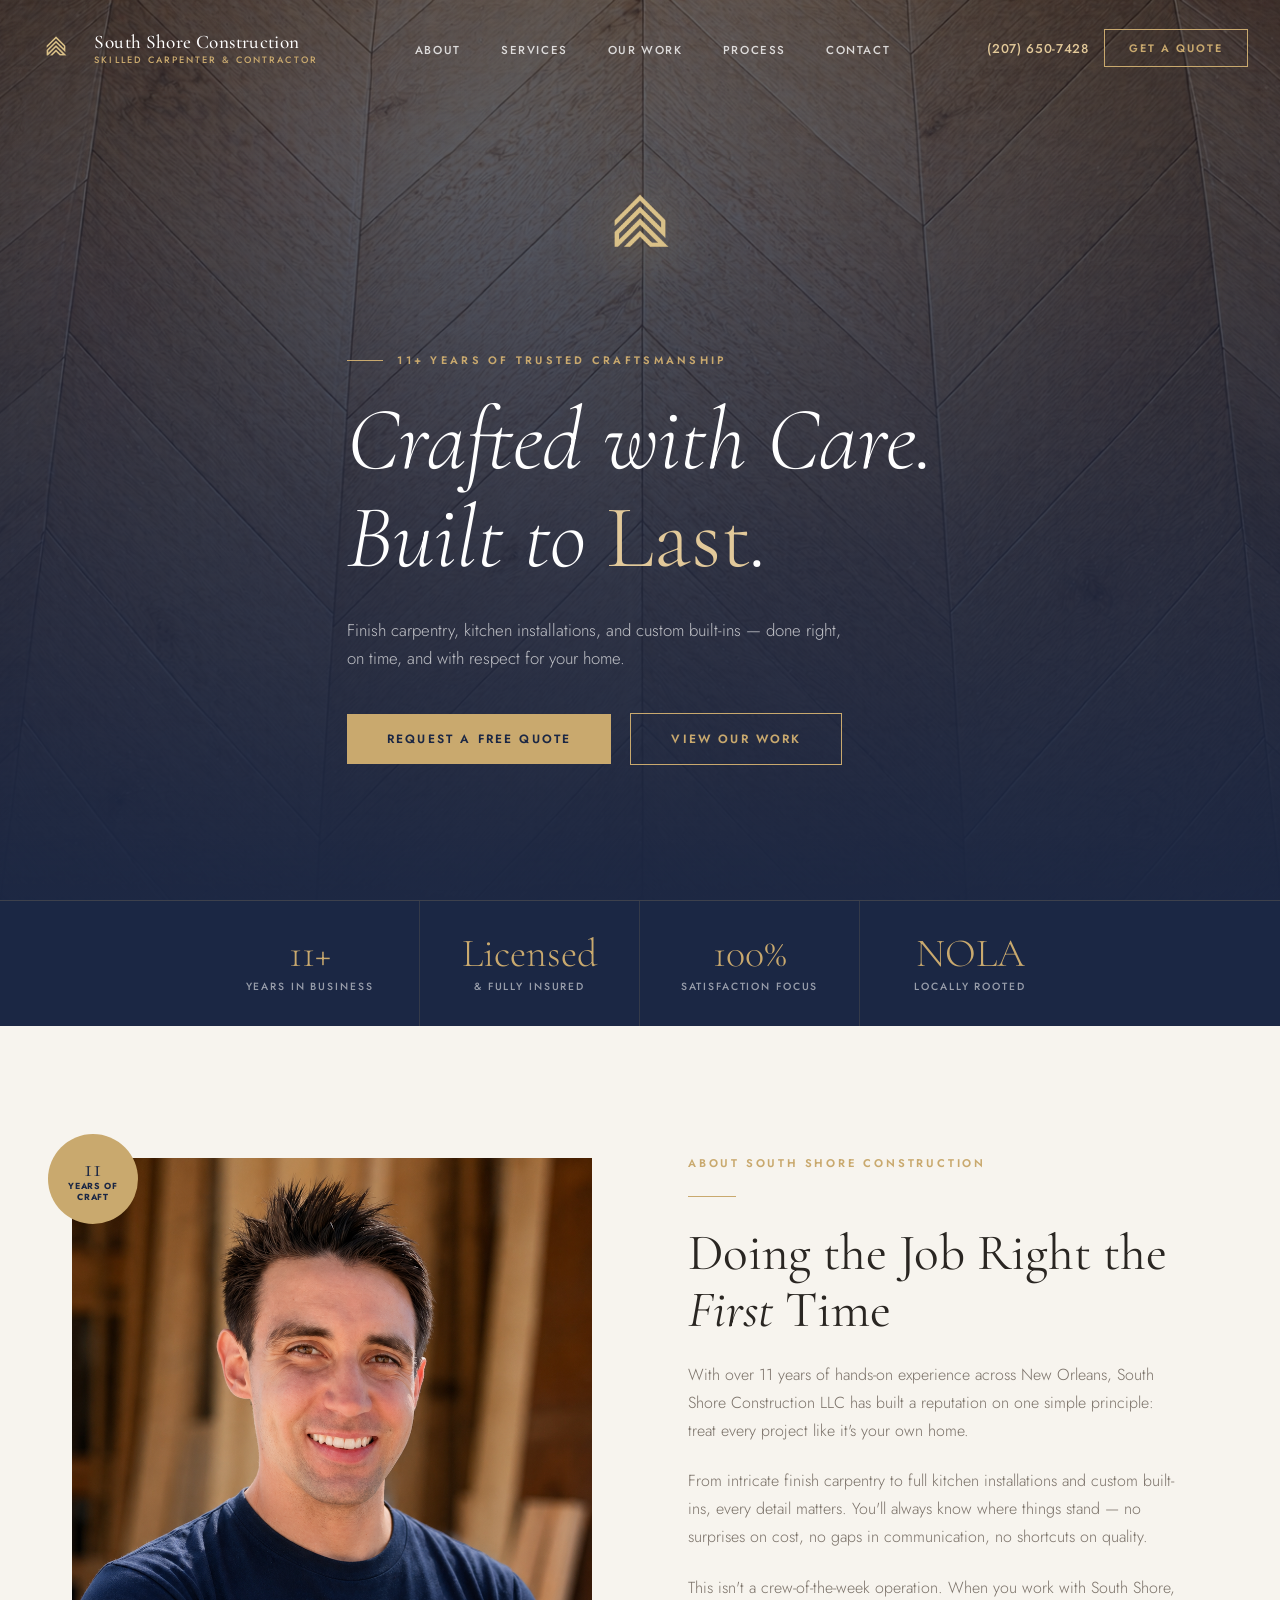
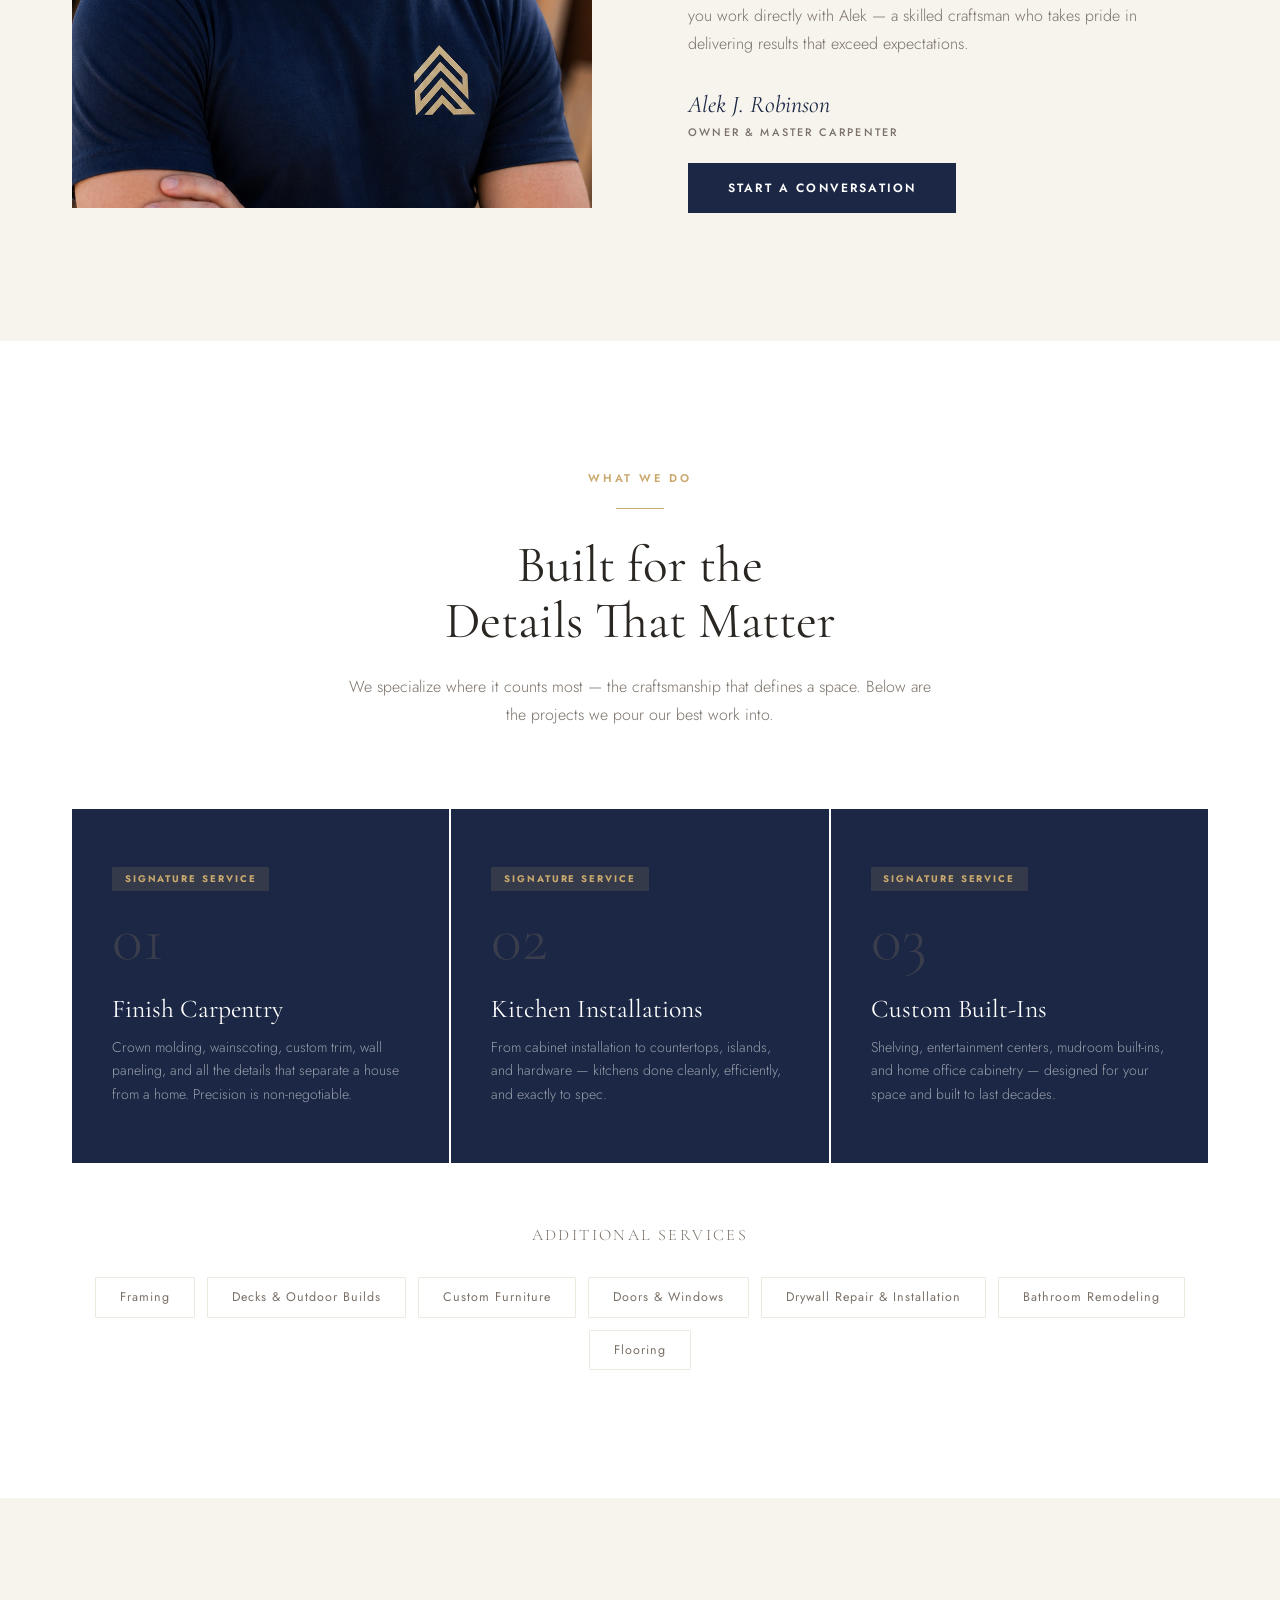
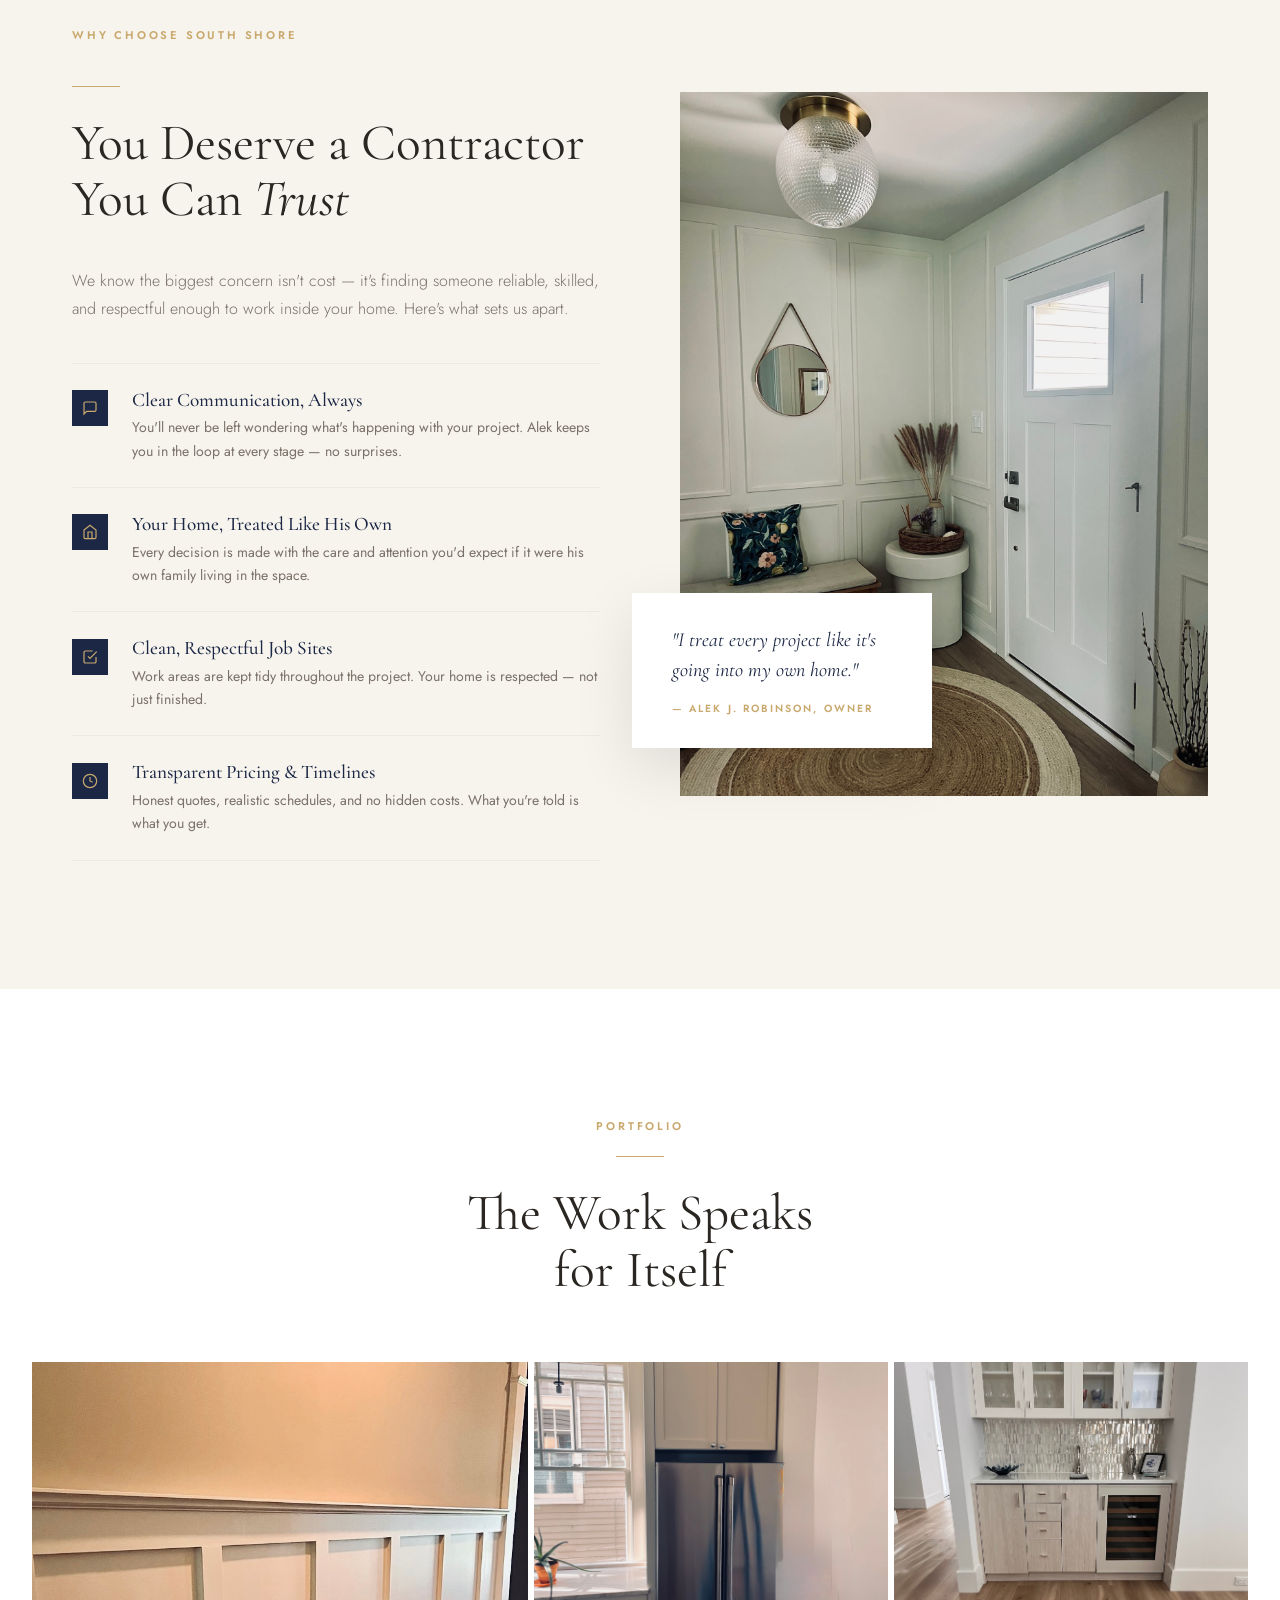
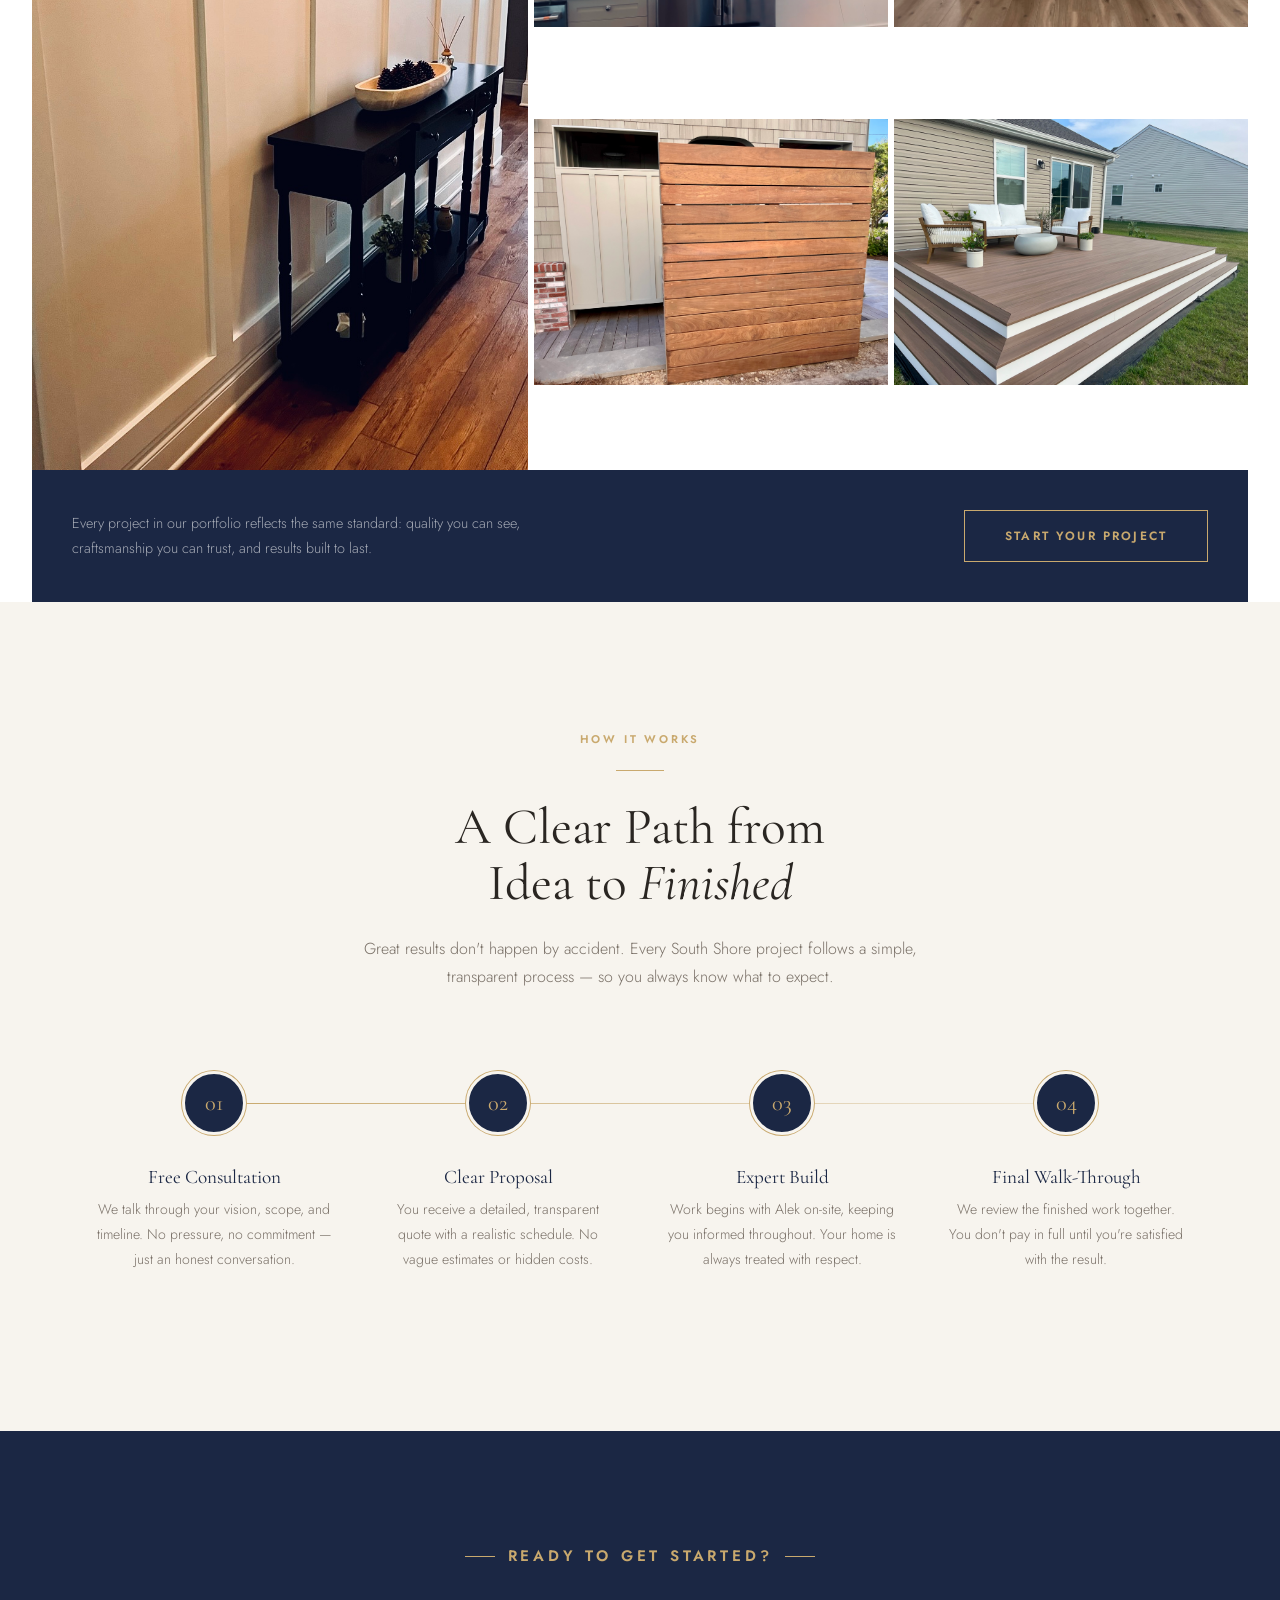
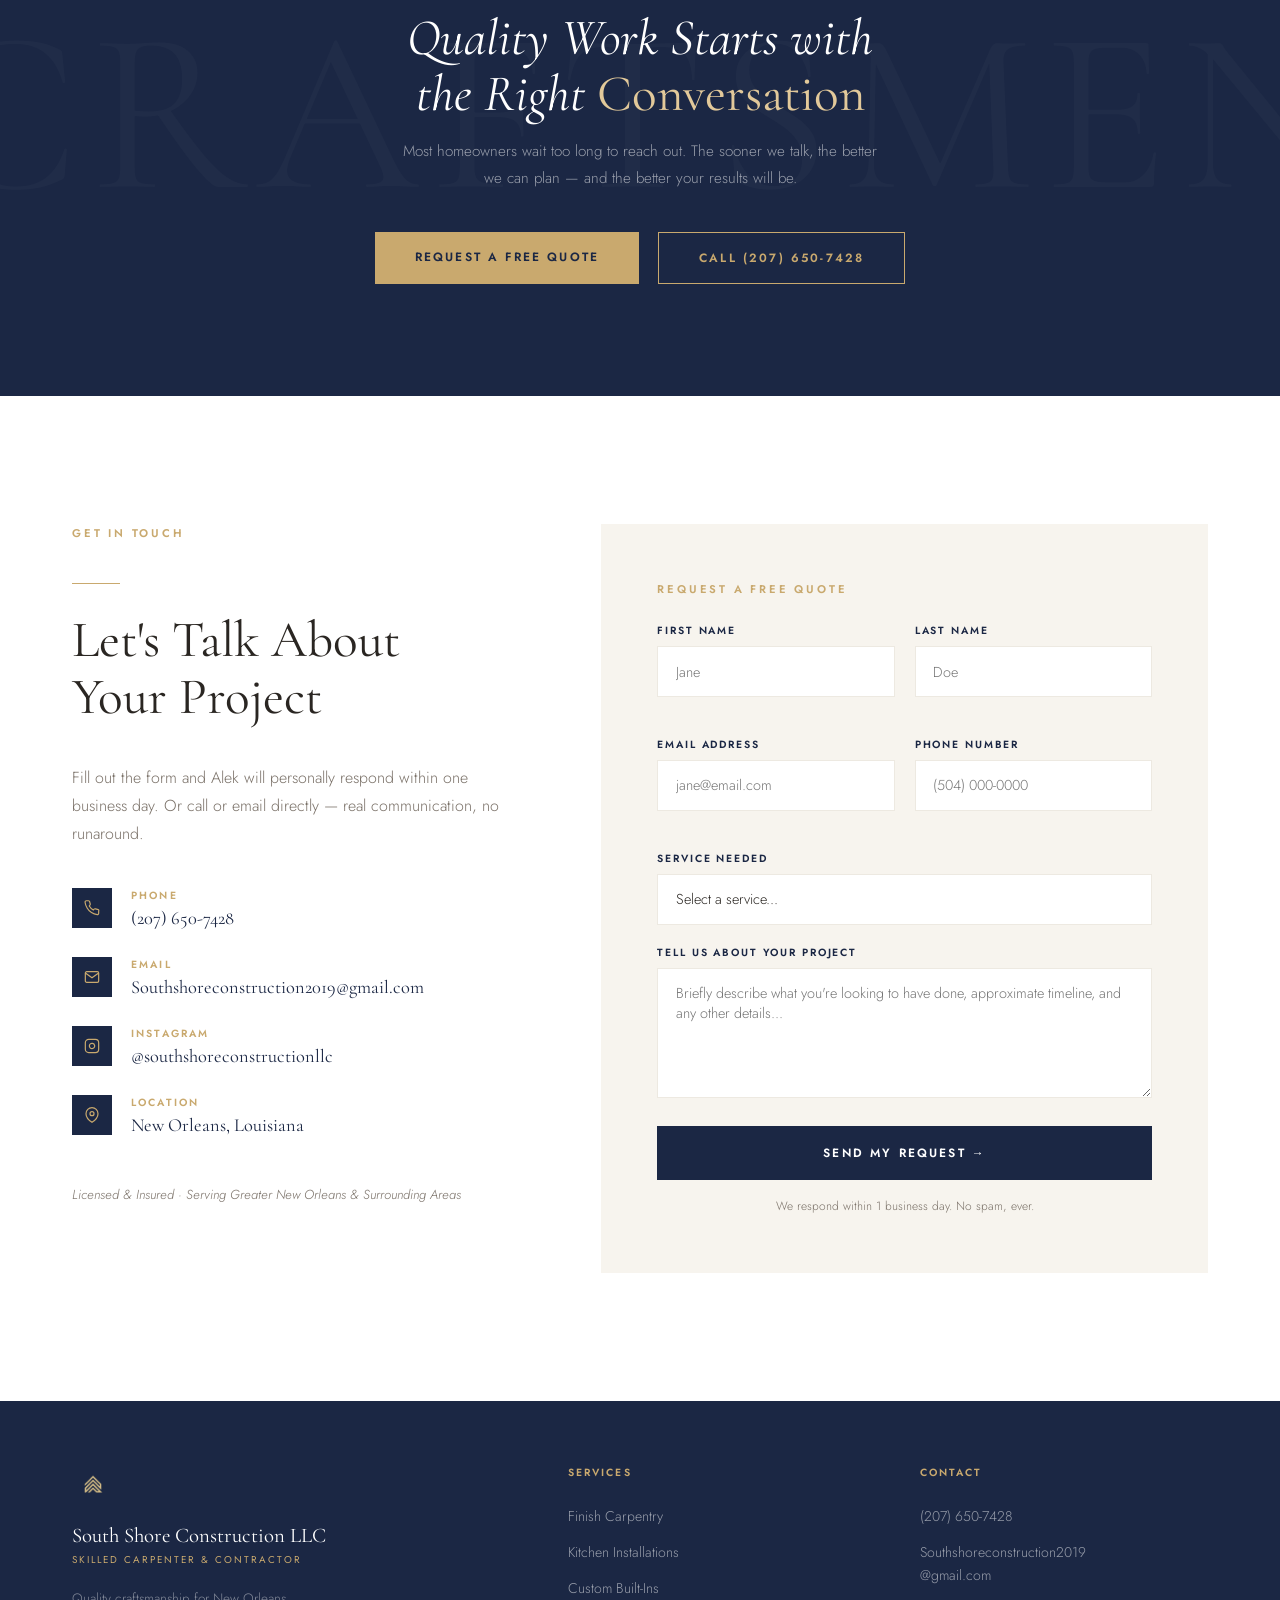
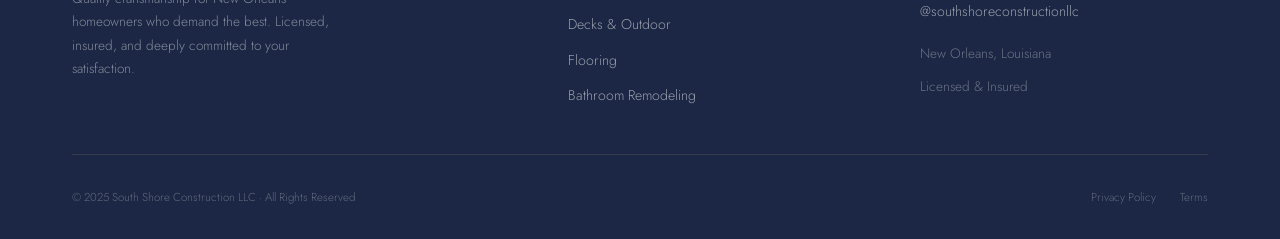
==== index.html @ 6a1c98db "fix gallery caption mobile layout" ====
<!DOCTYPE html>
<html lang="en">
<head>
  <meta charset="UTF-8" />
  <meta name="viewport" content="width=device-width, initial-scale=1.0" />
  <title>South Shore Construction LLC – Skilled Carpentry & Contracting | New Orleans</title>
  <link rel="icon" type="image/png" sizes="16x16" href="image/logofavicon16px.png" />
  <link rel="icon" type="image/png" sizes="32x32" href="image/logofavicon32px.png" />
  <link rel="icon" type="image/png" sizes="64x64" href="image/logofavicon64px.png" />
  <link rel="apple-touch-icon" href="image/logo800px.png" />
  <link rel="preconnect" href="https://fonts.googleapis.com" />
  <link href="https://fonts.googleapis.com/css2?family=Cormorant+Garamond:ital,wght@0,300;0,400;0,500;0,600;1,300;1,400&family=Jost:wght@300;400;500;600&display=swap" rel="stylesheet" />
  <style>
    /* ─── TOKENS ─── */
    :root {
      --navy:   #1B2744;
      --navy-light: #253360;
      --gold:   #C9A96E;
      --gold-light: #E2C99A;
      --cream:  #F7F4EE;
      --warm:   #EDE9E1;
      --text:   #2A2622;
      --muted:  #7A7168;
      --white:  #FFFFFF;
      --border: rgba(201,169,110,0.25);
    }

    /* ─── RESET ─── */
    *, *::before, *::after { box-sizing: border-box; margin: 0; padding: 0; }
    html { scroll-behavior: smooth; font-size: 16px; }
    body {
      font-family: 'Jost', sans-serif;
      color: var(--text);
      background: var(--cream);
      overflow-x: hidden;
    }
    img { display: block; width: 100%; object-fit: cover; }
    a { text-decoration: none; color: inherit; }

    /* ─── TYPOGRAPHY ─── */
    .serif { font-family: 'Cormorant Garamond', serif; }
    h1,h2,h3 { font-family: 'Cormorant Garamond', serif; font-weight: 400; line-height: 1.1; }
    h1 { font-size: clamp(3rem, 7vw, 6rem); }
    h2 { font-size: clamp(2.2rem, 4vw, 3.6rem); }
    h3 { font-size: clamp(1.4rem, 2.5vw, 1.9rem); }
    p  { line-height: 1.75; font-weight: 300; color: var(--muted); }

    /* ─── UTILITIES ─── */
    .container { max-width: 1200px; margin: 0 auto; padding: 0 2rem; }
    .container--wide { max-width: 1440px; margin: 0 auto; padding: 0 2rem; }
    .label {
      font-family: 'Jost', sans-serif;
      font-size: 0.7rem;
      font-weight: 600;
      letter-spacing: 0.25em;
      text-transform: uppercase;
      color: var(--gold);
    }
    .divider {
      width: 48px; height: 1px;
      background: var(--gold);
      margin: 1.25rem 0 1.75rem;
    }
    .divider--center { margin: 1.25rem auto 1.75rem; }

    /* ─── BUTTONS ─── */
    .btn {
      display: inline-block;
      padding: 1rem 2.5rem;
      font-family: 'Jost', sans-serif;
      font-size: 0.75rem;
      font-weight: 600;
      letter-spacing: 0.18em;
      text-transform: uppercase;
      cursor: pointer;
      border: none;
      transition: all 0.3s ease;
    }
    .btn--primary {
      background: var(--navy);
      color: var(--white);
    }
    .btn--primary:hover {
      background: var(--gold);
      color: var(--navy);
    }
    .btn--outline {
      background: transparent;
      color: var(--navy);
      border: 1.5px solid var(--navy);
    }
    .btn--outline:hover {
      background: var(--navy);
      color: var(--white);
    }
    .btn--outline-gold {
      background: transparent;
      color: var(--gold);
      border: 1.5px solid var(--gold);
    }
    .btn--outline-gold:hover {
      background: var(--gold);
      color: var(--navy);
    }
    .btn--gold {
      background: var(--gold);
      color: var(--navy);
    }
    .btn--gold:hover {
      background: var(--navy);
      color: var(--white);
    }

    /* ══════════════════════════════════════════
       NAV
    ══════════════════════════════════════════ */
    nav {
      position: fixed; top: 0; left: 0; right: 0; z-index: 100;
      padding: 1.5rem 2rem;
      display: flex; align-items: center; justify-content: space-between;
      transition: all 0.4s ease;
    }
    nav.scrolled {
      background: rgba(27,39,68,0.97);
      backdrop-filter: blur(10px);
      padding: 1rem 2rem;
      box-shadow: 0 2px 30px rgba(0,0,0,0.15);
    }
    .nav-logo {
      display: flex; align-items: center; gap: 0.9rem;
    }
    .nav-logo svg { width: 48px; height: 48px; }
    .nav-logo-text { line-height: 1.2; }
    .nav-logo-text .name {
      font-family: 'Cormorant Garamond', serif;
      font-size: 1.2rem;
      font-weight: 500;
      color: var(--white);
      letter-spacing: 0.02em;
    }
    .nav-logo-text .tagline {
      font-size: 0.58rem;
      letter-spacing: 0.22em;
      text-transform: uppercase;
      color: var(--gold);
      font-weight: 500;
    }
    .nav-links {
      display: flex; gap: 2.5rem; list-style: none;
    }
    .nav-links a {
      font-size: 0.72rem;
      font-weight: 500;
      letter-spacing: 0.14em;
      text-transform: uppercase;
      color: rgba(255,255,255,0.8);
      transition: color 0.2s;
    }
    .nav-links a:hover { color: var(--gold); }
    .nav-cta { display: flex; gap: 1rem; align-items: center; }
    .nav-phone {
      font-size: 0.8rem;
      font-weight: 500;
      color: var(--gold-light);
      letter-spacing: 0.05em;
    }
    .hamburger { display: none; flex-direction: column; gap: 5px; cursor: pointer; padding: 4px; }
    .hamburger span { display: block; width: 24px; height: 1.5px; background: var(--white); transition: all 0.3s; }

    /* ══════════════════════════════════════════
       HERO
    ══════════════════════════════════════════ */
    #hero {
      position: relative;
      min-height: 100vh;
      background: var(--navy);
      display: flex;
      flex-direction: column;
      overflow: hidden;
    }

    /* Top zone: fills empty space, centers the logo */
    .hero-upper {
      position: relative;
      z-index: 2;
      flex: 1;
      display: flex;
      align-items: center;
      justify-content: center;
      padding-top: 100px; /* clears the fixed nav */
    }

    .hero-icon-wrap {
      display: flex;
      align-items: center;
      justify-content: center;
      animation: fadeUp 1s ease both;
      animation-delay: 0.15s;
    }

    .hero-icon {
      width: clamp(72px, 12vw, 130px);
      height: clamp(72px, 12vw, 130px);
      filter: drop-shadow(0 6px 28px rgba(201,169,110,0.5));
    }
    .hero-bg {
      position: absolute; inset: 0;
      background:
        linear-gradient(to bottom, rgba(27,39,68,0.3) 0%, rgba(27,39,68,0.75) 60%, rgba(27,39,68,0.97) 100%);
      z-index: 1;
    }
    /* Subtle animated texture overlay */
    .hero-texture {
      position: absolute; inset: 0; z-index: 0;
      background-image:
        repeating-linear-gradient(
          0deg,
          transparent,
          transparent 2px,
          rgba(201,169,110,0.03) 2px,
          rgba(201,169,110,0.03) 4px
        );
    }
    /* Hero image area — user replaces with real photo */
    .hero-img-wrap {
      position: absolute; inset: 0; z-index: 0;
      overflow: hidden;
    }
    .hero-img-wrap img {
      width: 100%; height: 100%; object-fit: cover;
      filter: brightness(0.55);
      transform: scale(1.04);
      animation: slowZoom 18s ease-out forwards;
    }
    @keyframes slowZoom { to { transform: scale(1); } }

    .hero-content {
      position: relative; z-index: 2;
      padding: 0 2rem 7rem;
      max-width: 1200px; margin: 0 auto; width: 100%;
      animation: fadeUp 1.1s ease both;
      animation-delay: 0.5s;
    }
    @keyframes fadeUp {
      from { opacity: 0; transform: translateY(28px); }
      to   { opacity: 1; transform: translateY(0); }
    }
    .hero-eyebrow {
      font-size: 0.68rem;
      font-weight: 600;
      letter-spacing: 0.3em;
      text-transform: uppercase;
      color: var(--gold);
      margin-bottom: 1.4rem;
      display: flex; align-items: center; gap: 0.9rem;
    }
    .hero-eyebrow::before {
      content: '';
      display: block;
      width: 36px; height: 1px;
      background: var(--gold);
    }
    .hero-headline {
      color: var(--white);
      max-width: 750px;
      margin-bottom: 1.75rem;
      font-weight: 300;
      font-style: italic;
    }
    .hero-headline em { font-style: normal; color: var(--gold-light); }
    .hero-sub {
      color: rgba(255,255,255,0.7);
      font-size: 1.05rem;
      font-weight: 300;
      max-width: 500px;
      margin-bottom: 2.5rem;
      line-height: 1.7;
    }
    .hero-actions {
      display: flex; gap: 1.2rem; flex-wrap: wrap; align-items: center;
    }
    /* Hero centered logo stamp */
    .hero-logo-center {
      position: absolute;
      top: 50%;
      left: 50%;
      transform: translate(-50%, -50%);
      z-index: 2;
      display: flex;
      flex-direction: column;
      align-items: center;
      text-align: center;
      animation: fadeDown 1.2s ease both;
      animation-delay: 0.1s;
      pointer-events: none;
      width: 100%;
      padding: 0 2rem;
    }
    @keyframes fadeDown {
      from { opacity: 0; transform: translate(-50%, -55%); }
      to   { opacity: 1; transform: translate(-50%, -50%); }
    }
    .hero-logo-center svg {
      width: 110px;
      height: 110px;
      filter: drop-shadow(0 4px 24px rgba(201,169,110,0.35));
    }
    .hero-logo-center .logo-name {
      font-family: 'Cormorant Garamond', serif;
      font-size: clamp(1.5rem, 3vw, 2.4rem);
      font-weight: 400;
      color: var(--white);
      letter-spacing: 0.06em;
      line-height: 1.15;
      margin-top: 0.5rem;
      text-shadow: 0 2px 20px rgba(0,0,0,0.4);
    }
    .hero-logo-center .logo-rule {
      width: 60px; height: 1px;
      background: var(--gold);
      margin: 0.85rem auto;
      opacity: 0.8;
    }
    .hero-logo-center .logo-sub {
      font-family: 'Jost', sans-serif;
      font-size: 0.7rem;
      font-weight: 500;
      letter-spacing: 0.3em;
      text-transform: uppercase;
      color: var(--gold-light);
      text-shadow: 0 1px 8px rgba(0,0,0,0.3);
    }
    .hero-logo-center .logo-badge {
      display: flex;
      gap: 1.2rem;
      margin-top: 0.8rem;
      opacity: 0.6;
      flex-wrap: wrap;
      justify-content: center;
    }
    .hero-logo-center .logo-badge span {
      font-size: 0.58rem;
      letter-spacing: 0.2em;
      text-transform: uppercase;
      color: var(--white);
      font-weight: 400;
    }
    .hero-logo-center .logo-badge span::before {
      content: '·';
      margin-right: 0.6rem;
      color: var(--gold);
    }
      position: absolute; bottom: 2.5rem; right: 2.5rem; z-index: 2;
      display: flex; flex-direction: column; align-items: center; gap: 0.5rem;
      color: rgba(255,255,255,0.4);
      font-size: 0.62rem;
      letter-spacing: 0.2em;
      text-transform: uppercase;
    }
    .hero-scroll::after {
      content: '';
      width: 1px; height: 50px;
      background: linear-gradient(to bottom, rgba(255,255,255,0.4), transparent);
    }

    /* ══════════════════════════════════════════
       TRUST BAR
    ══════════════════════════════════════════ */
    .trust-bar {
      background: var(--navy);
      border-top: 1px solid rgba(201,169,110,0.2);
    }
    .trust-bar-inner {
      display: flex;
      justify-content: center;
      gap: 0;
    }
    .trust-item {
      flex: 1;
      max-width: 220px;
      padding: 2rem 1.5rem;
      text-align: center;
      border-right: 1px solid rgba(201,169,110,0.15);
    }
    .trust-item:last-child { border-right: none; }
    .trust-num {
      font-family: 'Cormorant Garamond', serif;
      font-size: 2.5rem;
      font-weight: 300;
      color: var(--gold);
      line-height: 1;
      margin-bottom: 0.4rem;
    }
    .trust-desc {
      font-size: 0.65rem;
      font-weight: 500;
      letter-spacing: 0.18em;
      text-transform: uppercase;
      color: rgba(255,255,255,0.55);
    }

    /* ══════════════════════════════════════════
       INTRO / ABOUT
    ══════════════════════════════════════════ */
    #about {
      padding: 8rem 0;
      background: var(--cream);
    }
    .about-grid {
      display: grid;
      grid-template-columns: 1fr 1fr;
      gap: 6rem;
      align-items: center;
    }
    .about-img-stack {
      position: relative;
    }
    .about-img-main {
      width: 100%;
      aspect-ratio: 4/5;
      background: var(--warm);
      overflow: hidden;
    }
    .about-img-main img {
      width: 100%; height: 100%; object-fit: cover;
      transition: transform 0.6s ease;
    }
    .about-img-main:hover img { transform: scale(1.03); }
    .about-img-accent {
      position: absolute;
      bottom: -2.5rem;
      right: -2.5rem;
      width: 48%;
      aspect-ratio: 1/1;
      background: var(--navy);
      border: 6px solid var(--cream);
      overflow: hidden;
      z-index: 1;
    }
    .about-img-accent img {
      width: 100%; height: 100%; object-fit: cover;
      opacity: 0.9;
    }
    .about-badge {
      position: absolute;
      top: -1.5rem;
      left: -1.5rem;
      width: 90px; height: 90px;
      background: var(--gold);
      border-radius: 50%;
      display: flex; flex-direction: column;
      align-items: center; justify-content: center;
      z-index: 2;
    }
    .about-badge .num {
      font-family: 'Cormorant Garamond', serif;
      font-size: 1.6rem;
      font-weight: 400;
      color: var(--navy);
      line-height: 1;
    }
    .about-badge .text {
      font-size: 0.55rem;
      font-weight: 700;
      letter-spacing: 0.08em;
      text-transform: uppercase;
      color: var(--navy);
      text-align: center;
      line-height: 1.3;
    }
    .about-text { padding-right: 2rem; }
    .about-text h2 { margin-bottom: 0; }
    .about-text p { margin-bottom: 1.4rem; }
    .about-signature {
      font-family: 'Cormorant Garamond', serif;
      font-size: 1.5rem;
      font-style: italic;
      color: var(--navy);
      margin-top: 2rem;
      margin-bottom: 0.3rem;
    }
    .about-title {
      font-size: 0.68rem;
      font-weight: 500;
      letter-spacing: 0.2em;
      text-transform: uppercase;
      color: var(--muted);
    }

    /* ══════════════════════════════════════════
       SERVICES
    ══════════════════════════════════════════ */
    #services {
      padding: 8rem 0;
      background: var(--white);
    }
    .services-header {
      text-align: center;
      max-width: 600px;
      margin: 0 auto 5rem;
    }
    .services-primary {
      display: grid;
      grid-template-columns: repeat(3, 1fr);
      gap: 2px;
      margin-bottom: 4rem;
    }
    .service-card {
      background: var(--navy);
      padding: 3.5rem 2.5rem;
      position: relative;
      overflow: hidden;
      cursor: default;
      transition: all 0.35s ease;
    }
    .service-card::before {
      content: '';
      position: absolute; inset: 0;
      background: linear-gradient(135deg, rgba(201,169,110,0.12) 0%, transparent 60%);
      opacity: 0;
      transition: opacity 0.35s;
    }
    .service-card:hover { transform: translateY(-4px); }
    .service-card:hover::before { opacity: 1; }
    .service-card-num {
      font-family: 'Cormorant Garamond', serif;
      font-size: 4rem;
      font-weight: 300;
      color: rgba(201,169,110,0.18);
      line-height: 1;
      margin-bottom: 1.5rem;
      transition: color 0.35s;
    }
    .service-card:hover .service-card-num { color: rgba(201,169,110,0.35); }
    .service-card h3 {
      color: var(--white);
      font-size: 1.6rem;
      margin-bottom: 0.8rem;
    }
    .service-card p {
      color: rgba(255,255,255,0.55);
      font-size: 0.88rem;
      line-height: 1.7;
    }
    .service-card-tag {
      display: inline-block;
      font-size: 0.6rem;
      font-weight: 700;
      letter-spacing: 0.2em;
      text-transform: uppercase;
      color: var(--gold);
      background: rgba(201,169,110,0.15);
      padding: 0.3rem 0.8rem;
      margin-bottom: 1rem;
      border-radius: 1px;
    }

    /* Secondary services */
    .services-secondary-title {
      text-align: center;
      margin-bottom: 2rem;
    }
    .services-secondary-title h3 {
      font-size: 1rem;
      font-weight: 300;
      letter-spacing: 0.15em;
      text-transform: uppercase;
      color: var(--muted);
    }
    .services-secondary {
      display: flex;
      flex-wrap: wrap;
      justify-content: center;
      gap: 0.75rem;
    }
    .service-pill {
      padding: 0.65rem 1.5rem;
      border: 1px solid var(--warm);
      font-size: 0.78rem;
      font-weight: 400;
      color: var(--muted);
      letter-spacing: 0.08em;
      transition: all 0.25s;
      border-radius: 1px;
    }
    .service-pill:hover {
      border-color: var(--navy);
      color: var(--navy);
      background: var(--warm);
    }

    /* ══════════════════════════════════════════
       WHY US
    ══════════════════════════════════════════ */
    #why {
      padding: 8rem 0;
      background: var(--cream);
    }
    .why-grid {
      display: grid;
      grid-template-columns: 1fr 1fr;
      gap: 5rem;
      align-items: center;
    }
    .why-text h2 { margin-bottom: 1rem; }
    .why-text p { margin-bottom: 2.5rem; }
    .why-list {
      list-style: none;
      display: flex;
      flex-direction: column;
      gap: 0;
    }
    .why-list li {
      display: flex;
      gap: 1.5rem;
      padding: 1.5rem 0;
      border-bottom: 1px solid var(--warm);
      align-items: flex-start;
    }
    .why-list li:first-child { border-top: 1px solid var(--warm); }
    .why-icon {
      width: 36px; height: 36px; flex-shrink: 0;
      background: var(--navy);
      display: flex; align-items: center; justify-content: center;
      margin-top: 0.15rem;
    }
    .why-icon svg { width: 16px; height: 16px; stroke: var(--gold); fill: none; stroke-width: 1.8; }
    .why-item-title {
      font-family: 'Cormorant Garamond', serif;
      font-size: 1.2rem;
      color: var(--navy);
      margin-bottom: 0.3rem;
      font-weight: 500;
    }
    .why-item-body {
      font-size: 0.88rem;
      color: var(--muted);
      line-height: 1.65;
    }
    .why-img-wrap {
      position: relative;
    }
    .why-img-main {
      width: 100%;
      aspect-ratio: 3/4;
      overflow: hidden;
      background: var(--warm);
    }
    .why-img-main img { width: 100%; height: 100%; object-fit: cover; }
    .why-pullquote {
      position: absolute;
      bottom: 3rem;
      left: -3rem;
      background: var(--white);
      padding: 2rem 2.5rem;
      max-width: 300px;
      box-shadow: 0 20px 60px rgba(0,0,0,0.1);
    }
    .why-pullquote-text {
      font-family: 'Cormorant Garamond', serif;
      font-size: 1.25rem;
      font-style: italic;
      color: var(--navy);
      line-height: 1.5;
      margin-bottom: 1rem;
    }
    .why-pullquote-attr {
      font-size: 0.65rem;
      font-weight: 600;
      letter-spacing: 0.2em;
      text-transform: uppercase;
      color: var(--gold);
    }

    /* ══════════════════════════════════════════
       GALLERY
    ══════════════════════════════════════════ */
    #work {
      padding: 8rem 0 0;
      background: var(--white);
    }
    .gallery-header {
      text-align: center;
      max-width: 600px;
      margin: 0 auto 4rem;
    }
    .gallery-grid {
      display: grid;
      grid-template-columns: 1.4fr 1fr 1fr;
      grid-template-rows: auto auto;
      gap: 6px;
    }
    .gallery-cell {
      overflow: hidden;
      background: var(--warm);
      position: relative;
    }
    .gallery-cell img {
      width: 100%; height: 100%;
      object-fit: cover;
      transition: transform 0.5s ease;
    }
    .gallery-cell:hover img { transform: scale(1.04); }
    .gallery-cell--tall {
      grid-row: 1 / 3;
    }
    .gallery-cell .overlay {
      position: absolute; inset: 0;
      background: rgba(27,39,68,0);
      transition: background 0.35s;
      display: flex; align-items: flex-end; padding: 1.5rem;
    }
    .gallery-cell:hover .overlay { background: rgba(27,39,68,0.45); }
    .overlay-label {
      font-size: 0.68rem;
      font-weight: 600;
      letter-spacing: 0.2em;
      text-transform: uppercase;
      color: var(--white);
      opacity: 0;
      transform: translateY(8px);
      transition: all 0.3s;
    }
    .gallery-cell:hover .overlay-label { opacity: 1; transform: translateY(0); }
    .gallery-caption {
      background: var(--navy);
      padding: 2.5rem;
      display: flex;
      align-items: center;
      justify-content: space-between;
      gap: 2rem;
    }
    .gallery-caption p {
      color: rgba(255,255,255,0.6);
      font-size: 0.9rem;
      max-width: 500px;
    }

    /* ══════════════════════════════════════════
       PROCESS
    ══════════════════════════════════════════ */
    #process {
      padding: 8rem 0;
      background: var(--cream);
    }
    .process-header {
      text-align: center;
      max-width: 600px;
      margin: 0 auto 5rem;
    }
    .process-steps {
      display: grid;
      grid-template-columns: repeat(4, 1fr);
      position: relative;
    }
    .process-steps::before {
      content: '';
      position: absolute;
      top: 2rem;
      left: calc(12.5% + 1rem);
      right: calc(12.5% + 1rem);
      height: 1px;
      background: linear-gradient(to right, var(--gold), rgba(201,169,110,0.2));
    }
    .process-step {
      padding: 0 1.5rem 2rem;
      text-align: center;
    }
    .process-num {
      width: 64px; height: 64px;
      background: var(--navy);
      border-radius: 50%;
      display: flex; align-items: center; justify-content: center;
      margin: 0 auto 2rem;
      font-family: 'Cormorant Garamond', serif;
      font-size: 1.4rem;
      font-weight: 400;
      color: var(--gold);
      position: relative; z-index: 1;
      border: 3px solid var(--cream);
      box-shadow: 0 0 0 1px var(--gold);
    }
    .process-step h3 {
      font-size: 1.2rem;
      color: var(--navy);
      margin-bottom: 0.6rem;
    }
    .process-step p { font-size: 0.88rem; }

    /* ══════════════════════════════════════════
       CTA BAND
    ══════════════════════════════════════════ */
    #cta-band {
      background: var(--navy);
      padding: 7rem 0;
      position: relative;
      overflow: hidden;
    }
    #cta-band::before {
      content: 'CRAFTSMEN';
      position: absolute;
      font-family: 'Cormorant Garamond', serif;
      font-size: 18vw;
      font-weight: 400;
      color: rgba(255,255,255,0.025);
      top: 50%;
      left: 50%;
      transform: translate(-50%, -50%);
      white-space: nowrap;
      pointer-events: none;
      letter-spacing: 0.05em;
    }
    .cta-band-inner {
      text-align: center;
      position: relative; z-index: 1;
    }
    .cta-band-inner h2 {
      color: var(--white);
      max-width: 800px;
      margin: 0 auto 1rem;
      font-style: italic;
    }
    .cta-band-inner h2 em { font-style: normal; color: var(--gold-light); }
    .cta-band-inner p {
      color: rgba(255,255,255,0.55);
      max-width: 480px;
      margin: 0 auto 2.5rem;
      font-size: 0.95rem;
    }
    .cta-band-actions {
      display: flex; gap: 1.2rem; justify-content: center; flex-wrap: wrap;
    }

    /* ══════════════════════════════════════════
       CONTACT
    ══════════════════════════════════════════ */
    #contact {
      padding: 8rem 0;
      background: var(--white);
    }
    .contact-grid {
      display: grid;
      grid-template-columns: 1fr 1.4fr;
      gap: 6rem;
      align-items: start;
    }
    .contact-info h2 { margin-bottom: 1rem; }
    .contact-info p { margin-bottom: 2.5rem; }
    .contact-detail {
      display: flex;
      flex-direction: column;
      gap: 1.75rem;
      margin-bottom: 3rem;
    }
    .contact-item {
      display: flex;
      gap: 1.2rem;
      align-items: flex-start;
    }
    .contact-item-icon {
      width: 40px; height: 40px;
      background: var(--navy);
      display: flex; align-items: center; justify-content: center;
      flex-shrink: 0;
    }
    .contact-item-icon svg { width: 16px; height: 16px; stroke: var(--gold); fill: none; stroke-width: 1.8; }
    .contact-item-label {
      font-size: 0.65rem;
      font-weight: 600;
      letter-spacing: 0.2em;
      text-transform: uppercase;
      color: var(--gold);
      margin-bottom: 0.25rem;
    }
    .contact-item-value {
      font-family: 'Cormorant Garamond', serif;
      font-size: 1.15rem;
      color: var(--navy);
    }
    .contact-item-value a:hover { color: var(--gold); }

    /* Form */
    .contact-form {
      background: var(--cream);
      padding: 3.5rem;
    }
    .form-row {
      display: grid;
      grid-template-columns: 1fr 1fr;
      gap: 1.25rem;
      margin-bottom: 1.25rem;
    }
    .form-group {
      display: flex;
      flex-direction: column;
      gap: 0.5rem;
      margin-bottom: 1.25rem;
    }
    .form-group.full { grid-column: 1 / -1; }
    .form-group label {
      font-size: 0.65rem;
      font-weight: 600;
      letter-spacing: 0.18em;
      text-transform: uppercase;
      color: var(--navy);
    }
    .form-group input,
    .form-group select,
    .form-group textarea {
      padding: 0.9rem 1.1rem;
      border: 1.5px solid var(--warm);
      background: var(--white);
      font-family: 'Jost', sans-serif;
      font-size: 0.9rem;
      font-weight: 300;
      color: var(--text);
      transition: border-color 0.25s;
      border-radius: 0;
      outline: none;
      -webkit-appearance: none;
    }
    .form-group input:focus,
    .form-group select:focus,
    .form-group textarea:focus {
      border-color: var(--navy);
    }
    .form-group textarea { min-height: 130px; resize: vertical; }
    .form-submit {
      width: 100%;
      padding: 1.15rem;
      margin-top: 0.5rem;
    }
    .form-note {
      text-align: center;
      font-size: 0.75rem;
      color: var(--muted);
      margin-top: 1rem;
    }

    /* ══════════════════════════════════════════
       FOOTER
    ══════════════════════════════════════════ */
    footer {
      background: var(--navy);
      padding: 4rem 0 2rem;
    }
    .footer-inner {
      display: grid;
      grid-template-columns: 1.5fr 1fr 1fr;
      gap: 4rem;
      padding-bottom: 3rem;
      border-bottom: 1px solid rgba(201,169,110,0.15);
      margin-bottom: 2rem;
    }
    .footer-brand .name {
      font-family: 'Cormorant Garamond', serif;
      font-size: 1.3rem;
      font-weight: 400;
      color: var(--white);
      margin-top: 1rem;
      margin-bottom: 0.25rem;
    }
    .footer-brand .tagline {
      font-size: 0.62rem;
      letter-spacing: 0.2em;
      text-transform: uppercase;
      color: var(--gold);
      margin-bottom: 1.25rem;
    }
    .footer-brand p {
      font-size: 0.85rem;
      color: rgba(255,255,255,0.45);
      line-height: 1.7;
      max-width: 280px;
    }
    .footer-col h4 {
      font-size: 0.65rem;
      font-weight: 600;
      letter-spacing: 0.2em;
      text-transform: uppercase;
      color: var(--gold);
      margin-bottom: 1.5rem;
    }
    .footer-links {
      list-style: none;
      display: flex;
      flex-direction: column;
      gap: 0.8rem;
    }
    .footer-links a {
      font-size: 0.88rem;
      font-weight: 300;
      color: rgba(255,255,255,0.55);
      transition: color 0.2s;
    }
    .footer-links a:hover { color: var(--gold); }
    .footer-bottom {
      display: flex;
      justify-content: space-between;
      align-items: center;
      flex-wrap: wrap;
      gap: 1rem;
    }
    .footer-copy {
      font-size: 0.72rem;
      font-weight: 300;
      color: rgba(255,255,255,0.3);
    }
    .footer-legal {
      display: flex; gap: 1.5rem;
    }
    .footer-legal a {
      font-size: 0.72rem;
      font-weight: 300;
      color: rgba(255,255,255,0.3);
    }

    /* ══════════════════════════════════════════
       MOBILE NAV
    ══════════════════════════════════════════ */
    .mobile-nav {
      display: none;
      position: fixed; inset: 0; z-index: 200;
      background: var(--navy);
      flex-direction: column;
      justify-content: center;
      align-items: center;
      gap: 2.5rem;
      padding: 2rem;
    }
    .mobile-nav.open { display: flex; }
    .mobile-nav a {
      font-family: 'Cormorant Garamond', serif;
      font-size: 2.5rem;
      font-weight: 300;
      color: var(--white);
      letter-spacing: 0.03em;
    }
    .mobile-nav a:hover { color: var(--gold); }
    .mobile-close {
      position: absolute; top: 1.5rem; right: 2rem;
      font-size: 2rem; color: var(--gold); cursor: pointer;
      background: none; border: none;
    }
    .mobile-contact {
      margin-top: 1rem;
      text-align: center;
    }
    .mobile-contact p {
      color: rgba(255,255,255,0.5);
      font-size: 0.8rem;
      margin-bottom: 0.5rem;
      letter-spacing: 0.1em;
    }
    .mobile-contact a {
      font-size: 1.4rem !important;
      color: var(--gold) !important;
    }

    /* ══════════════════════════════════════════
       SCROLL ANIMATIONS
    ══════════════════════════════════════════ */
    .reveal {
      opacity: 0;
      transform: translateY(30px);
      transition: opacity 0.7s ease, transform 0.7s ease;
    }
    .reveal.visible { opacity: 1; transform: translateY(0); }
    .reveal-delay-1 { transition-delay: 0.1s; }
    .reveal-delay-2 { transition-delay: 0.2s; }
    .reveal-delay-3 { transition-delay: 0.3s; }
    .reveal-delay-4 { transition-delay: 0.4s; }

    /* ══════════════════════════════════════════
       RESPONSIVE
    ══════════════════════════════════════════ */
    @media (max-width: 1024px) {
      .about-grid { grid-template-columns: 1fr; gap: 4rem; }
      .about-text { padding-right: 0; }
      .about-img-accent { right: -1rem; bottom: -1rem; }
      .why-grid { grid-template-columns: 1fr; }
      .why-img-wrap { display: none; }
      .contact-grid { grid-template-columns: 1fr; gap: 3rem; }
      .footer-inner { grid-template-columns: 1fr 1fr; }
    }
    @media (max-width: 768px) {
      .nav-links, .nav-cta { display: none; }
      .hamburger { display: flex; }
      h1 { font-size: 2.8rem; }
      h2 { font-size: 2rem; }
      .trust-bar-inner { flex-wrap: wrap; }
      .trust-item { flex: 1 1 45%; min-width: 130px; }
      .services-primary { grid-template-columns: 1fr; }
      .process-steps { grid-template-columns: 1fr 1fr; }
      .process-steps::before { display: none; }
      .gallery-grid { grid-template-columns: 1fr 1fr; }
      .gallery-cell--tall { grid-row: auto; }
      .gallery-caption { flex-direction: column; align-items: flex-start; }
      .form-row { grid-template-columns: 1fr; }
      .contact-form { padding: 2rem; }
      .footer-inner { grid-template-columns: 1fr; gap: 2.5rem; }
      .footer-bottom { flex-direction: column; text-align: center; }
      .hero-content { padding-bottom: 5rem; }
      .hero-actions { flex-direction: column; align-items: flex-start; }
    }
    @media (max-width: 480px) {
      .trust-item { flex: 1 1 100%; border-right: none; border-bottom: 1px solid rgba(201,169,110,0.15); }
      .gallery-grid { grid-template-columns: 1fr; }
      .process-steps { grid-template-columns: 1fr; }
    }
  </style>
</head>
<body>

<!-- ════════════ NAVIGATION ════════════ -->
<nav id="navbar">
  <a href="#hero" class="nav-logo">
    <img src="image/logo.png" alt="South Shore Construction Logo" style="width:48px;height:48px;object-fit:contain;" />
    <div class="nav-logo-text">
      <div class="name">South Shore Construction</div>
      <div class="tagline">Skilled Carpenter &amp; Contractor</div>
    </div>
  </a>
  <ul class="nav-links">
    <li><a href="#about">About</a></li>
    <li><a href="#services">Services</a></li>
    <li><a href="#work">Our Work</a></li>
    <li><a href="#process">Process</a></li>
    <li><a href="#contact">Contact</a></li>
  </ul>
  <div class="nav-cta">
    <a href="tel:2076507428" class="nav-phone">(207) 650-7428</a>
    <a href="#contact" class="btn btn--outline-gold" style="padding:0.65rem 1.5rem; font-size:0.68rem;">Get a Quote</a>
  </div>
  <div class="hamburger" id="menuBtn" role="button" aria-label="Open menu">
    <span></span><span></span><span></span>
  </div>
</nav>

<!-- Mobile Nav -->
<div class="mobile-nav" id="mobileNav">
  <button class="mobile-close" id="menuClose" aria-label="Close menu">✕</button>
  <a href="#about" class="mobile-link">About</a>
  <a href="#services" class="mobile-link">Services</a>
  <a href="#work" class="mobile-link">Our Work</a>
  <a href="#process" class="mobile-link">Process</a>
  <a href="#contact" class="mobile-link">Contact</a>
  <div class="mobile-contact">
    <p>Call Us Directly</p>
    <a href="tel:2076507428" class="mobile-link">(207) 650-7428</a>
  </div>
</div>

<!-- ════════════ HERO ════════════ -->
<section id="hero">
  <div class="hero-texture"></div>
  <div class="hero-img-wrap">
    <img
      src="image/herophoto.png"
      alt="South Shore Construction craftsmanship"
      id="hero-img"
    />
  </div>
  <div class="hero-bg"></div>

  <!-- TOP ZONE: logo centered in empty space -->
  <div class="hero-upper">
    <div class="hero-icon-wrap">
      <img src="image/logo.png" alt="South Shore Construction Logo" class="hero-icon" style="object-fit:contain;" />
    </div>
  </div>

  <!-- BOTTOM ZONE: eyebrow + headline + CTA -->
  <div class="container">
    <div class="hero-content">
      <div class="hero-eyebrow">11+ Years of Trusted Craftsmanship</div>
      <h1 class="hero-headline">
        Crafted with Care.<br/>
        Built to <em>Last</em>.
      </h1>
      <p class="hero-sub">
        Finish carpentry, kitchen installations, and custom built-ins — done right, on time, and with respect for your home.
      </p>
      <div class="hero-actions">
        <a href="#contact" class="btn btn--gold">Request a Free Quote</a>
        <a href="#work" class="btn btn--outline-gold">View Our Work</a>
      </div>
    </div>
  </div>
  <div class="hero-scroll">Scroll</div>
</section>

<!-- ════════════ TRUST BAR ════════════ -->
<div class="trust-bar">
  <div class="container">
    <div class="trust-bar-inner">
      <div class="trust-item">
        <div class="trust-num">11+</div>
        <div class="trust-desc">Years in Business</div>
      </div>
      <div class="trust-item">
        <div class="trust-num">Licensed</div>
        <div class="trust-desc">&amp; Fully Insured</div>
      </div>
      <div class="trust-item">
        <div class="trust-num">100%</div>
        <div class="trust-desc">Satisfaction Focus</div>
      </div>
      <div class="trust-item">
        <div class="trust-num">NOLA</div>
        <div class="trust-desc">Locally Rooted</div>
      </div>
    </div>
  </div>
</div>

<!-- ════════════ ABOUT ════════════ -->
<section id="about">
  <div class="container">
    <div class="about-grid">
      <div class="about-img-stack">
        <div class="about-badge">
          <span class="num">11</span>
          <span class="text">Years of<br/>Craft</span>
        </div>
        <div class="about-img-main reveal">
          <img src="image/alekprofile.png" alt="Alek J. Robinson – Owner, South Shore Construction" style="object-fit:cover; object-position:center top;" />
        </div>
      </div>

      <div class="about-text">
        <p class="label reveal">About South Shore Construction</p>
        <div class="divider reveal reveal-delay-1"></div>
        <h2 class="reveal reveal-delay-1">Doing the Job Right the<br/><em>First</em> Time</h2>
        <br/>
        <p class="reveal reveal-delay-2">
          With over 11 years of hands-on experience across New Orleans, South Shore Construction LLC has built a reputation on one simple principle: treat every project like it's your own home.
        </p>
        <p class="reveal reveal-delay-2">
          From intricate finish carpentry to full kitchen installations and custom built-ins, every detail matters. You'll always know where things stand — no surprises on cost, no gaps in communication, no shortcuts on quality.
        </p>
        <p class="reveal reveal-delay-3">
          This isn't a crew-of-the-week operation. When you work with South Shore, you work directly with Alek — a skilled craftsman who takes pride in delivering results that exceed expectations.
        </p>
        <div class="about-signature reveal reveal-delay-3">Alek J. Robinson</div>
        <div class="about-title reveal reveal-delay-3">Owner &amp; Master Carpenter</div>
        <br/>
        <a href="#contact" class="btn btn--primary reveal reveal-delay-4">Start a Conversation</a>
      </div>
    </div>
  </div>
</section>

<!-- ════════════ SERVICES ════════════ -->
<section id="services">
  <div class="container">
    <div class="services-header">
      <p class="label reveal">What We Do</p>
      <div class="divider divider--center reveal"></div>
      <h2 class="reveal">Built for the<br/>Details That Matter</h2>
      <br/>
      <p class="reveal">We specialize where it counts most — the craftsmanship that defines a space. Below are the projects we pour our best work into.</p>
    </div>

    <div class="services-primary">
      <div class="service-card reveal">
        <div class="service-card-tag">Signature Service</div>
        <div class="service-card-num">01</div>
        <h3>Finish Carpentry</h3>
        <p>Crown molding, wainscoting, custom trim, wall paneling, and all the details that separate a house from a home. Precision is non-negotiable.</p>
      </div>
      <div class="service-card reveal reveal-delay-1">
        <div class="service-card-tag">Signature Service</div>
        <div class="service-card-num">02</div>
        <h3>Kitchen Installations</h3>
        <p>From cabinet installation to countertops, islands, and hardware — kitchens done cleanly, efficiently, and exactly to spec.</p>
      </div>
      <div class="service-card reveal reveal-delay-2">
        <div class="service-card-tag">Signature Service</div>
        <div class="service-card-num">03</div>
        <h3>Custom Built-Ins</h3>
        <p>Shelving, entertainment centers, mudroom built-ins, and home office cabinetry — designed for your space and built to last decades.</p>
      </div>
    </div>

    <div class="services-secondary-title reveal">
      <h3>Additional Services</h3>
    </div>
    <div class="services-secondary">
      <span class="service-pill reveal">Framing</span>
      <span class="service-pill reveal reveal-delay-1">Decks &amp; Outdoor Builds</span>
      <span class="service-pill reveal reveal-delay-2">Custom Furniture</span>
      <span class="service-pill reveal reveal-delay-3">Doors &amp; Windows</span>
      <span class="service-pill reveal">Drywall Repair &amp; Installation</span>
      <span class="service-pill reveal reveal-delay-1">Bathroom Remodeling</span>
      <span class="service-pill reveal reveal-delay-2">Flooring</span>
    </div>
  </div>
</section>

<!-- ════════════ WHY US ════════════ -->
<section id="why">
  <div class="container">
    <div class="why-grid">
      <div class="why-text">
        <p class="label reveal">Why Choose South Shore</p>
        <div class="divider reveal"></div>
        <h2 class="reveal">You Deserve a Contractor<br/>You Can <em>Trust</em></h2>
        <br/>
        <p class="reveal">We know the biggest concern isn't cost — it's finding someone reliable, skilled, and respectful enough to work inside your home. Here's what sets us apart.</p>

        <ul class="why-list">
          <li class="reveal">
            <div class="why-icon">
              <svg viewBox="0 0 24 24"><path d="M21 15a2 2 0 0 1-2 2H7l-4 4V5a2 2 0 0 1 2-2h14a2 2 0 0 1 2 2z"/></svg>
            </div>
            <div>
              <div class="why-item-title">Clear Communication, Always</div>
              <div class="why-item-body">You'll never be left wondering what's happening with your project. Alek keeps you in the loop at every stage — no surprises.</div>
            </div>
          </li>
          <li class="reveal reveal-delay-1">
            <div class="why-icon">
              <svg viewBox="0 0 24 24"><path d="M3 9l9-7 9 7v11a2 2 0 0 1-2 2H5a2 2 0 0 1-2-2z"/><polyline points="9 22 9 12 15 12 15 22"/></svg>
            </div>
            <div>
              <div class="why-item-title">Your Home, Treated Like His Own</div>
              <div class="why-item-body">Every decision is made with the care and attention you'd expect if it were his own family living in the space.</div>
            </div>
          </li>
          <li class="reveal reveal-delay-2">
            <div class="why-icon">
              <svg viewBox="0 0 24 24"><polyline points="9 11 12 14 22 4"/><path d="M21 12v7a2 2 0 0 1-2 2H5a2 2 0 0 1-2-2V5a2 2 0 0 1 2-2h11"/></svg>
            </div>
            <div>
              <div class="why-item-title">Clean, Respectful Job Sites</div>
              <div class="why-item-body">Work areas are kept tidy throughout the project. Your home is respected — not just finished.</div>
            </div>
          </li>
          <li class="reveal reveal-delay-3">
            <div class="why-icon">
              <svg viewBox="0 0 24 24"><circle cx="12" cy="12" r="10"/><polyline points="12 6 12 12 16 14"/></svg>
            </div>
            <div>
              <div class="why-item-title">Transparent Pricing &amp; Timelines</div>
              <div class="why-item-body">Honest quotes, realistic schedules, and no hidden costs. What you're told is what you get.</div>
            </div>
          </li>
        </ul>
      </div>

      <div class="why-img-wrap reveal reveal-delay-1">
        <div class="why-img-main">
          <img src="image/projectphoto1.jpeg" alt="South Shore Construction project" />
        </div>
        <div class="why-pullquote reveal reveal-delay-3">
          <div class="why-pullquote-text">"I treat every project like it's going into my own home."</div>
          <div class="why-pullquote-attr">— Alek J. Robinson, Owner</div>
        </div>
      </div>
    </div>
  </div>
</section>

<!-- ════════════ GALLERY ════════════ -->
<section id="work">
  <div class="container--wide">
    <div class="gallery-header">
      <p class="label reveal">Portfolio</p>
      <div class="divider divider--center reveal"></div>
      <h2 class="reveal">The Work Speaks<br/>for Itself</h2>
    </div>

    <div class="gallery-grid">
      <!-- Cell 1: Tall left -->
      <div class="gallery-cell gallery-cell--tall reveal" style="aspect-ratio: unset; min-height: 500px;">
        <img src="image/entrywaywainscoting.jpeg" alt="Custom wainscoting entryway" />
        <div class="overlay"><span class="overlay-label">Wainscoting &amp; Paneling</span></div>
      </div>

      <!-- Cell 2 top right -->
      <div class="gallery-cell reveal reveal-delay-1" style="aspect-ratio: 4/3;">
        <img src="image/kitcheninstalation.jpeg" alt="Kitchen installation" />
        <div class="overlay"><span class="overlay-label">Kitchen Installation</span></div>
      </div>

      <!-- Cell 3 top far right -->
      <div class="gallery-cell reveal reveal-delay-2" style="aspect-ratio: 4/3;">
        <img src="image/flooringandbar.jpeg" alt="Flooring and bar cabinetry" />
        <div class="overlay"><span class="overlay-label">Flooring &amp; Built-ins</span></div>
      </div>

      <!-- Cell 4 bottom center -->
      <div class="gallery-cell reveal reveal-delay-2" style="aspect-ratio: 4/3;">
        <img src="image/outdoorcarpentry.jpeg" alt="Outdoor wood privacy screen" />
        <div class="overlay"><span class="overlay-label">Outdoor Carpentry</span></div>
      </div>

      <!-- Cell 5 bottom far right -->
      <div class="gallery-cell reveal reveal-delay-3" style="aspect-ratio: 4/3;">
        <img src="image/customdeck.jpeg" alt="Custom outdoor gate" />
        <div class="overlay"><span class="overlay-label">Custom Deck Work</span></div>
      </div>
    </div>

    <div class="gallery-caption">
      <p>Every project in our portfolio reflects the same standard: quality you can see, craftsmanship you can trust, and results built to last.</p>
      <a href="#contact" class="btn btn--outline-gold" style="flex-shrink:0;">Start Your Project</a>
    </div>
  </div>
</section>

<!-- ════════════ PROCESS ════════════ -->
<section id="process">
  <div class="container">
    <div class="process-header">
      <p class="label reveal">How It Works</p>
      <div class="divider divider--center reveal"></div>
      <h2 class="reveal">A Clear Path from<br/>Idea to <em>Finished</em></h2>
      <br/>
      <p class="reveal">Great results don't happen by accident. Every South Shore project follows a simple, transparent process — so you always know what to expect.</p>
    </div>

    <div class="process-steps">
      <div class="process-step reveal">
        <div class="process-num">01</div>
        <h3>Free Consultation</h3>
        <p>We talk through your vision, scope, and timeline. No pressure, no commitment — just an honest conversation.</p>
      </div>
      <div class="process-step reveal reveal-delay-1">
        <div class="process-num">02</div>
        <h3>Clear Proposal</h3>
        <p>You receive a detailed, transparent quote with a realistic schedule. No vague estimates or hidden costs.</p>
      </div>
      <div class="process-step reveal reveal-delay-2">
        <div class="process-num">03</div>
        <h3>Expert Build</h3>
        <p>Work begins with Alek on-site, keeping you informed throughout. Your home is always treated with respect.</p>
      </div>
      <div class="process-step reveal reveal-delay-3">
        <div class="process-num">04</div>
        <h3>Final Walk-Through</h3>
        <p>We review the finished work together. You don't pay in full until you're satisfied with the result.</p>
      </div>
    </div>
  </div>
</section>

<!-- ════════════ CTA BAND ════════════ -->
<section id="cta-band">
  <div class="container">
    <div class="cta-band-inner">
      <p class="label reveal" style="color: var(--gold); justify-content: center; display: flex; gap: 0.8rem; align-items: center;">
        <span style="display:block;width:30px;height:1px;background:var(--gold);"></span>
        Ready to Get Started?
        <span style="display:block;width:30px;height:1px;background:var(--gold);"></span>
      </p>
      <h2 class="reveal reveal-delay-1">
        Quality Work Starts with<br/>the Right <em>Conversation</em>
      </h2>
      <p class="reveal reveal-delay-2">
        Most homeowners wait too long to reach out. The sooner we talk, the better we can plan — and the better your results will be.
      </p>
      <div class="cta-band-actions">
        <a href="#contact" class="btn btn--gold reveal reveal-delay-2">Request a Free Quote</a>
        <a href="tel:2076507428" class="btn btn--outline-gold reveal reveal-delay-3">Call (207) 650-7428</a>
      </div>
    </div>
  </div>
</section>

<!-- ════════════ CONTACT ════════════ -->
<section id="contact">
  <div class="container">
    <div class="contact-grid">
      <div class="contact-info">
        <p class="label reveal">Get In Touch</p>
        <div class="divider reveal"></div>
        <h2 class="reveal">Let's Talk About<br/>Your Project</h2>
        <br/>
        <p class="reveal">
          Fill out the form and Alek will personally respond within one business day. Or call or email directly — real communication, no runaround.
        </p>

        <div class="contact-detail">
          <div class="contact-item reveal reveal-delay-1">
            <div class="contact-item-icon">
              <svg viewBox="0 0 24 24"><path d="M22 16.92v3a2 2 0 0 1-2.18 2 19.79 19.79 0 0 1-8.63-3.07A19.5 19.5 0 0 1 4.69 12 19.79 19.79 0 0 1 1.61 3.34a2 2 0 0 1 2-2.18h3a2 2 0 0 1 2 1.72c.127.96.361 1.903.7 2.81a2 2 0 0 1-.45 2.11L7.91 9a16 16 0 0 0 6 6l1.27-1.27a2 2 0 0 1 2.11-.45c.907.339 1.85.573 2.81.7A2 2 0 0 1 22 16.92z"/></svg>
            </div>
            <div>
              <div class="contact-item-label">Phone</div>
              <div class="contact-item-value"><a href="tel:2076507428">(207) 650-7428</a></div>
            </div>
          </div>

          <div class="contact-item reveal reveal-delay-2">
            <div class="contact-item-icon">
              <svg viewBox="0 0 24 24"><path d="M4 4h16c1.1 0 2 .9 2 2v12c0 1.1-.9 2-2 2H4c-1.1 0-2-.9-2-2V6c0-1.1.9-2 2-2z"/><polyline points="22,6 12,13 2,6"/></svg>
            </div>
            <div>
              <div class="contact-item-label">Email</div>
              <div class="contact-item-value"><a href="mailto:Southshoreconstruction2019@gmail.com">Southshoreconstruction2019@gmail.com</a></div>
            </div>
          </div>

          <div class="contact-item reveal reveal-delay-3">
            <div class="contact-item-icon">
              <svg viewBox="0 0 24 24"><rect x="2" y="2" width="20" height="20" rx="5" ry="5"/><path d="M16 11.37A4 4 0 1 1 12.63 8 4 4 0 0 1 16 11.37z"/><line x1="17.5" y1="6.5" x2="17.51" y2="6.5"/></svg>
            </div>
            <div>
              <div class="contact-item-label">Instagram</div>
              <div class="contact-item-value"><a href="https://www.instagram.com/southshoreconstructionllc?igsh=NTc4MTIwNjQ2YQ==" target="_blank" rel="noopener">@southshoreconstructionllc</a></div>
            </div>
          </div>

          <div class="contact-item reveal reveal-delay-3">
            <div class="contact-item-icon">
              <svg viewBox="0 0 24 24"><path d="M21 10c0 7-9 13-9 13s-9-6-9-13a9 9 0 0 1 18 0z"/><circle cx="12" cy="10" r="3"/></svg>
            </div>
            <div>
              <div class="contact-item-label">Location</div>
              <div class="contact-item-value">New Orleans, Louisiana</div>
            </div>
          </div>
        </div>

        <p class="reveal" style="font-size: 0.82rem; color: var(--muted); font-style: italic;">
          Licensed &amp; Insured · Serving Greater New Orleans &amp; Surrounding Areas
        </p>
      </div>

      <div class="contact-form reveal reveal-delay-1">
        <p class="label" style="margin-bottom: 1.5rem;">Request a Free Quote</p>
        <div class="form-row">
          <div class="form-group">
            <label for="fname">First Name</label>
            <input type="text" id="fname" name="first_name" placeholder="Jane" />
          </div>
          <div class="form-group">
            <label for="lname">Last Name</label>
            <input type="text" id="lname" name="last_name" placeholder="Doe" />
          </div>
        </div>
        <div class="form-row">
          <div class="form-group">
            <label for="email">Email Address</label>
            <input type="email" id="email" name="email" placeholder="jane@email.com" />
          </div>
          <div class="form-group">
            <label for="phone">Phone Number</label>
            <input type="tel" id="phone" name="phone" placeholder="(504) 000-0000" />
          </div>
        </div>
        <div class="form-group">
          <label for="service">Service Needed</label>
          <select id="service" name="service">
            <option value="" disabled selected>Select a service...</option>
            <option>Finish Carpentry</option>
            <option>Kitchen Installation</option>
            <option>Custom Built-Ins</option>
            <option>Framing</option>
            <option>Decks &amp; Outdoor Builds</option>
            <option>Bathroom Remodeling</option>
            <option>Flooring</option>
            <option>Drywall</option>
            <option>Other / Not Sure Yet</option>
          </select>
        </div>
        <div class="form-group">
          <label for="message">Tell Us About Your Project</label>
          <textarea id="message" name="message" placeholder="Briefly describe what you're looking to have done, approximate timeline, and any other details..."></textarea>
        </div>
        <button type="button" class="btn btn--primary form-submit" onclick="handleSubmit()">Send My Request →</button>
        <p class="form-note">We respond within 1 business day. No spam, ever.</p>
      </div>
    </div>
  </div>
</section>

<!-- ════════════ FOOTER ════════════ -->
<footer>
  <div class="container">
    <div class="footer-inner">
      <div class="footer-brand">
        <img src="image/logo.png" alt="South Shore Construction Logo" style="width:42px;height:42px;object-fit:contain;" />
        <div class="name">South Shore Construction LLC</div>
        <div class="tagline">Skilled Carpenter &amp; Contractor</div>
        <p>Quality craftsmanship for New Orleans homeowners who demand the best. Licensed, insured, and deeply committed to your satisfaction.</p>
      </div>

      <div class="footer-col">
        <h4>Services</h4>
        <ul class="footer-links">
          <li><a href="#services">Finish Carpentry</a></li>
          <li><a href="#services">Kitchen Installations</a></li>
          <li><a href="#services">Custom Built-Ins</a></li>
          <li><a href="#services">Decks &amp; Outdoor</a></li>
          <li><a href="#services">Flooring</a></li>
          <li><a href="#services">Bathroom Remodeling</a></li>
        </ul>
      </div>

      <div class="footer-col">
        <h4>Contact</h4>
        <ul class="footer-links">
          <li><a href="tel:2076507428">(207) 650-7428</a></li>
          <li><a href="mailto:Southshoreconstruction2019@gmail.com">Southshoreconstruction2019<br/>@gmail.com</a></li>
          <li><a href="https://www.instagram.com/southshoreconstructionllc?igsh=NTc4MTIwNjQ2YQ==" target="_blank" rel="noopener">@southshoreconstructionllc</a></li>
          <li style="color:rgba(255,255,255,0.35);font-size:0.85rem;font-weight:300;margin-top:0.5rem;">New Orleans, Louisiana</li>
          <li style="color:rgba(255,255,255,0.35);font-size:0.85rem;font-weight:300;">Licensed &amp; Insured</li>
        </ul>
      </div>
    </div>
    <div class="footer-bottom">
      <p class="footer-copy">© 2025 South Shore Construction LLC · All Rights Reserved</p>
      <div class="footer-legal">
        <a href="#">Privacy Policy</a>
        <a href="#">Terms</a>
      </div>
    </div>
  </div>
</footer>

<!-- ════════════ JS ════════════ -->
<script>
  // ── Nav scroll
  const navbar = document.getElementById('navbar');
  window.addEventListener('scroll', () => {
    navbar.classList.toggle('scrolled', window.scrollY > 60);
  });
  // Start scrolled if already down
  if (window.scrollY > 60) navbar.classList.add('scrolled');

  // ── Mobile nav
  const menuBtn   = document.getElementById('menuBtn');
  const menuClose = document.getElementById('menuClose');
  const mobileNav = document.getElementById('mobileNav');
  const mobileLinks = document.querySelectorAll('.mobile-link');

  menuBtn.addEventListener('click', () => mobileNav.classList.add('open'));
  menuClose.addEventListener('click', () => mobileNav.classList.remove('open'));
  mobileLinks.forEach(link => {
    link.addEventListener('click', () => mobileNav.classList.remove('open'));
  });

  // ── Scroll reveal
  const reveals = document.querySelectorAll('.reveal');
  const observer = new IntersectionObserver((entries) => {
    entries.forEach(entry => {
      if (entry.isIntersecting) {
        entry.target.classList.add('visible');
        observer.unobserve(entry.target);
      }
    });
  }, { threshold: 0.12, rootMargin: '0px 0px -40px 0px' });
  reveals.forEach(el => observer.observe(el));

  // ── Smooth nav scroll
  document.querySelectorAll('a[href^="#"]').forEach(anchor => {
    anchor.addEventListener('click', function (e) {
      const target = document.querySelector(this.getAttribute('href'));
      if (target) {
        e.preventDefault();
        const offset = 80;
        const top = target.getBoundingClientRect().top + window.scrollY - offset;
        window.scrollTo({ top, behavior: 'smooth' });
      }
    });
  });

  // ── Form handler
  function handleSubmit() {
    const fname = document.getElementById('fname').value.trim();
    const email = document.getElementById('email').value.trim();
    const message = document.getElementById('message').value.trim();
    if (!fname || !email || !message) {
      alert('Please fill in your name, email, and project details before submitting.');
      return;
    }
    // Replace with your form backend (Formspree, EmailJS, etc.)
    alert('Thank you, ' + fname + '! Alek will be in touch within 1 business day.');
  }

  // ── Hero image: load actual photo once DOM ready
  // To use real photos, update the src attributes in the gallery-cell img tags
  // or uncomment and set paths after uploading to your server:
  //
  // document.getElementById('hero-img').src = './images/hero.jpg';
</script>

</body>
</html>
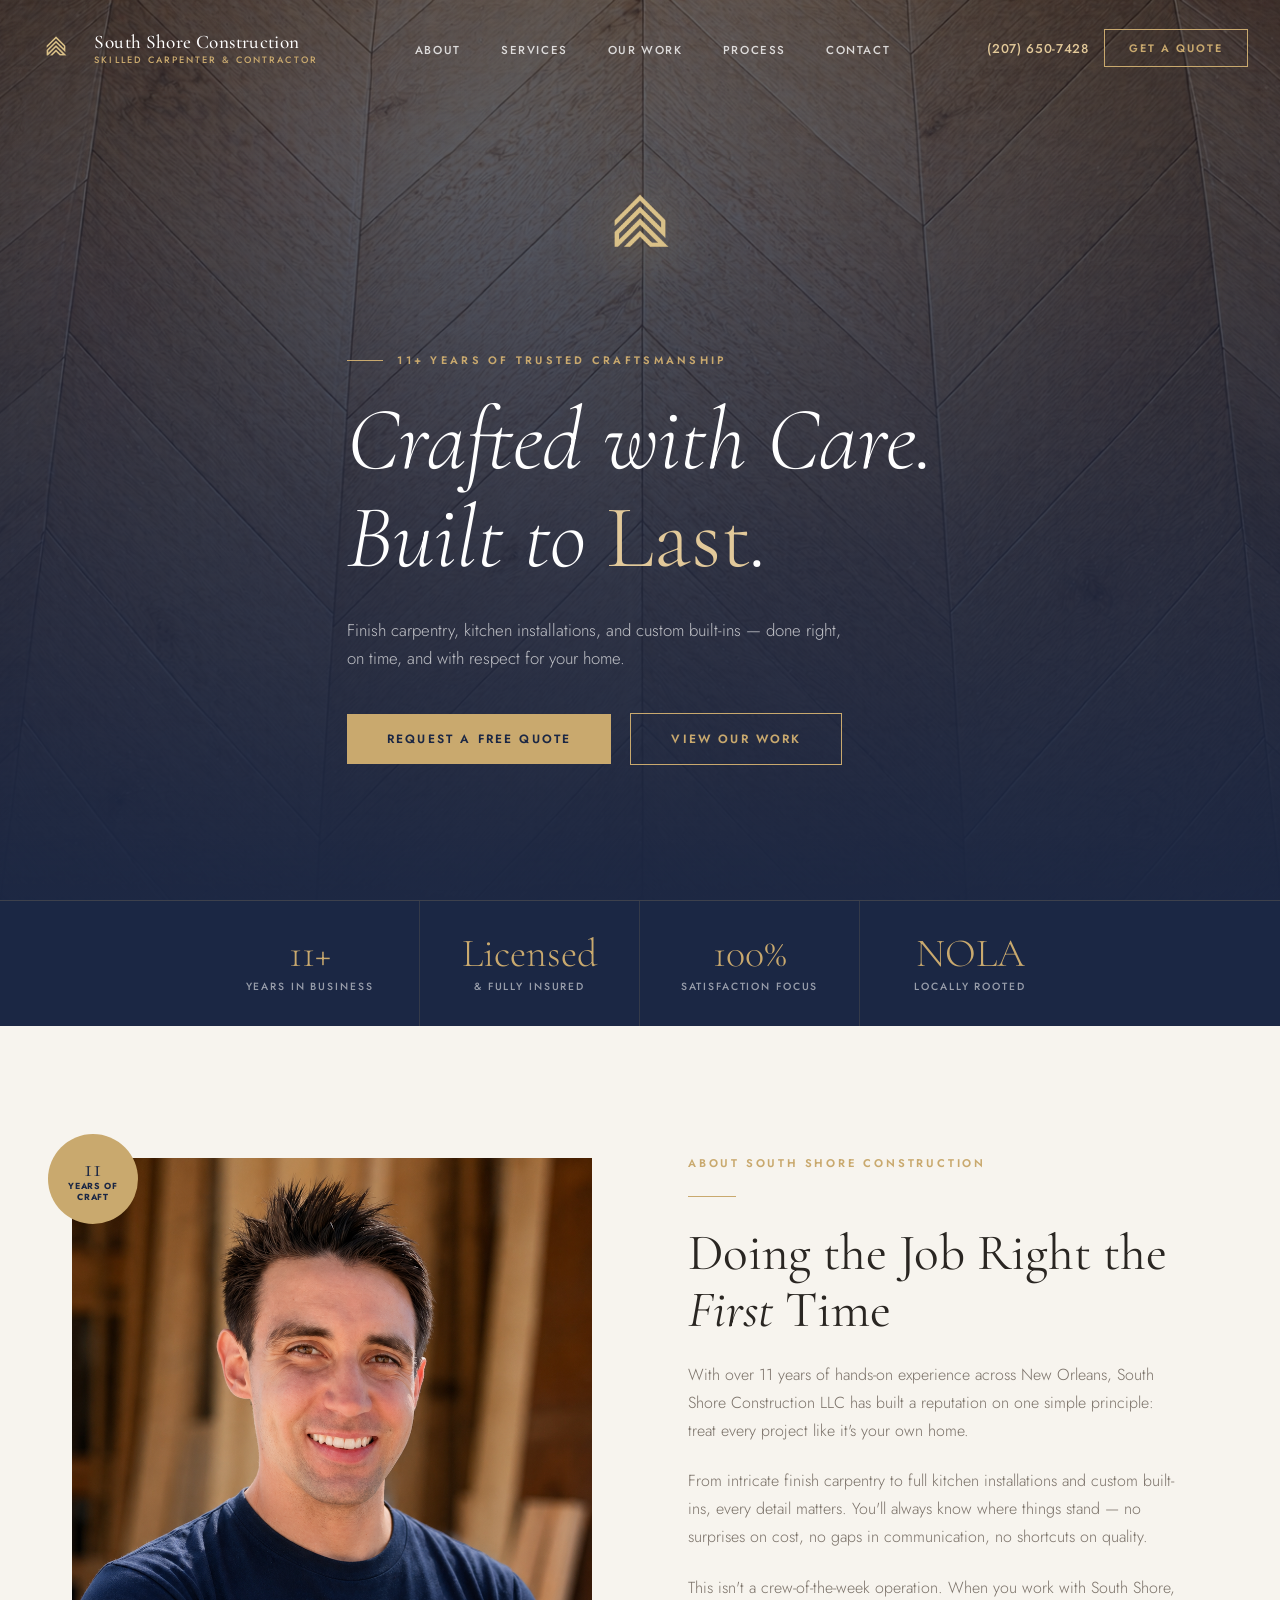
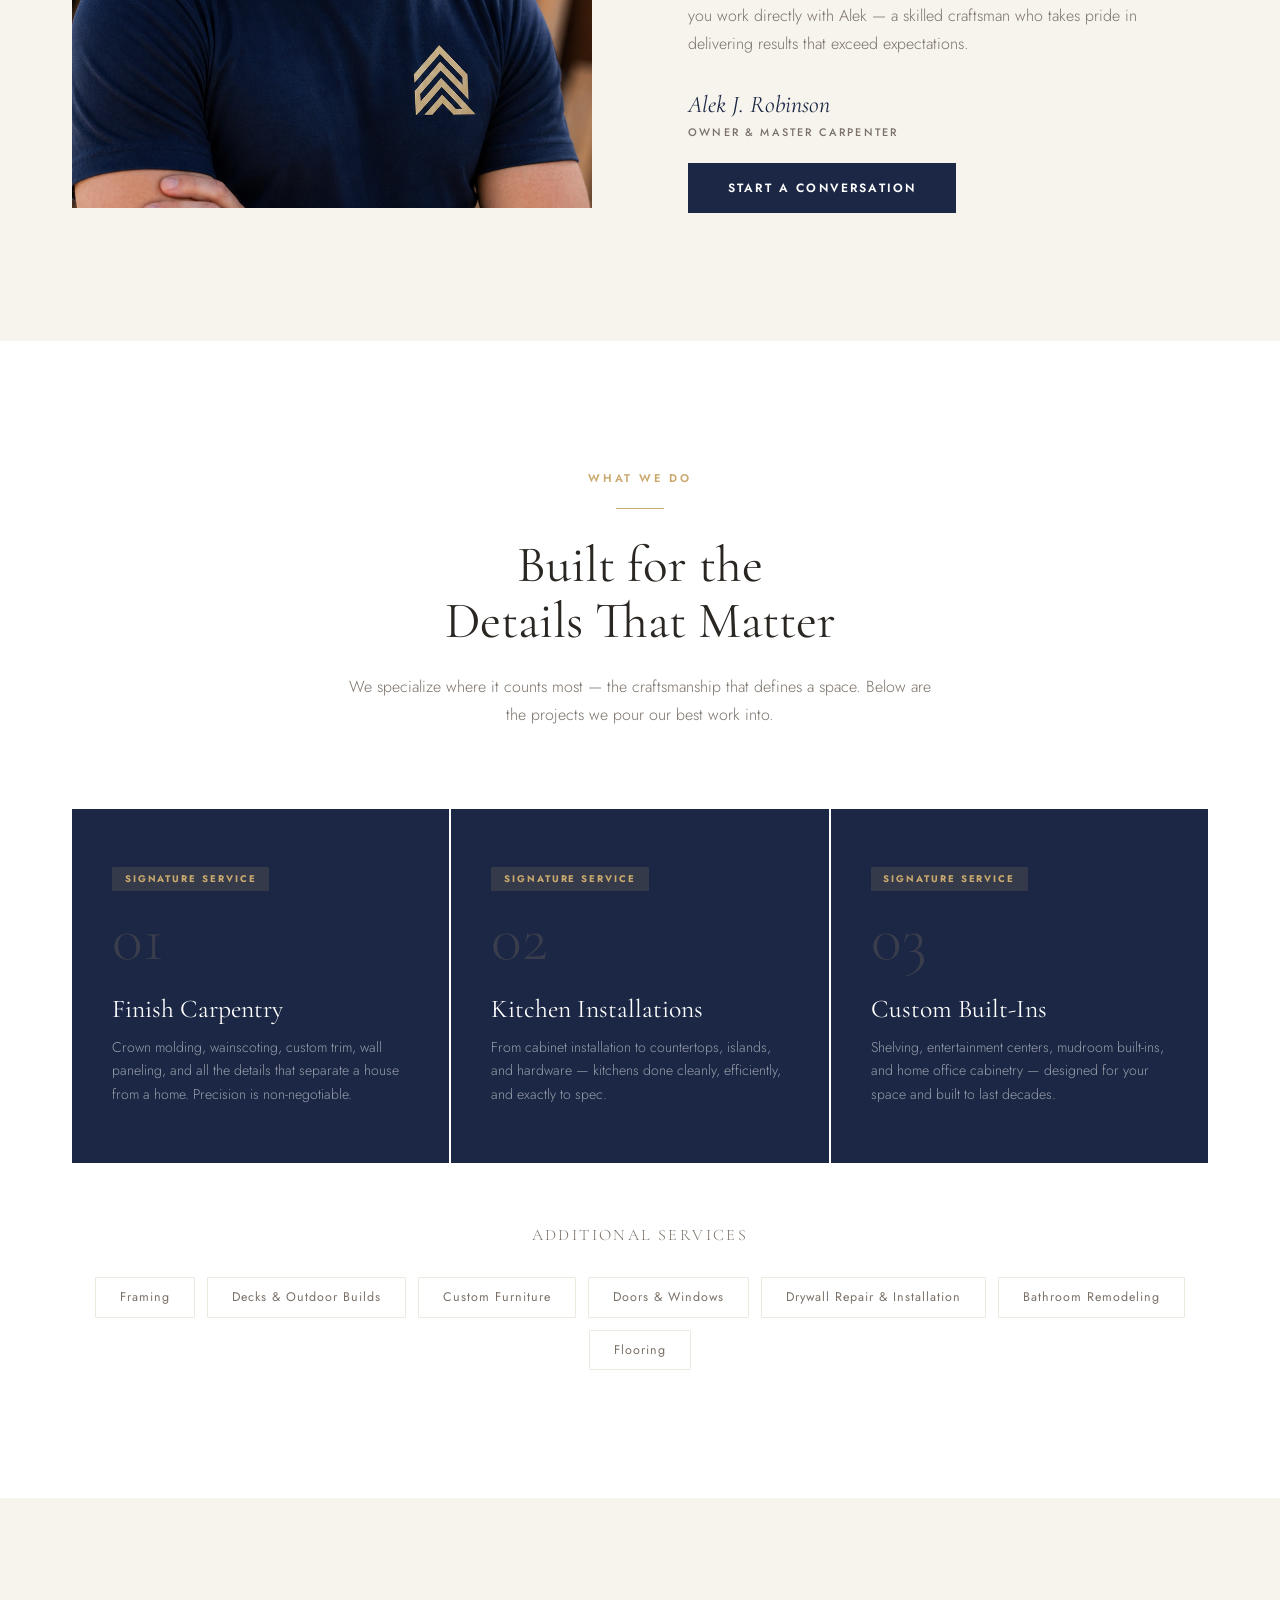
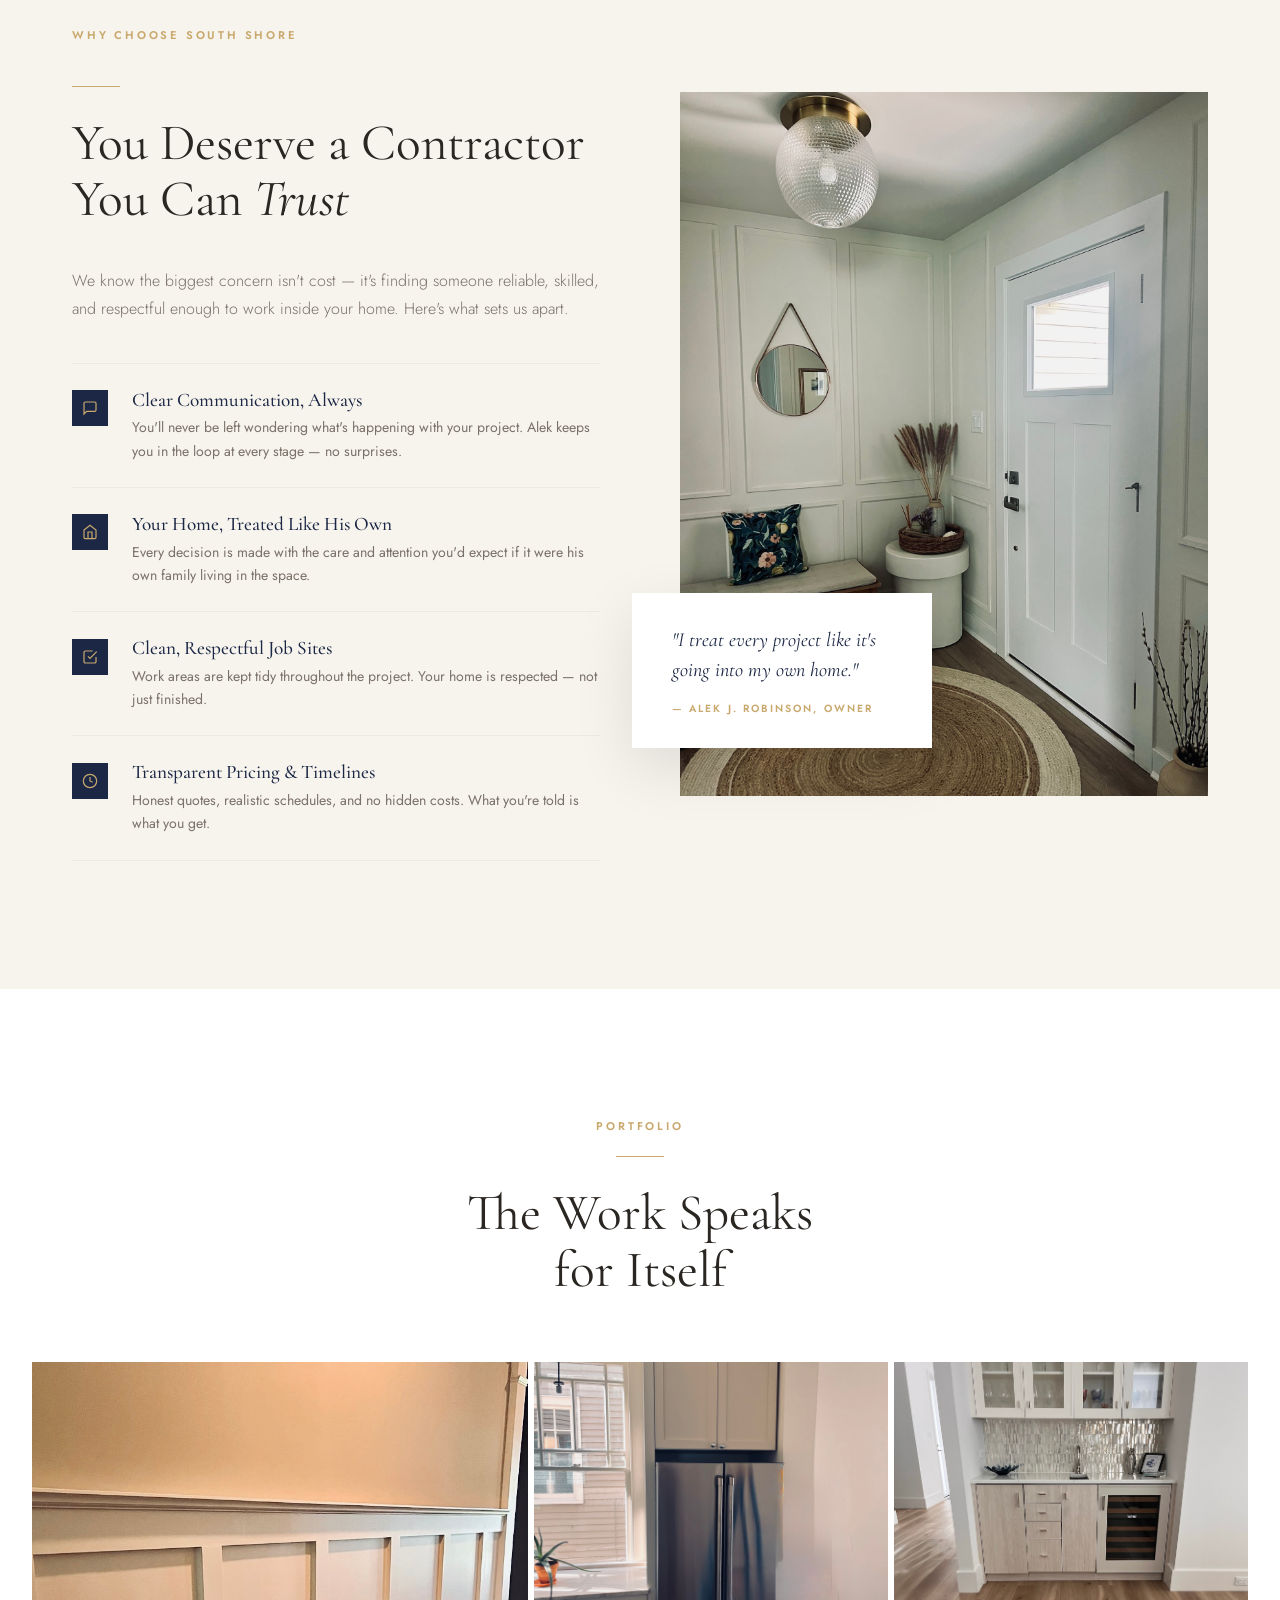
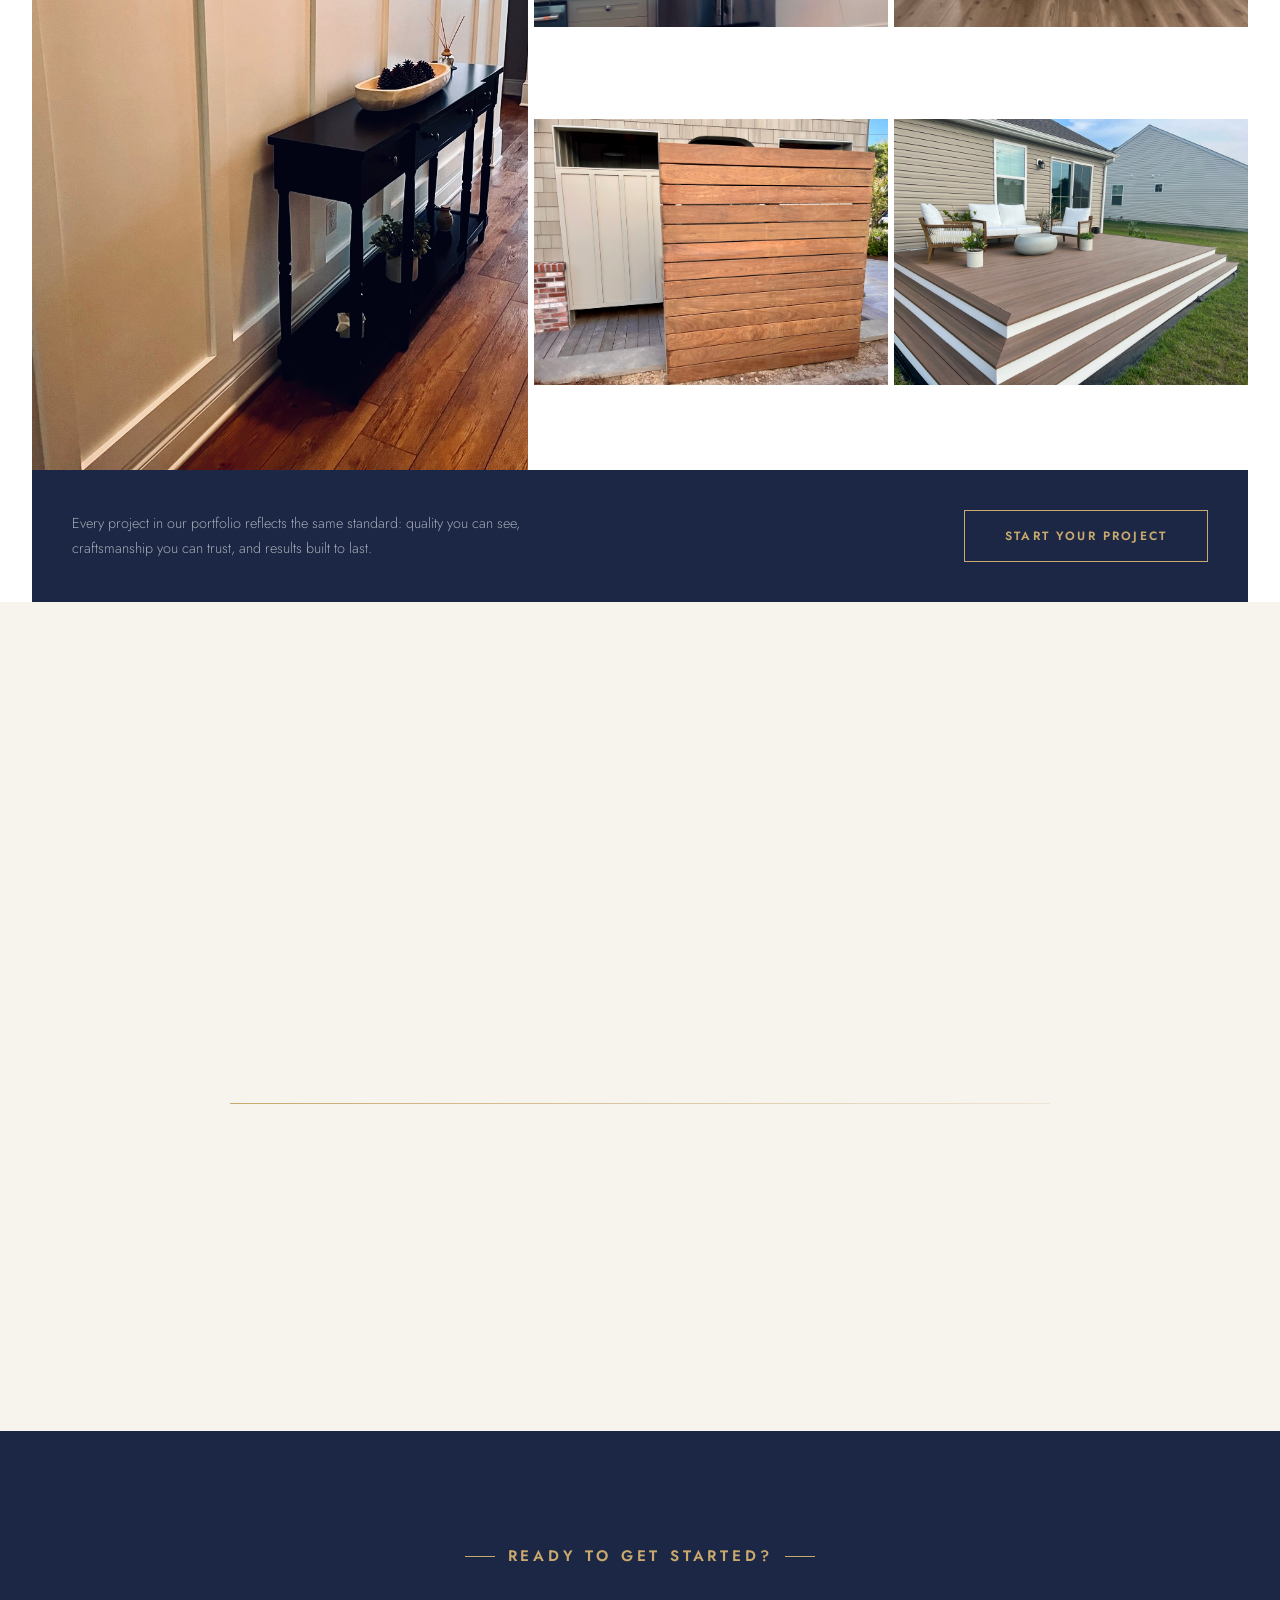
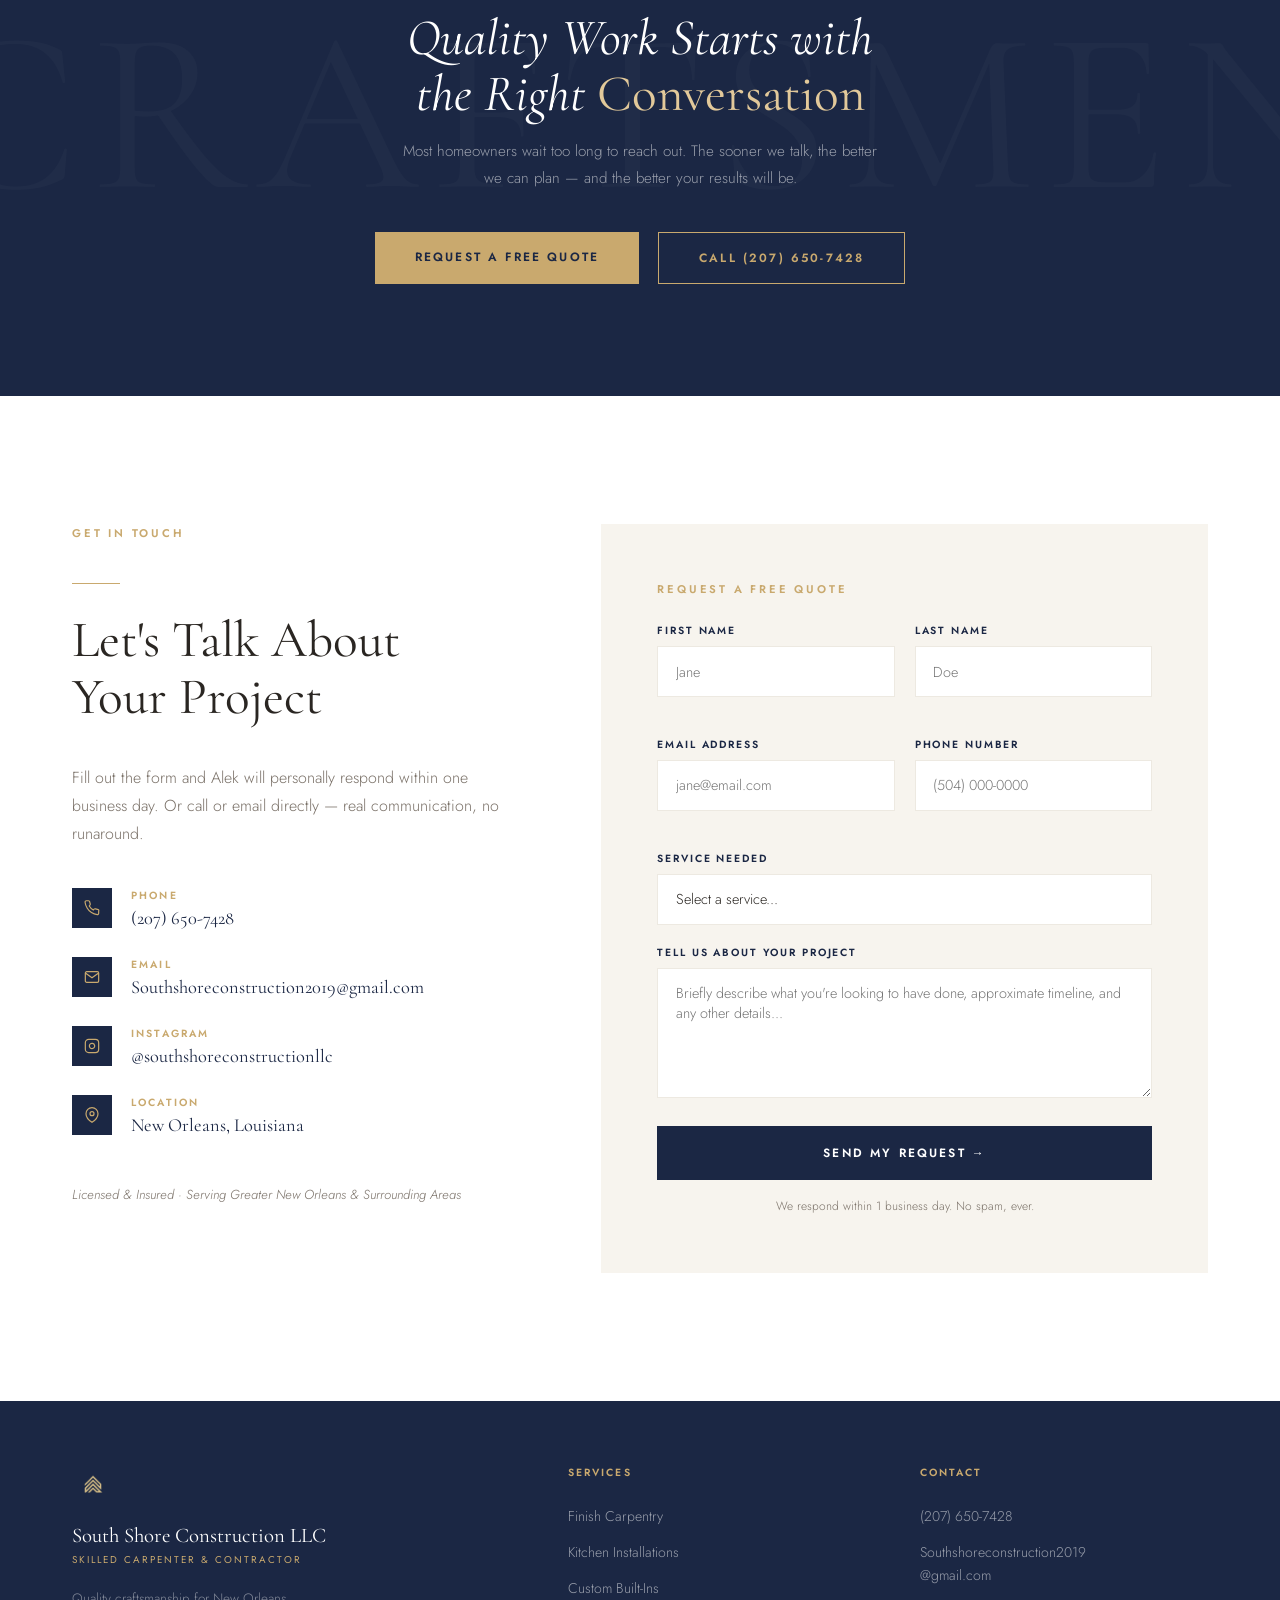
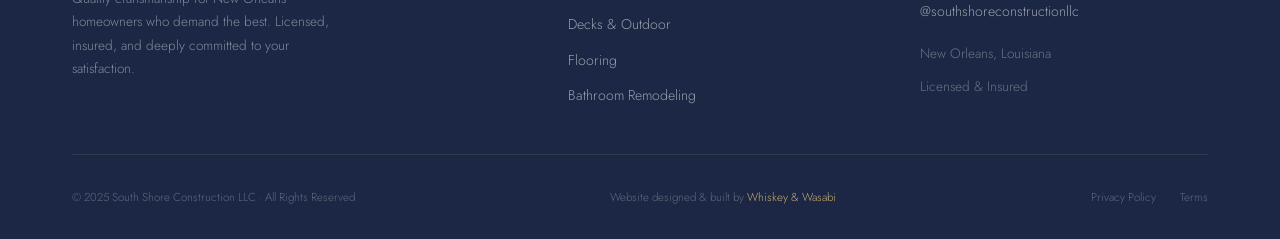
==== commit 97ce808f: "add whiskey and wasabi credit to footer" ====
--- a/index.html
+++ b/index.html
@@ -1613,6 +1613,7 @@
     </div>
     <div class="footer-bottom">
       <p class="footer-copy">© 2025 South Shore Construction LLC · All Rights Reserved</p>
+      <p class="footer-copy">Website designed & built by <a href="https://whiskeyandwasabi.com" target="_blank" rel="noopener" style="color:var(--gold);transition:opacity 0.2s;" onmouseover="this.style.opacity='0.7'" onmouseout="this.style.opacity='1'">Whiskey & Wasabi</a></p>
       <div class="footer-legal">
         <a href="#">Privacy Policy</a>
         <a href="#">Terms</a>
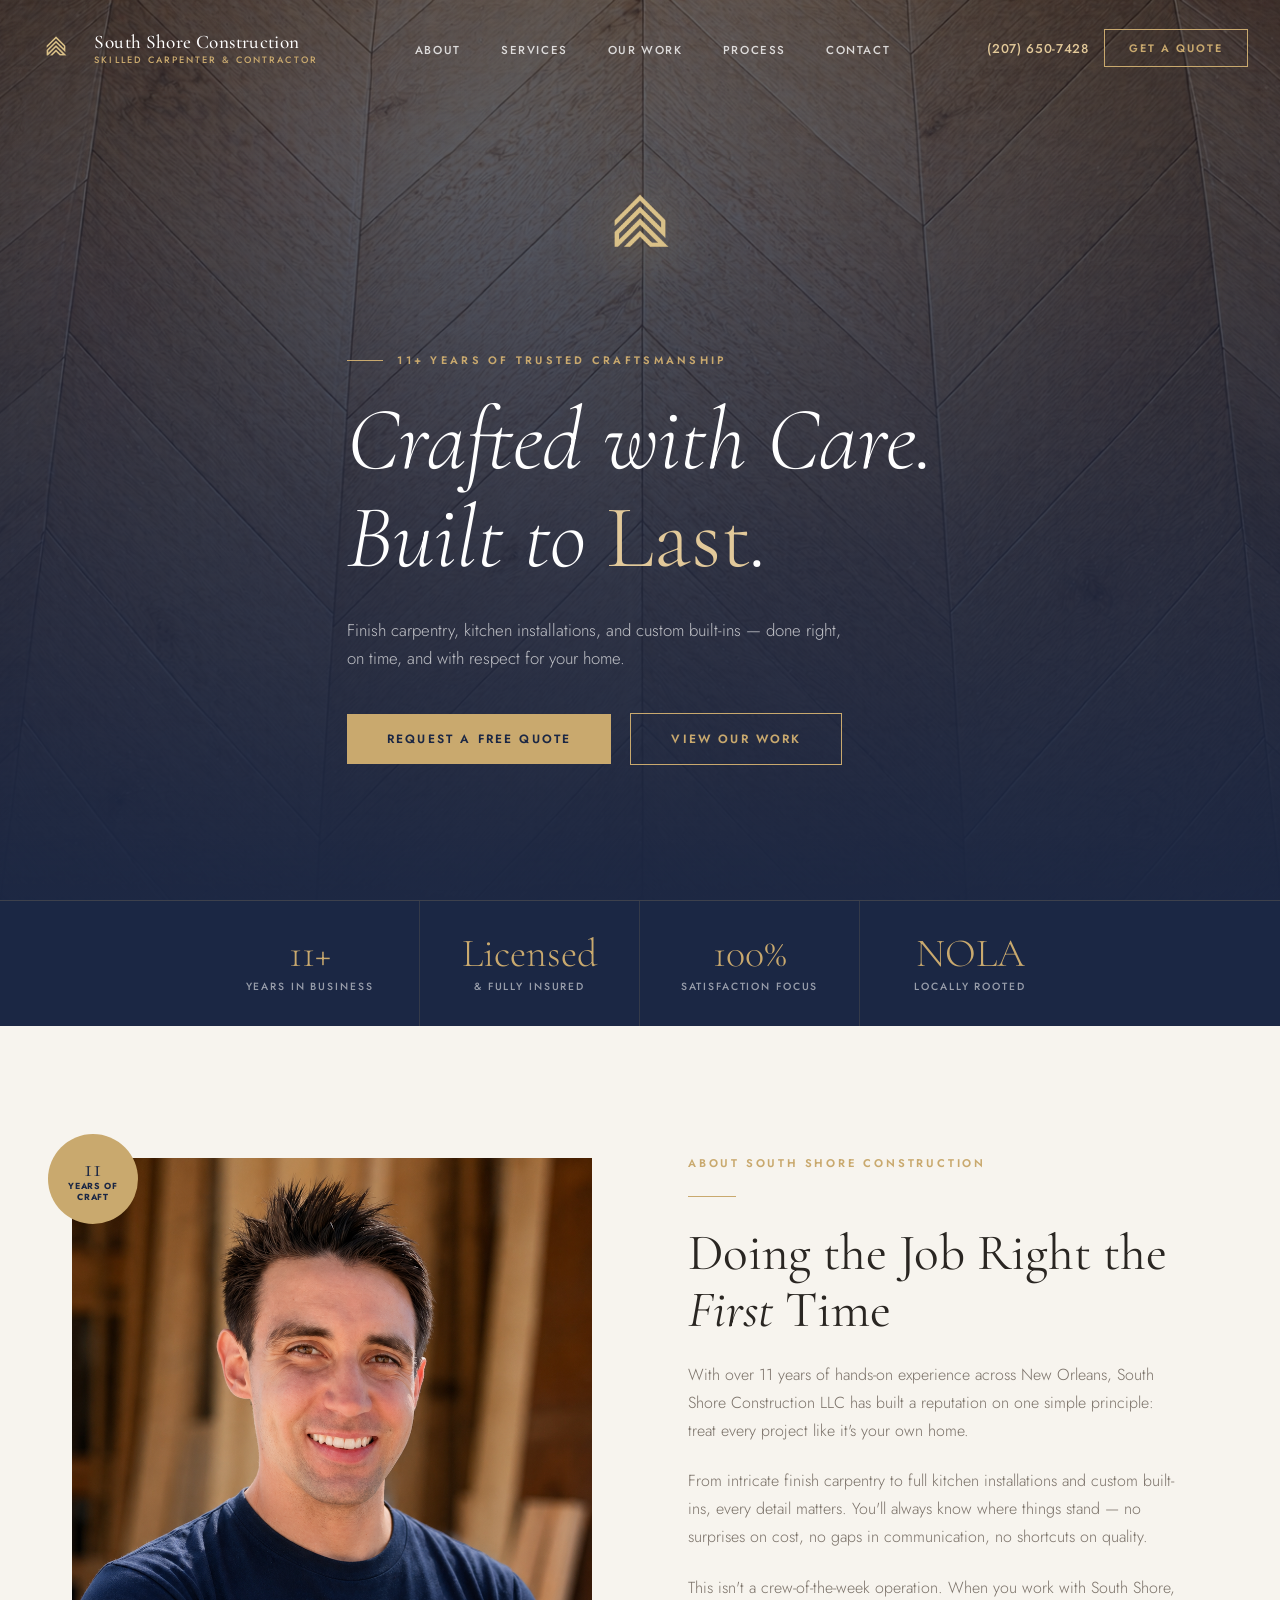
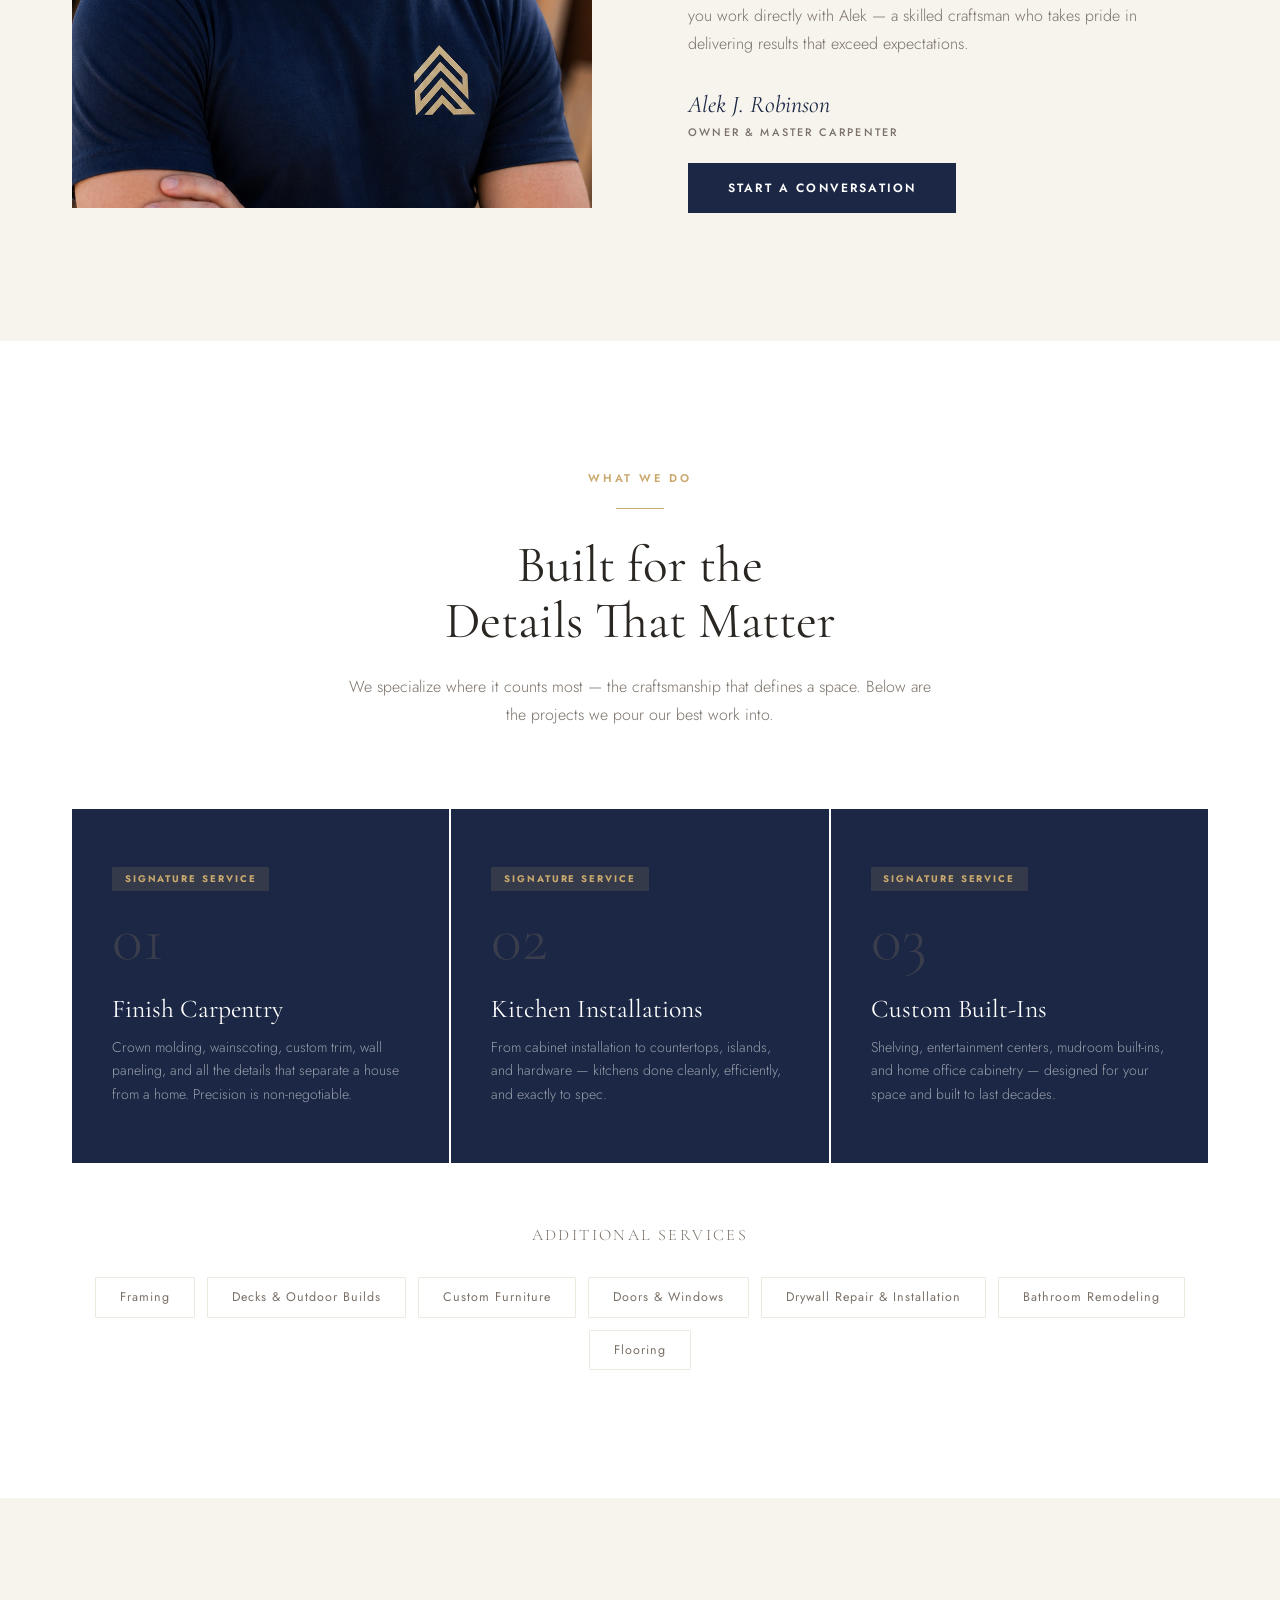
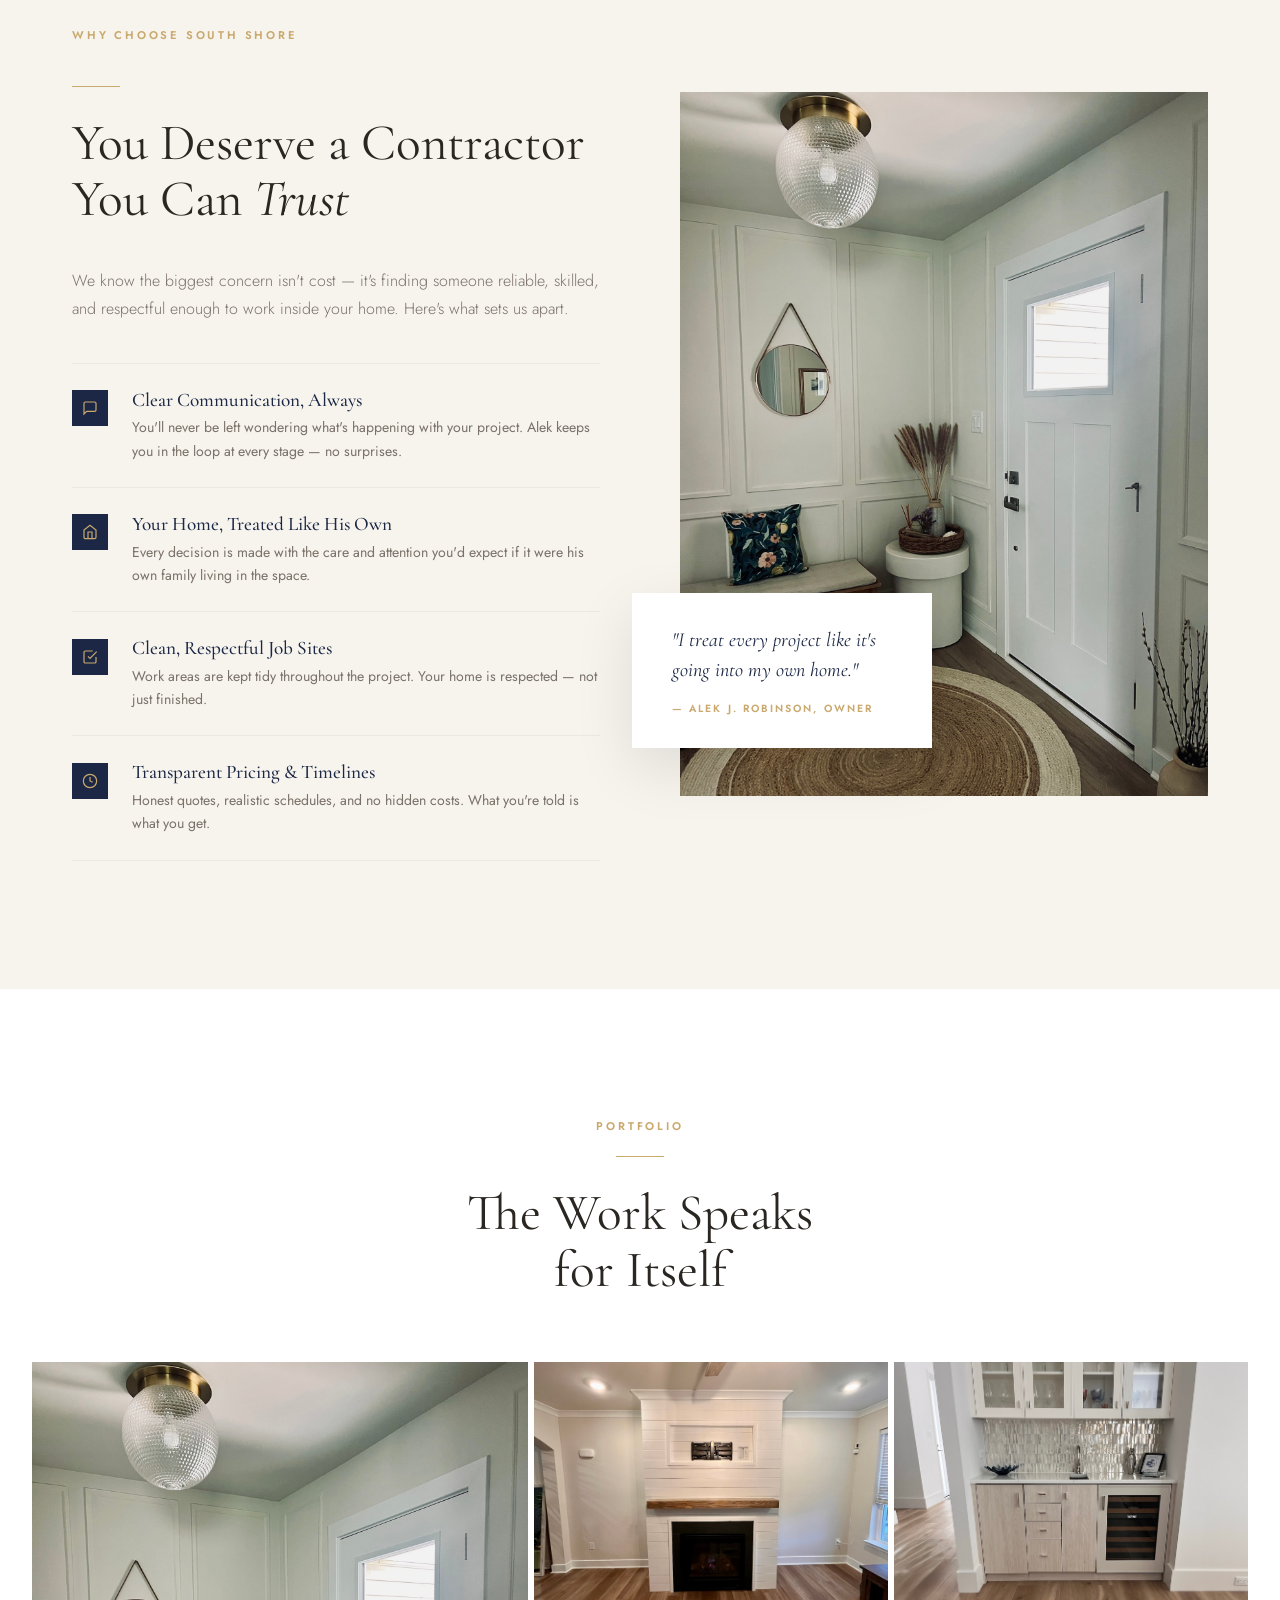
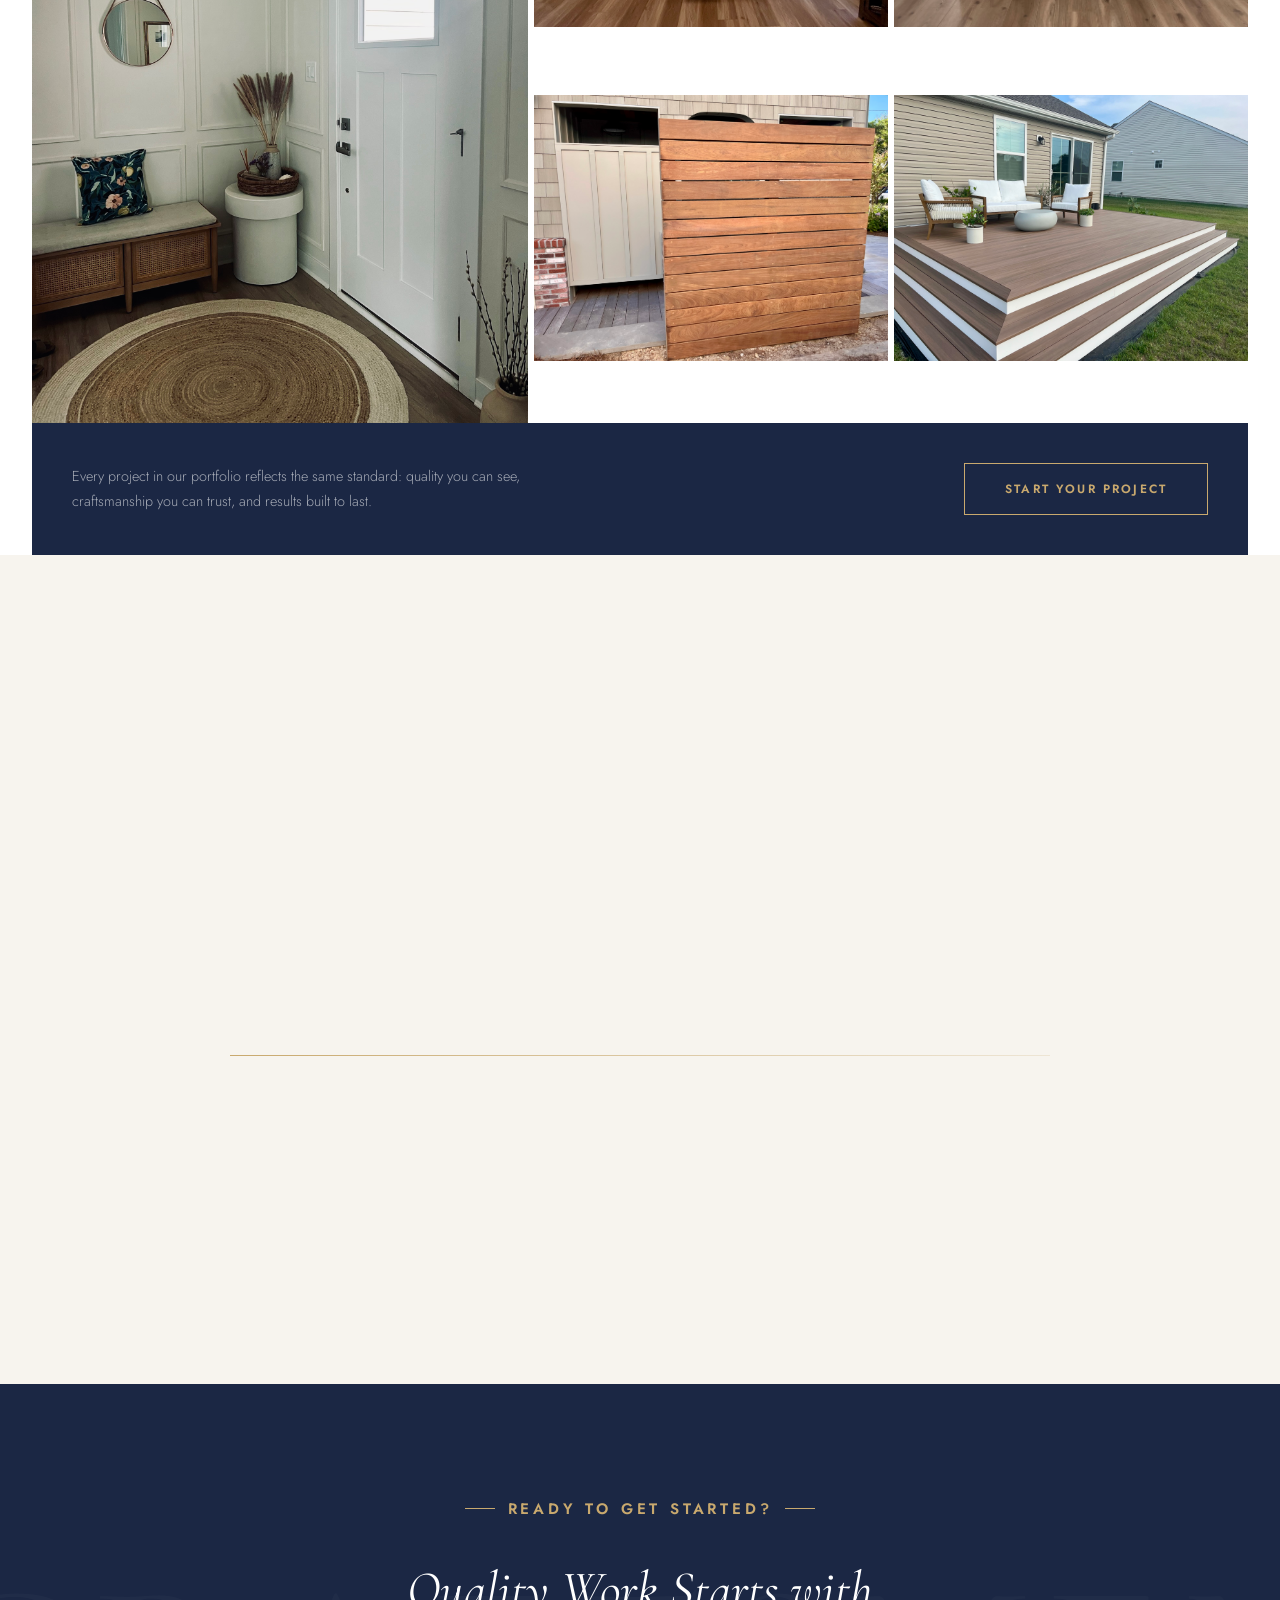
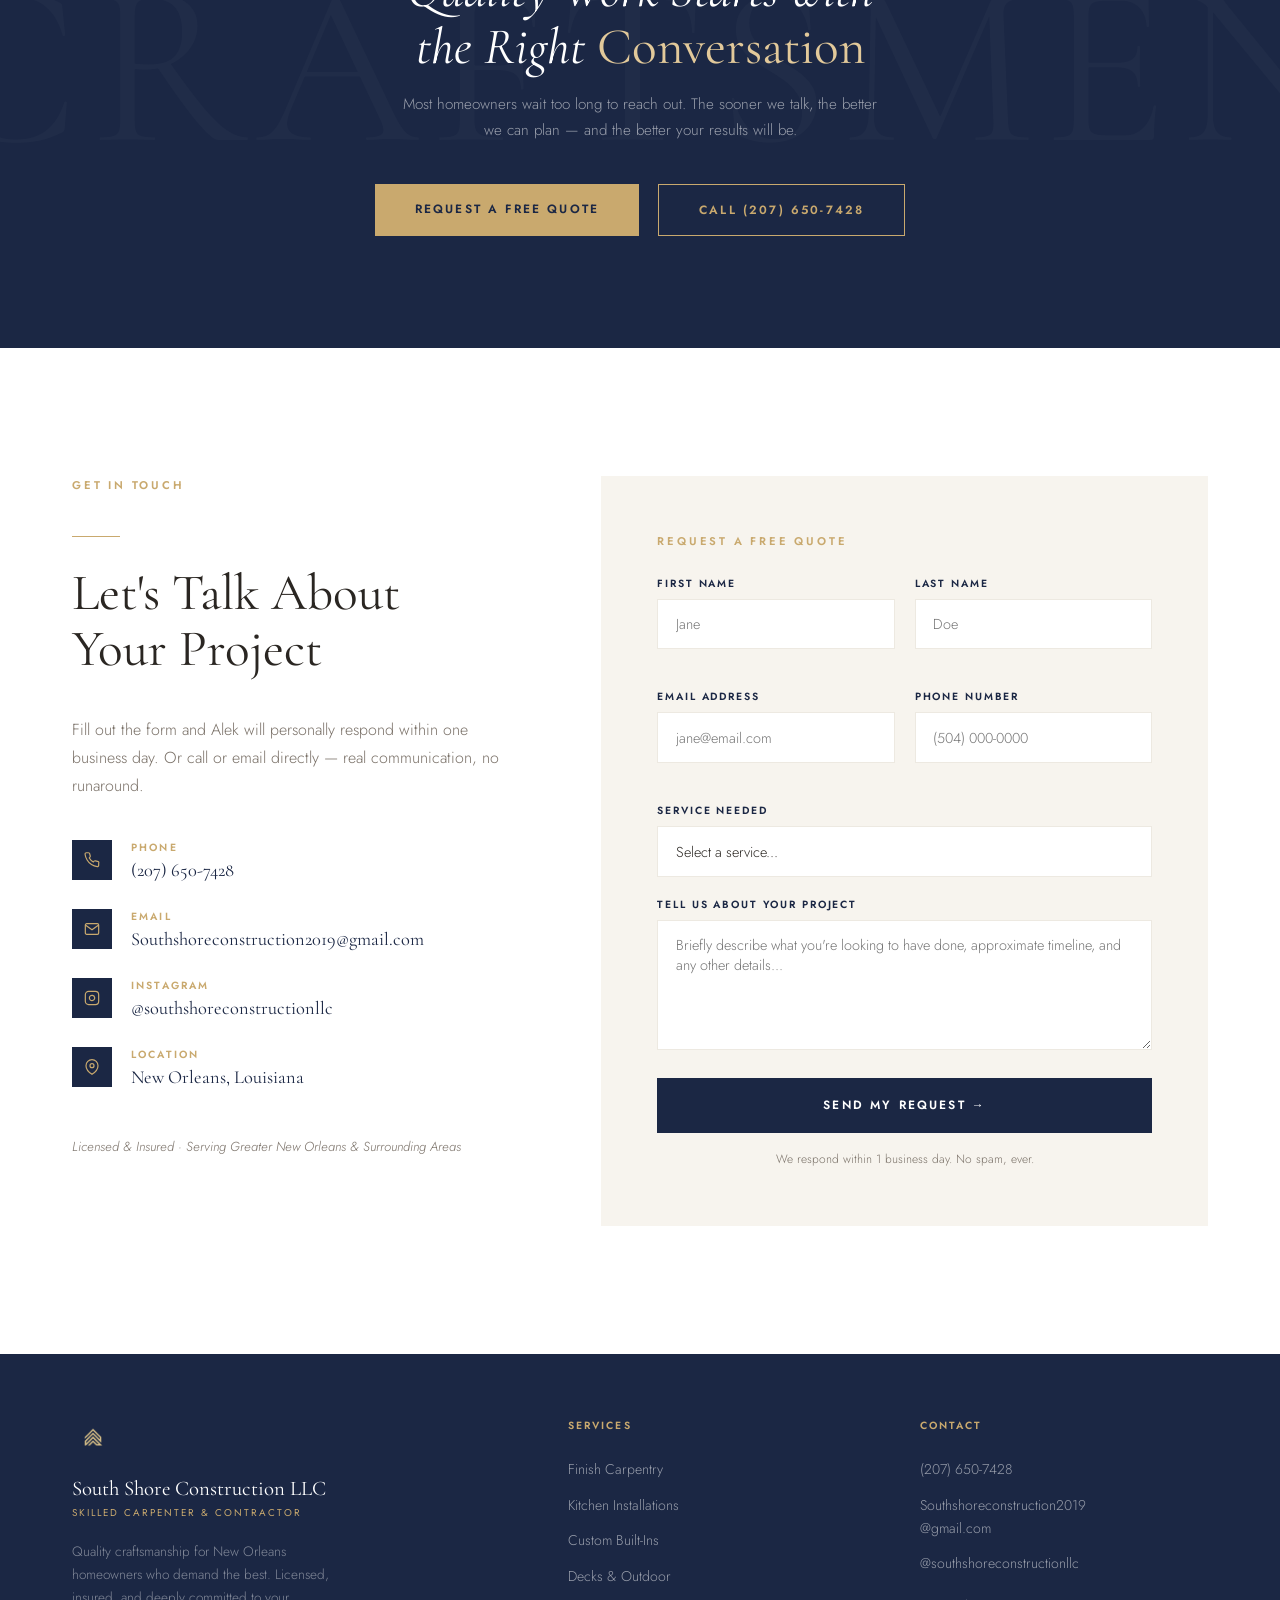
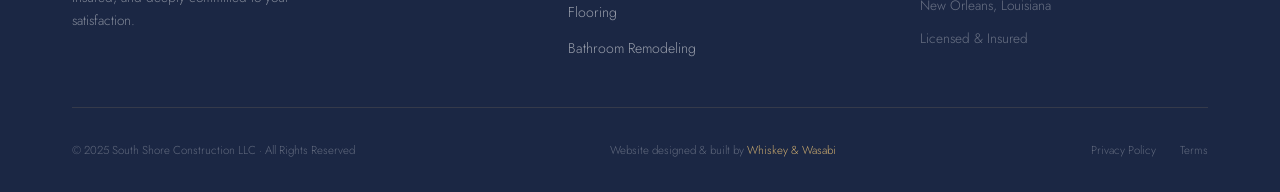
==== commit 8dd9c290: "replace entryway photo with project 1 and kitchen photo with custom fireplace" ====
--- a/index.html
+++ b/index.html
@@ -1374,14 +1374,14 @@
     <div class="gallery-grid">
       <!-- Cell 1: Tall left -->
       <div class="gallery-cell gallery-cell--tall reveal" style="aspect-ratio: unset; min-height: 500px;">
-        <img src="image/entrywaywainscoting.jpeg" alt="Custom wainscoting entryway" />
+        <img src="image/projectphoto1.jpeg" alt="Custom carpentry project" />
         <div class="overlay"><span class="overlay-label">Wainscoting &amp; Paneling</span></div>
       </div>
 
       <!-- Cell 2 top right -->
       <div class="gallery-cell reveal reveal-delay-1" style="aspect-ratio: 4/3;">
-        <img src="image/kitcheninstalation.jpeg" alt="Kitchen installation" />
-        <div class="overlay"><span class="overlay-label">Kitchen Installation</span></div>
+        <img src="image/customfireplace.jpeg" alt="Custom fireplace installation" />
+        <div class="overlay"><span class="overlay-label">Custom Fireplace</span></div>
       </div>
 
       <!-- Cell 3 top far right -->
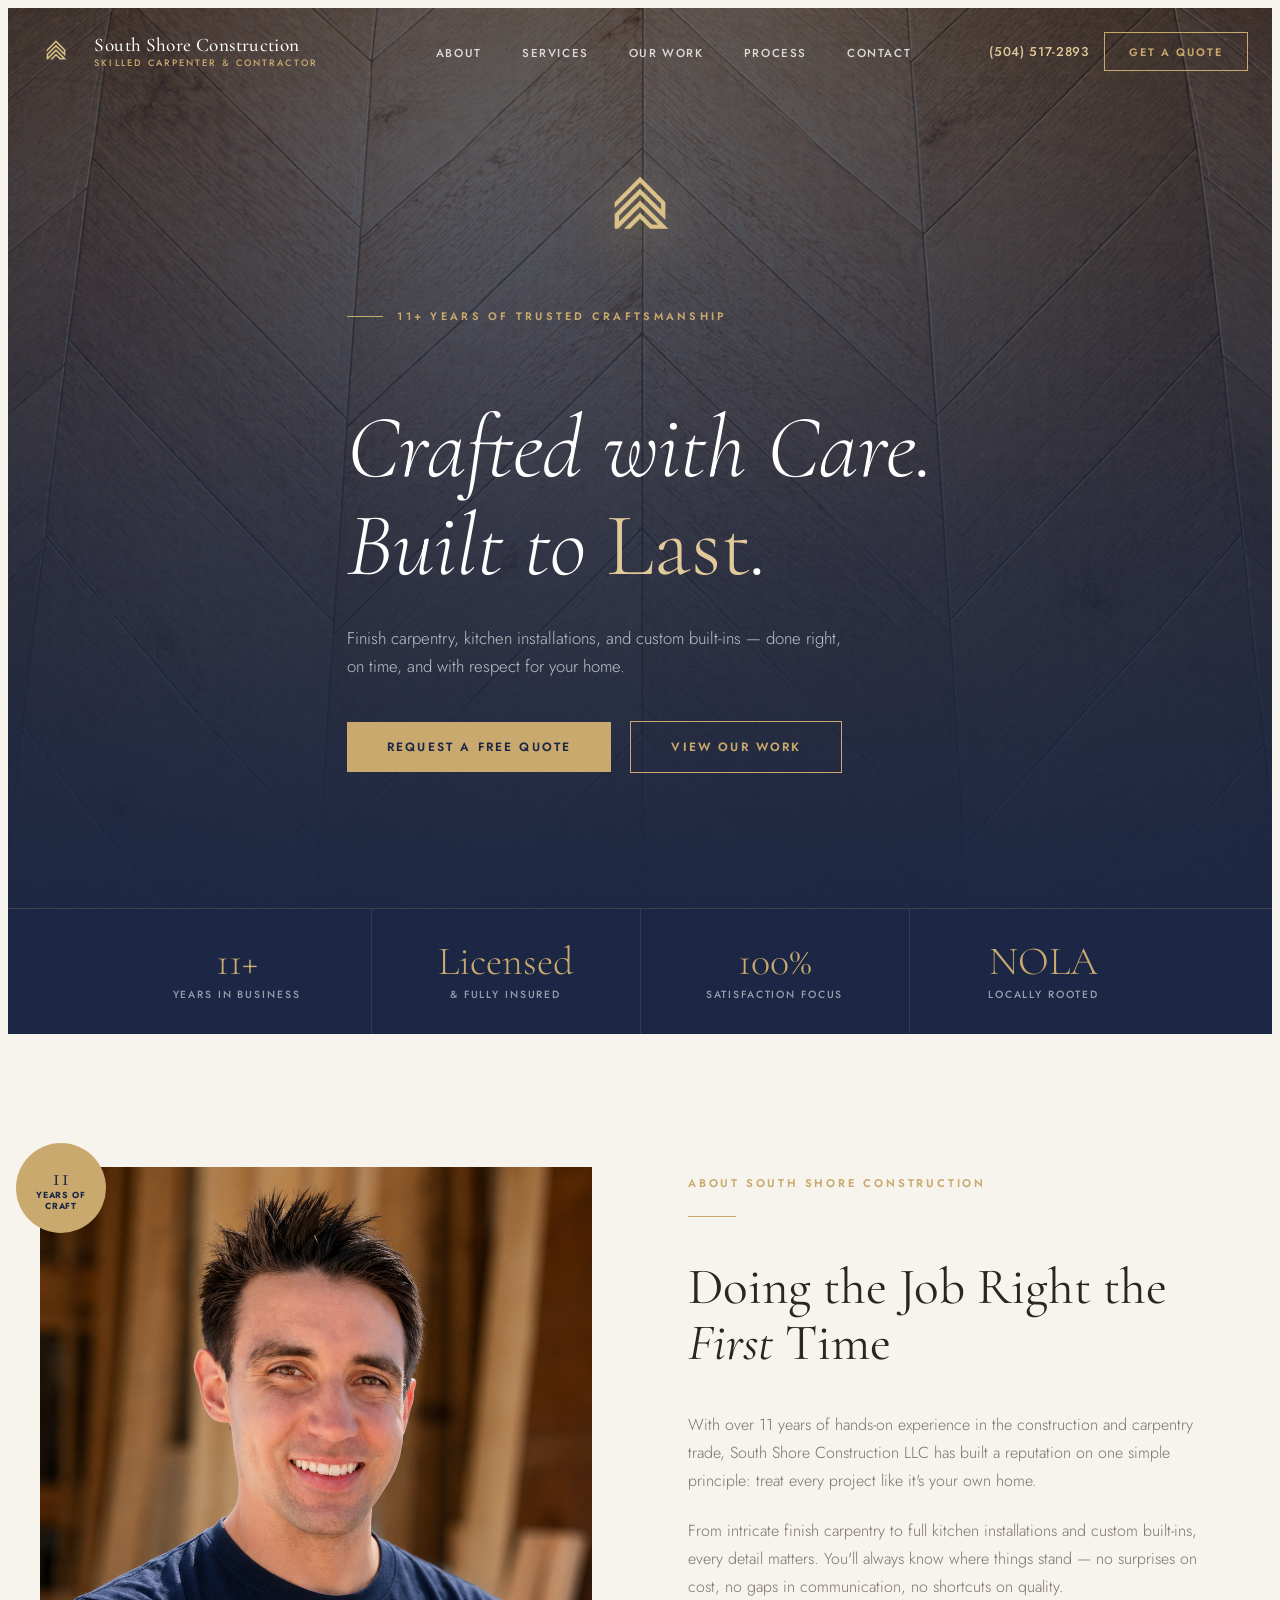
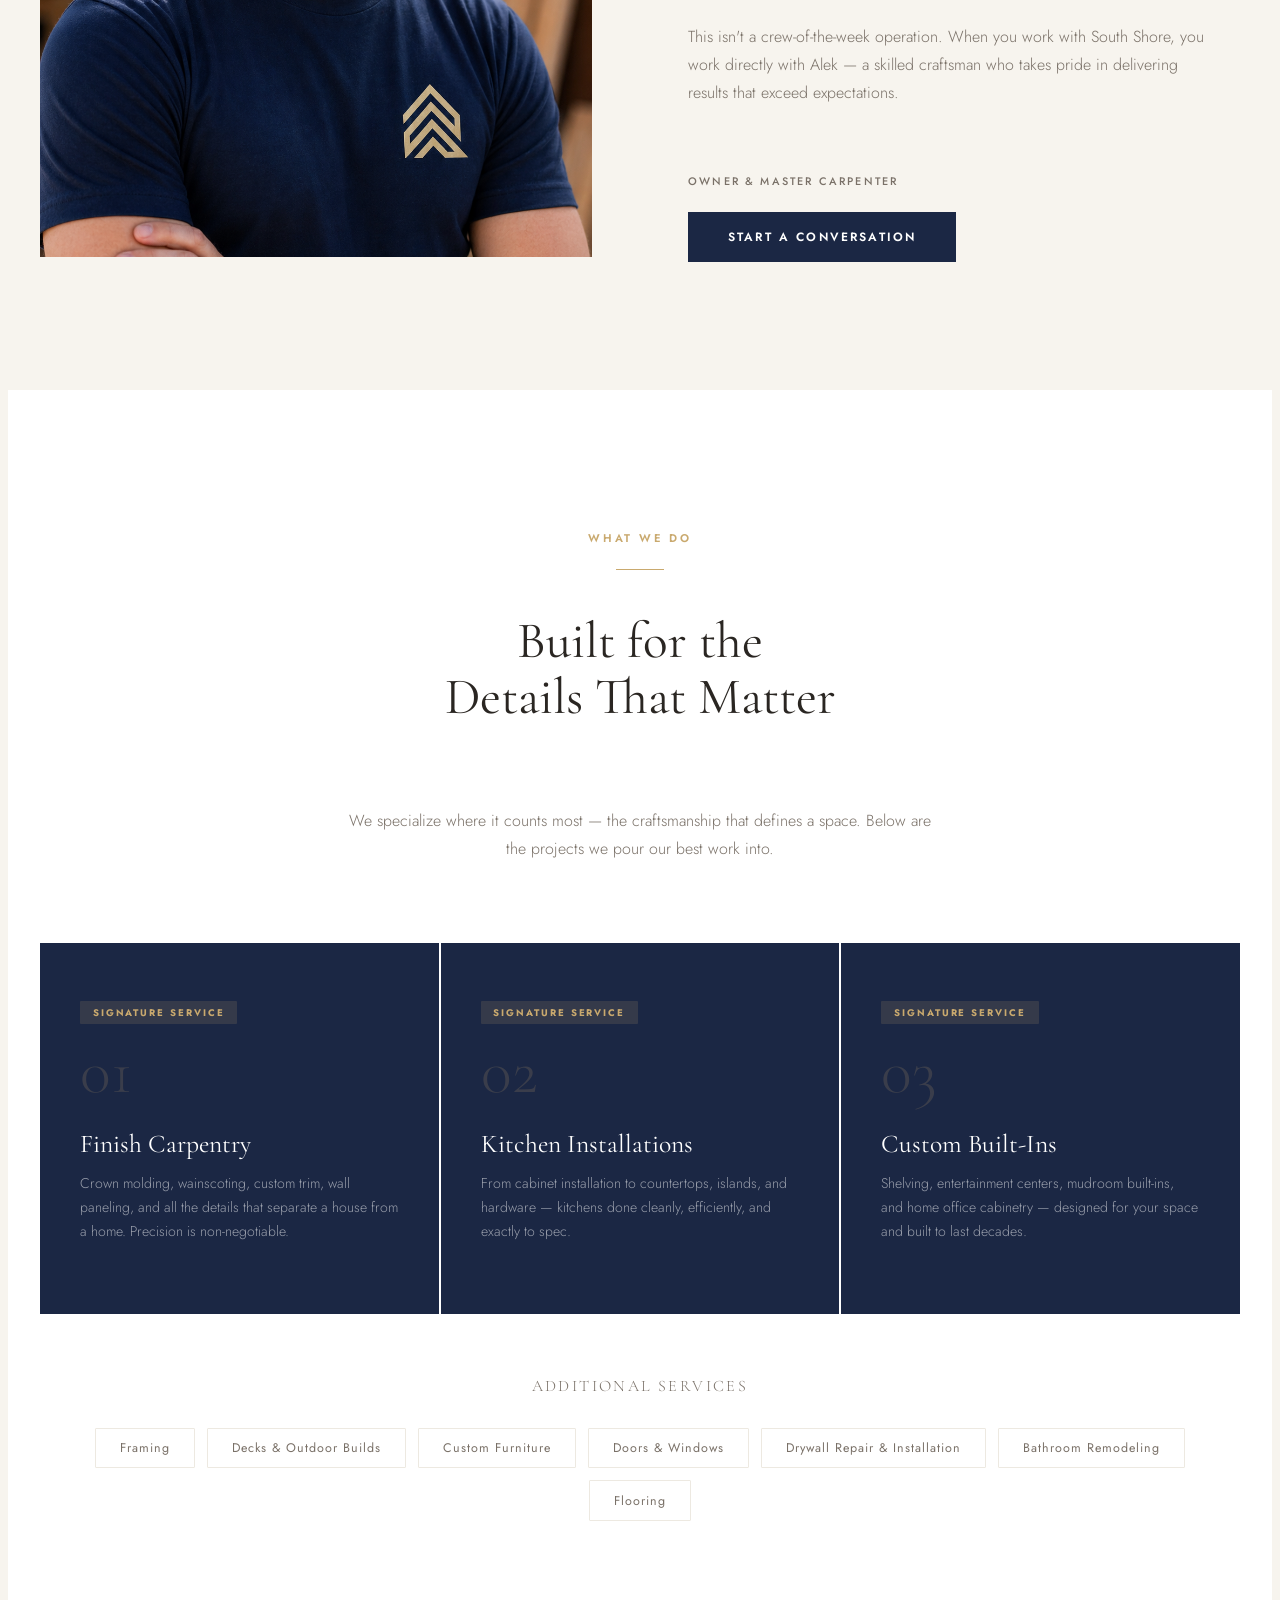
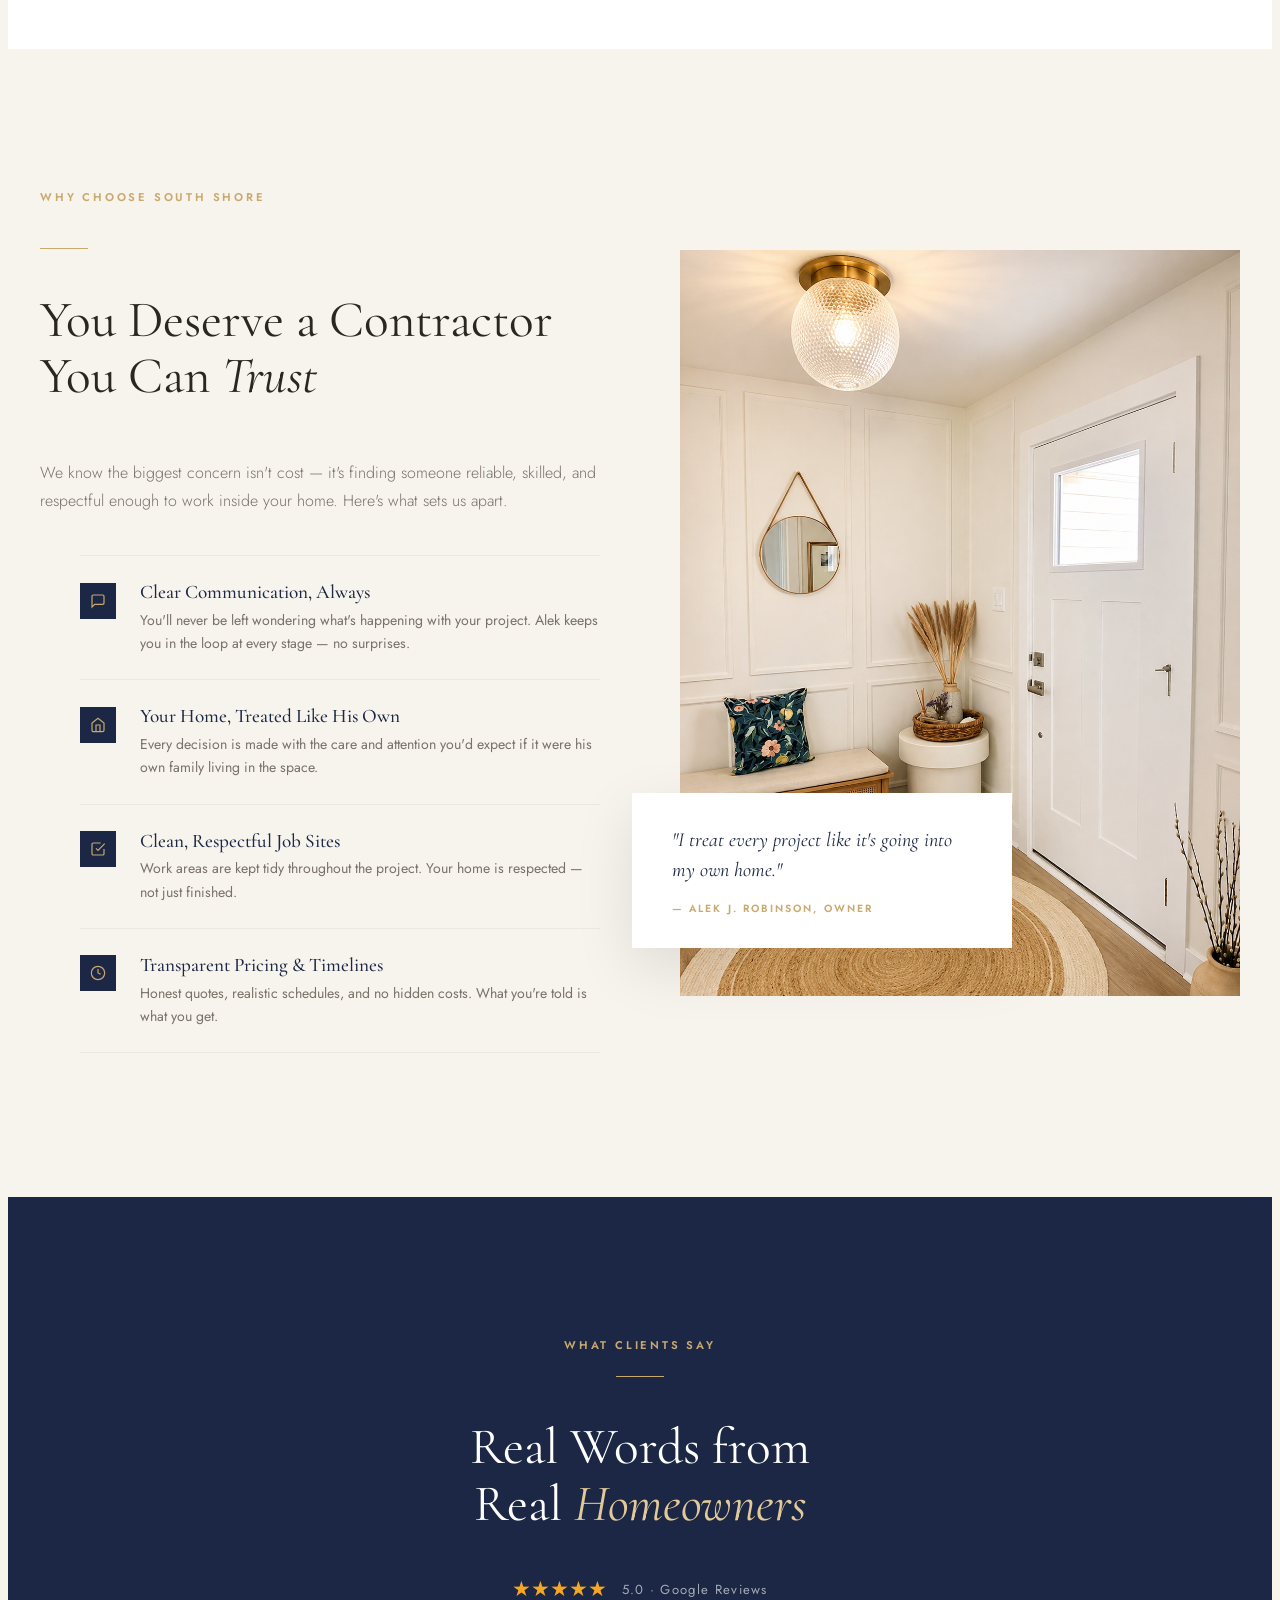
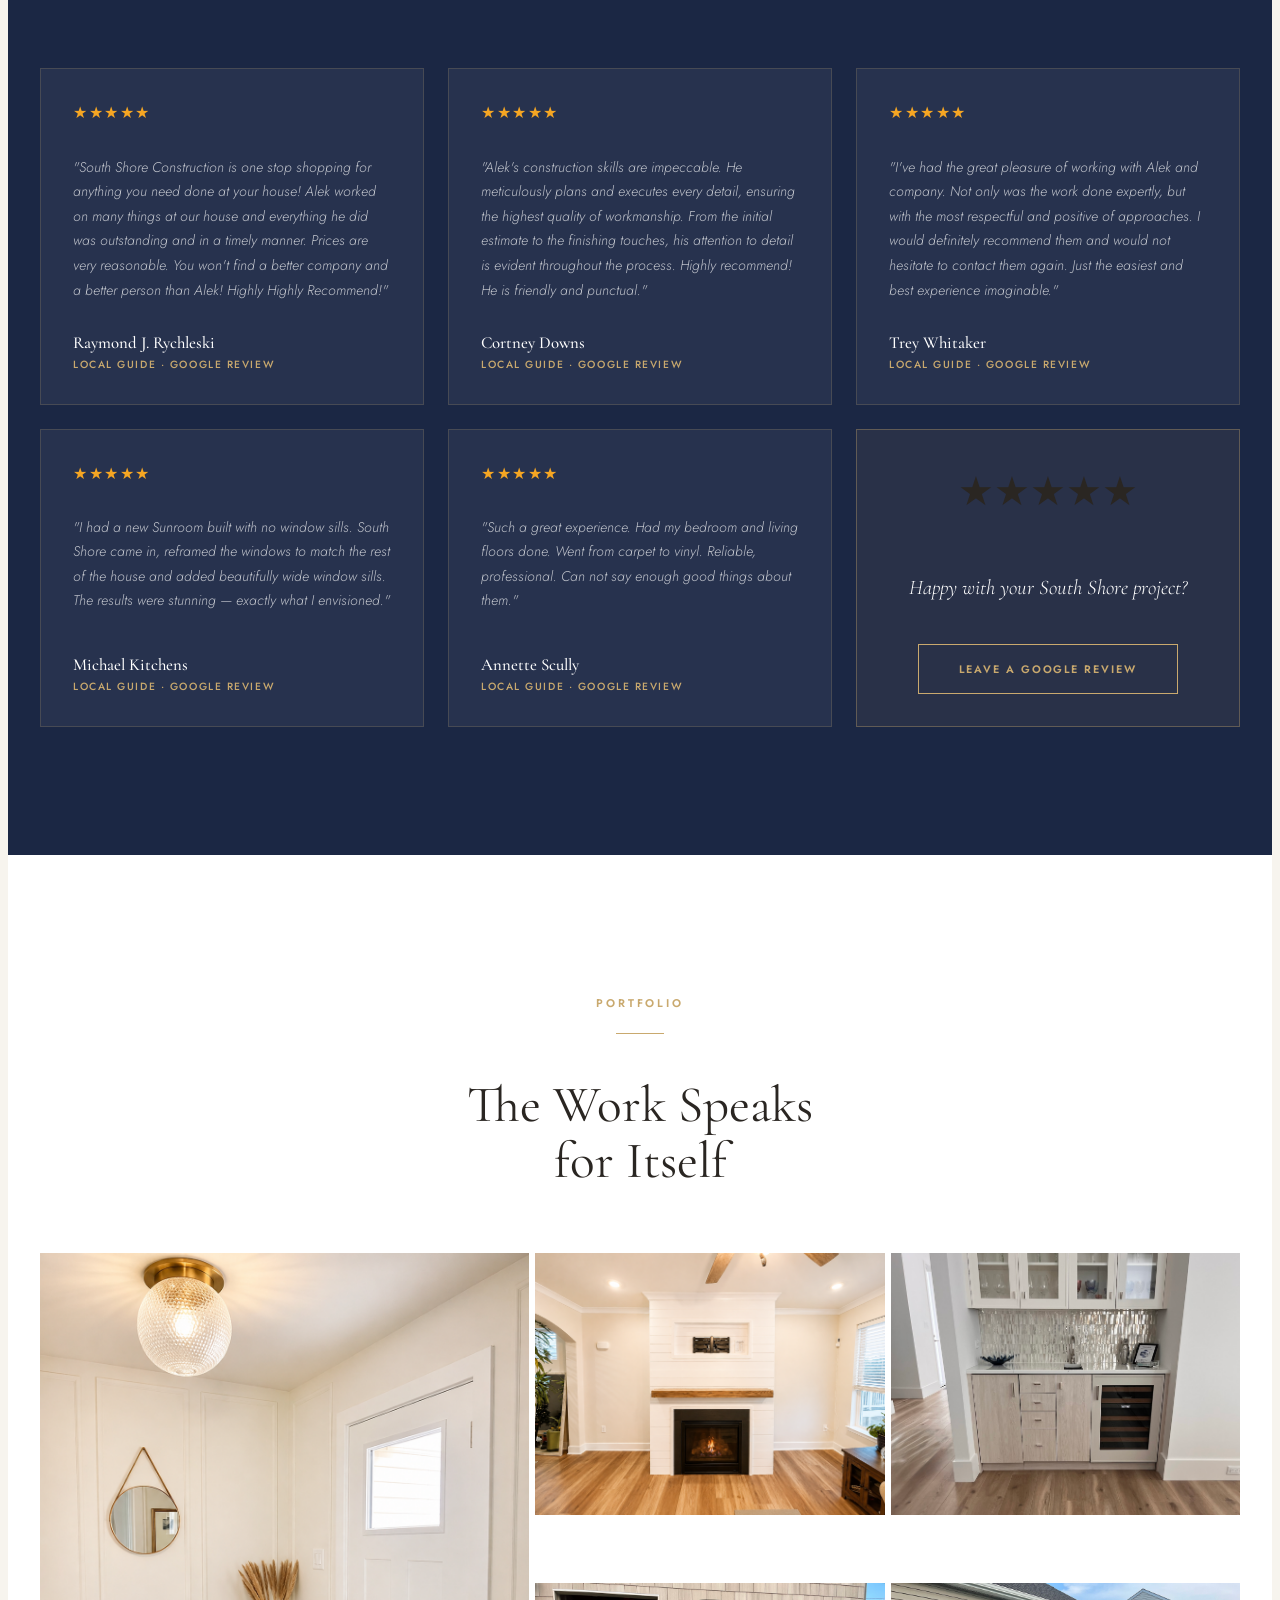
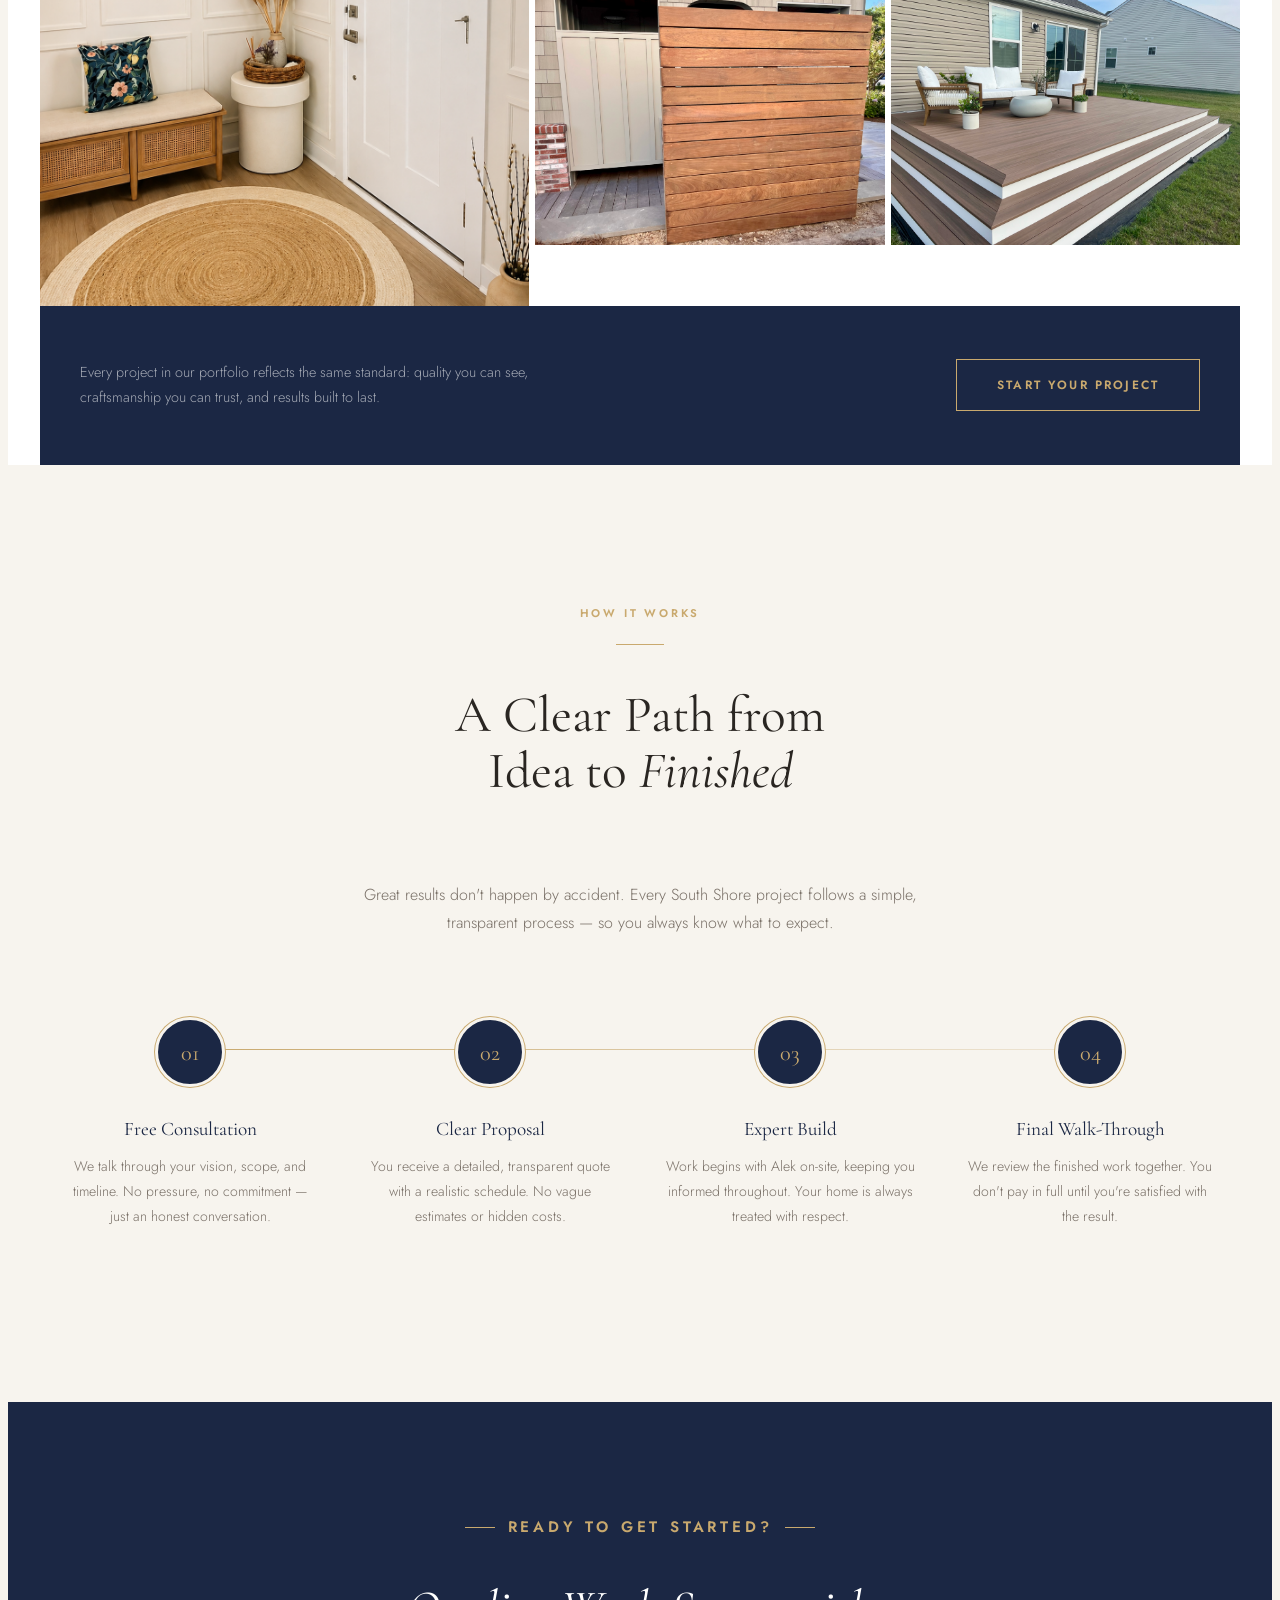
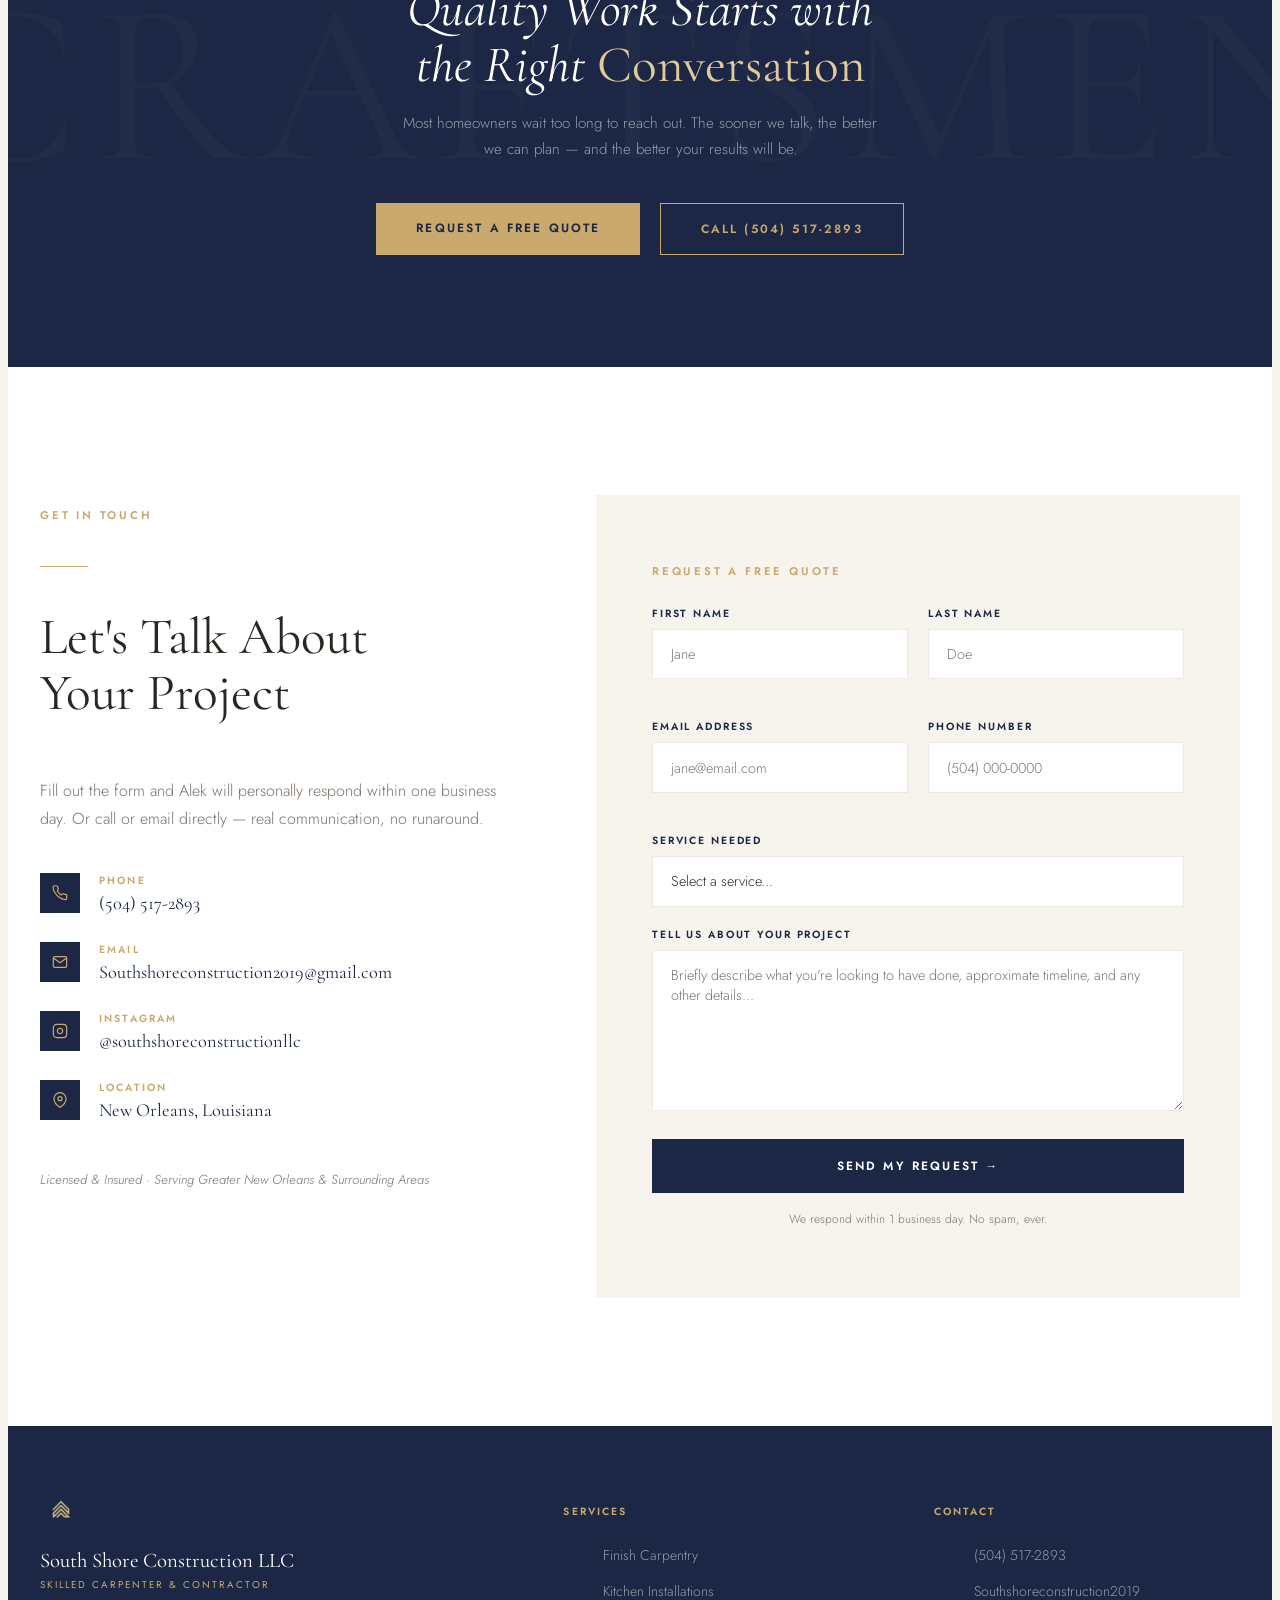
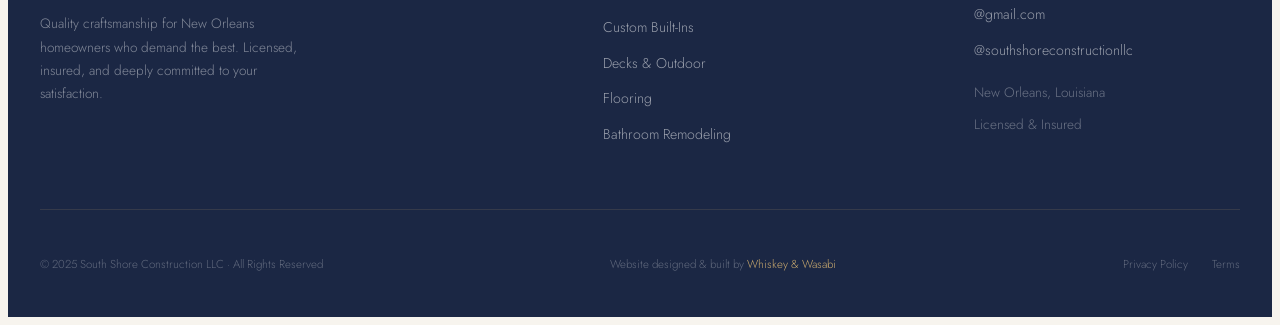
==== commit 6bc86735: "fix bio, updated phone numbers, add google reviews, updated better quality portfolio pictures" ====
--- a/index.html
+++ b/index.html
@@ -1,4 +1,5 @@
 <!DOCTYPE html>
+
 <html lang="en">
 <head>
   <meta charset="UTF-8" />
@@ -25,1094 +26,1154 @@
       --border: rgba(201,169,110,0.25);
     }
 
-    /* ─── RESET ─── */
-    *, *::before, *::after { box-sizing: border-box; margin: 0; padding: 0; }
-    html { scroll-behavior: smooth; font-size: 16px; }
-    body {
-      font-family: 'Jost', sans-serif;
-      color: var(--text);
-      background: var(--cream);
-      overflow-x: hidden;
-    }
-    img { display: block; width: 100%; object-fit: cover; }
-    a { text-decoration: none; color: inherit; }
-
-    /* ─── TYPOGRAPHY ─── */
-    .serif { font-family: 'Cormorant Garamond', serif; }
-    h1,h2,h3 { font-family: 'Cormorant Garamond', serif; font-weight: 400; line-height: 1.1; }
-    h1 { font-size: clamp(3rem, 7vw, 6rem); }
-    h2 { font-size: clamp(2.2rem, 4vw, 3.6rem); }
-    h3 { font-size: clamp(1.4rem, 2.5vw, 1.9rem); }
-    p  { line-height: 1.75; font-weight: 300; color: var(--muted); }
-
-    /* ─── UTILITIES ─── */
-    .container { max-width: 1200px; margin: 0 auto; padding: 0 2rem; }
-    .container--wide { max-width: 1440px; margin: 0 auto; padding: 0 2rem; }
-    .label {
-      font-family: 'Jost', sans-serif;
-      font-size: 0.7rem;
-      font-weight: 600;
-      letter-spacing: 0.25em;
-      text-transform: uppercase;
-      color: var(--gold);
-    }
-    .divider {
-      width: 48px; height: 1px;
-      background: var(--gold);
-      margin: 1.25rem 0 1.75rem;
-    }
-    .divider--center { margin: 1.25rem auto 1.75rem; }
-
-    /* ─── BUTTONS ─── */
-    .btn {
-      display: inline-block;
-      padding: 1rem 2.5rem;
-      font-family: 'Jost', sans-serif;
-      font-size: 0.75rem;
-      font-weight: 600;
-      letter-spacing: 0.18em;
-      text-transform: uppercase;
-      cursor: pointer;
-      border: none;
-      transition: all 0.3s ease;
-    }
-    .btn--primary {
-      background: var(--navy);
-      color: var(--white);
-    }
-    .btn--primary:hover {
-      background: var(--gold);
-      color: var(--navy);
-    }
-    .btn--outline {
-      background: transparent;
-      color: var(--navy);
-      border: 1.5px solid var(--navy);
-    }
-    .btn--outline:hover {
-      background: var(--navy);
-      color: var(--white);
-    }
-    .btn--outline-gold {
-      background: transparent;
-      color: var(--gold);
-      border: 1.5px solid var(--gold);
-    }
-    .btn--outline-gold:hover {
-      background: var(--gold);
-      color: var(--navy);
-    }
-    .btn--gold {
-      background: var(--gold);
-      color: var(--navy);
-    }
-    .btn--gold:hover {
-      background: var(--navy);
-      color: var(--white);
-    }
-
-    /* ══════════════════════════════════════════
-       NAV
-    ══════════════════════════════════════════ */
-    nav {
-      position: fixed; top: 0; left: 0; right: 0; z-index: 100;
-      padding: 1.5rem 2rem;
-      display: flex; align-items: center; justify-content: space-between;
-      transition: all 0.4s ease;
-    }
-    nav.scrolled {
-      background: rgba(27,39,68,0.97);
-      backdrop-filter: blur(10px);
-      padding: 1rem 2rem;
-      box-shadow: 0 2px 30px rgba(0,0,0,0.15);
-    }
-    .nav-logo {
-      display: flex; align-items: center; gap: 0.9rem;
-    }
-    .nav-logo svg { width: 48px; height: 48px; }
-    .nav-logo-text { line-height: 1.2; }
-    .nav-logo-text .name {
-      font-family: 'Cormorant Garamond', serif;
-      font-size: 1.2rem;
-      font-weight: 500;
-      color: var(--white);
-      letter-spacing: 0.02em;
-    }
-    .nav-logo-text .tagline {
-      font-size: 0.58rem;
-      letter-spacing: 0.22em;
-      text-transform: uppercase;
-      color: var(--gold);
-      font-weight: 500;
-    }
-    .nav-links {
-      display: flex; gap: 2.5rem; list-style: none;
-    }
-    .nav-links a {
-      font-size: 0.72rem;
-      font-weight: 500;
-      letter-spacing: 0.14em;
-      text-transform: uppercase;
-      color: rgba(255,255,255,0.8);
-      transition: color 0.2s;
-    }
-    .nav-links a:hover { color: var(--gold); }
-    .nav-cta { display: flex; gap: 1rem; align-items: center; }
-    .nav-phone {
-      font-size: 0.8rem;
-      font-weight: 500;
-      color: var(--gold-light);
-      letter-spacing: 0.05em;
-    }
-    .hamburger { display: none; flex-direction: column; gap: 5px; cursor: pointer; padding: 4px; }
-    .hamburger span { display: block; width: 24px; height: 1.5px; background: var(--white); transition: all 0.3s; }
-
-    /* ══════════════════════════════════════════
-       HERO
-    ══════════════════════════════════════════ */
-    #hero {
-      position: relative;
-      min-height: 100vh;
-      background: var(--navy);
-      display: flex;
-      flex-direction: column;
-      overflow: hidden;
-    }
-
-    /* Top zone: fills empty space, centers the logo */
-    .hero-upper {
-      position: relative;
-      z-index: 2;
-      flex: 1;
-      display: flex;
-      align-items: center;
-      justify-content: center;
-      padding-top: 100px; /* clears the fixed nav */
-    }
-
-    .hero-icon-wrap {
-      display: flex;
-      align-items: center;
-      justify-content: center;
-      animation: fadeUp 1s ease both;
-      animation-delay: 0.15s;
-    }
-
-    .hero-icon {
-      width: clamp(72px, 12vw, 130px);
-      height: clamp(72px, 12vw, 130px);
-      filter: drop-shadow(0 6px 28px rgba(201,169,110,0.5));
-    }
-    .hero-bg {
-      position: absolute; inset: 0;
-      background:
-        linear-gradient(to bottom, rgba(27,39,68,0.3) 0%, rgba(27,39,68,0.75) 60%, rgba(27,39,68,0.97) 100%);
-      z-index: 1;
-    }
-    /* Subtle animated texture overlay */
-    .hero-texture {
-      position: absolute; inset: 0; z-index: 0;
-      background-image:
-        repeating-linear-gradient(
-          0deg,
-          transparent,
-          transparent 2px,
-          rgba(201,169,110,0.03) 2px,
-          rgba(201,169,110,0.03) 4px
-        );
-    }
-    /* Hero image area — user replaces with real photo */
-    .hero-img-wrap {
-      position: absolute; inset: 0; z-index: 0;
-      overflow: hidden;
-    }
-    .hero-img-wrap img {
-      width: 100%; height: 100%; object-fit: cover;
-      filter: brightness(0.55);
-      transform: scale(1.04);
-      animation: slowZoom 18s ease-out forwards;
-    }
-    @keyframes slowZoom { to { transform: scale(1); } }
-
-    .hero-content {
-      position: relative; z-index: 2;
-      padding: 0 2rem 7rem;
-      max-width: 1200px; margin: 0 auto; width: 100%;
-      animation: fadeUp 1.1s ease both;
-      animation-delay: 0.5s;
-    }
-    @keyframes fadeUp {
-      from { opacity: 0; transform: translateY(28px); }
-      to   { opacity: 1; transform: translateY(0); }
-    }
-    .hero-eyebrow {
-      font-size: 0.68rem;
-      font-weight: 600;
-      letter-spacing: 0.3em;
-      text-transform: uppercase;
-      color: var(--gold);
-      margin-bottom: 1.4rem;
-      display: flex; align-items: center; gap: 0.9rem;
-    }
-    .hero-eyebrow::before {
-      content: '';
-      display: block;
-      width: 36px; height: 1px;
-      background: var(--gold);
-    }
-    .hero-headline {
-      color: var(--white);
-      max-width: 750px;
-      margin-bottom: 1.75rem;
-      font-weight: 300;
-      font-style: italic;
-    }
-    .hero-headline em { font-style: normal; color: var(--gold-light); }
-    .hero-sub {
-      color: rgba(255,255,255,0.7);
-      font-size: 1.05rem;
-      font-weight: 300;
-      max-width: 500px;
-      margin-bottom: 2.5rem;
-      line-height: 1.7;
-    }
-    .hero-actions {
-      display: flex; gap: 1.2rem; flex-wrap: wrap; align-items: center;
-    }
-    /* Hero centered logo stamp */
-    .hero-logo-center {
-      position: absolute;
-      top: 50%;
-      left: 50%;
-      transform: translate(-50%, -50%);
-      z-index: 2;
-      display: flex;
-      flex-direction: column;
-      align-items: center;
-      text-align: center;
-      animation: fadeDown 1.2s ease both;
-      animation-delay: 0.1s;
-      pointer-events: none;
-      width: 100%;
-      padding: 0 2rem;
-    }
-    @keyframes fadeDown {
-      from { opacity: 0; transform: translate(-50%, -55%); }
-      to   { opacity: 1; transform: translate(-50%, -50%); }
-    }
-    .hero-logo-center svg {
-      width: 110px;
-      height: 110px;
-      filter: drop-shadow(0 4px 24px rgba(201,169,110,0.35));
-    }
-    .hero-logo-center .logo-name {
-      font-family: 'Cormorant Garamond', serif;
-      font-size: clamp(1.5rem, 3vw, 2.4rem);
-      font-weight: 400;
-      color: var(--white);
-      letter-spacing: 0.06em;
-      line-height: 1.15;
-      margin-top: 0.5rem;
-      text-shadow: 0 2px 20px rgba(0,0,0,0.4);
-    }
-    .hero-logo-center .logo-rule {
-      width: 60px; height: 1px;
-      background: var(--gold);
-      margin: 0.85rem auto;
-      opacity: 0.8;
-    }
-    .hero-logo-center .logo-sub {
-      font-family: 'Jost', sans-serif;
-      font-size: 0.7rem;
-      font-weight: 500;
-      letter-spacing: 0.3em;
-      text-transform: uppercase;
-      color: var(--gold-light);
-      text-shadow: 0 1px 8px rgba(0,0,0,0.3);
-    }
-    .hero-logo-center .logo-badge {
-      display: flex;
-      gap: 1.2rem;
-      margin-top: 0.8rem;
-      opacity: 0.6;
-      flex-wrap: wrap;
-      justify-content: center;
-    }
-    .hero-logo-center .logo-badge span {
-      font-size: 0.58rem;
-      letter-spacing: 0.2em;
-      text-transform: uppercase;
-      color: var(--white);
-      font-weight: 400;
-    }
-    .hero-logo-center .logo-badge span::before {
-      content: '·';
-      margin-right: 0.6rem;
-      color: var(--gold);
-    }
-      position: absolute; bottom: 2.5rem; right: 2.5rem; z-index: 2;
-      display: flex; flex-direction: column; align-items: center; gap: 0.5rem;
-      color: rgba(255,255,255,0.4);
-      font-size: 0.62rem;
-      letter-spacing: 0.2em;
-      text-transform: uppercase;
-    }
-    .hero-scroll::after {
-      content: '';
-      width: 1px; height: 50px;
-      background: linear-gradient(to bottom, rgba(255,255,255,0.4), transparent);
-    }
-
-    /* ══════════════════════════════════════════
-       TRUST BAR
-    ══════════════════════════════════════════ */
-    .trust-bar {
-      background: var(--navy);
-      border-top: 1px solid rgba(201,169,110,0.2);
-    }
-    .trust-bar-inner {
-      display: flex;
-      justify-content: center;
-      gap: 0;
-    }
-    .trust-item {
-      flex: 1;
-      max-width: 220px;
-      padding: 2rem 1.5rem;
-      text-align: center;
-      border-right: 1px solid rgba(201,169,110,0.15);
-    }
-    .trust-item:last-child { border-right: none; }
-    .trust-num {
-      font-family: 'Cormorant Garamond', serif;
-      font-size: 2.5rem;
-      font-weight: 300;
-      color: var(--gold);
-      line-height: 1;
-      margin-bottom: 0.4rem;
-    }
-    .trust-desc {
-      font-size: 0.65rem;
-      font-weight: 500;
-      letter-spacing: 0.18em;
-      text-transform: uppercase;
-      color: rgba(255,255,255,0.55);
-    }
-
-    /* ══════════════════════════════════════════
-       INTRO / ABOUT
-    ══════════════════════════════════════════ */
-    #about {
-      padding: 8rem 0;
-      background: var(--cream);
-    }
-    .about-grid {
-      display: grid;
-      grid-template-columns: 1fr 1fr;
-      gap: 6rem;
-      align-items: center;
-    }
-    .about-img-stack {
-      position: relative;
-    }
-    .about-img-main {
-      width: 100%;
-      aspect-ratio: 4/5;
-      background: var(--warm);
-      overflow: hidden;
-    }
-    .about-img-main img {
-      width: 100%; height: 100%; object-fit: cover;
-      transition: transform 0.6s ease;
-    }
-    .about-img-main:hover img { transform: scale(1.03); }
-    .about-img-accent {
-      position: absolute;
-      bottom: -2.5rem;
-      right: -2.5rem;
-      width: 48%;
-      aspect-ratio: 1/1;
-      background: var(--navy);
-      border: 6px solid var(--cream);
-      overflow: hidden;
-      z-index: 1;
-    }
-    .about-img-accent img {
-      width: 100%; height: 100%; object-fit: cover;
-      opacity: 0.9;
-    }
-    .about-badge {
-      position: absolute;
-      top: -1.5rem;
-      left: -1.5rem;
-      width: 90px; height: 90px;
-      background: var(--gold);
-      border-radius: 50%;
-      display: flex; flex-direction: column;
-      align-items: center; justify-content: center;
-      z-index: 2;
-    }
-    .about-badge .num {
-      font-family: 'Cormorant Garamond', serif;
-      font-size: 1.6rem;
-      font-weight: 400;
-      color: var(--navy);
-      line-height: 1;
-    }
-    .about-badge .text {
-      font-size: 0.55rem;
-      font-weight: 700;
-      letter-spacing: 0.08em;
-      text-transform: uppercase;
-      color: var(--navy);
-      text-align: center;
-      line-height: 1.3;
-    }
-    .about-text { padding-right: 2rem; }
-    .about-text h2 { margin-bottom: 0; }
-    .about-text p { margin-bottom: 1.4rem; }
-    .about-signature {
-      font-family: 'Cormorant Garamond', serif;
-      font-size: 1.5rem;
-      font-style: italic;
-      color: var(--navy);
-      margin-top: 2rem;
-      margin-bottom: 0.3rem;
-    }
-    .about-title {
-      font-size: 0.68rem;
-      font-weight: 500;
-      letter-spacing: 0.2em;
-      text-transform: uppercase;
-      color: var(--muted);
-    }
-
-    /* ══════════════════════════════════════════
-       SERVICES
-    ══════════════════════════════════════════ */
-    #services {
-      padding: 8rem 0;
-      background: var(--white);
-    }
-    .services-header {
-      text-align: center;
-      max-width: 600px;
-      margin: 0 auto 5rem;
-    }
-    .services-primary {
-      display: grid;
-      grid-template-columns: repeat(3, 1fr);
-      gap: 2px;
-      margin-bottom: 4rem;
-    }
-    .service-card {
-      background: var(--navy);
-      padding: 3.5rem 2.5rem;
-      position: relative;
-      overflow: hidden;
-      cursor: default;
-      transition: all 0.35s ease;
-    }
-    .service-card::before {
-      content: '';
-      position: absolute; inset: 0;
-      background: linear-gradient(135deg, rgba(201,169,110,0.12) 0%, transparent 60%);
-      opacity: 0;
-      transition: opacity 0.35s;
-    }
-    .service-card:hover { transform: translateY(-4px); }
-    .service-card:hover::before { opacity: 1; }
-    .service-card-num {
-      font-family: 'Cormorant Garamond', serif;
-      font-size: 4rem;
-      font-weight: 300;
-      color: rgba(201,169,110,0.18);
-      line-height: 1;
-      margin-bottom: 1.5rem;
-      transition: color 0.35s;
-    }
-    .service-card:hover .service-card-num { color: rgba(201,169,110,0.35); }
-    .service-card h3 {
-      color: var(--white);
-      font-size: 1.6rem;
-      margin-bottom: 0.8rem;
-    }
-    .service-card p {
-      color: rgba(255,255,255,0.55);
-      font-size: 0.88rem;
-      line-height: 1.7;
-    }
-    .service-card-tag {
-      display: inline-block;
-      font-size: 0.6rem;
-      font-weight: 700;
-      letter-spacing: 0.2em;
-      text-transform: uppercase;
-      color: var(--gold);
-      background: rgba(201,169,110,0.15);
-      padding: 0.3rem 0.8rem;
-      margin-bottom: 1rem;
-      border-radius: 1px;
-    }
-
-    /* Secondary services */
-    .services-secondary-title {
-      text-align: center;
-      margin-bottom: 2rem;
-    }
-    .services-secondary-title h3 {
-      font-size: 1rem;
-      font-weight: 300;
-      letter-spacing: 0.15em;
-      text-transform: uppercase;
-      color: var(--muted);
-    }
-    .services-secondary {
-      display: flex;
-      flex-wrap: wrap;
-      justify-content: center;
-      gap: 0.75rem;
-    }
-    .service-pill {
-      padding: 0.65rem 1.5rem;
-      border: 1px solid var(--warm);
-      font-size: 0.78rem;
-      font-weight: 400;
-      color: var(--muted);
-      letter-spacing: 0.08em;
-      transition: all 0.25s;
-      border-radius: 1px;
-    }
-    .service-pill:hover {
-      border-color: var(--navy);
-      color: var(--navy);
-      background: var(--warm);
-    }
-
-    /* ══════════════════════════════════════════
-       WHY US
-    ══════════════════════════════════════════ */
-    #why {
-      padding: 8rem 0;
-      background: var(--cream);
-    }
-    .why-grid {
-      display: grid;
-      grid-template-columns: 1fr 1fr;
-      gap: 5rem;
-      align-items: center;
-    }
-    .why-text h2 { margin-bottom: 1rem; }
-    .why-text p { margin-bottom: 2.5rem; }
-    .why-list {
-      list-style: none;
-      display: flex;
-      flex-direction: column;
-      gap: 0;
-    }
-    .why-list li {
-      display: flex;
-      gap: 1.5rem;
-      padding: 1.5rem 0;
-      border-bottom: 1px solid var(--warm);
-      align-items: flex-start;
-    }
-    .why-list li:first-child { border-top: 1px solid var(--warm); }
-    .why-icon {
-      width: 36px; height: 36px; flex-shrink: 0;
-      background: var(--navy);
-      display: flex; align-items: center; justify-content: center;
-      margin-top: 0.15rem;
-    }
-    .why-icon svg { width: 16px; height: 16px; stroke: var(--gold); fill: none; stroke-width: 1.8; }
-    .why-item-title {
-      font-family: 'Cormorant Garamond', serif;
-      font-size: 1.2rem;
-      color: var(--navy);
-      margin-bottom: 0.3rem;
-      font-weight: 500;
-    }
-    .why-item-body {
-      font-size: 0.88rem;
-      color: var(--muted);
-      line-height: 1.65;
-    }
-    .why-img-wrap {
-      position: relative;
-    }
-    .why-img-main {
-      width: 100%;
-      aspect-ratio: 3/4;
-      overflow: hidden;
-      background: var(--warm);
-    }
-    .why-img-main img { width: 100%; height: 100%; object-fit: cover; }
-    .why-pullquote {
-      position: absolute;
-      bottom: 3rem;
-      left: -3rem;
-      background: var(--white);
-      padding: 2rem 2.5rem;
-      max-width: 300px;
-      box-shadow: 0 20px 60px rgba(0,0,0,0.1);
-    }
-    .why-pullquote-text {
-      font-family: 'Cormorant Garamond', serif;
-      font-size: 1.25rem;
-      font-style: italic;
-      color: var(--navy);
-      line-height: 1.5;
-      margin-bottom: 1rem;
-    }
-    .why-pullquote-attr {
-      font-size: 0.65rem;
-      font-weight: 600;
-      letter-spacing: 0.2em;
-      text-transform: uppercase;
-      color: var(--gold);
-    }
-
-    /* ══════════════════════════════════════════
-       GALLERY
-    ══════════════════════════════════════════ */
-    #work {
-      padding: 8rem 0 0;
-      background: var(--white);
-    }
-    .gallery-header {
-      text-align: center;
-      max-width: 600px;
-      margin: 0 auto 4rem;
-    }
-    .gallery-grid {
-      display: grid;
-      grid-template-columns: 1.4fr 1fr 1fr;
-      grid-template-rows: auto auto;
-      gap: 6px;
-    }
-    .gallery-cell {
-      overflow: hidden;
-      background: var(--warm);
-      position: relative;
-    }
-    .gallery-cell img {
-      width: 100%; height: 100%;
-      object-fit: cover;
-      transition: transform 0.5s ease;
-    }
-    .gallery-cell:hover img { transform: scale(1.04); }
-    .gallery-cell--tall {
-      grid-row: 1 / 3;
-    }
-    .gallery-cell .overlay {
-      position: absolute; inset: 0;
-      background: rgba(27,39,68,0);
-      transition: background 0.35s;
-      display: flex; align-items: flex-end; padding: 1.5rem;
-    }
-    .gallery-cell:hover .overlay { background: rgba(27,39,68,0.45); }
-    .overlay-label {
-      font-size: 0.68rem;
-      font-weight: 600;
-      letter-spacing: 0.2em;
-      text-transform: uppercase;
-      color: var(--white);
-      opacity: 0;
-      transform: translateY(8px);
-      transition: all 0.3s;
-    }
-    .gallery-cell:hover .overlay-label { opacity: 1; transform: translateY(0); }
-    .gallery-caption {
-      background: var(--navy);
-      padding: 2.5rem;
-      display: flex;
-      align-items: center;
-      justify-content: space-between;
-      gap: 2rem;
-    }
-    .gallery-caption p {
-      color: rgba(255,255,255,0.6);
-      font-size: 0.9rem;
-      max-width: 500px;
-    }
-
-    /* ══════════════════════════════════════════
-       PROCESS
-    ══════════════════════════════════════════ */
-    #process {
-      padding: 8rem 0;
-      background: var(--cream);
-    }
-    .process-header {
-      text-align: center;
-      max-width: 600px;
-      margin: 0 auto 5rem;
-    }
-    .process-steps {
-      display: grid;
-      grid-template-columns: repeat(4, 1fr);
-      position: relative;
-    }
-    .process-steps::before {
-      content: '';
-      position: absolute;
-      top: 2rem;
-      left: calc(12.5% + 1rem);
-      right: calc(12.5% + 1rem);
-      height: 1px;
-      background: linear-gradient(to right, var(--gold), rgba(201,169,110,0.2));
-    }
-    .process-step {
-      padding: 0 1.5rem 2rem;
-      text-align: center;
-    }
-    .process-num {
-      width: 64px; height: 64px;
-      background: var(--navy);
-      border-radius: 50%;
-      display: flex; align-items: center; justify-content: center;
-      margin: 0 auto 2rem;
-      font-family: 'Cormorant Garamond', serif;
-      font-size: 1.4rem;
-      font-weight: 400;
-      color: var(--gold);
-      position: relative; z-index: 1;
-      border: 3px solid var(--cream);
-      box-shadow: 0 0 0 1px var(--gold);
-    }
-    .process-step h3 {
-      font-size: 1.2rem;
-      color: var(--navy);
-      margin-bottom: 0.6rem;
-    }
-    .process-step p { font-size: 0.88rem; }
-
-    /* ══════════════════════════════════════════
-       CTA BAND
-    ══════════════════════════════════════════ */
-    #cta-band {
-      background: var(--navy);
-      padding: 7rem 0;
-      position: relative;
-      overflow: hidden;
-    }
-    #cta-band::before {
-      content: 'CRAFTSMEN';
-      position: absolute;
-      font-family: 'Cormorant Garamond', serif;
-      font-size: 18vw;
-      font-weight: 400;
-      color: rgba(255,255,255,0.025);
-      top: 50%;
-      left: 50%;
-      transform: translate(-50%, -50%);
-      white-space: nowrap;
-      pointer-events: none;
-      letter-spacing: 0.05em;
-    }
-    .cta-band-inner {
-      text-align: center;
-      position: relative; z-index: 1;
-    }
-    .cta-band-inner h2 {
-      color: var(--white);
-      max-width: 800px;
-      margin: 0 auto 1rem;
-      font-style: italic;
-    }
-    .cta-band-inner h2 em { font-style: normal; color: var(--gold-light); }
-    .cta-band-inner p {
-      color: rgba(255,255,255,0.55);
-      max-width: 480px;
-      margin: 0 auto 2.5rem;
-      font-size: 0.95rem;
-    }
-    .cta-band-actions {
-      display: flex; gap: 1.2rem; justify-content: center; flex-wrap: wrap;
-    }
-
-    /* ══════════════════════════════════════════
-       CONTACT
-    ══════════════════════════════════════════ */
-    #contact {
-      padding: 8rem 0;
-      background: var(--white);
-    }
-    .contact-grid {
-      display: grid;
-      grid-template-columns: 1fr 1.4fr;
-      gap: 6rem;
-      align-items: start;
-    }
-    .contact-info h2 { margin-bottom: 1rem; }
-    .contact-info p { margin-bottom: 2.5rem; }
-    .contact-detail {
-      display: flex;
-      flex-direction: column;
-      gap: 1.75rem;
-      margin-bottom: 3rem;
-    }
-    .contact-item {
-      display: flex;
-      gap: 1.2rem;
-      align-items: flex-start;
-    }
-    .contact-item-icon {
-      width: 40px; height: 40px;
-      background: var(--navy);
-      display: flex; align-items: center; justify-content: center;
-      flex-shrink: 0;
-    }
-    .contact-item-icon svg { width: 16px; height: 16px; stroke: var(--gold); fill: none; stroke-width: 1.8; }
-    .contact-item-label {
-      font-size: 0.65rem;
-      font-weight: 600;
-      letter-spacing: 0.2em;
-      text-transform: uppercase;
-      color: var(--gold);
-      margin-bottom: 0.25rem;
-    }
-    .contact-item-value {
-      font-family: 'Cormorant Garamond', serif;
-      font-size: 1.15rem;
-      color: var(--navy);
-    }
-    .contact-item-value a:hover { color: var(--gold); }
-
-    /* Form */
-    .contact-form {
-      background: var(--cream);
-      padding: 3.5rem;
-    }
-    .form-row {
-      display: grid;
-      grid-template-columns: 1fr 1fr;
-      gap: 1.25rem;
-      margin-bottom: 1.25rem;
-    }
-    .form-group {
-      display: flex;
-      flex-direction: column;
-      gap: 0.5rem;
-      margin-bottom: 1.25rem;
-    }
-    .form-group.full { grid-column: 1 / -1; }
-    .form-group label {
-      font-size: 0.65rem;
-      font-weight: 600;
-      letter-spacing: 0.18em;
-      text-transform: uppercase;
-      color: var(--navy);
-    }
-    .form-group input,
-    .form-group select,
-    .form-group textarea {
-      padding: 0.9rem 1.1rem;
-      border: 1.5px solid var(--warm);
-      background: var(--white);
-      font-family: 'Jost', sans-serif;
-      font-size: 0.9rem;
-      font-weight: 300;
-      color: var(--text);
-      transition: border-color 0.25s;
-      border-radius: 0;
-      outline: none;
-      -webkit-appearance: none;
-    }
-    .form-group input:focus,
-    .form-group select:focus,
-    .form-group textarea:focus {
-      border-color: var(--navy);
-    }
-    .form-group textarea { min-height: 130px; resize: vertical; }
-    .form-submit {
-      width: 100%;
-      padding: 1.15rem;
-      margin-top: 0.5rem;
-    }
-    .form-note {
-      text-align: center;
-      font-size: 0.75rem;
-      color: var(--muted);
-      margin-top: 1rem;
-    }
-
-    /* ══════════════════════════════════════════
-       FOOTER
-    ══════════════════════════════════════════ */
-    footer {
-      background: var(--navy);
-      padding: 4rem 0 2rem;
-    }
-    .footer-inner {
-      display: grid;
-      grid-template-columns: 1.5fr 1fr 1fr;
-      gap: 4rem;
-      padding-bottom: 3rem;
-      border-bottom: 1px solid rgba(201,169,110,0.15);
-      margin-bottom: 2rem;
-    }
-    .footer-brand .name {
-      font-family: 'Cormorant Garamond', serif;
-      font-size: 1.3rem;
-      font-weight: 400;
-      color: var(--white);
-      margin-top: 1rem;
-      margin-bottom: 0.25rem;
-    }
-    .footer-brand .tagline {
-      font-size: 0.62rem;
-      letter-spacing: 0.2em;
-      text-transform: uppercase;
-      color: var(--gold);
-      margin-bottom: 1.25rem;
-    }
-    .footer-brand p {
-      font-size: 0.85rem;
-      color: rgba(255,255,255,0.45);
-      line-height: 1.7;
-      max-width: 280px;
-    }
-    .footer-col h4 {
-      font-size: 0.65rem;
-      font-weight: 600;
-      letter-spacing: 0.2em;
-      text-transform: uppercase;
-      color: var(--gold);
-      margin-bottom: 1.5rem;
-    }
-    .footer-links {
-      list-style: none;
-      display: flex;
-      flex-direction: column;
-      gap: 0.8rem;
-    }
-    .footer-links a {
-      font-size: 0.88rem;
-      font-weight: 300;
-      color: rgba(255,255,255,0.55);
-      transition: color 0.2s;
-    }
-    .footer-links a:hover { color: var(--gold); }
-    .footer-bottom {
-      display: flex;
-      justify-content: space-between;
-      align-items: center;
-      flex-wrap: wrap;
-      gap: 1rem;
-    }
-    .footer-copy {
-      font-size: 0.72rem;
-      font-weight: 300;
-      color: rgba(255,255,255,0.3);
-    }
-    .footer-legal {
-      display: flex; gap: 1.5rem;
-    }
-    .footer-legal a {
-      font-size: 0.72rem;
-      font-weight: 300;
-      color: rgba(255,255,255,0.3);
-    }
-
-    /* ══════════════════════════════════════════
-       MOBILE NAV
-    ══════════════════════════════════════════ */
-    .mobile-nav {
-      display: none;
-      position: fixed; inset: 0; z-index: 200;
-      background: var(--navy);
-      flex-direction: column;
-      justify-content: center;
-      align-items: center;
-      gap: 2.5rem;
-      padding: 2rem;
-    }
-    .mobile-nav.open { display: flex; }
-    .mobile-nav a {
-      font-family: 'Cormorant Garamond', serif;
-      font-size: 2.5rem;
-      font-weight: 300;
-      color: var(--white);
-      letter-spacing: 0.03em;
-    }
-    .mobile-nav a:hover { color: var(--gold); }
-    .mobile-close {
-      position: absolute; top: 1.5rem; right: 2rem;
-      font-size: 2rem; color: var(--gold); cursor: pointer;
-      background: none; border: none;
-    }
-    .mobile-contact {
-      margin-top: 1rem;
-      text-align: center;
-    }
-    .mobile-contact p {
-      color: rgba(255,255,255,0.5);
-      font-size: 0.8rem;
-      margin-bottom: 0.5rem;
-      letter-spacing: 0.1em;
-    }
-    .mobile-contact a {
-      font-size: 1.4rem !important;
-      color: var(--gold) !important;
-    }
-
-    /* ══════════════════════════════════════════
-       SCROLL ANIMATIONS
-    ══════════════════════════════════════════ */
-    .reveal {
-      opacity: 0;
-      transform: translateY(30px);
-      transition: opacity 0.7s ease, transform 0.7s ease;
-    }
-    .reveal.visible { opacity: 1; transform: translateY(0); }
-    .reveal-delay-1 { transition-delay: 0.1s; }
-    .reveal-delay-2 { transition-delay: 0.2s; }
-    .reveal-delay-3 { transition-delay: 0.3s; }
-    .reveal-delay-4 { transition-delay: 0.4s; }
-
-    /* ══════════════════════════════════════════
-       RESPONSIVE
-    ══════════════════════════════════════════ */
-    @media (max-width: 1024px) {
-      .about-grid { grid-template-columns: 1fr; gap: 4rem; }
-      .about-text { padding-right: 0; }
-      .about-img-accent { right: -1rem; bottom: -1rem; }
-      .why-grid { grid-template-columns: 1fr; }
-      .why-img-wrap { display: none; }
-      .contact-grid { grid-template-columns: 1fr; gap: 3rem; }
-      .footer-inner { grid-template-columns: 1fr 1fr; }
-    }
-    @media (max-width: 768px) {
-      .nav-links, .nav-cta { display: none; }
-      .hamburger { display: flex; }
-      h1 { font-size: 2.8rem; }
-      h2 { font-size: 2rem; }
-      .trust-bar-inner { flex-wrap: wrap; }
-      .trust-item { flex: 1 1 45%; min-width: 130px; }
-      .services-primary { grid-template-columns: 1fr; }
-      .process-steps { grid-template-columns: 1fr 1fr; }
-      .process-steps::before { display: none; }
-      .gallery-grid { grid-template-columns: 1fr 1fr; }
-      .gallery-cell--tall { grid-row: auto; }
-      .gallery-caption { flex-direction: column; align-items: flex-start; }
-      .form-row { grid-template-columns: 1fr; }
-      .contact-form { padding: 2rem; }
-      .footer-inner { grid-template-columns: 1fr; gap: 2.5rem; }
-      .footer-bottom { flex-direction: column; text-align: center; }
-      .hero-content { padding-bottom: 5rem; }
-      .hero-actions { flex-direction: column; align-items: flex-start; }
-    }
-    @media (max-width: 480px) {
-      .trust-item { flex: 1 1 100%; border-right: none; border-bottom: 1px solid rgba(201,169,110,0.15); }
-      .gallery-grid { grid-template-columns: 1fr; }
-      .process-steps { grid-template-columns: 1fr; }
-    }
+```
+/* ─── RESET ─── */
+*, *::before, *::after { box-sizing: border-box; margin: 0; padding: 0; }
+html { scroll-behavior: smooth; font-size: 16px; }
+body {
+  font-family: 'Jost', sans-serif;
+  color: var(--text);
+  background: var(--cream);
+  overflow-x: hidden;
+}
+img { display: block; width: 100%; object-fit: cover; }
+a { text-decoration: none; color: inherit; }
+
+/* ─── TYPOGRAPHY ─── */
+.serif { font-family: 'Cormorant Garamond', serif; }
+h1,h2,h3 { font-family: 'Cormorant Garamond', serif; font-weight: 400; line-height: 1.1; }
+h1 { font-size: clamp(3rem, 7vw, 6rem); }
+h2 { font-size: clamp(2.2rem, 4vw, 3.6rem); }
+h3 { font-size: clamp(1.4rem, 2.5vw, 1.9rem); }
+p  { line-height: 1.75; font-weight: 300; color: var(--muted); }
+
+/* ─── UTILITIES ─── */
+.container { max-width: 1200px; margin: 0 auto; padding: 0 2rem; }
+.container--wide { max-width: 1440px; margin: 0 auto; padding: 0 2rem; }
+.label {
+  font-family: 'Jost', sans-serif;
+  font-size: 0.7rem;
+  font-weight: 600;
+  letter-spacing: 0.25em;
+  text-transform: uppercase;
+  color: var(--gold);
+}
+.divider {
+  width: 48px; height: 1px;
+  background: var(--gold);
+  margin: 1.25rem 0 1.75rem;
+}
+.divider--center { margin: 1.25rem auto 1.75rem; }
+
+/* ─── BUTTONS ─── */
+.btn {
+  display: inline-block;
+  padding: 1rem 2.5rem;
+  font-family: 'Jost', sans-serif;
+  font-size: 0.75rem;
+  font-weight: 600;
+  letter-spacing: 0.18em;
+  text-transform: uppercase;
+  cursor: pointer;
+  border: none;
+  transition: all 0.3s ease;
+}
+.btn--primary {
+  background: var(--navy);
+  color: var(--white);
+}
+.btn--primary:hover {
+  background: var(--gold);
+  color: var(--navy);
+}
+.btn--outline {
+  background: transparent;
+  color: var(--navy);
+  border: 1.5px solid var(--navy);
+}
+.btn--outline:hover {
+  background: var(--navy);
+  color: var(--white);
+}
+.btn--outline-gold {
+  background: transparent;
+  color: var(--gold);
+  border: 1.5px solid var(--gold);
+}
+.btn--outline-gold:hover {
+  background: var(--gold);
+  color: var(--navy);
+}
+.btn--gold {
+  background: var(--gold);
+  color: var(--navy);
+}
+.btn--gold:hover {
+  background: var(--navy);
+  color: var(--white);
+}
+
+/* ══════════════════════════════════════════
+   NAV
+══════════════════════════════════════════ */
+nav {
+  position: fixed; top: 0; left: 0; right: 0; z-index: 100;
+  padding: 1.5rem 2rem;
+  display: flex; align-items: center; justify-content: space-between;
+  transition: all 0.4s ease;
+}
+nav.scrolled {
+  background: rgba(27,39,68,0.97);
+  backdrop-filter: blur(10px);
+  padding: 1rem 2rem;
+  box-shadow: 0 2px 30px rgba(0,0,0,0.15);
+}
+.nav-logo {
+  display: flex; align-items: center; gap: 0.9rem;
+}
+.nav-logo svg { width: 48px; height: 48px; }
+.nav-logo-text { line-height: 1.2; }
+.nav-logo-text .name {
+  font-family: 'Cormorant Garamond', serif;
+  font-size: 1.2rem;
+  font-weight: 500;
+  color: var(--white);
+  letter-spacing: 0.02em;
+}
+.nav-logo-text .tagline {
+  font-size: 0.58rem;
+  letter-spacing: 0.22em;
+  text-transform: uppercase;
+  color: var(--gold);
+  font-weight: 500;
+}
+.nav-links {
+  display: flex; gap: 2.5rem; list-style: none;
+}
+.nav-links a {
+  font-size: 0.72rem;
+  font-weight: 500;
+  letter-spacing: 0.14em;
+  text-transform: uppercase;
+  color: rgba(255,255,255,0.8);
+  transition: color 0.2s;
+}
+.nav-links a:hover { color: var(--gold); }
+.nav-cta { display: flex; gap: 1rem; align-items: center; }
+.nav-phone {
+  font-size: 0.8rem;
+  font-weight: 500;
+  color: var(--gold-light);
+  letter-spacing: 0.05em;
+}
+.hamburger { display: none; flex-direction: column; gap: 5px; cursor: pointer; padding: 4px; }
+.hamburger span { display: block; width: 24px; height: 1.5px; background: var(--white); transition: all 0.3s; }
+
+/* ══════════════════════════════════════════
+   HERO
+══════════════════════════════════════════ */
+#hero {
+  position: relative;
+  min-height: 100vh;
+  background: var(--navy);
+  display: flex;
+  flex-direction: column;
+  overflow: hidden;
+}
+
+/* Top zone: fills empty space, centers the logo */
+.hero-upper {
+  position: relative;
+  z-index: 2;
+  flex: 1;
+  display: flex;
+  align-items: center;
+  justify-content: center;
+  padding-top: 100px; /* clears the fixed nav */
+}
+
+.hero-icon-wrap {
+  display: flex;
+  align-items: center;
+  justify-content: center;
+  animation: fadeUp 1s ease both;
+  animation-delay: 0.15s;
+}
+
+.hero-icon {
+  width: clamp(72px, 12vw, 130px);
+  height: clamp(72px, 12vw, 130px);
+  filter: drop-shadow(0 6px 28px rgba(201,169,110,0.5));
+}
+.hero-bg {
+  position: absolute; inset: 0;
+  background:
+    linear-gradient(to bottom, rgba(27,39,68,0.3) 0%, rgba(27,39,68,0.75) 60%, rgba(27,39,68,0.97) 100%);
+  z-index: 1;
+}
+/* Subtle animated texture overlay */
+.hero-texture {
+  position: absolute; inset: 0; z-index: 0;
+  background-image:
+    repeating-linear-gradient(
+      0deg,
+      transparent,
+      transparent 2px,
+      rgba(201,169,110,0.03) 2px,
+      rgba(201,169,110,0.03) 4px
+    );
+}
+/* Hero image area — user replaces with real photo */
+.hero-img-wrap {
+  position: absolute; inset: 0; z-index: 0;
+  overflow: hidden;
+}
+.hero-img-wrap img {
+  width: 100%; height: 100%; object-fit: cover;
+  filter: brightness(0.55);
+  transform: scale(1.04);
+  animation: slowZoom 18s ease-out forwards;
+}
+@keyframes slowZoom { to { transform: scale(1); } }
+
+.hero-content {
+  position: relative; z-index: 2;
+  padding: 0 2rem 7rem;
+  max-width: 1200px; margin: 0 auto; width: 100%;
+  animation: fadeUp 1.1s ease both;
+  animation-delay: 0.5s;
+}
+@keyframes fadeUp {
+  from { opacity: 0; transform: translateY(28px); }
+  to   { opacity: 1; transform: translateY(0); }
+}
+.hero-eyebrow {
+  font-size: 0.68rem;
+  font-weight: 600;
+  letter-spacing: 0.3em;
+  text-transform: uppercase;
+  color: var(--gold);
+  margin-bottom: 1.4rem;
+  display: flex; align-items: center; gap: 0.9rem;
+}
+.hero-eyebrow::before {
+  content: '';
+  display: block;
+  width: 36px; height: 1px;
+  background: var(--gold);
+}
+.hero-headline {
+  color: var(--white);
+  max-width: 750px;
+  margin-bottom: 1.75rem;
+  font-weight: 300;
+  font-style: italic;
+}
+.hero-headline em { font-style: normal; color: var(--gold-light); }
+.hero-sub {
+  color: rgba(255,255,255,0.7);
+  font-size: 1.05rem;
+  font-weight: 300;
+  max-width: 500px;
+  margin-bottom: 2.5rem;
+  line-height: 1.7;
+}
+.hero-actions {
+  display: flex; gap: 1.2rem; flex-wrap: wrap; align-items: center;
+}
+/* Hero centered logo stamp */
+.hero-logo-center {
+  position: absolute;
+  top: 50%;
+  left: 50%;
+  transform: translate(-50%, -50%);
+  z-index: 2;
+  display: flex;
+  flex-direction: column;
+  align-items: center;
+  text-align: center;
+  animation: fadeDown 1.2s ease both;
+  animation-delay: 0.1s;
+  pointer-events: none;
+  width: 100%;
+  padding: 0 2rem;
+}
+@keyframes fadeDown {
+  from { opacity: 0; transform: translate(-50%, -55%); }
+  to   { opacity: 1; transform: translate(-50%, -50%); }
+}
+.hero-logo-center svg {
+  width: 110px;
+  height: 110px;
+  filter: drop-shadow(0 4px 24px rgba(201,169,110,0.35));
+}
+.hero-logo-center .logo-name {
+  font-family: 'Cormorant Garamond', serif;
+  font-size: clamp(1.5rem, 3vw, 2.4rem);
+  font-weight: 400;
+  color: var(--white);
+  letter-spacing: 0.06em;
+  line-height: 1.15;
+  margin-top: 0.5rem;
+  text-shadow: 0 2px 20px rgba(0,0,0,0.4);
+}
+.hero-logo-center .logo-rule {
+  width: 60px; height: 1px;
+  background: var(--gold);
+  margin: 0.85rem auto;
+  opacity: 0.8;
+}
+.hero-logo-center .logo-sub {
+  font-family: 'Jost', sans-serif;
+  font-size: 0.7rem;
+  font-weight: 500;
+  letter-spacing: 0.3em;
+  text-transform: uppercase;
+  color: var(--gold-light);
+  text-shadow: 0 1px 8px rgba(0,0,0,0.3);
+}
+.hero-logo-center .logo-badge {
+  display: flex;
+  gap: 1.2rem;
+  margin-top: 0.8rem;
+  opacity: 0.6;
+  flex-wrap: wrap;
+  justify-content: center;
+}
+.hero-logo-center .logo-badge span {
+  font-size: 0.58rem;
+  letter-spacing: 0.2em;
+  text-transform: uppercase;
+  color: var(--white);
+  font-weight: 400;
+}
+.hero-logo-center .logo-badge span::before {
+  content: '·';
+  margin-right: 0.6rem;
+  color: var(--gold);
+}
+  position: absolute; bottom: 2.5rem; right: 2.5rem; z-index: 2;
+  display: flex; flex-direction: column; align-items: center; gap: 0.5rem;
+  color: rgba(255,255,255,0.4);
+  font-size: 0.62rem;
+  letter-spacing: 0.2em;
+  text-transform: uppercase;
+}
+.hero-scroll::after {
+  content: '';
+  width: 1px; height: 50px;
+  background: linear-gradient(to bottom, rgba(255,255,255,0.4), transparent);
+}
+
+/* ══════════════════════════════════════════
+   TRUST BAR
+══════════════════════════════════════════ */
+.trust-bar {
+  background: var(--navy);
+  border-top: 1px solid rgba(201,169,110,0.2);
+}
+.trust-bar-inner {
+  display: flex;
+  justify-content: center;
+  gap: 0;
+}
+.trust-item {
+  flex: 1;
+  max-width: 220px;
+  padding: 2rem 1.5rem;
+  text-align: center;
+  border-right: 1px solid rgba(201,169,110,0.15);
+}
+.trust-item:last-child { border-right: none; }
+.trust-num {
+  font-family: 'Cormorant Garamond', serif;
+  font-size: 2.5rem;
+  font-weight: 300;
+  color: var(--gold);
+  line-height: 1;
+  margin-bottom: 0.4rem;
+}
+.trust-desc {
+  font-size: 0.65rem;
+  font-weight: 500;
+  letter-spacing: 0.18em;
+  text-transform: uppercase;
+  color: rgba(255,255,255,0.55);
+}
+
+/* ══════════════════════════════════════════
+   INTRO / ABOUT
+══════════════════════════════════════════ */
+#about {
+  padding: 8rem 0;
+  background: var(--cream);
+}
+.about-grid {
+  display: grid;
+  grid-template-columns: 1fr 1fr;
+  gap: 6rem;
+  align-items: center;
+}
+.about-img-stack {
+  position: relative;
+}
+.about-img-main {
+  width: 100%;
+  aspect-ratio: 4/5;
+  background: var(--warm);
+  overflow: hidden;
+}
+.about-img-main img {
+  width: 100%; height: 100%; object-fit: cover;
+  transition: transform 0.6s ease;
+}
+.about-img-main:hover img { transform: scale(1.03); }
+.about-img-accent {
+  position: absolute;
+  bottom: -2.5rem;
+  right: -2.5rem;
+  width: 48%;
+  aspect-ratio: 1/1;
+  background: var(--navy);
+  border: 6px solid var(--cream);
+  overflow: hidden;
+  z-index: 1;
+}
+.about-img-accent img {
+  width: 100%; height: 100%; object-fit: cover;
+  opacity: 0.9;
+}
+.about-badge {
+  position: absolute;
+  top: -1.5rem;
+  left: -1.5rem;
+  width: 90px; height: 90px;
+  background: var(--gold);
+  border-radius: 50%;
+  display: flex; flex-direction: column;
+  align-items: center; justify-content: center;
+  z-index: 2;
+}
+.about-badge .num {
+  font-family: 'Cormorant Garamond', serif;
+  font-size: 1.6rem;
+  font-weight: 400;
+  color: var(--navy);
+  line-height: 1;
+}
+.about-badge .text {
+  font-size: 0.55rem;
+  font-weight: 700;
+  letter-spacing: 0.08em;
+  text-transform: uppercase;
+  color: var(--navy);
+  text-align: center;
+  line-height: 1.3;
+}
+.about-text { padding-right: 2rem; }
+.about-text h2 { margin-bottom: 0; }
+.about-text p { margin-bottom: 1.4rem; }
+.about-signature {
+  font-family: 'Cormorant Garamond', serif;
+  font-size: 1.5rem;
+  font-style: italic;
+  color: var(--navy);
+  margin-top: 2rem;
+  margin-bottom: 0.3rem;
+}
+.about-title {
+  font-size: 0.68rem;
+  font-weight: 500;
+  letter-spacing: 0.2em;
+  text-transform: uppercase;
+  color: var(--muted);
+}
+
+/* ══════════════════════════════════════════
+   SERVICES
+══════════════════════════════════════════ */
+#services {
+  padding: 8rem 0;
+  background: var(--white);
+}
+.services-header {
+  text-align: center;
+  max-width: 600px;
+  margin: 0 auto 5rem;
+}
+.services-primary {
+  display: grid;
+  grid-template-columns: repeat(3, 1fr);
+  gap: 2px;
+  margin-bottom: 4rem;
+}
+.service-card {
+  background: var(--navy);
+  padding: 3.5rem 2.5rem;
+  position: relative;
+  overflow: hidden;
+  cursor: default;
+  transition: all 0.35s ease;
+}
+.service-card::before {
+  content: '';
+  position: absolute; inset: 0;
+  background: linear-gradient(135deg, rgba(201,169,110,0.12) 0%, transparent 60%);
+  opacity: 0;
+  transition: opacity 0.35s;
+}
+.service-card:hover { transform: translateY(-4px); }
+.service-card:hover::before { opacity: 1; }
+.service-card-num {
+  font-family: 'Cormorant Garamond', serif;
+  font-size: 4rem;
+  font-weight: 300;
+  color: rgba(201,169,110,0.18);
+  line-height: 1;
+  margin-bottom: 1.5rem;
+  transition: color 0.35s;
+}
+.service-card:hover .service-card-num { color: rgba(201,169,110,0.35); }
+.service-card h3 {
+  color: var(--white);
+  font-size: 1.6rem;
+  margin-bottom: 0.8rem;
+}
+.service-card p {
+  color: rgba(255,255,255,0.55);
+  font-size: 0.88rem;
+  line-height: 1.7;
+}
+.service-card-tag {
+  display: inline-block;
+  font-size: 0.6rem;
+  font-weight: 700;
+  letter-spacing: 0.2em;
+  text-transform: uppercase;
+  color: var(--gold);
+  background: rgba(201,169,110,0.15);
+  padding: 0.3rem 0.8rem;
+  margin-bottom: 1rem;
+  border-radius: 1px;
+}
+
+/* Secondary services */
+.services-secondary-title {
+  text-align: center;
+  margin-bottom: 2rem;
+}
+.services-secondary-title h3 {
+  font-size: 1rem;
+  font-weight: 300;
+  letter-spacing: 0.15em;
+  text-transform: uppercase;
+  color: var(--muted);
+}
+.services-secondary {
+  display: flex;
+  flex-wrap: wrap;
+  justify-content: center;
+  gap: 0.75rem;
+}
+.service-pill {
+  padding: 0.65rem 1.5rem;
+  border: 1px solid var(--warm);
+  font-size: 0.78rem;
+  font-weight: 400;
+  color: var(--muted);
+  letter-spacing: 0.08em;
+  transition: all 0.25s;
+  border-radius: 1px;
+}
+.service-pill:hover {
+  border-color: var(--navy);
+  color: var(--navy);
+  background: var(--warm);
+}
+
+/* ══════════════════════════════════════════
+   WHY US
+══════════════════════════════════════════ */
+#why {
+  padding: 8rem 0;
+  background: var(--cream);
+}
+.why-grid {
+  display: grid;
+  grid-template-columns: 1fr 1fr;
+  gap: 5rem;
+  align-items: center;
+}
+.why-text h2 { margin-bottom: 1rem; }
+.why-text p { margin-bottom: 2.5rem; }
+.why-list {
+  list-style: none;
+  display: flex;
+  flex-direction: column;
+  gap: 0;
+}
+.why-list li {
+  display: flex;
+  gap: 1.5rem;
+  padding: 1.5rem 0;
+  border-bottom: 1px solid var(--warm);
+  align-items: flex-start;
+}
+.why-list li:first-child { border-top: 1px solid var(--warm); }
+.why-icon {
+  width: 36px; height: 36px; flex-shrink: 0;
+  background: var(--navy);
+  display: flex; align-items: center; justify-content: center;
+  margin-top: 0.15rem;
+}
+.why-icon svg { width: 16px; height: 16px; stroke: var(--gold); fill: none; stroke-width: 1.8; }
+.why-item-title {
+  font-family: 'Cormorant Garamond', serif;
+  font-size: 1.2rem;
+  color: var(--navy);
+  margin-bottom: 0.3rem;
+  font-weight: 500;
+}
+.why-item-body {
+  font-size: 0.88rem;
+  color: var(--muted);
+  line-height: 1.65;
+}
+.why-img-wrap {
+  position: relative;
+}
+.why-img-main {
+  width: 100%;
+  aspect-ratio: 3/4;
+  overflow: hidden;
+  background: var(--warm);
+}
+.why-img-main img { width: 100%; height: 100%; object-fit: cover; }
+.why-pullquote {
+  position: absolute;
+  bottom: 3rem;
+  left: -3rem;
+  background: var(--white);
+  padding: 2rem 2.5rem;
+  max-width: 300px;
+  box-shadow: 0 20px 60px rgba(0,0,0,0.1);
+}
+.why-pullquote-text {
+  font-family: 'Cormorant Garamond', serif;
+  font-size: 1.25rem;
+  font-style: italic;
+  color: var(--navy);
+  line-height: 1.5;
+  margin-bottom: 1rem;
+}
+.why-pullquote-attr {
+  font-size: 0.65rem;
+  font-weight: 600;
+  letter-spacing: 0.2em;
+  text-transform: uppercase;
+  color: var(--gold);
+}
+
+/* ══════════════════════════════════════════
+   REVIEWS
+══════════════════════════════════════════ */
+.reviews-grid {
+  display: grid;
+  grid-template-columns: repeat(3, 1fr);
+  gap: 1.5rem;
+}
+.review-card {
+  background: rgba(255,255,255,0.05);
+  border: 1px solid rgba(201,169,110,0.2);
+  padding: 2rem;
+  display: flex;
+  flex-direction: column;
+  gap: 1rem;
+  transition: background 0.3s, border-color 0.3s;
+}
+.review-card:hover {
+  background: rgba(255,255,255,0.08);
+  border-color: rgba(201,169,110,0.4);
+}
+.review-card--cta {
+  background: rgba(201,169,110,0.08);
+  border-color: rgba(201,169,110,0.35);
+  align-items: center;
+  justify-content: center;
+  text-align: center;
+}
+.review-stars {
+  color: #F5A623;
+  font-size: 1rem;
+  letter-spacing: 0.1em;
+}
+.review-text {
+  font-size: 0.88rem;
+  color: rgba(255,255,255,0.7);
+  line-height: 1.75;
+  font-style: italic;
+  flex: 1;
+}
+.review-author { margin-top: auto; }
+.review-name {
+  font-family: 'Cormorant Garamond', serif;
+  font-size: 1.05rem;
+  font-weight: 500;
+  color: var(--white);
+}
+.review-meta {
+  font-size: 0.65rem;
+  font-weight: 500;
+  letter-spacing: 0.15em;
+  text-transform: uppercase;
+  color: var(--gold);
+  margin-top: 0.2rem;
+}
+
+/* ══════════════════════════════════════════
+   GALLERY
+══════════════════════════════════════════ */
+#work {
+  padding: 8rem 0 0;
+  background: var(--white);
+}
+.gallery-header {
+  text-align: center;
+  max-width: 600px;
+  margin: 0 auto 4rem;
+}
+.gallery-grid {
+  display: grid;
+  grid-template-columns: 1.4fr 1fr 1fr;
+  grid-template-rows: auto auto;
+  gap: 6px;
+}
+.gallery-cell {
+  overflow: hidden;
+  background: var(--warm);
+  position: relative;
+}
+.gallery-cell img {
+  width: 100%; height: 100%;
+  object-fit: cover;
+  transition: transform 0.5s ease;
+}
+.gallery-cell:hover img { transform: scale(1.04); }
+.gallery-cell--tall {
+  grid-row: 1 / 3;
+}
+.gallery-cell .overlay {
+  position: absolute; inset: 0;
+  background: rgba(27,39,68,0);
+  transition: background 0.35s;
+  display: flex; align-items: flex-end; padding: 1.5rem;
+}
+.gallery-cell:hover .overlay { background: rgba(27,39,68,0.45); }
+.overlay-label {
+  font-size: 0.68rem;
+  font-weight: 600;
+  letter-spacing: 0.2em;
+  text-transform: uppercase;
+  color: var(--white);
+  opacity: 0;
+  transform: translateY(8px);
+  transition: all 0.3s;
+}
+.gallery-cell:hover .overlay-label { opacity: 1; transform: translateY(0); }
+.gallery-caption {
+  background: var(--navy);
+  padding: 2.5rem;
+  display: flex;
+  align-items: center;
+  justify-content: space-between;
+  gap: 2rem;
+}
+.gallery-caption p {
+  color: rgba(255,255,255,0.6);
+  font-size: 0.9rem;
+  max-width: 500px;
+}
+
+/* ══════════════════════════════════════════
+   PROCESS
+══════════════════════════════════════════ */
+#process {
+  padding: 8rem 0;
+  background: var(--cream);
+}
+.process-header {
+  text-align: center;
+  max-width: 600px;
+  margin: 0 auto 5rem;
+}
+.process-steps {
+  display: grid;
+  grid-template-columns: repeat(4, 1fr);
+  position: relative;
+}
+.process-steps::before {
+  content: '';
+  position: absolute;
+  top: 2rem;
+  left: calc(12.5% + 1rem);
+  right: calc(12.5% + 1rem);
+  height: 1px;
+  background: linear-gradient(to right, var(--gold), rgba(201,169,110,0.2));
+}
+.process-step {
+  padding: 0 1.5rem 2rem;
+  text-align: center;
+}
+.process-num {
+  width: 64px; height: 64px;
+  background: var(--navy);
+  border-radius: 50%;
+  display: flex; align-items: center; justify-content: center;
+  margin: 0 auto 2rem;
+  font-family: 'Cormorant Garamond', serif;
+  font-size: 1.4rem;
+  font-weight: 400;
+  color: var(--gold);
+  position: relative; z-index: 1;
+  border: 3px solid var(--cream);
+  box-shadow: 0 0 0 1px var(--gold);
+}
+.process-step h3 {
+  font-size: 1.2rem;
+  color: var(--navy);
+  margin-bottom: 0.6rem;
+}
+.process-step p { font-size: 0.88rem; }
+
+/* ══════════════════════════════════════════
+   CTA BAND
+══════════════════════════════════════════ */
+#cta-band {
+  background: var(--navy);
+  padding: 7rem 0;
+  position: relative;
+  overflow: hidden;
+}
+#cta-band::before {
+  content: 'CRAFTSMEN';
+  position: absolute;
+  font-family: 'Cormorant Garamond', serif;
+  font-size: 18vw;
+  font-weight: 400;
+  color: rgba(255,255,255,0.025);
+  top: 50%;
+  left: 50%;
+  transform: translate(-50%, -50%);
+  white-space: nowrap;
+  pointer-events: none;
+  letter-spacing: 0.05em;
+}
+.cta-band-inner {
+  text-align: center;
+  position: relative; z-index: 1;
+}
+.cta-band-inner h2 {
+  color: var(--white);
+  max-width: 800px;
+  margin: 0 auto 1rem;
+  font-style: italic;
+}
+.cta-band-inner h2 em { font-style: normal; color: var(--gold-light); }
+.cta-band-inner p {
+  color: rgba(255,255,255,0.55);
+  max-width: 480px;
+  margin: 0 auto 2.5rem;
+  font-size: 0.95rem;
+}
+.cta-band-actions {
+  display: flex; gap: 1.2rem; justify-content: center; flex-wrap: wrap;
+}
+
+/* ══════════════════════════════════════════
+   CONTACT
+══════════════════════════════════════════ */
+#contact {
+  padding: 8rem 0;
+  background: var(--white);
+}
+.contact-grid {
+  display: grid;
+  grid-template-columns: 1fr 1.4fr;
+  gap: 6rem;
+  align-items: start;
+}
+.contact-info h2 { margin-bottom: 1rem; }
+.contact-info p { margin-bottom: 2.5rem; }
+.contact-detail {
+  display: flex;
+  flex-direction: column;
+  gap: 1.75rem;
+  margin-bottom: 3rem;
+}
+.contact-item {
+  display: flex;
+  gap: 1.2rem;
+  align-items: flex-start;
+}
+.contact-item-icon {
+  width: 40px; height: 40px;
+  background: var(--navy);
+  display: flex; align-items: center; justify-content: center;
+  flex-shrink: 0;
+}
+.contact-item-icon svg { width: 16px; height: 16px; stroke: var(--gold); fill: none; stroke-width: 1.8; }
+.contact-item-label {
+  font-size: 0.65rem;
+  font-weight: 600;
+  letter-spacing: 0.2em;
+  text-transform: uppercase;
+  color: var(--gold);
+  margin-bottom: 0.25rem;
+}
+.contact-item-value {
+  font-family: 'Cormorant Garamond', serif;
+  font-size: 1.15rem;
+  color: var(--navy);
+}
+.contact-item-value a:hover { color: var(--gold); }
+
+/* Form */
+.contact-form {
+  background: var(--cream);
+  padding: 3.5rem;
+}
+.form-row {
+  display: grid;
+  grid-template-columns: 1fr 1fr;
+  gap: 1.25rem;
+  margin-bottom: 1.25rem;
+}
+.form-group {
+  display: flex;
+  flex-direction: column;
+  gap: 0.5rem;
+  margin-bottom: 1.25rem;
+}
+.form-group.full { grid-column: 1 / -1; }
+.form-group label {
+  font-size: 0.65rem;
+  font-weight: 600;
+  letter-spacing: 0.18em;
+  text-transform: uppercase;
+  color: var(--navy);
+}
+.form-group input,
+.form-group select,
+.form-group textarea {
+  padding: 0.9rem 1.1rem;
+  border: 1.5px solid var(--warm);
+  background: var(--white);
+  font-family: 'Jost', sans-serif;
+  font-size: 0.9rem;
+  font-weight: 300;
+  color: var(--text);
+  transition: border-color 0.25s;
+  border-radius: 0;
+  outline: none;
+  -webkit-appearance: none;
+}
+.form-group input:focus,
+.form-group select:focus,
+.form-group textarea:focus {
+  border-color: var(--navy);
+}
+.form-group textarea { min-height: 130px; resize: vertical; }
+.form-submit {
+  width: 100%;
+  padding: 1.15rem;
+  margin-top: 0.5rem;
+}
+.form-note {
+  text-align: center;
+  font-size: 0.75rem;
+  color: var(--muted);
+  margin-top: 1rem;
+}
+
+/* ══════════════════════════════════════════
+   FOOTER
+══════════════════════════════════════════ */
+footer {
+  background: var(--navy);
+  padding: 4rem 0 2rem;
+}
+.footer-inner {
+  display: grid;
+  grid-template-columns: 1.5fr 1fr 1fr;
+  gap: 4rem;
+  padding-bottom: 3rem;
+  border-bottom: 1px solid rgba(201,169,110,0.15);
+  margin-bottom: 2rem;
+}
+.footer-brand .name {
+  font-family: 'Cormorant Garamond', serif;
+  font-size: 1.3rem;
+  font-weight: 400;
+  color: var(--white);
+  margin-top: 1rem;
+  margin-bottom: 0.25rem;
+}
+.footer-brand .tagline {
+  font-size: 0.62rem;
+  letter-spacing: 0.2em;
+  text-transform: uppercase;
+  color: var(--gold);
+  margin-bottom: 1.25rem;
+}
+.footer-brand p {
+  font-size: 0.85rem;
+  color: rgba(255,255,255,0.45);
+  line-height: 1.7;
+  max-width: 280px;
+}
+.footer-col h4 {
+  font-size: 0.65rem;
+  font-weight: 600;
+  letter-spacing: 0.2em;
+  text-transform: uppercase;
+  color: var(--gold);
+  margin-bottom: 1.5rem;
+}
+.footer-links {
+  list-style: none;
+  display: flex;
+  flex-direction: column;
+  gap: 0.8rem;
+}
+.footer-links a {
+  font-size: 0.88rem;
+  font-weight: 300;
+  color: rgba(255,255,255,0.55);
+  transition: color 0.2s;
+}
+.footer-links a:hover { color: var(--gold); }
+.footer-bottom {
+  display: flex;
+  justify-content: space-between;
+  align-items: center;
+  flex-wrap: wrap;
+  gap: 1rem;
+}
+.footer-copy {
+  font-size: 0.72rem;
+  font-weight: 300;
+  color: rgba(255,255,255,0.3);
+}
+.footer-legal {
+  display: flex; gap: 1.5rem;
+}
+.footer-legal a {
+  font-size: 0.72rem;
+  font-weight: 300;
+  color: rgba(255,255,255,0.3);
+}
+
+/* ══════════════════════════════════════════
+   MOBILE NAV
+══════════════════════════════════════════ */
+.mobile-nav {
+  display: none;
+  position: fixed; inset: 0; z-index: 200;
+  background: var(--navy);
+  flex-direction: column;
+  justify-content: center;
+  align-items: center;
+  gap: 2.5rem;
+  padding: 2rem;
+}
+.mobile-nav.open { display: flex; }
+.mobile-nav a {
+  font-family: 'Cormorant Garamond', serif;
+  font-size: 2.5rem;
+  font-weight: 300;
+  color: var(--white);
+  letter-spacing: 0.03em;
+}
+.mobile-nav a:hover { color: var(--gold); }
+.mobile-close {
+  position: absolute; top: 1.5rem; right: 2rem;
+  font-size: 2rem; color: var(--gold); cursor: pointer;
+  background: none; border: none;
+}
+.mobile-contact {
+  margin-top: 1rem;
+  text-align: center;
+}
+.mobile-contact p {
+  color: rgba(255,255,255,0.5);
+  font-size: 0.8rem;
+  margin-bottom: 0.5rem;
+  letter-spacing: 0.1em;
+}
+.mobile-contact a {
+  font-size: 1.4rem !important;
+  color: var(--gold) !important;
+}
+
+/* ══════════════════════════════════════════
+   SCROLL ANIMATIONS
+══════════════════════════════════════════ */
+.reveal {
+  opacity: 0;
+  transform: translateY(30px);
+  transition: opacity 0.7s ease, transform 0.7s ease;
+}
+.reveal.visible { opacity: 1; transform: translateY(0); }
+.reveal-delay-1 { transition-delay: 0.1s; }
+.reveal-delay-2 { transition-delay: 0.2s; }
+.reveal-delay-3 { transition-delay: 0.3s; }
+.reveal-delay-4 { transition-delay: 0.4s; }
+
+/* ══════════════════════════════════════════
+   RESPONSIVE
+══════════════════════════════════════════ */
+@media (max-width: 1024px) {
+  .about-grid { grid-template-columns: 1fr; gap: 4rem; }
+  .about-text { padding-right: 0; }
+  .about-img-accent { right: -1rem; bottom: -1rem; }
+  .why-grid { grid-template-columns: 1fr; }
+  .why-img-wrap { display: none; }
+  .reviews-grid { grid-template-columns: 1fr 1fr; }
+  .contact-grid { grid-template-columns: 1fr; gap: 3rem; }
+  .footer-inner { grid-template-columns: 1fr 1fr; }
+}
+@media (max-width: 768px) {
+  .nav-links, .nav-cta { display: none; }
+  .hamburger { display: flex; }
+  h1 { font-size: 2.8rem; }
+  h2 { font-size: 2rem; }
+  .trust-bar-inner { flex-wrap: wrap; }
+  .trust-item { flex: 1 1 45%; min-width: 130px; }
+  .services-primary { grid-template-columns: 1fr; }
+  .reviews-grid { grid-template-columns: 1fr; }
+  .process-steps { grid-template-columns: 1fr 1fr; }
+  .process-steps::before { display: none; }
+  .gallery-grid { grid-template-columns: 1fr 1fr; }
+  .gallery-cell--tall { grid-row: auto; }
+  .gallery-caption { flex-direction: column; align-items: flex-start; }
+  .form-row { grid-template-columns: 1fr; }
+  .contact-form { padding: 2rem; }
+  .footer-inner { grid-template-columns: 1fr; gap: 2.5rem; }
+  .footer-bottom { flex-direction: column; text-align: center; }
+  .hero-content { padding-bottom: 5rem; }
+  .hero-actions { flex-direction: column; align-items: flex-start; }
+}
+@media (max-width: 480px) {
+  .trust-item { flex: 1 1 100%; border-right: none; border-bottom: 1px solid rgba(201,169,110,0.15); }
+  .gallery-grid { grid-template-columns: 1fr; }
+  .process-steps { grid-template-columns: 1fr; }
+}
   </style>
 </head>
 <body>
 
 <!-- ════════════ NAVIGATION ════════════ -->
+
 <nav id="navbar">
   <a href="#hero" class="nav-logo">
     <img src="image/logo.png" alt="South Shore Construction Logo" style="width:48px;height:48px;object-fit:contain;" />
@@ -1129,7 +1190,7 @@
     <li><a href="#contact">Contact</a></li>
   </ul>
   <div class="nav-cta">
-    <a href="tel:2076507428" class="nav-phone">(207) 650-7428</a>
+    <a href="tel:5045172893" class="nav-phone">(504) 517-2893</a>
     <a href="#contact" class="btn btn--outline-gold" style="padding:0.65rem 1.5rem; font-size:0.68rem;">Get a Quote</a>
   </div>
   <div class="hamburger" id="menuBtn" role="button" aria-label="Open menu">
@@ -1138,6 +1199,7 @@
 </nav>
 
 <!-- Mobile Nav -->
+
 <div class="mobile-nav" id="mobileNav">
   <button class="mobile-close" id="menuClose" aria-label="Close menu">✕</button>
   <a href="#about" class="mobile-link">About</a>
@@ -1147,11 +1209,12 @@
   <a href="#contact" class="mobile-link">Contact</a>
   <div class="mobile-contact">
     <p>Call Us Directly</p>
-    <a href="tel:2076507428" class="mobile-link">(207) 650-7428</a>
+    <a href="tel:5045172893" class="mobile-link">(504) 517-2893</a>
   </div>
 </div>
 
 <!-- ════════════ HERO ════════════ -->
+
 <section id="hero">
   <div class="hero-texture"></div>
   <div class="hero-img-wrap">
@@ -1164,6 +1227,7 @@
   <div class="hero-bg"></div>
 
   <!-- TOP ZONE: logo centered in empty space -->
+
   <div class="hero-upper">
     <div class="hero-icon-wrap">
       <img src="image/logo.png" alt="South Shore Construction Logo" class="hero-icon" style="object-fit:contain;" />
@@ -1171,6 +1235,7 @@
   </div>
 
   <!-- BOTTOM ZONE: eyebrow + headline + CTA -->
+
   <div class="container">
     <div class="hero-content">
       <div class="hero-eyebrow">11+ Years of Trusted Craftsmanship</div>
@@ -1191,6 +1256,7 @@
 </section>
 
 <!-- ════════════ TRUST BAR ════════════ -->
+
 <div class="trust-bar">
   <div class="container">
     <div class="trust-bar-inner">
@@ -1215,6 +1281,7 @@
 </div>
 
 <!-- ════════════ ABOUT ════════════ -->
+
 <section id="about">
   <div class="container">
     <div class="about-grid">
@@ -1228,30 +1295,32 @@
         </div>
       </div>
 
-      <div class="about-text">
-        <p class="label reveal">About South Shore Construction</p>
-        <div class="divider reveal reveal-delay-1"></div>
-        <h2 class="reveal reveal-delay-1">Doing the Job Right the<br/><em>First</em> Time</h2>
-        <br/>
-        <p class="reveal reveal-delay-2">
-          With over 11 years of hands-on experience across New Orleans, South Shore Construction LLC has built a reputation on one simple principle: treat every project like it's your own home.
-        </p>
-        <p class="reveal reveal-delay-2">
-          From intricate finish carpentry to full kitchen installations and custom built-ins, every detail matters. You'll always know where things stand — no surprises on cost, no gaps in communication, no shortcuts on quality.
-        </p>
-        <p class="reveal reveal-delay-3">
-          This isn't a crew-of-the-week operation. When you work with South Shore, you work directly with Alek — a skilled craftsman who takes pride in delivering results that exceed expectations.
-        </p>
-        <div class="about-signature reveal reveal-delay-3">Alek J. Robinson</div>
-        <div class="about-title reveal reveal-delay-3">Owner &amp; Master Carpenter</div>
-        <br/>
-        <a href="#contact" class="btn btn--primary reveal reveal-delay-4">Start a Conversation</a>
-      </div>
-    </div>
+  <div class="about-text">
+    <p class="label reveal">About South Shore Construction</p>
+    <div class="divider reveal reveal-delay-1"></div>
+    <h2 class="reveal reveal-delay-1">Doing the Job Right the<br/><em>First</em> Time</h2>
+    <br/>
+    <p class="reveal reveal-delay-2">
+      With over 11 years of hands-on experience in the construction and carpentry trade, South Shore Construction LLC has built a reputation on one simple principle: treat every project like it's your own home.
+    </p>
+    <p class="reveal reveal-delay-2">
+      From intricate finish carpentry to full kitchen installations and custom built-ins, every detail matters. You'll always know where things stand — no surprises on cost, no gaps in communication, no shortcuts on quality.
+    </p>
+    <p class="reveal reveal-delay-3">
+      This isn't a crew-of-the-week operation. When you work with South Shore, you work directly with Alek — a skilled craftsman who takes pride in delivering results that exceed expectations.
+    </p>
+    <div class="about-signature reveal reveal-delay-3">Alek J. Robinson</div>
+    <div class="about-title reveal reveal-delay-3">Owner &amp; Master Carpenter</div>
+    <br/>
+    <a href="#contact" class="btn btn--primary reveal reveal-delay-4">Start a Conversation</a>
+  </div>
+</div>
+
   </div>
 </section>
 
 <!-- ════════════ SERVICES ════════════ -->
+
 <section id="services">
   <div class="container">
     <div class="services-header">
@@ -1262,43 +1331,45 @@
       <p class="reveal">We specialize where it counts most — the craftsmanship that defines a space. Below are the projects we pour our best work into.</p>
     </div>
 
-    <div class="services-primary">
-      <div class="service-card reveal">
-        <div class="service-card-tag">Signature Service</div>
-        <div class="service-card-num">01</div>
-        <h3>Finish Carpentry</h3>
-        <p>Crown molding, wainscoting, custom trim, wall paneling, and all the details that separate a house from a home. Precision is non-negotiable.</p>
-      </div>
-      <div class="service-card reveal reveal-delay-1">
-        <div class="service-card-tag">Signature Service</div>
-        <div class="service-card-num">02</div>
-        <h3>Kitchen Installations</h3>
-        <p>From cabinet installation to countertops, islands, and hardware — kitchens done cleanly, efficiently, and exactly to spec.</p>
-      </div>
-      <div class="service-card reveal reveal-delay-2">
-        <div class="service-card-tag">Signature Service</div>
-        <div class="service-card-num">03</div>
-        <h3>Custom Built-Ins</h3>
-        <p>Shelving, entertainment centers, mudroom built-ins, and home office cabinetry — designed for your space and built to last decades.</p>
-      </div>
-    </div>
-
-    <div class="services-secondary-title reveal">
-      <h3>Additional Services</h3>
-    </div>
-    <div class="services-secondary">
-      <span class="service-pill reveal">Framing</span>
-      <span class="service-pill reveal reveal-delay-1">Decks &amp; Outdoor Builds</span>
-      <span class="service-pill reveal reveal-delay-2">Custom Furniture</span>
-      <span class="service-pill reveal reveal-delay-3">Doors &amp; Windows</span>
-      <span class="service-pill reveal">Drywall Repair &amp; Installation</span>
-      <span class="service-pill reveal reveal-delay-1">Bathroom Remodeling</span>
-      <span class="service-pill reveal reveal-delay-2">Flooring</span>
-    </div>
+<div class="services-primary">
+  <div class="service-card reveal">
+    <div class="service-card-tag">Signature Service</div>
+    <div class="service-card-num">01</div>
+    <h3>Finish Carpentry</h3>
+    <p>Crown molding, wainscoting, custom trim, wall paneling, and all the details that separate a house from a home. Precision is non-negotiable.</p>
+  </div>
+  <div class="service-card reveal reveal-delay-1">
+    <div class="service-card-tag">Signature Service</div>
+    <div class="service-card-num">02</div>
+    <h3>Kitchen Installations</h3>
+    <p>From cabinet installation to countertops, islands, and hardware — kitchens done cleanly, efficiently, and exactly to spec.</p>
+  </div>
+  <div class="service-card reveal reveal-delay-2">
+    <div class="service-card-tag">Signature Service</div>
+    <div class="service-card-num">03</div>
+    <h3>Custom Built-Ins</h3>
+    <p>Shelving, entertainment centers, mudroom built-ins, and home office cabinetry — designed for your space and built to last decades.</p>
+  </div>
+</div>
+
+<div class="services-secondary-title reveal">
+  <h3>Additional Services</h3>
+</div>
+<div class="services-secondary">
+  <span class="service-pill reveal">Framing</span>
+  <span class="service-pill reveal reveal-delay-1">Decks &amp; Outdoor Builds</span>
+  <span class="service-pill reveal reveal-delay-2">Custom Furniture</span>
+  <span class="service-pill reveal reveal-delay-3">Doors &amp; Windows</span>
+  <span class="service-pill reveal">Drywall Repair &amp; Installation</span>
+  <span class="service-pill reveal reveal-delay-1">Bathroom Remodeling</span>
+  <span class="service-pill reveal reveal-delay-2">Flooring</span>
+</div>
+
   </div>
 </section>
 
 <!-- ════════════ WHY US ════════════ -->
+
 <section id="why">
   <div class="container">
     <div class="why-grid">
@@ -1309,60 +1380,136 @@
         <br/>
         <p class="reveal">We know the biggest concern isn't cost — it's finding someone reliable, skilled, and respectful enough to work inside your home. Here's what sets us apart.</p>
 
-        <ul class="why-list">
-          <li class="reveal">
-            <div class="why-icon">
-              <svg viewBox="0 0 24 24"><path d="M21 15a2 2 0 0 1-2 2H7l-4 4V5a2 2 0 0 1 2-2h14a2 2 0 0 1 2 2z"/></svg>
-            </div>
-            <div>
-              <div class="why-item-title">Clear Communication, Always</div>
-              <div class="why-item-body">You'll never be left wondering what's happening with your project. Alek keeps you in the loop at every stage — no surprises.</div>
-            </div>
-          </li>
-          <li class="reveal reveal-delay-1">
-            <div class="why-icon">
-              <svg viewBox="0 0 24 24"><path d="M3 9l9-7 9 7v11a2 2 0 0 1-2 2H5a2 2 0 0 1-2-2z"/><polyline points="9 22 9 12 15 12 15 22"/></svg>
-            </div>
-            <div>
-              <div class="why-item-title">Your Home, Treated Like His Own</div>
-              <div class="why-item-body">Every decision is made with the care and attention you'd expect if it were his own family living in the space.</div>
-            </div>
-          </li>
-          <li class="reveal reveal-delay-2">
-            <div class="why-icon">
-              <svg viewBox="0 0 24 24"><polyline points="9 11 12 14 22 4"/><path d="M21 12v7a2 2 0 0 1-2 2H5a2 2 0 0 1-2-2V5a2 2 0 0 1 2-2h11"/></svg>
-            </div>
-            <div>
-              <div class="why-item-title">Clean, Respectful Job Sites</div>
-              <div class="why-item-body">Work areas are kept tidy throughout the project. Your home is respected — not just finished.</div>
-            </div>
-          </li>
-          <li class="reveal reveal-delay-3">
-            <div class="why-icon">
-              <svg viewBox="0 0 24 24"><circle cx="12" cy="12" r="10"/><polyline points="12 6 12 12 16 14"/></svg>
-            </div>
-            <div>
-              <div class="why-item-title">Transparent Pricing &amp; Timelines</div>
-              <div class="why-item-body">Honest quotes, realistic schedules, and no hidden costs. What you're told is what you get.</div>
-            </div>
-          </li>
-        </ul>
-      </div>
-
-      <div class="why-img-wrap reveal reveal-delay-1">
-        <div class="why-img-main">
-          <img src="image/projectphoto1.jpeg" alt="South Shore Construction project" />
+    <ul class="why-list">
+      <li class="reveal">
+        <div class="why-icon">
+          <svg viewBox="0 0 24 24"><path d="M21 15a2 2 0 0 1-2 2H7l-4 4V5a2 2 0 0 1 2-2h14a2 2 0 0 1 2 2z"/></svg>
         </div>
-        <div class="why-pullquote reveal reveal-delay-3">
-          <div class="why-pullquote-text">"I treat every project like it's going into my own home."</div>
-          <div class="why-pullquote-attr">— Alek J. Robinson, Owner</div>
+        <div>
+          <div class="why-item-title">Clear Communication, Always</div>
+          <div class="why-item-body">You'll never be left wondering what's happening with your project. Alek keeps you in the loop at every stage — no surprises.</div>
         </div>
-      </div>
-    </div>
+      </li>
+      <li class="reveal reveal-delay-1">
+        <div class="why-icon">
+          <svg viewBox="0 0 24 24"><path d="M3 9l9-7 9 7v11a2 2 0 0 1-2 2H5a2 2 0 0 1-2-2z"/><polyline points="9 22 9 12 15 12 15 22"/></svg>
+        </div>
+        <div>
+          <div class="why-item-title">Your Home, Treated Like His Own</div>
+          <div class="why-item-body">Every decision is made with the care and attention you'd expect if it were his own family living in the space.</div>
+        </div>
+      </li>
+      <li class="reveal reveal-delay-2">
+        <div class="why-icon">
+          <svg viewBox="0 0 24 24"><polyline points="9 11 12 14 22 4"/><path d="M21 12v7a2 2 0 0 1-2 2H5a2 2 0 0 1-2-2V5a2 2 0 0 1 2-2h11"/></svg>
+        </div>
+        <div>
+          <div class="why-item-title">Clean, Respectful Job Sites</div>
+          <div class="why-item-body">Work areas are kept tidy throughout the project. Your home is respected — not just finished.</div>
+        </div>
+      </li>
+      <li class="reveal reveal-delay-3">
+        <div class="why-icon">
+          <svg viewBox="0 0 24 24"><circle cx="12" cy="12" r="10"/><polyline points="12 6 12 12 16 14"/></svg>
+        </div>
+        <div>
+          <div class="why-item-title">Transparent Pricing &amp; Timelines</div>
+          <div class="why-item-body">Honest quotes, realistic schedules, and no hidden costs. What you're told is what you get.</div>
+        </div>
+      </li>
+    </ul>
+  </div>
+
+  <div class="why-img-wrap reveal reveal-delay-1">
+    <div class="why-img-main">
+      <img src="image/projectphoto1.jpeg" alt="South Shore Construction project" />
+    </div>
+    <div class="why-pullquote reveal reveal-delay-3">
+      <div class="why-pullquote-text">"I treat every project like it's going into my own home."</div>
+      <div class="why-pullquote-attr">— Alek J. Robinson, Owner</div>
+    </div>
+  </div>
+</div>
+
   </div>
 </section>
 
+<!-- ════════════ REVIEWS ════════════ -->
+
+<section id="reviews" style="padding: 8rem 0; background: var(--navy);">
+  <div class="container">
+
+<div style="text-align:center; max-width:600px; margin: 0 auto 4rem;">
+  <p class="label reveal" style="justify-content:center; display:flex;">What Clients Say</p>
+  <div class="divider divider--center reveal"></div>
+  <h2 class="reveal" style="color:var(--white);">Real Words from<br/>Real <em style="color:var(--gold-light);">Homeowners</em></h2>
+  <div style="display:flex; align-items:center; justify-content:center; gap:0.4rem; margin-top:1.5rem;" class="reveal">
+    <span style="color:#F5A623; font-size:1.3rem;">★★★★★</span>
+    <span style="color:rgba(255,255,255,0.6); font-size:0.82rem; letter-spacing:0.1em; margin-left:0.5rem;">5.0 · Google Reviews</span>
+  </div>
+</div>
+
+<div class="reviews-grid">
+
+  <div class="review-card reveal">
+    <div class="review-stars">★★★★★</div>
+    <p class="review-text">"South Shore Construction is one stop shopping for anything you need done at your house! Alek worked on many things at our house and everything he did was outstanding and in a timely manner. Prices are very reasonable. You won't find a better company and a better person than Alek! Highly Highly Recommend!"</p>
+    <div class="review-author">
+      <div class="review-name">Raymond J. Rychleski</div>
+      <div class="review-meta">Local Guide · Google Review</div>
+    </div>
+  </div>
+
+  <div class="review-card reveal reveal-delay-1">
+    <div class="review-stars">★★★★★</div>
+    <p class="review-text">"Alek's construction skills are impeccable. He meticulously plans and executes every detail, ensuring the highest quality of workmanship. From the initial estimate to the finishing touches, his attention to detail is evident throughout the process. Highly recommend! He is friendly and punctual."</p>
+    <div class="review-author">
+      <div class="review-name">Cortney Downs</div>
+      <div class="review-meta">Local Guide · Google Review</div>
+    </div>
+  </div>
+
+  <div class="review-card reveal reveal-delay-2">
+    <div class="review-stars">★★★★★</div>
+    <p class="review-text">"I've had the great pleasure of working with Alek and company. Not only was the work done expertly, but with the most respectful and positive of approaches. I would definitely recommend them and would not hesitate to contact them again. Just the easiest and best experience imaginable."</p>
+    <div class="review-author">
+      <div class="review-name">Trey Whitaker</div>
+      <div class="review-meta">Local Guide · Google Review</div>
+    </div>
+  </div>
+
+  <div class="review-card reveal">
+    <div class="review-stars">★★★★★</div>
+    <p class="review-text">"I had a new Sunroom built with no window sills. South Shore came in, reframed the windows to match the rest of the house and added beautifully wide window sills. The results were stunning — exactly what I envisioned."</p>
+    <div class="review-author">
+      <div class="review-name">Michael Kitchens</div>
+      <div class="review-meta">Local Guide · Google Review</div>
+    </div>
+  </div>
+
+  <div class="review-card reveal reveal-delay-1">
+    <div class="review-stars">★★★★★</div>
+    <p class="review-text">"Such a great experience. Had my bedroom and living floors done. Went from carpet to vinyl. Reliable, professional. Can not say enough good things about them."</p>
+    <div class="review-author">
+      <div class="review-name">Annette Scully</div>
+      <div class="review-meta">Local Guide · Google Review</div>
+    </div>
+  </div>
+
+  <!-- Leave a review CTA card -->
+  <div class="review-card review-card--cta reveal reveal-delay-2">
+    <div style="font-size:2.5rem; margin-bottom:1rem;">★★★★★</div>
+    <p style="font-family:'Cormorant Garamond',serif; font-size:1.3rem; color:var(--white); font-style:italic; margin-bottom:1.5rem; line-height:1.5;">Happy with your South Shore project?</p>
+    <a href="https://g.page/r/review" target="_blank" rel="noopener" class="btn btn--outline-gold" style="font-size:0.68rem;">Leave a Google Review</a>
+  </div>
+
+</div>
+
+  </div>
+</section>
+
 <!-- ════════════ GALLERY ════════════ -->
+
 <section id="work">
   <div class="container--wide">
     <div class="gallery-header">
@@ -1371,46 +1518,48 @@
       <h2 class="reveal">The Work Speaks<br/>for Itself</h2>
     </div>
 
-    <div class="gallery-grid">
-      <!-- Cell 1: Tall left -->
-      <div class="gallery-cell gallery-cell--tall reveal" style="aspect-ratio: unset; min-height: 500px;">
-        <img src="image/projectphoto1.jpeg" alt="Custom carpentry project" />
-        <div class="overlay"><span class="overlay-label">Wainscoting &amp; Paneling</span></div>
-      </div>
-
-      <!-- Cell 2 top right -->
-      <div class="gallery-cell reveal reveal-delay-1" style="aspect-ratio: 4/3;">
-        <img src="image/customfireplace.jpeg" alt="Custom fireplace installation" />
-        <div class="overlay"><span class="overlay-label">Custom Fireplace</span></div>
-      </div>
-
-      <!-- Cell 3 top far right -->
-      <div class="gallery-cell reveal reveal-delay-2" style="aspect-ratio: 4/3;">
-        <img src="image/flooringandbar.jpeg" alt="Flooring and bar cabinetry" />
-        <div class="overlay"><span class="overlay-label">Flooring &amp; Built-ins</span></div>
-      </div>
-
-      <!-- Cell 4 bottom center -->
-      <div class="gallery-cell reveal reveal-delay-2" style="aspect-ratio: 4/3;">
-        <img src="image/outdoorcarpentry.jpeg" alt="Outdoor wood privacy screen" />
-        <div class="overlay"><span class="overlay-label">Outdoor Carpentry</span></div>
-      </div>
-
-      <!-- Cell 5 bottom far right -->
-      <div class="gallery-cell reveal reveal-delay-3" style="aspect-ratio: 4/3;">
-        <img src="image/customdeck.jpeg" alt="Custom outdoor gate" />
-        <div class="overlay"><span class="overlay-label">Custom Deck Work</span></div>
-      </div>
-    </div>
-
-    <div class="gallery-caption">
-      <p>Every project in our portfolio reflects the same standard: quality you can see, craftsmanship you can trust, and results built to last.</p>
-      <a href="#contact" class="btn btn--outline-gold" style="flex-shrink:0;">Start Your Project</a>
-    </div>
+<div class="gallery-grid">
+  <!-- Cell 1: Tall left -->
+  <div class="gallery-cell gallery-cell--tall reveal" style="aspect-ratio: unset; min-height: 500px;">
+    <img src="image/projectphoto1.jpeg" alt="Custom carpentry project" />
+    <div class="overlay"><span class="overlay-label">Wainscoting &amp; Paneling</span></div>
+  </div>
+
+  <!-- Cell 2 top right -->
+  <div class="gallery-cell reveal reveal-delay-1" style="aspect-ratio: 4/3;">
+    <img src="image/customfireplace.jpeg" alt="Custom fireplace installation" />
+    <div class="overlay"><span class="overlay-label">Custom Fireplace</span></div>
+  </div>
+
+  <!-- Cell 3 top far right -->
+  <div class="gallery-cell reveal reveal-delay-2" style="aspect-ratio: 4/3;">
+    <img src="image/flooringandbar.jpeg" alt="Flooring and bar cabinetry" />
+    <div class="overlay"><span class="overlay-label">Flooring &amp; Built-ins</span></div>
+  </div>
+
+  <!-- Cell 4 bottom center -->
+  <div class="gallery-cell reveal reveal-delay-2" style="aspect-ratio: 4/3;">
+    <img src="image/outdoorcarpentry.jpeg" alt="Outdoor wood privacy screen" />
+    <div class="overlay"><span class="overlay-label">Outdoor Carpentry</span></div>
+  </div>
+
+  <!-- Cell 5 bottom far right -->
+  <div class="gallery-cell reveal reveal-delay-3" style="aspect-ratio: 4/3;">
+    <img src="image/customdeck.jpeg" alt="Custom outdoor gate" />
+    <div class="overlay"><span class="overlay-label">Custom Deck Work</span></div>
+  </div>
+</div>
+
+<div class="gallery-caption">
+  <p>Every project in our portfolio reflects the same standard: quality you can see, craftsmanship you can trust, and results built to last.</p>
+  <a href="#contact" class="btn btn--outline-gold" style="flex-shrink:0;">Start Your Project</a>
+</div>
+
   </div>
 </section>
 
 <!-- ════════════ PROCESS ════════════ -->
+
 <section id="process">
   <div class="container">
     <div class="process-header">
@@ -1421,32 +1570,34 @@
       <p class="reveal">Great results don't happen by accident. Every South Shore project follows a simple, transparent process — so you always know what to expect.</p>
     </div>
 
-    <div class="process-steps">
-      <div class="process-step reveal">
-        <div class="process-num">01</div>
-        <h3>Free Consultation</h3>
-        <p>We talk through your vision, scope, and timeline. No pressure, no commitment — just an honest conversation.</p>
-      </div>
-      <div class="process-step reveal reveal-delay-1">
-        <div class="process-num">02</div>
-        <h3>Clear Proposal</h3>
-        <p>You receive a detailed, transparent quote with a realistic schedule. No vague estimates or hidden costs.</p>
-      </div>
-      <div class="process-step reveal reveal-delay-2">
-        <div class="process-num">03</div>
-        <h3>Expert Build</h3>
-        <p>Work begins with Alek on-site, keeping you informed throughout. Your home is always treated with respect.</p>
-      </div>
-      <div class="process-step reveal reveal-delay-3">
-        <div class="process-num">04</div>
-        <h3>Final Walk-Through</h3>
-        <p>We review the finished work together. You don't pay in full until you're satisfied with the result.</p>
-      </div>
-    </div>
+<div class="process-steps">
+  <div class="process-step reveal">
+    <div class="process-num">01</div>
+    <h3>Free Consultation</h3>
+    <p>We talk through your vision, scope, and timeline. No pressure, no commitment — just an honest conversation.</p>
+  </div>
+  <div class="process-step reveal reveal-delay-1">
+    <div class="process-num">02</div>
+    <h3>Clear Proposal</h3>
+    <p>You receive a detailed, transparent quote with a realistic schedule. No vague estimates or hidden costs.</p>
+  </div>
+  <div class="process-step reveal reveal-delay-2">
+    <div class="process-num">03</div>
+    <h3>Expert Build</h3>
+    <p>Work begins with Alek on-site, keeping you informed throughout. Your home is always treated with respect.</p>
+  </div>
+  <div class="process-step reveal reveal-delay-3">
+    <div class="process-num">04</div>
+    <h3>Final Walk-Through</h3>
+    <p>We review the finished work together. You don't pay in full until you're satisfied with the result.</p>
+  </div>
+</div>
+
   </div>
 </section>
 
 <!-- ════════════ CTA BAND ════════════ -->
+
 <section id="cta-band">
   <div class="container">
     <div class="cta-band-inner">
@@ -1463,13 +1614,14 @@
       </p>
       <div class="cta-band-actions">
         <a href="#contact" class="btn btn--gold reveal reveal-delay-2">Request a Free Quote</a>
-        <a href="tel:2076507428" class="btn btn--outline-gold reveal reveal-delay-3">Call (207) 650-7428</a>
+        <a href="tel:5045172893" class="btn btn--outline-gold reveal reveal-delay-3">Call (504) 517-2893</a>
       </div>
     </div>
   </div>
 </section>
 
 <!-- ════════════ CONTACT ════════════ -->
+
 <section id="contact">
   <div class="container">
     <div class="contact-grid">
@@ -1482,102 +1634,106 @@
           Fill out the form and Alek will personally respond within one business day. Or call or email directly — real communication, no runaround.
         </p>
 
-        <div class="contact-detail">
-          <div class="contact-item reveal reveal-delay-1">
-            <div class="contact-item-icon">
-              <svg viewBox="0 0 24 24"><path d="M22 16.92v3a2 2 0 0 1-2.18 2 19.79 19.79 0 0 1-8.63-3.07A19.5 19.5 0 0 1 4.69 12 19.79 19.79 0 0 1 1.61 3.34a2 2 0 0 1 2-2.18h3a2 2 0 0 1 2 1.72c.127.96.361 1.903.7 2.81a2 2 0 0 1-.45 2.11L7.91 9a16 16 0 0 0 6 6l1.27-1.27a2 2 0 0 1 2.11-.45c.907.339 1.85.573 2.81.7A2 2 0 0 1 22 16.92z"/></svg>
-            </div>
-            <div>
-              <div class="contact-item-label">Phone</div>
-              <div class="contact-item-value"><a href="tel:2076507428">(207) 650-7428</a></div>
-            </div>
-          </div>
-
-          <div class="contact-item reveal reveal-delay-2">
-            <div class="contact-item-icon">
-              <svg viewBox="0 0 24 24"><path d="M4 4h16c1.1 0 2 .9 2 2v12c0 1.1-.9 2-2 2H4c-1.1 0-2-.9-2-2V6c0-1.1.9-2 2-2z"/><polyline points="22,6 12,13 2,6"/></svg>
-            </div>
-            <div>
-              <div class="contact-item-label">Email</div>
-              <div class="contact-item-value"><a href="mailto:Southshoreconstruction2019@gmail.com">Southshoreconstruction2019@gmail.com</a></div>
-            </div>
-          </div>
-
-          <div class="contact-item reveal reveal-delay-3">
-            <div class="contact-item-icon">
-              <svg viewBox="0 0 24 24"><rect x="2" y="2" width="20" height="20" rx="5" ry="5"/><path d="M16 11.37A4 4 0 1 1 12.63 8 4 4 0 0 1 16 11.37z"/><line x1="17.5" y1="6.5" x2="17.51" y2="6.5"/></svg>
-            </div>
-            <div>
-              <div class="contact-item-label">Instagram</div>
-              <div class="contact-item-value"><a href="https://www.instagram.com/southshoreconstructionllc?igsh=NTc4MTIwNjQ2YQ==" target="_blank" rel="noopener">@southshoreconstructionllc</a></div>
-            </div>
-          </div>
-
-          <div class="contact-item reveal reveal-delay-3">
-            <div class="contact-item-icon">
-              <svg viewBox="0 0 24 24"><path d="M21 10c0 7-9 13-9 13s-9-6-9-13a9 9 0 0 1 18 0z"/><circle cx="12" cy="10" r="3"/></svg>
-            </div>
-            <div>
-              <div class="contact-item-label">Location</div>
-              <div class="contact-item-value">New Orleans, Louisiana</div>
-            </div>
-          </div>
+    <div class="contact-detail">
+      <div class="contact-item reveal reveal-delay-1">
+        <div class="contact-item-icon">
+          <svg viewBox="0 0 24 24"><path d="M22 16.92v3a2 2 0 0 1-2.18 2 19.79 19.79 0 0 1-8.63-3.07A19.5 19.5 0 0 1 4.69 12 19.79 19.79 0 0 1 1.61 3.34a2 2 0 0 1 2-2.18h3a2 2 0 0 1 2 1.72c.127.96.361 1.903.7 2.81a2 2 0 0 1-.45 2.11L7.91 9a16 16 0 0 0 6 6l1.27-1.27a2 2 0 0 1 2.11-.45c.907.339 1.85.573 2.81.7A2 2 0 0 1 22 16.92z"/></svg>
         </div>
-
-        <p class="reveal" style="font-size: 0.82rem; color: var(--muted); font-style: italic;">
-          Licensed &amp; Insured · Serving Greater New Orleans &amp; Surrounding Areas
-        </p>
+        <div>
+          <div class="contact-item-label">Phone</div>
+          <div class="contact-item-value"><a href="tel:5045172893">(504) 517-2893</a></div>
+        </div>
       </div>
 
-      <div class="contact-form reveal reveal-delay-1">
-        <p class="label" style="margin-bottom: 1.5rem;">Request a Free Quote</p>
-        <div class="form-row">
-          <div class="form-group">
-            <label for="fname">First Name</label>
-            <input type="text" id="fname" name="first_name" placeholder="Jane" />
-          </div>
-          <div class="form-group">
-            <label for="lname">Last Name</label>
-            <input type="text" id="lname" name="last_name" placeholder="Doe" />
-          </div>
+      <div class="contact-item reveal reveal-delay-2">
+        <div class="contact-item-icon">
+          <svg viewBox="0 0 24 24"><path d="M4 4h16c1.1 0 2 .9 2 2v12c0 1.1-.9 2-2 2H4c-1.1 0-2-.9-2-2V6c0-1.1.9-2 2-2z"/><polyline points="22,6 12,13 2,6"/></svg>
         </div>
-        <div class="form-row">
-          <div class="form-group">
-            <label for="email">Email Address</label>
-            <input type="email" id="email" name="email" placeholder="jane@email.com" />
-          </div>
-          <div class="form-group">
-            <label for="phone">Phone Number</label>
-            <input type="tel" id="phone" name="phone" placeholder="(504) 000-0000" />
-          </div>
+        <div>
+          <div class="contact-item-label">Email</div>
+          <div class="contact-item-value"><a href="mailto:Southshoreconstruction2019@gmail.com">Southshoreconstruction2019@gmail.com</a></div>
         </div>
-        <div class="form-group">
-          <label for="service">Service Needed</label>
-          <select id="service" name="service">
-            <option value="" disabled selected>Select a service...</option>
-            <option>Finish Carpentry</option>
-            <option>Kitchen Installation</option>
-            <option>Custom Built-Ins</option>
-            <option>Framing</option>
-            <option>Decks &amp; Outdoor Builds</option>
-            <option>Bathroom Remodeling</option>
-            <option>Flooring</option>
-            <option>Drywall</option>
-            <option>Other / Not Sure Yet</option>
-          </select>
+      </div>
+
+      <div class="contact-item reveal reveal-delay-3">
+        <div class="contact-item-icon">
+          <svg viewBox="0 0 24 24"><rect x="2" y="2" width="20" height="20" rx="5" ry="5"/><path d="M16 11.37A4 4 0 1 1 12.63 8 4 4 0 0 1 16 11.37z"/><line x1="17.5" y1="6.5" x2="17.51" y2="6.5"/></svg>
         </div>
-        <div class="form-group">
-          <label for="message">Tell Us About Your Project</label>
-          <textarea id="message" name="message" placeholder="Briefly describe what you're looking to have done, approximate timeline, and any other details..."></textarea>
+        <div>
+          <div class="contact-item-label">Instagram</div>
+          <div class="contact-item-value"><a href="https://www.instagram.com/southshoreconstructionllc?igsh=NTc4MTIwNjQ2YQ==" target="_blank" rel="noopener">@southshoreconstructionllc</a></div>
         </div>
-        <button type="button" class="btn btn--primary form-submit" onclick="handleSubmit()">Send My Request →</button>
-        <p class="form-note">We respond within 1 business day. No spam, ever.</p>
       </div>
-    </div>
+
+      <div class="contact-item reveal reveal-delay-3">
+        <div class="contact-item-icon">
+          <svg viewBox="0 0 24 24"><path d="M21 10c0 7-9 13-9 13s-9-6-9-13a9 9 0 0 1 18 0z"/><circle cx="12" cy="10" r="3"/></svg>
+        </div>
+        <div>
+          <div class="contact-item-label">Location</div>
+          <div class="contact-item-value">New Orleans, Louisiana</div>
+        </div>
+      </div>
+    </div>
+
+    <p class="reveal" style="font-size: 0.82rem; color: var(--muted); font-style: italic;">
+      Licensed &amp; Insured · Serving Greater New Orleans &amp; Surrounding Areas
+    </p>
+  </div>
+
+  <div class="contact-form reveal reveal-delay-1">
+    <p class="label" style="margin-bottom: 1.5rem;">Request a Free Quote</p>
+    <form action="https://formspree.io/f/mbdqbzww" method="POST">
+    <div class="form-row">
+      <div class="form-group">
+        <label for="fname">First Name</label>
+        <input type="text" id="fname" name="first_name" placeholder="Jane" required />
+      </div>
+      <div class="form-group">
+        <label for="lname">Last Name</label>
+        <input type="text" id="lname" name="last_name" placeholder="Doe" required />
+      </div>
+    </div>
+    <div class="form-row">
+      <div class="form-group">
+        <label for="email">Email Address</label>
+        <input type="email" id="email" name="email" placeholder="jane@email.com" required />
+      </div>
+      <div class="form-group">
+        <label for="phone">Phone Number</label>
+        <input type="tel" id="phone" name="phone" placeholder="(504) 000-0000" />
+      </div>
+    </div>
+    <div class="form-group">
+      <label for="service">Service Needed</label>
+      <select id="service" name="service">
+        <option value="" disabled selected>Select a service...</option>
+        <option>Finish Carpentry</option>
+        <option>Kitchen Installation</option>
+        <option>Custom Built-Ins</option>
+        <option>Framing</option>
+        <option>Decks &amp; Outdoor Builds</option>
+        <option>Bathroom Remodeling</option>
+        <option>Flooring</option>
+        <option>Drywall</option>
+        <option>Other / Not Sure Yet</option>
+      </select>
+    </div>
+    <div class="form-group">
+      <label for="message">Tell Us About Your Project</label>
+      <textarea id="message" name="message" placeholder="Briefly describe what you're looking to have done, approximate timeline, and any other details..." required></textarea>
+    </div>
+    <button type="submit" class="btn btn--primary form-submit">Send My Request →</button>
+    <p class="form-note">We respond within 1 business day. No spam, ever.</p>
+    </form>
+  </div>
+</div>
+
   </div>
 </section>
 
 <!-- ════════════ FOOTER ════════════ -->
+
 <footer>
   <div class="container">
     <div class="footer-inner">
@@ -1588,41 +1744,43 @@
         <p>Quality craftsmanship for New Orleans homeowners who demand the best. Licensed, insured, and deeply committed to your satisfaction.</p>
       </div>
 
-      <div class="footer-col">
-        <h4>Services</h4>
-        <ul class="footer-links">
-          <li><a href="#services">Finish Carpentry</a></li>
-          <li><a href="#services">Kitchen Installations</a></li>
-          <li><a href="#services">Custom Built-Ins</a></li>
-          <li><a href="#services">Decks &amp; Outdoor</a></li>
-          <li><a href="#services">Flooring</a></li>
-          <li><a href="#services">Bathroom Remodeling</a></li>
-        </ul>
-      </div>
-
-      <div class="footer-col">
-        <h4>Contact</h4>
-        <ul class="footer-links">
-          <li><a href="tel:2076507428">(207) 650-7428</a></li>
-          <li><a href="mailto:Southshoreconstruction2019@gmail.com">Southshoreconstruction2019<br/>@gmail.com</a></li>
-          <li><a href="https://www.instagram.com/southshoreconstructionllc?igsh=NTc4MTIwNjQ2YQ==" target="_blank" rel="noopener">@southshoreconstructionllc</a></li>
-          <li style="color:rgba(255,255,255,0.35);font-size:0.85rem;font-weight:300;margin-top:0.5rem;">New Orleans, Louisiana</li>
-          <li style="color:rgba(255,255,255,0.35);font-size:0.85rem;font-weight:300;">Licensed &amp; Insured</li>
-        </ul>
-      </div>
-    </div>
-    <div class="footer-bottom">
-      <p class="footer-copy">© 2025 South Shore Construction LLC · All Rights Reserved</p>
-      <p class="footer-copy">Website designed & built by <a href="https://whiskeyandwasabi.com" target="_blank" rel="noopener" style="color:var(--gold);transition:opacity 0.2s;" onmouseover="this.style.opacity='0.7'" onmouseout="this.style.opacity='1'">Whiskey & Wasabi</a></p>
-      <div class="footer-legal">
-        <a href="#">Privacy Policy</a>
-        <a href="#">Terms</a>
-      </div>
-    </div>
+  <div class="footer-col">
+    <h4>Services</h4>
+    <ul class="footer-links">
+      <li><a href="#services">Finish Carpentry</a></li>
+      <li><a href="#services">Kitchen Installations</a></li>
+      <li><a href="#services">Custom Built-Ins</a></li>
+      <li><a href="#services">Decks &amp; Outdoor</a></li>
+      <li><a href="#services">Flooring</a></li>
+      <li><a href="#services">Bathroom Remodeling</a></li>
+    </ul>
+  </div>
+
+  <div class="footer-col">
+    <h4>Contact</h4>
+    <ul class="footer-links">
+      <li><a href="tel:5045172893">(504) 517-2893</a></li>
+      <li><a href="mailto:Southshoreconstruction2019@gmail.com">Southshoreconstruction2019<br/>@gmail.com</a></li>
+      <li><a href="https://www.instagram.com/southshoreconstructionllc?igsh=NTc4MTIwNjQ2YQ==" target="_blank" rel="noopener">@southshoreconstructionllc</a></li>
+      <li style="color:rgba(255,255,255,0.35);font-size:0.85rem;font-weight:300;margin-top:0.5rem;">New Orleans, Louisiana</li>
+      <li style="color:rgba(255,255,255,0.35);font-size:0.85rem;font-weight:300;">Licensed &amp; Insured</li>
+    </ul>
+  </div>
+</div>
+<div class="footer-bottom">
+  <p class="footer-copy">© 2025 South Shore Construction LLC · All Rights Reserved</p>
+  <p class="footer-copy">Website designed & built by <a href="https://whiskeyandwasabi.com" target="_blank" rel="noopener" style="color:var(--gold);transition:opacity 0.2s;" onmouseover="this.style.opacity='0.7'" onmouseout="this.style.opacity='1'">Whiskey & Wasabi</a></p>
+  <div class="footer-legal">
+    <a href="#">Privacy Policy</a>
+    <a href="#">Terms</a>
+  </div>
+</div>
+
   </div>
 </footer>
 
 <!-- ════════════ JS ════════════ -->
+
 <script>
   // ── Nav scroll
   const navbar = document.getElementById('navbar');
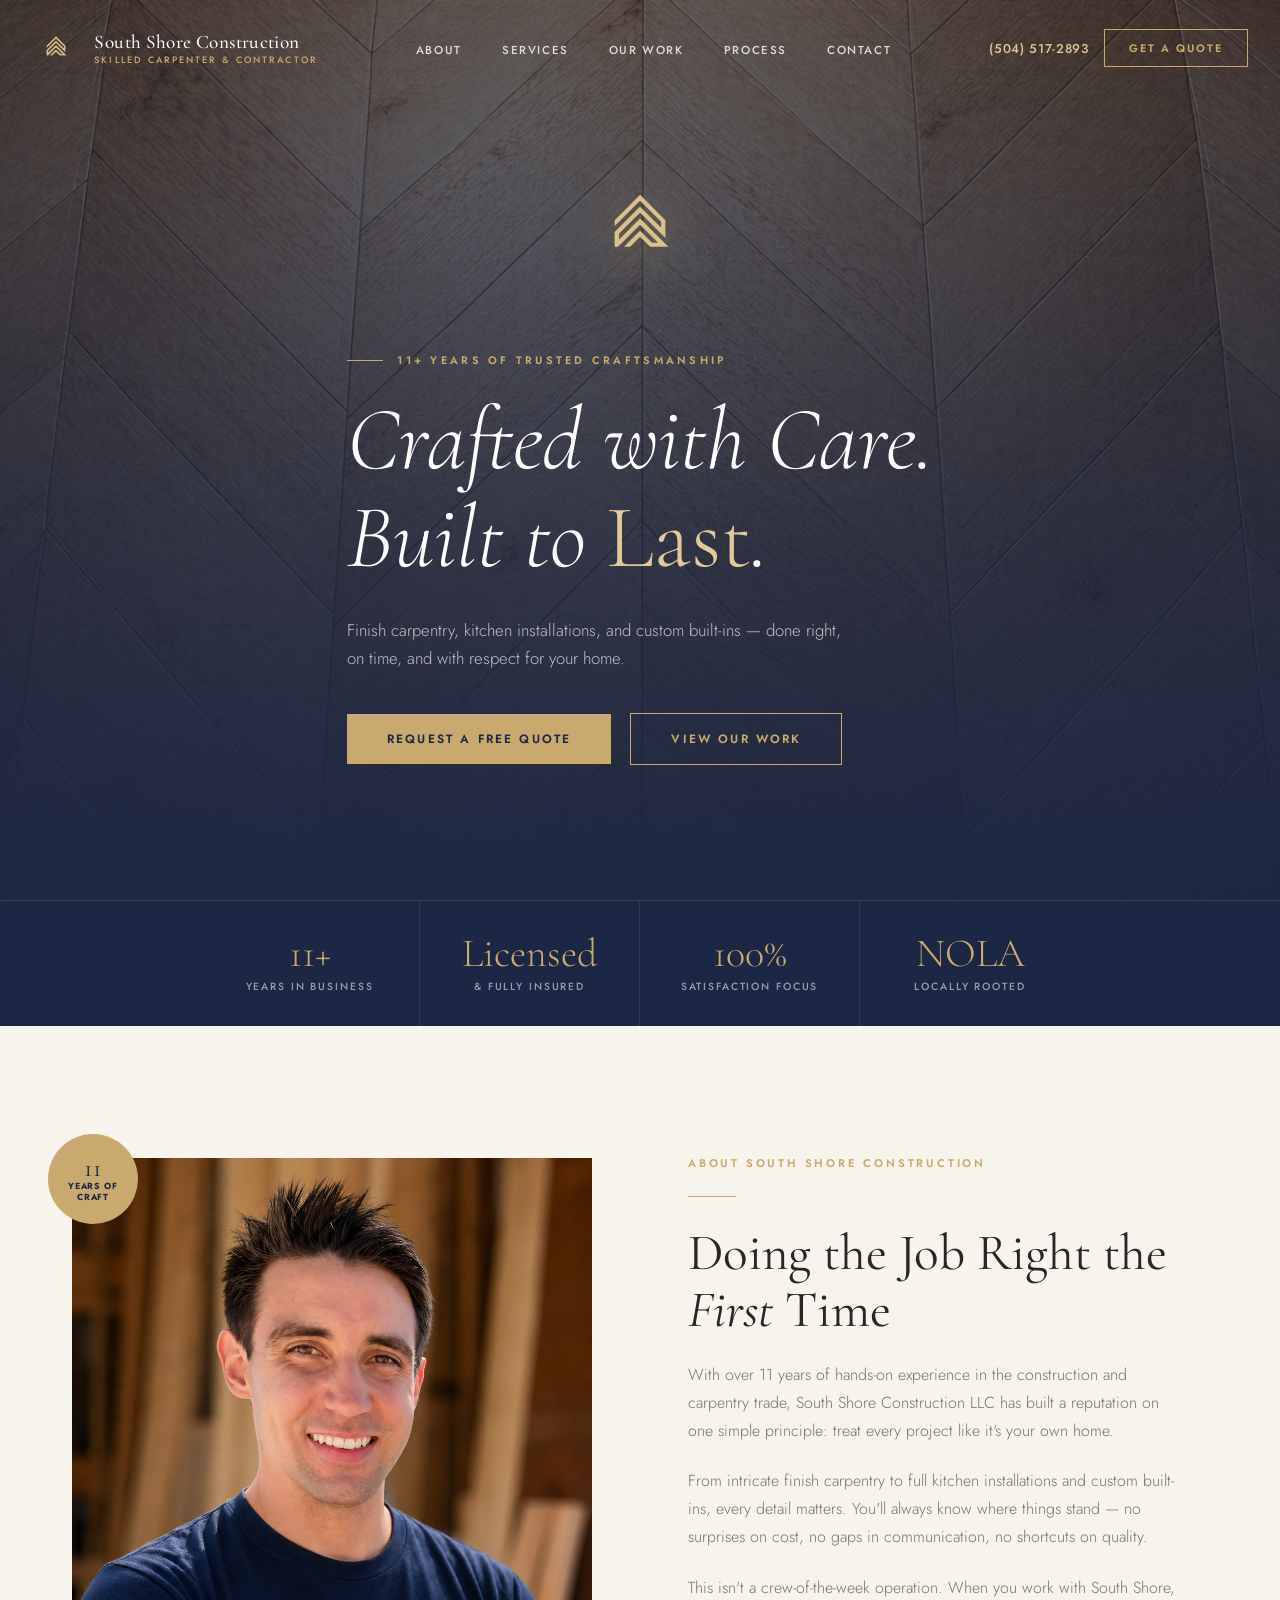
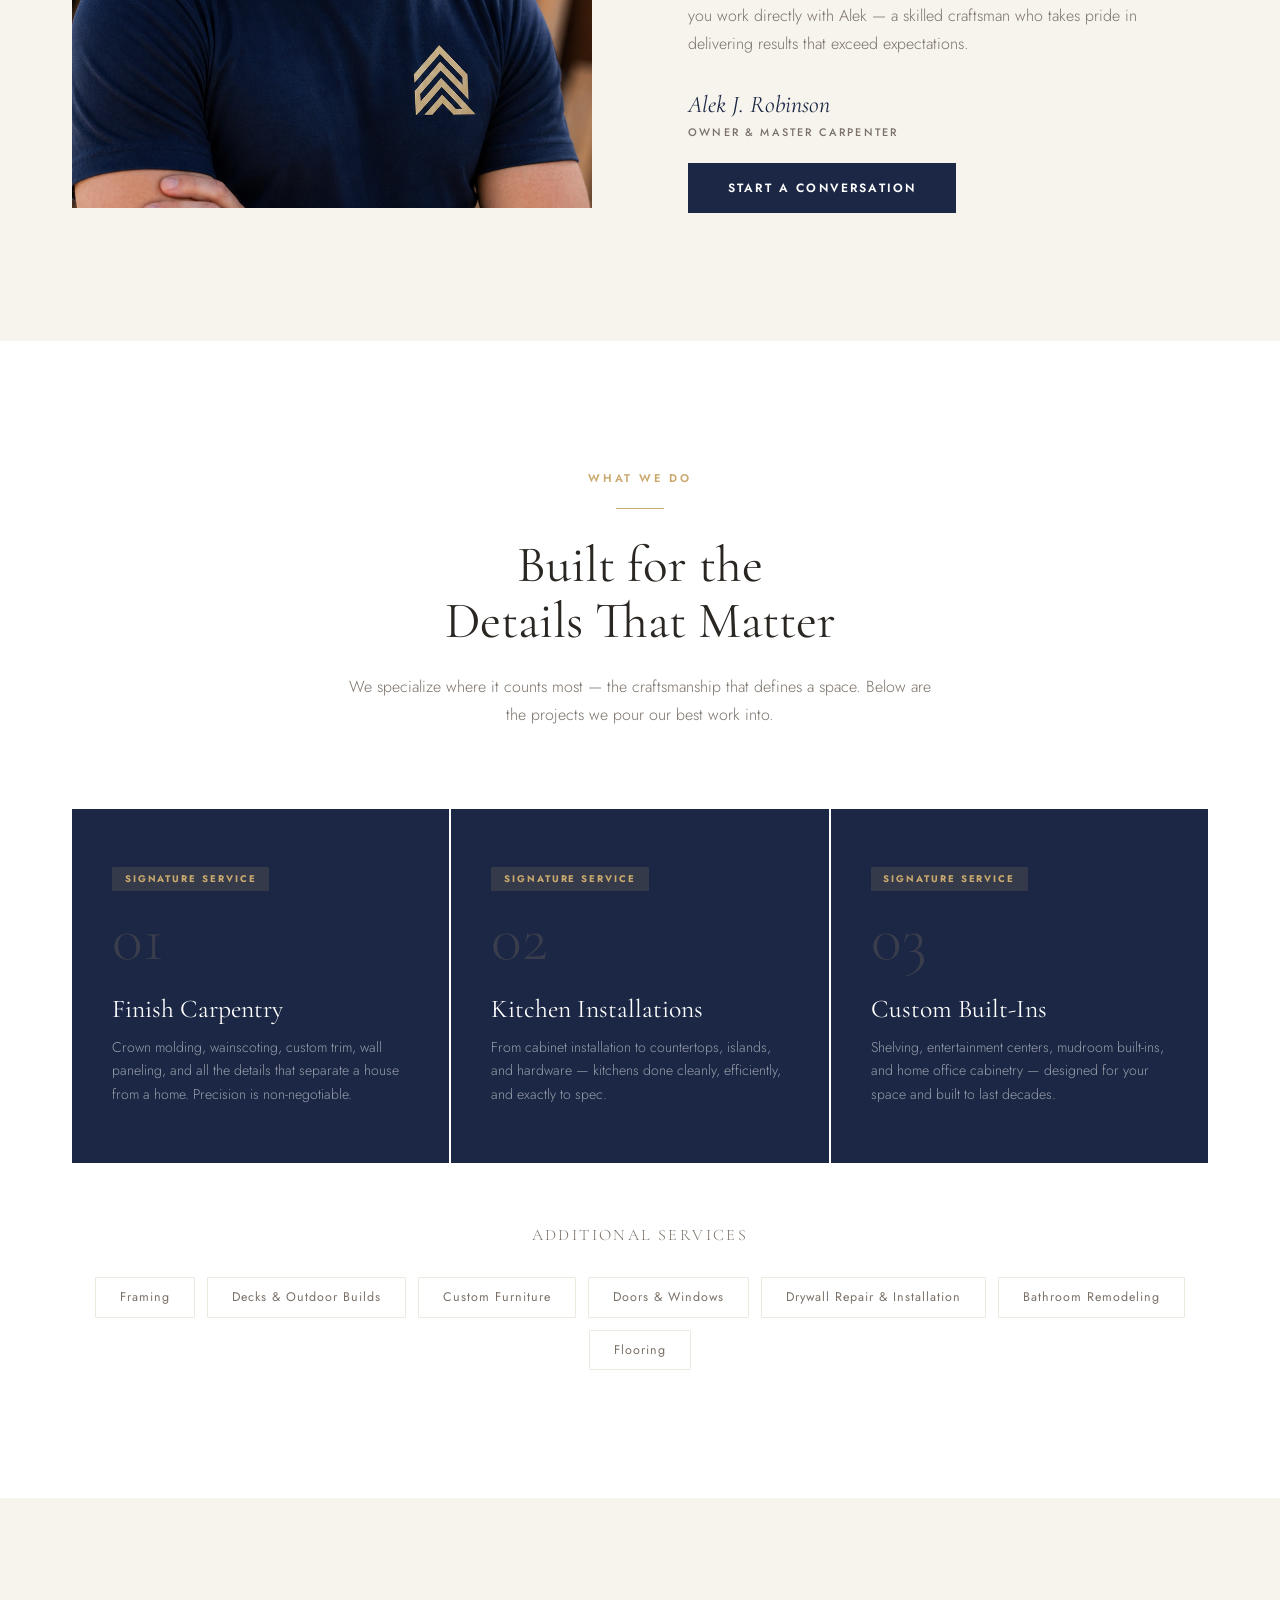
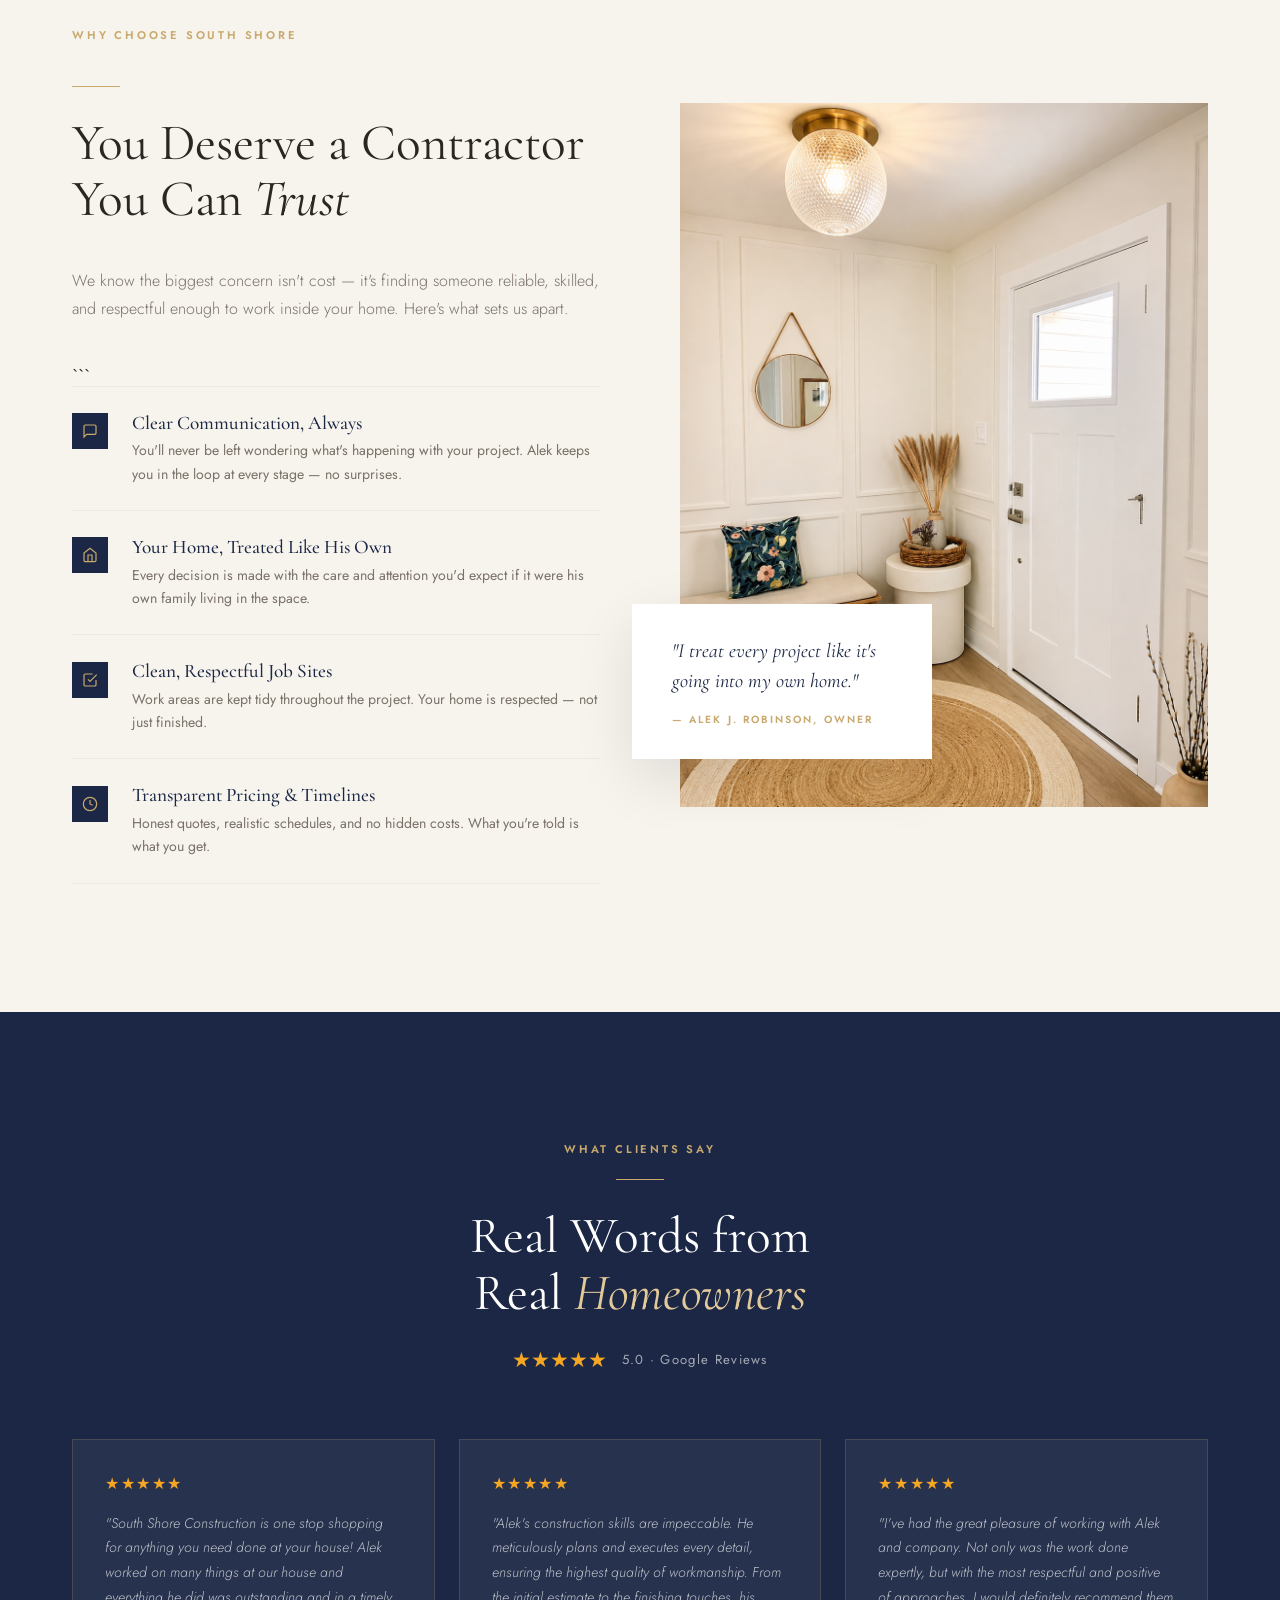
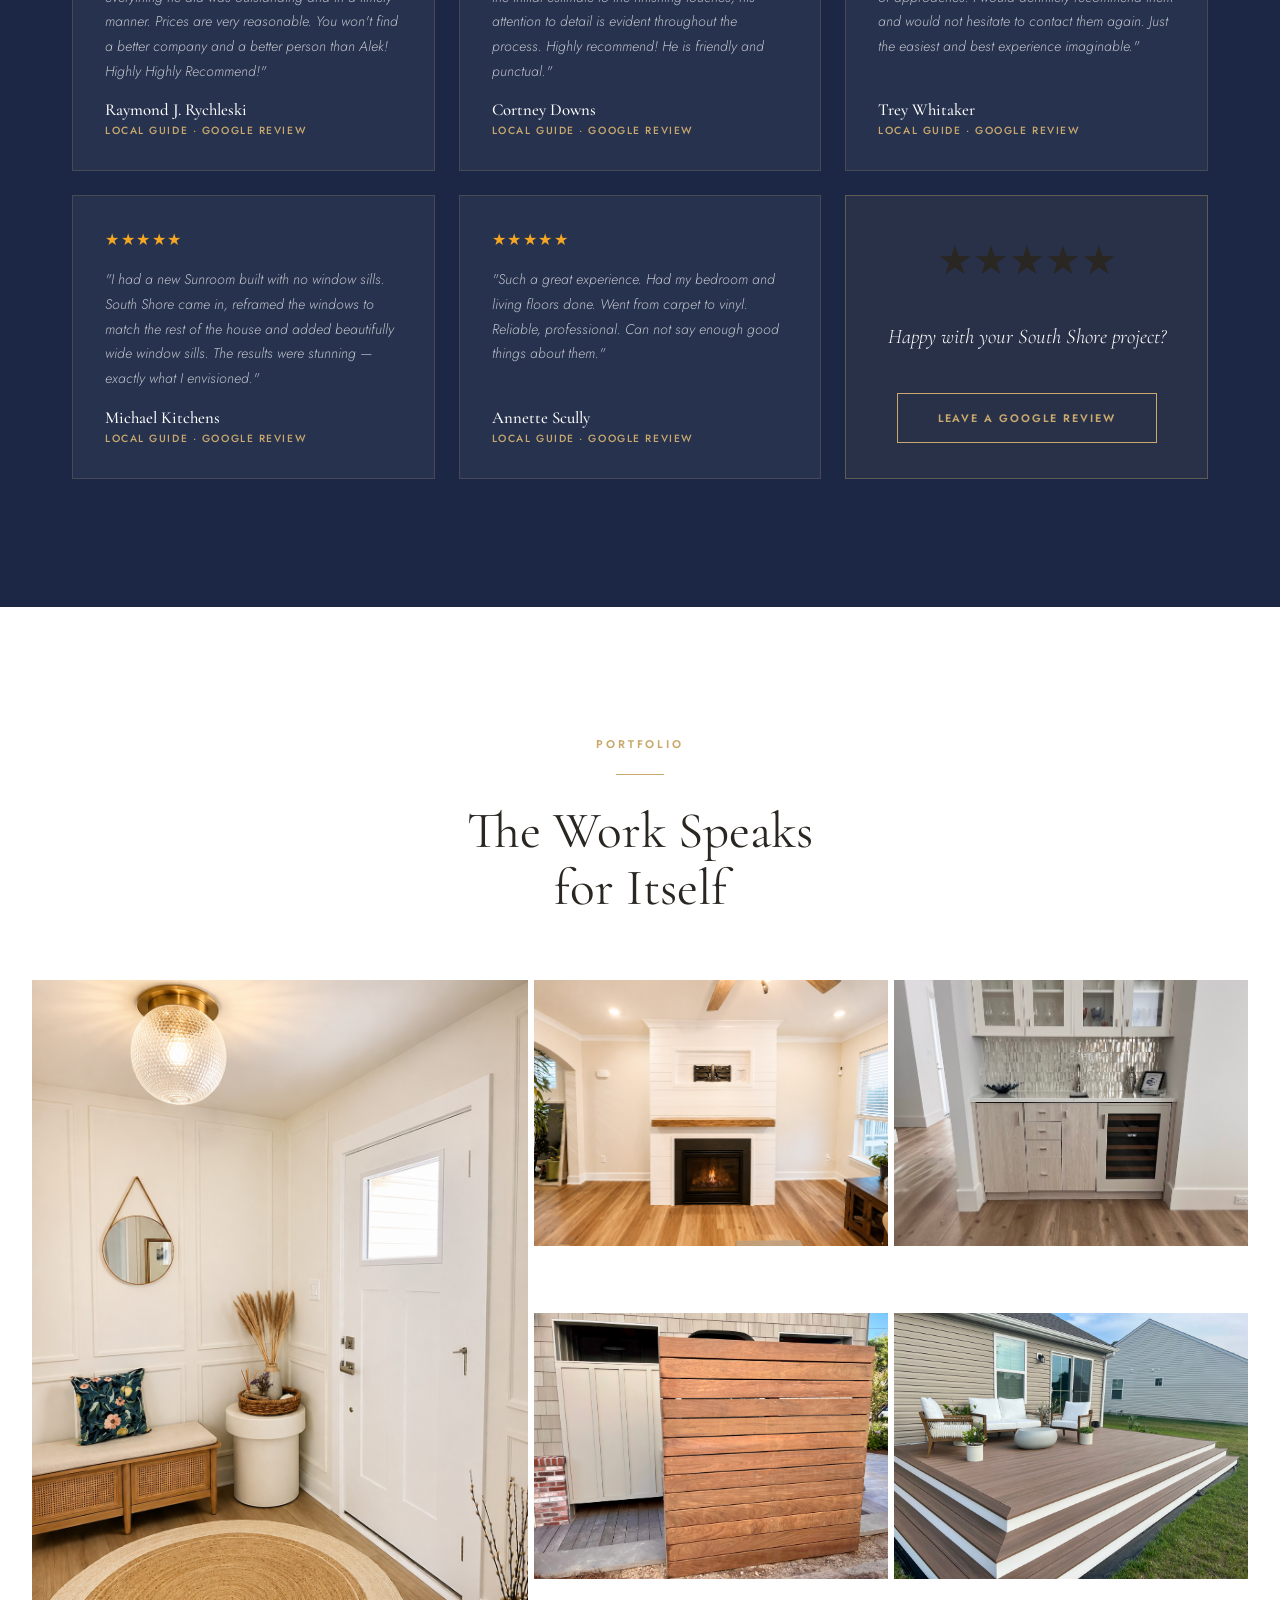
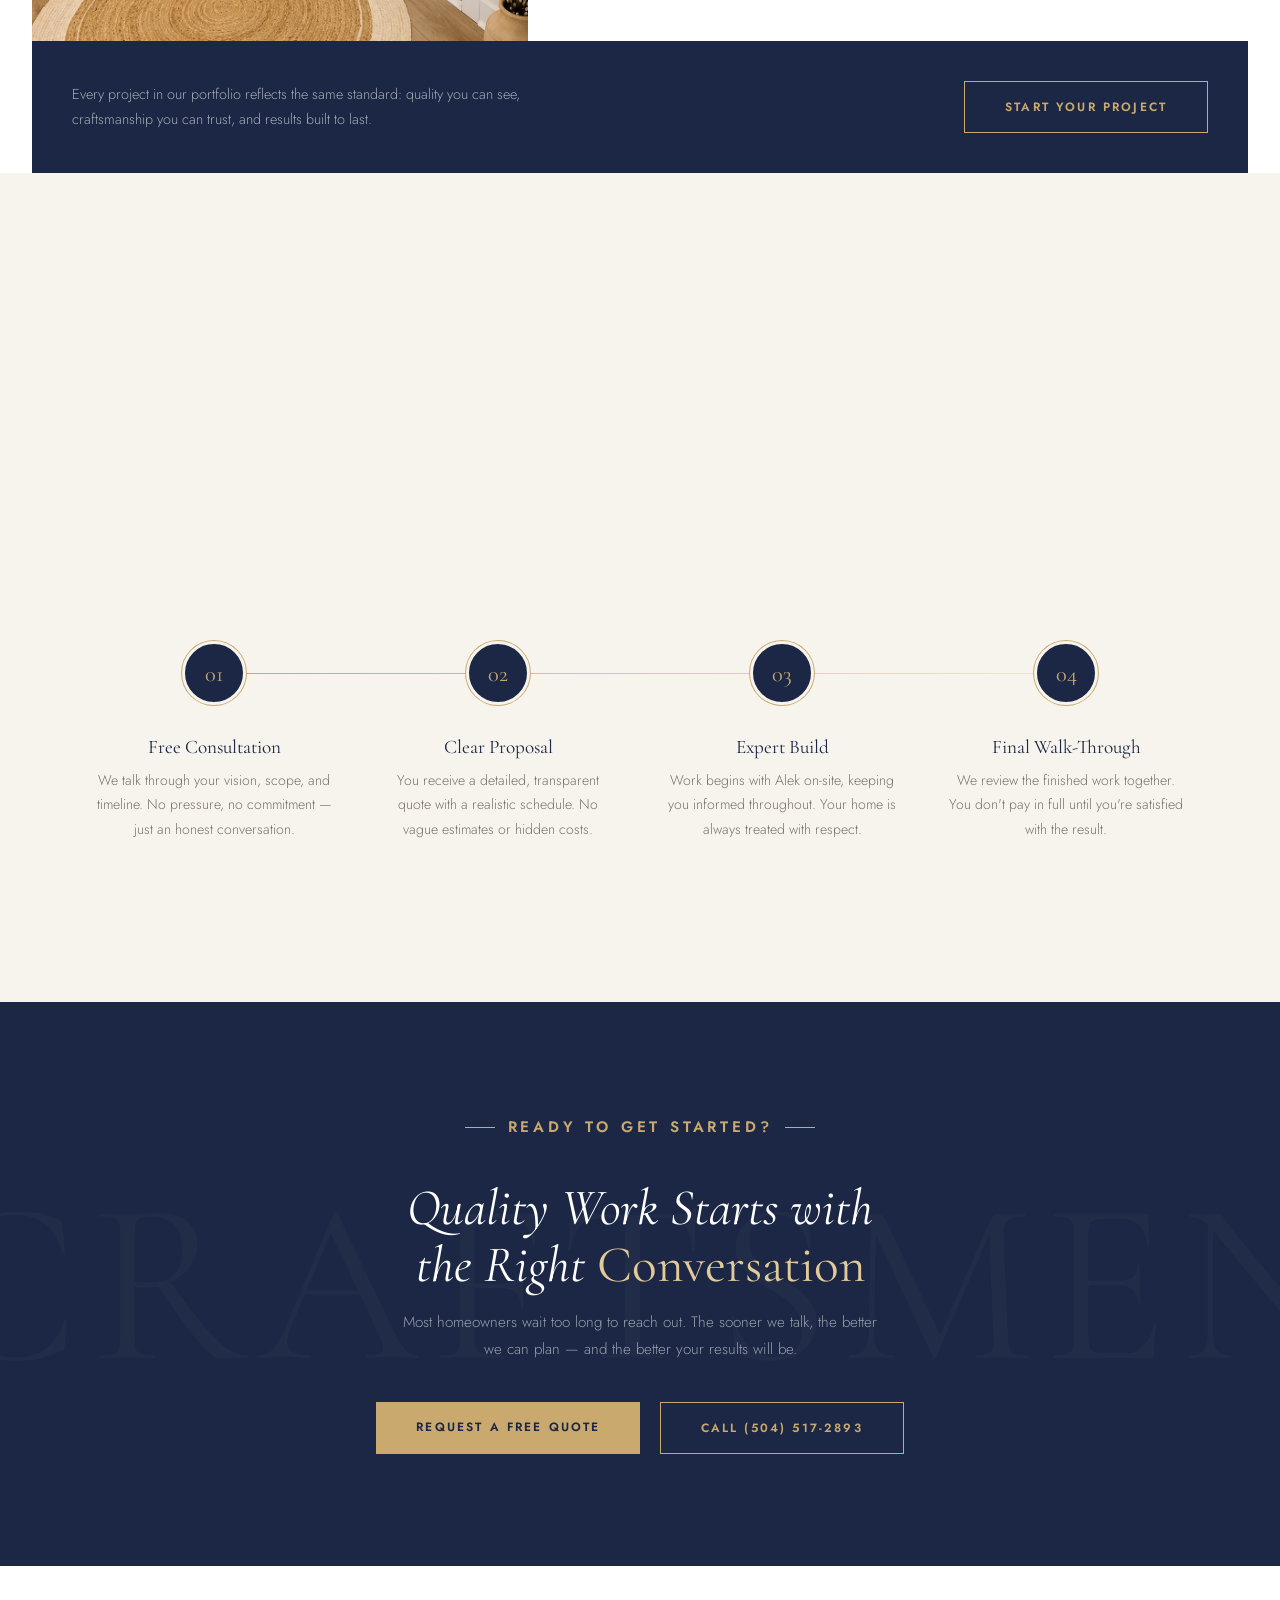
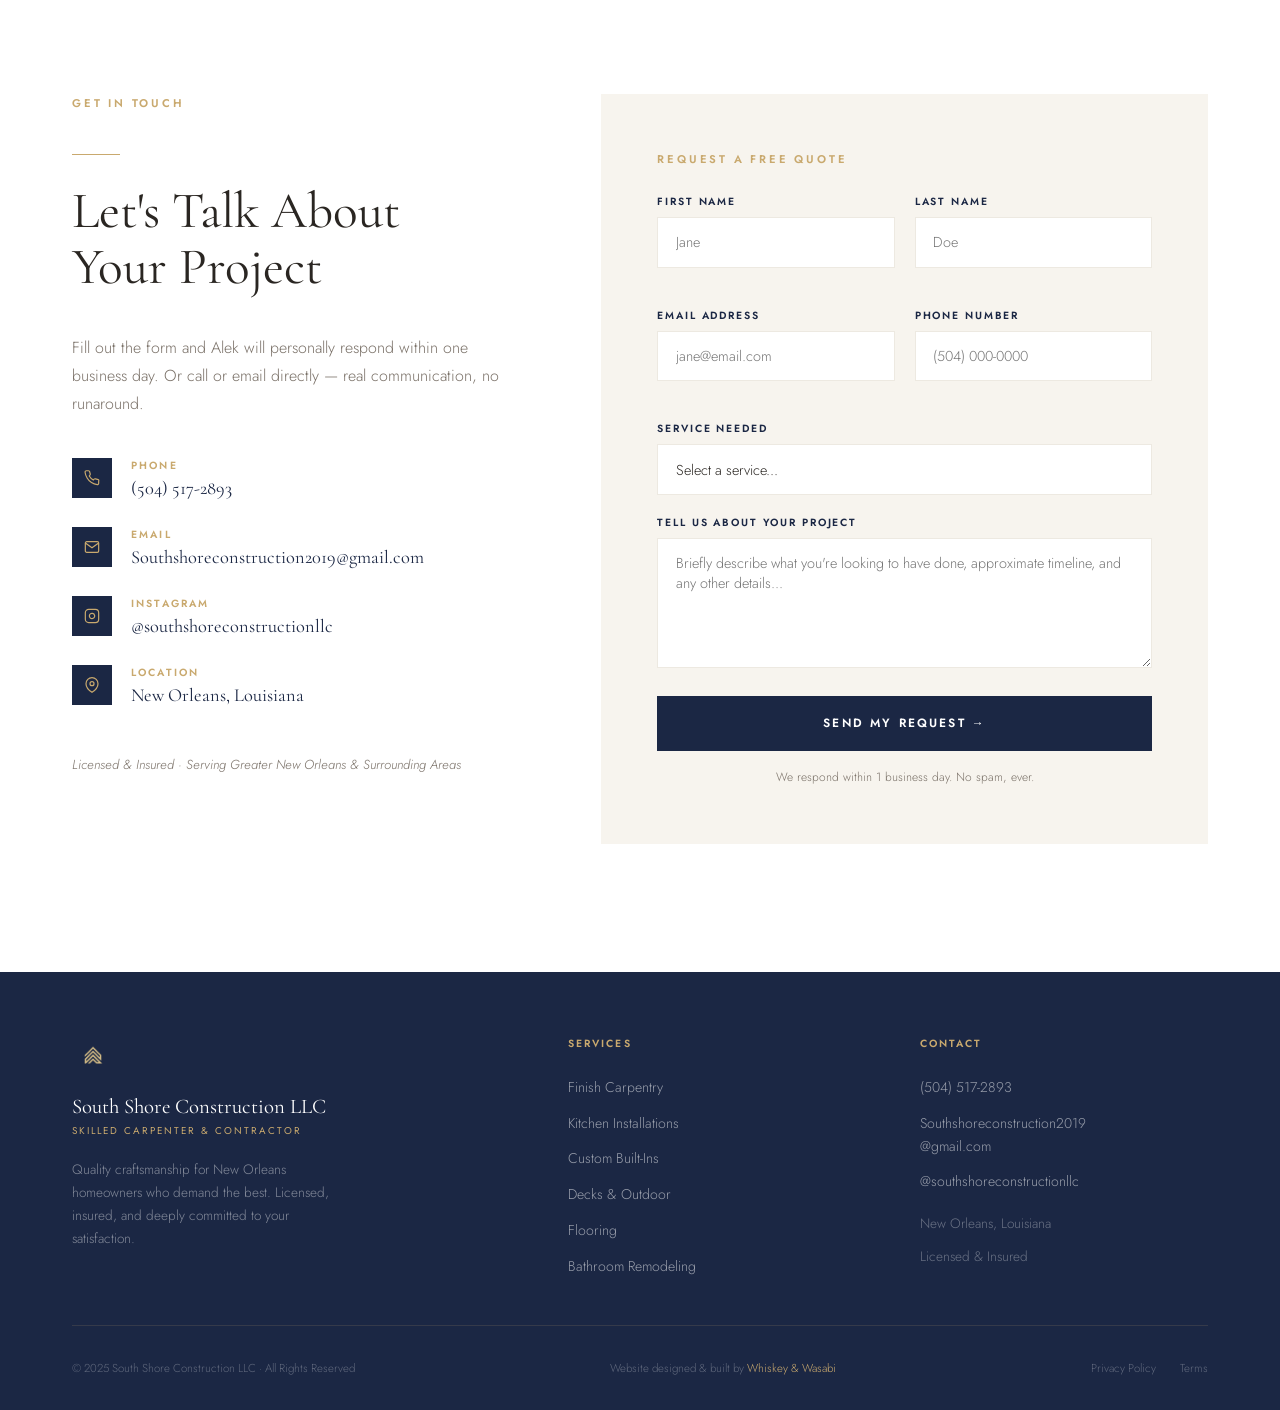
==== commit b8db00db: "add real google review link" ====
--- a/index.html
+++ b/index.html
@@ -26,7 +26,6 @@
       --border: rgba(201,169,110,0.25);
     }
 
-```
 /* ─── RESET ─── */
 *, *::before, *::after { box-sizing: border-box; margin: 0; padding: 0; }
 html { scroll-behavior: smooth; font-size: 16px; }
@@ -1294,7 +1293,6 @@
           <img src="image/alekprofile.png" alt="Alek J. Robinson – Owner, South Shore Construction" style="object-fit:cover; object-position:center top;" />
         </div>
       </div>
-
   <div class="about-text">
     <p class="label reveal">About South Shore Construction</p>
     <div class="divider reveal reveal-delay-1"></div>
@@ -1380,6 +1378,7 @@
         <br/>
         <p class="reveal">We know the biggest concern isn't cost — it's finding someone reliable, skilled, and respectful enough to work inside your home. Here's what sets us apart.</p>
 
+```
     <ul class="why-list">
       <li class="reveal">
         <div class="why-icon">
@@ -1500,7 +1499,7 @@
   <div class="review-card review-card--cta reveal reveal-delay-2">
     <div style="font-size:2.5rem; margin-bottom:1rem;">★★★★★</div>
     <p style="font-family:'Cormorant Garamond',serif; font-size:1.3rem; color:var(--white); font-style:italic; margin-bottom:1.5rem; line-height:1.5;">Happy with your South Shore project?</p>
-    <a href="https://g.page/r/review" target="_blank" rel="noopener" class="btn btn--outline-gold" style="font-size:0.68rem;">Leave a Google Review</a>
+    <a href="https://g.page/r/CZU3YjjspdlJEBM/review" target="_blank" rel="noopener" class="btn btn--outline-gold" style="font-size:0.68rem;">Leave a Google Review</a>
   </div>
 
 </div>
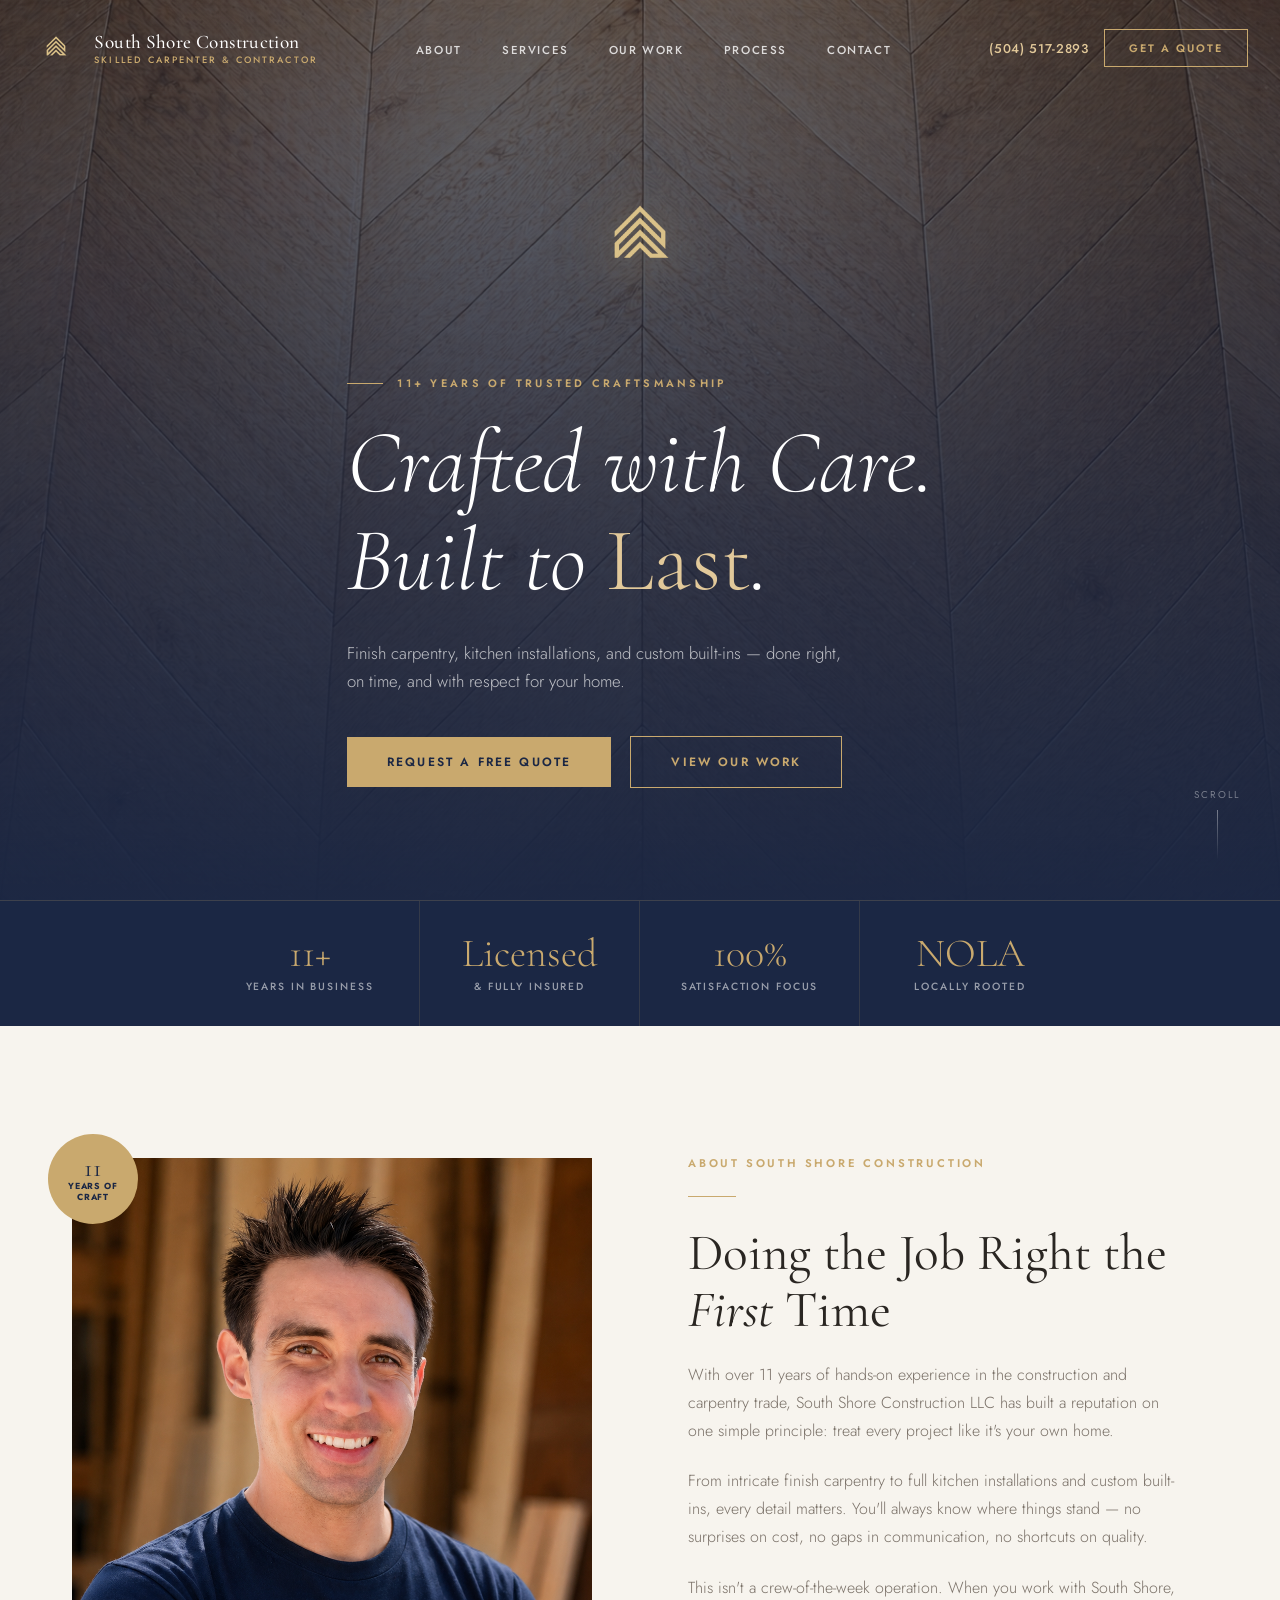
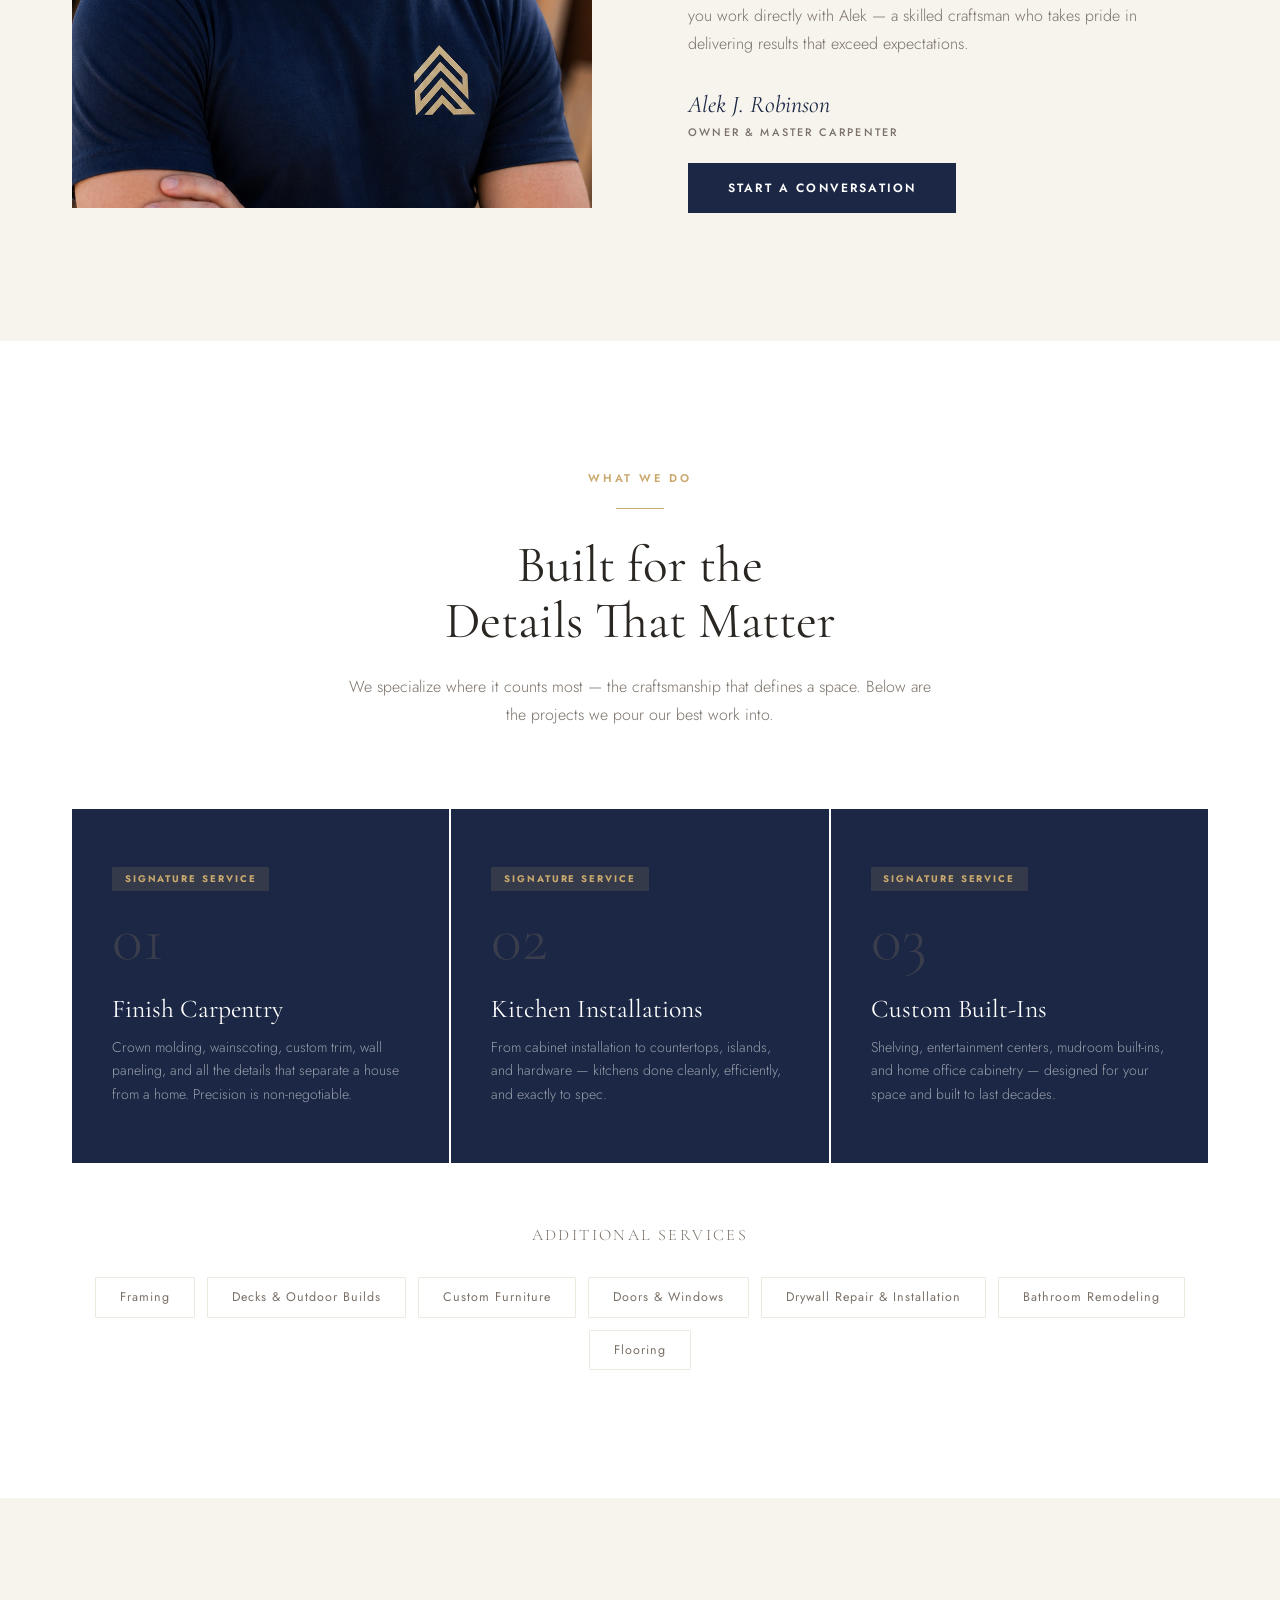
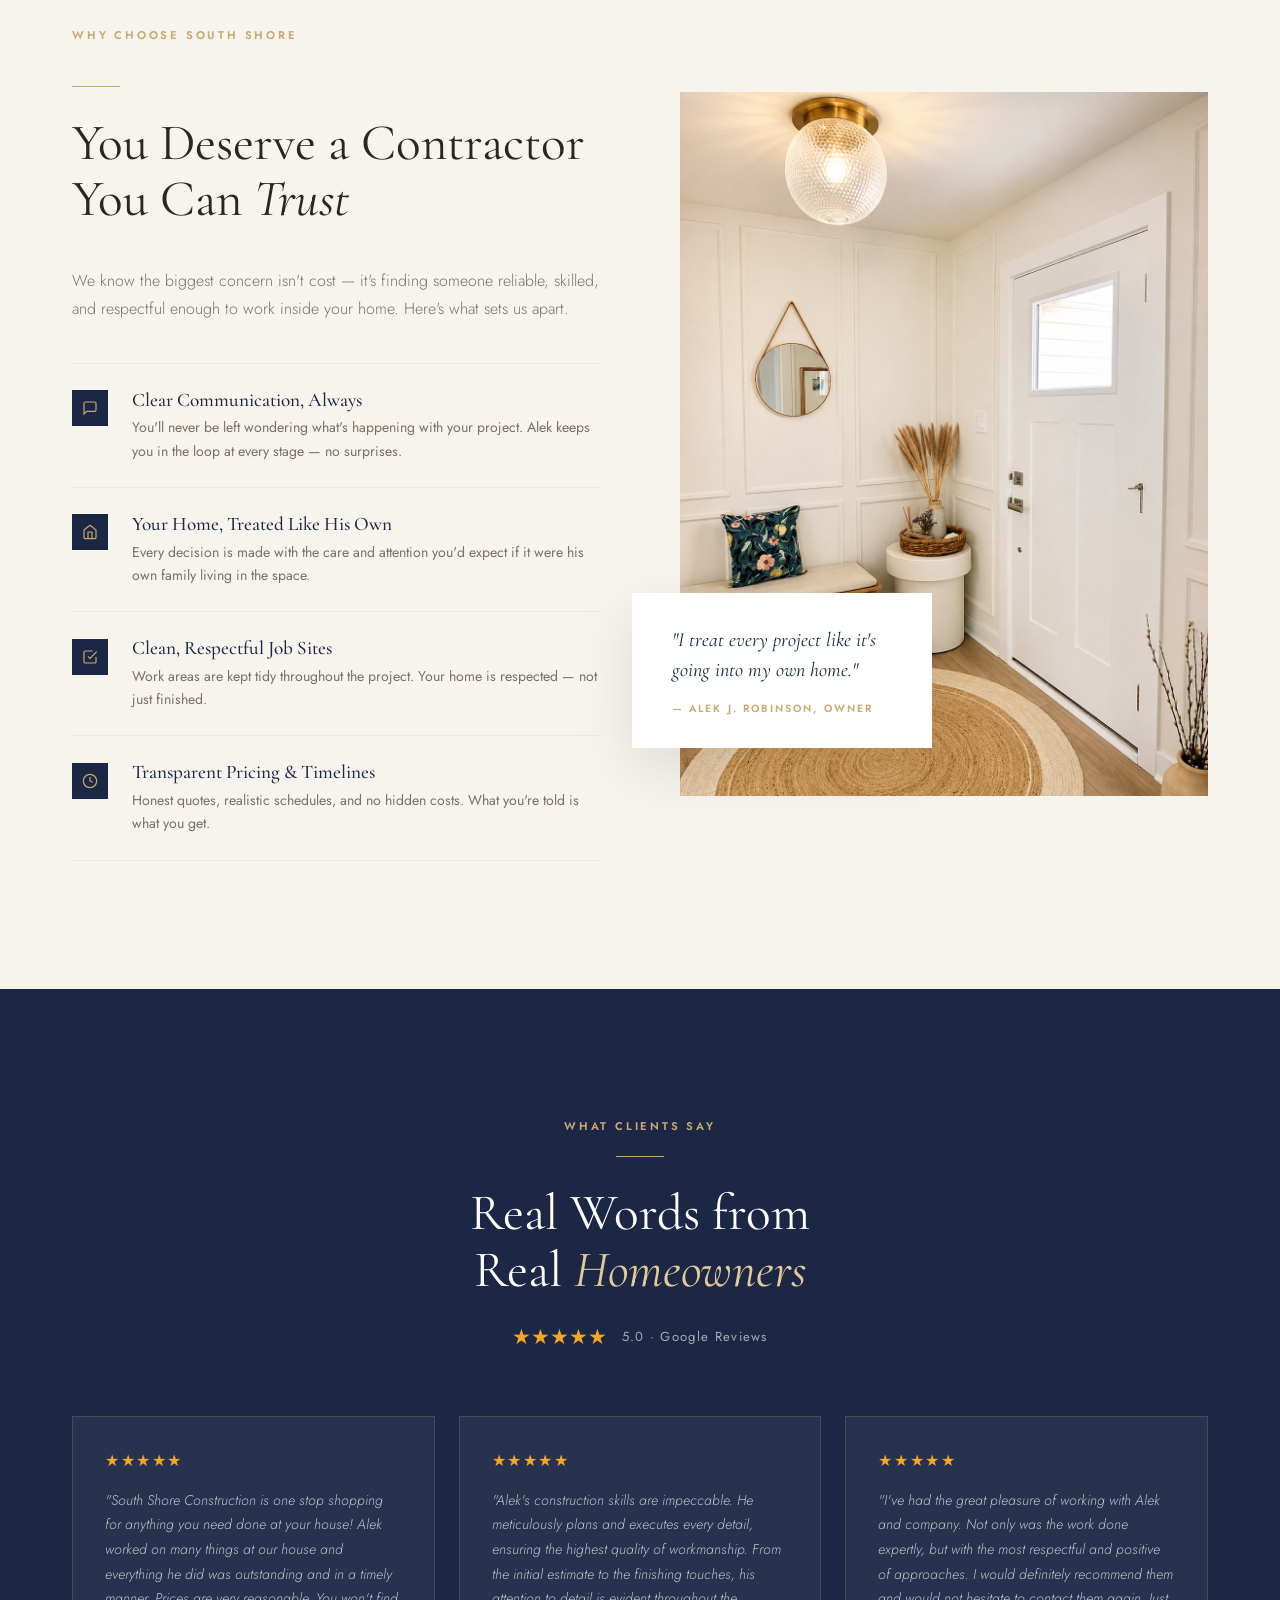
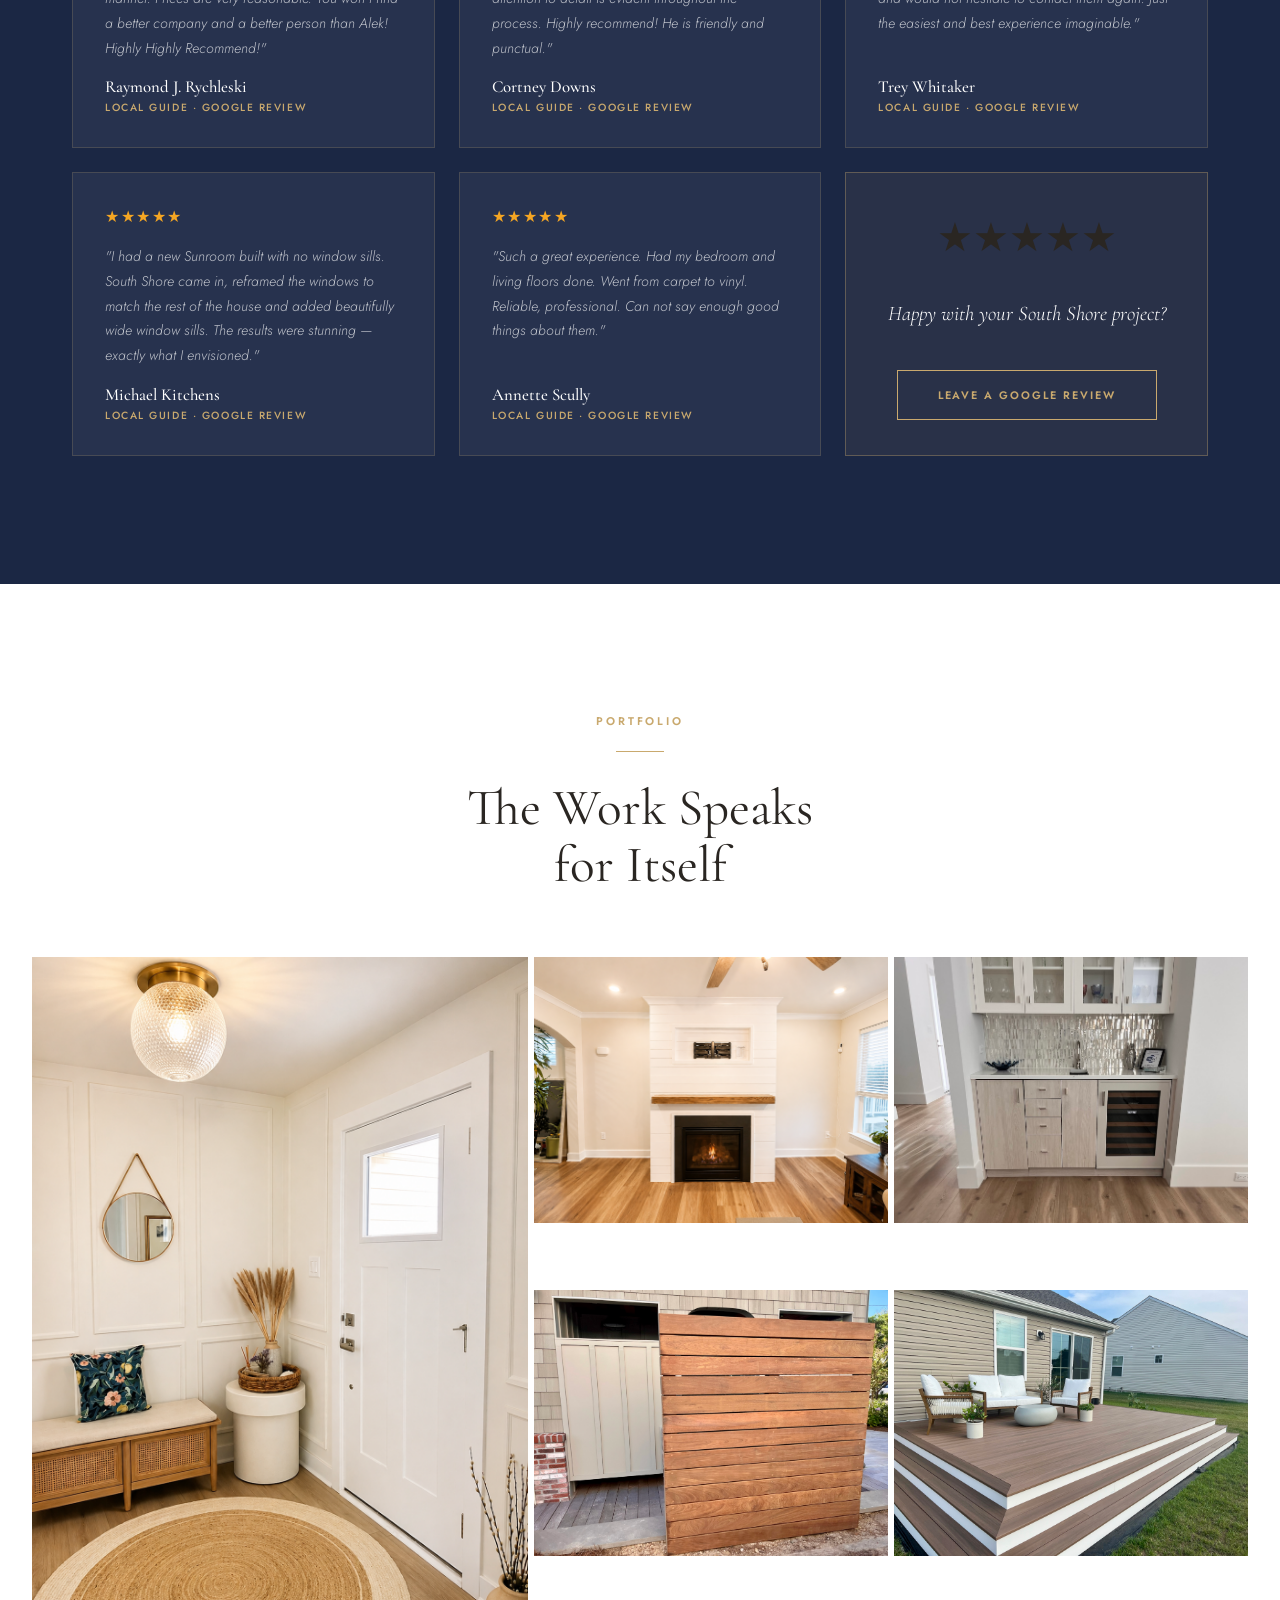
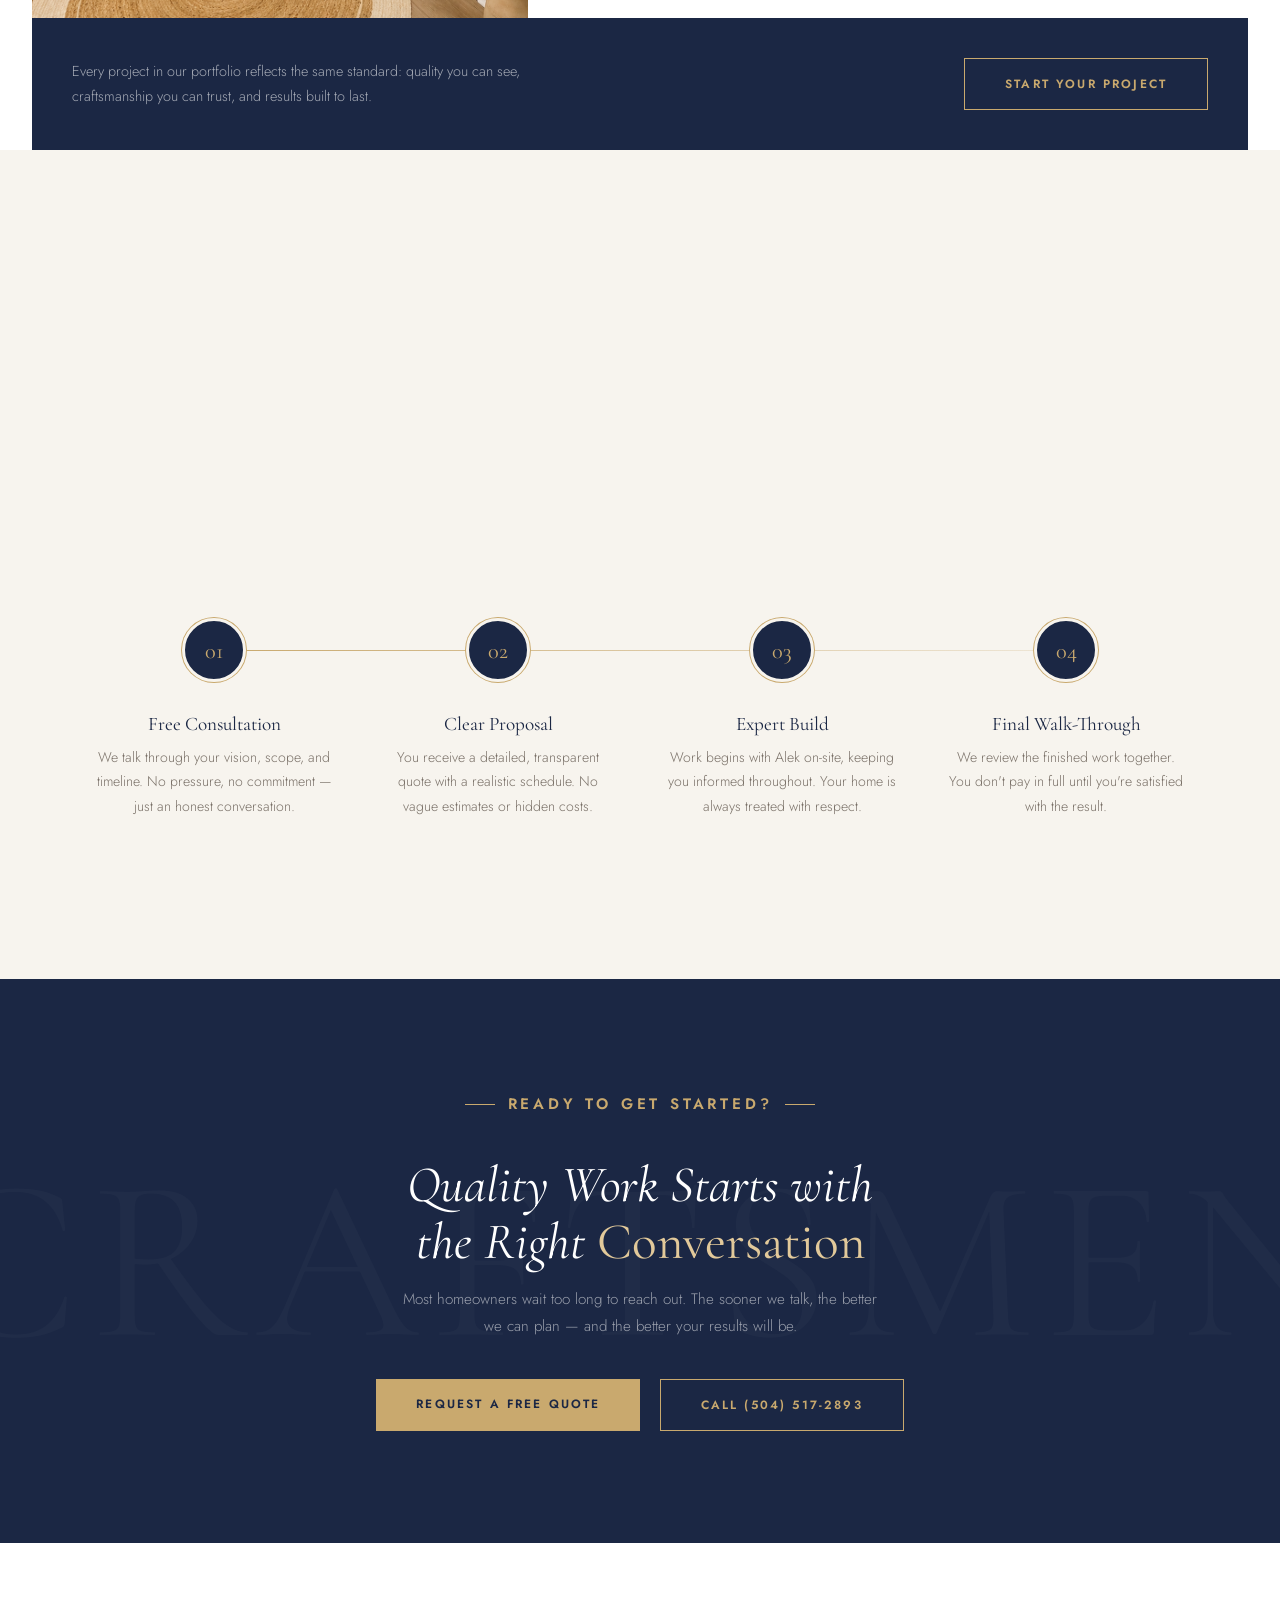
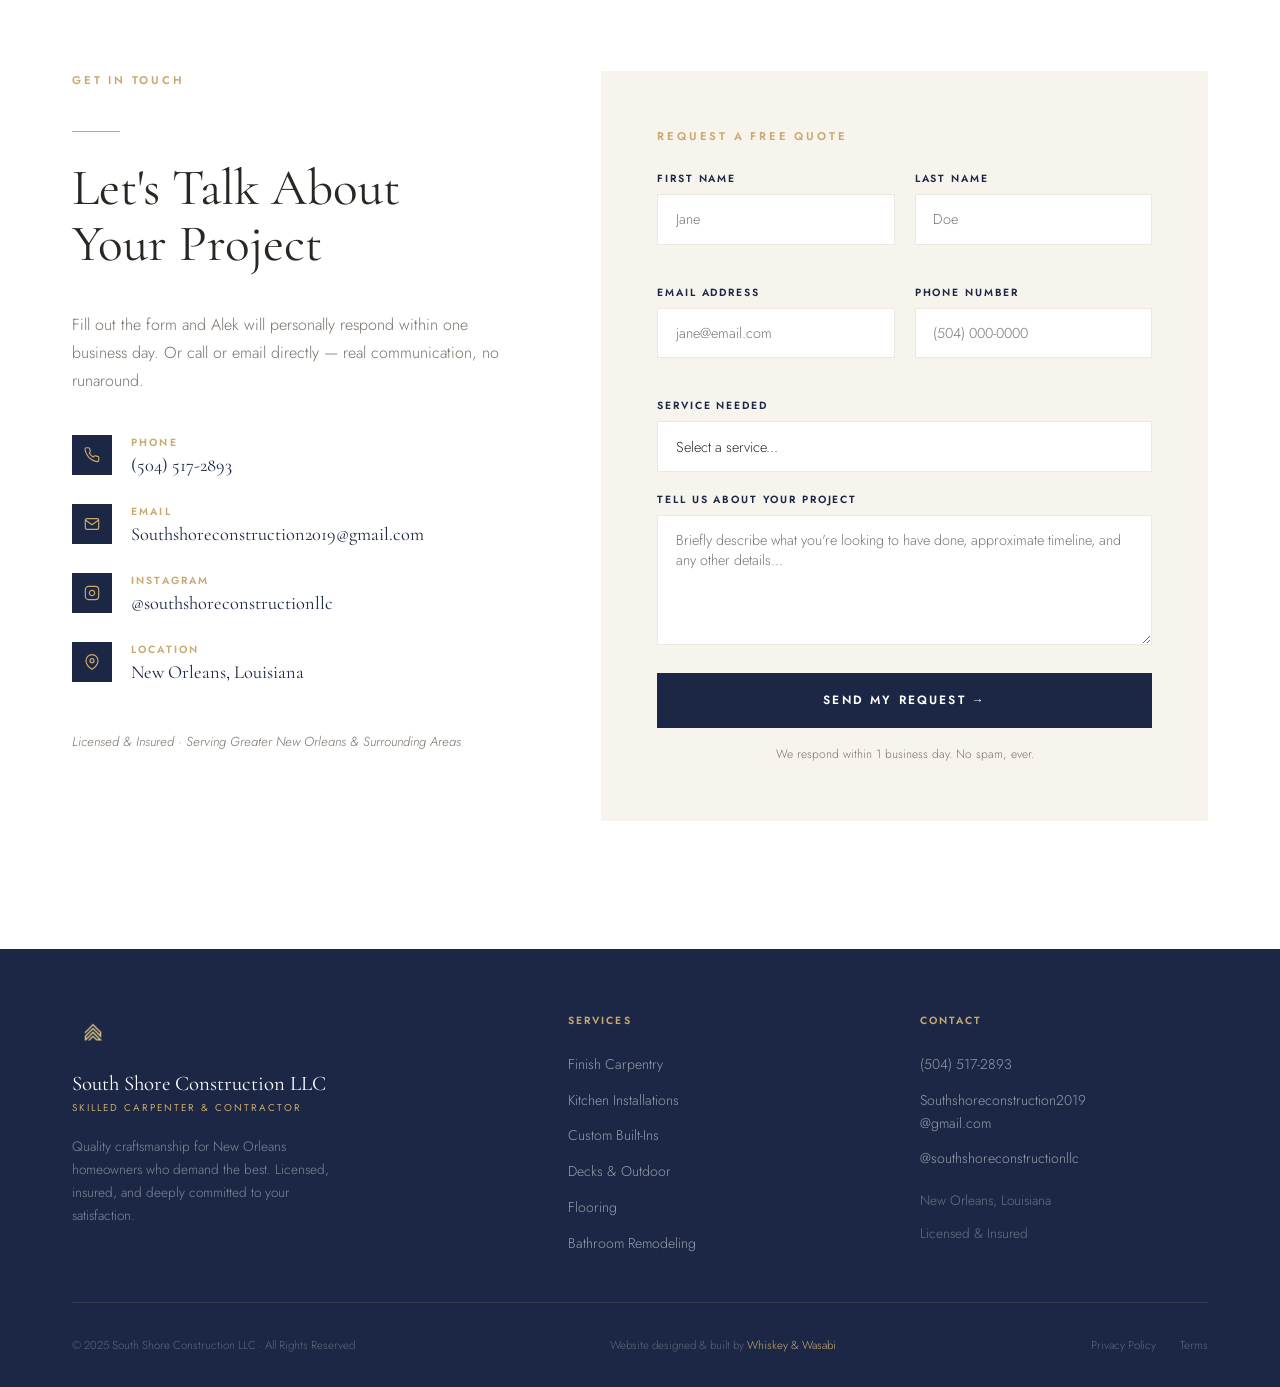
==== commit 52dffbac: "fix script.js site fully working and using three files now html, js and css" ====
--- a/index.html
+++ b/index.html
@@ -11,1163 +11,7 @@
   <link rel="apple-touch-icon" href="image/logo800px.png" />
   <link rel="preconnect" href="https://fonts.googleapis.com" />
   <link href="https://fonts.googleapis.com/css2?family=Cormorant+Garamond:ital,wght@0,300;0,400;0,500;0,600;1,300;1,400&family=Jost:wght@300;400;500;600&display=swap" rel="stylesheet" />
-  <style>
-    /* ─── TOKENS ─── */
-    :root {
-      --navy:   #1B2744;
-      --navy-light: #253360;
-      --gold:   #C9A96E;
-      --gold-light: #E2C99A;
-      --cream:  #F7F4EE;
-      --warm:   #EDE9E1;
-      --text:   #2A2622;
-      --muted:  #7A7168;
-      --white:  #FFFFFF;
-      --border: rgba(201,169,110,0.25);
-    }
-
-/* ─── RESET ─── */
-*, *::before, *::after { box-sizing: border-box; margin: 0; padding: 0; }
-html { scroll-behavior: smooth; font-size: 16px; }
-body {
-  font-family: 'Jost', sans-serif;
-  color: var(--text);
-  background: var(--cream);
-  overflow-x: hidden;
-}
-img { display: block; width: 100%; object-fit: cover; }
-a { text-decoration: none; color: inherit; }
-
-/* ─── TYPOGRAPHY ─── */
-.serif { font-family: 'Cormorant Garamond', serif; }
-h1,h2,h3 { font-family: 'Cormorant Garamond', serif; font-weight: 400; line-height: 1.1; }
-h1 { font-size: clamp(3rem, 7vw, 6rem); }
-h2 { font-size: clamp(2.2rem, 4vw, 3.6rem); }
-h3 { font-size: clamp(1.4rem, 2.5vw, 1.9rem); }
-p  { line-height: 1.75; font-weight: 300; color: var(--muted); }
-
-/* ─── UTILITIES ─── */
-.container { max-width: 1200px; margin: 0 auto; padding: 0 2rem; }
-.container--wide { max-width: 1440px; margin: 0 auto; padding: 0 2rem; }
-.label {
-  font-family: 'Jost', sans-serif;
-  font-size: 0.7rem;
-  font-weight: 600;
-  letter-spacing: 0.25em;
-  text-transform: uppercase;
-  color: var(--gold);
-}
-.divider {
-  width: 48px; height: 1px;
-  background: var(--gold);
-  margin: 1.25rem 0 1.75rem;
-}
-.divider--center { margin: 1.25rem auto 1.75rem; }
-
-/* ─── BUTTONS ─── */
-.btn {
-  display: inline-block;
-  padding: 1rem 2.5rem;
-  font-family: 'Jost', sans-serif;
-  font-size: 0.75rem;
-  font-weight: 600;
-  letter-spacing: 0.18em;
-  text-transform: uppercase;
-  cursor: pointer;
-  border: none;
-  transition: all 0.3s ease;
-}
-.btn--primary {
-  background: var(--navy);
-  color: var(--white);
-}
-.btn--primary:hover {
-  background: var(--gold);
-  color: var(--navy);
-}
-.btn--outline {
-  background: transparent;
-  color: var(--navy);
-  border: 1.5px solid var(--navy);
-}
-.btn--outline:hover {
-  background: var(--navy);
-  color: var(--white);
-}
-.btn--outline-gold {
-  background: transparent;
-  color: var(--gold);
-  border: 1.5px solid var(--gold);
-}
-.btn--outline-gold:hover {
-  background: var(--gold);
-  color: var(--navy);
-}
-.btn--gold {
-  background: var(--gold);
-  color: var(--navy);
-}
-.btn--gold:hover {
-  background: var(--navy);
-  color: var(--white);
-}
-
-/* ══════════════════════════════════════════
-   NAV
-══════════════════════════════════════════ */
-nav {
-  position: fixed; top: 0; left: 0; right: 0; z-index: 100;
-  padding: 1.5rem 2rem;
-  display: flex; align-items: center; justify-content: space-between;
-  transition: all 0.4s ease;
-}
-nav.scrolled {
-  background: rgba(27,39,68,0.97);
-  backdrop-filter: blur(10px);
-  padding: 1rem 2rem;
-  box-shadow: 0 2px 30px rgba(0,0,0,0.15);
-}
-.nav-logo {
-  display: flex; align-items: center; gap: 0.9rem;
-}
-.nav-logo svg { width: 48px; height: 48px; }
-.nav-logo-text { line-height: 1.2; }
-.nav-logo-text .name {
-  font-family: 'Cormorant Garamond', serif;
-  font-size: 1.2rem;
-  font-weight: 500;
-  color: var(--white);
-  letter-spacing: 0.02em;
-}
-.nav-logo-text .tagline {
-  font-size: 0.58rem;
-  letter-spacing: 0.22em;
-  text-transform: uppercase;
-  color: var(--gold);
-  font-weight: 500;
-}
-.nav-links {
-  display: flex; gap: 2.5rem; list-style: none;
-}
-.nav-links a {
-  font-size: 0.72rem;
-  font-weight: 500;
-  letter-spacing: 0.14em;
-  text-transform: uppercase;
-  color: rgba(255,255,255,0.8);
-  transition: color 0.2s;
-}
-.nav-links a:hover { color: var(--gold); }
-.nav-cta { display: flex; gap: 1rem; align-items: center; }
-.nav-phone {
-  font-size: 0.8rem;
-  font-weight: 500;
-  color: var(--gold-light);
-  letter-spacing: 0.05em;
-}
-.hamburger { display: none; flex-direction: column; gap: 5px; cursor: pointer; padding: 4px; }
-.hamburger span { display: block; width: 24px; height: 1.5px; background: var(--white); transition: all 0.3s; }
-
-/* ══════════════════════════════════════════
-   HERO
-══════════════════════════════════════════ */
-#hero {
-  position: relative;
-  min-height: 100vh;
-  background: var(--navy);
-  display: flex;
-  flex-direction: column;
-  overflow: hidden;
-}
-
-/* Top zone: fills empty space, centers the logo */
-.hero-upper {
-  position: relative;
-  z-index: 2;
-  flex: 1;
-  display: flex;
-  align-items: center;
-  justify-content: center;
-  padding-top: 100px; /* clears the fixed nav */
-}
-
-.hero-icon-wrap {
-  display: flex;
-  align-items: center;
-  justify-content: center;
-  animation: fadeUp 1s ease both;
-  animation-delay: 0.15s;
-}
-
-.hero-icon {
-  width: clamp(72px, 12vw, 130px);
-  height: clamp(72px, 12vw, 130px);
-  filter: drop-shadow(0 6px 28px rgba(201,169,110,0.5));
-}
-.hero-bg {
-  position: absolute; inset: 0;
-  background:
-    linear-gradient(to bottom, rgba(27,39,68,0.3) 0%, rgba(27,39,68,0.75) 60%, rgba(27,39,68,0.97) 100%);
-  z-index: 1;
-}
-/* Subtle animated texture overlay */
-.hero-texture {
-  position: absolute; inset: 0; z-index: 0;
-  background-image:
-    repeating-linear-gradient(
-      0deg,
-      transparent,
-      transparent 2px,
-      rgba(201,169,110,0.03) 2px,
-      rgba(201,169,110,0.03) 4px
-    );
-}
-/* Hero image area — user replaces with real photo */
-.hero-img-wrap {
-  position: absolute; inset: 0; z-index: 0;
-  overflow: hidden;
-}
-.hero-img-wrap img {
-  width: 100%; height: 100%; object-fit: cover;
-  filter: brightness(0.55);
-  transform: scale(1.04);
-  animation: slowZoom 18s ease-out forwards;
-}
-@keyframes slowZoom { to { transform: scale(1); } }
-
-.hero-content {
-  position: relative; z-index: 2;
-  padding: 0 2rem 7rem;
-  max-width: 1200px; margin: 0 auto; width: 100%;
-  animation: fadeUp 1.1s ease both;
-  animation-delay: 0.5s;
-}
-@keyframes fadeUp {
-  from { opacity: 0; transform: translateY(28px); }
-  to   { opacity: 1; transform: translateY(0); }
-}
-.hero-eyebrow {
-  font-size: 0.68rem;
-  font-weight: 600;
-  letter-spacing: 0.3em;
-  text-transform: uppercase;
-  color: var(--gold);
-  margin-bottom: 1.4rem;
-  display: flex; align-items: center; gap: 0.9rem;
-}
-.hero-eyebrow::before {
-  content: '';
-  display: block;
-  width: 36px; height: 1px;
-  background: var(--gold);
-}
-.hero-headline {
-  color: var(--white);
-  max-width: 750px;
-  margin-bottom: 1.75rem;
-  font-weight: 300;
-  font-style: italic;
-}
-.hero-headline em { font-style: normal; color: var(--gold-light); }
-.hero-sub {
-  color: rgba(255,255,255,0.7);
-  font-size: 1.05rem;
-  font-weight: 300;
-  max-width: 500px;
-  margin-bottom: 2.5rem;
-  line-height: 1.7;
-}
-.hero-actions {
-  display: flex; gap: 1.2rem; flex-wrap: wrap; align-items: center;
-}
-/* Hero centered logo stamp */
-.hero-logo-center {
-  position: absolute;
-  top: 50%;
-  left: 50%;
-  transform: translate(-50%, -50%);
-  z-index: 2;
-  display: flex;
-  flex-direction: column;
-  align-items: center;
-  text-align: center;
-  animation: fadeDown 1.2s ease both;
-  animation-delay: 0.1s;
-  pointer-events: none;
-  width: 100%;
-  padding: 0 2rem;
-}
-@keyframes fadeDown {
-  from { opacity: 0; transform: translate(-50%, -55%); }
-  to   { opacity: 1; transform: translate(-50%, -50%); }
-}
-.hero-logo-center svg {
-  width: 110px;
-  height: 110px;
-  filter: drop-shadow(0 4px 24px rgba(201,169,110,0.35));
-}
-.hero-logo-center .logo-name {
-  font-family: 'Cormorant Garamond', serif;
-  font-size: clamp(1.5rem, 3vw, 2.4rem);
-  font-weight: 400;
-  color: var(--white);
-  letter-spacing: 0.06em;
-  line-height: 1.15;
-  margin-top: 0.5rem;
-  text-shadow: 0 2px 20px rgba(0,0,0,0.4);
-}
-.hero-logo-center .logo-rule {
-  width: 60px; height: 1px;
-  background: var(--gold);
-  margin: 0.85rem auto;
-  opacity: 0.8;
-}
-.hero-logo-center .logo-sub {
-  font-family: 'Jost', sans-serif;
-  font-size: 0.7rem;
-  font-weight: 500;
-  letter-spacing: 0.3em;
-  text-transform: uppercase;
-  color: var(--gold-light);
-  text-shadow: 0 1px 8px rgba(0,0,0,0.3);
-}
-.hero-logo-center .logo-badge {
-  display: flex;
-  gap: 1.2rem;
-  margin-top: 0.8rem;
-  opacity: 0.6;
-  flex-wrap: wrap;
-  justify-content: center;
-}
-.hero-logo-center .logo-badge span {
-  font-size: 0.58rem;
-  letter-spacing: 0.2em;
-  text-transform: uppercase;
-  color: var(--white);
-  font-weight: 400;
-}
-.hero-logo-center .logo-badge span::before {
-  content: '·';
-  margin-right: 0.6rem;
-  color: var(--gold);
-}
-  position: absolute; bottom: 2.5rem; right: 2.5rem; z-index: 2;
-  display: flex; flex-direction: column; align-items: center; gap: 0.5rem;
-  color: rgba(255,255,255,0.4);
-  font-size: 0.62rem;
-  letter-spacing: 0.2em;
-  text-transform: uppercase;
-}
-.hero-scroll::after {
-  content: '';
-  width: 1px; height: 50px;
-  background: linear-gradient(to bottom, rgba(255,255,255,0.4), transparent);
-}
-
-/* ══════════════════════════════════════════
-   TRUST BAR
-══════════════════════════════════════════ */
-.trust-bar {
-  background: var(--navy);
-  border-top: 1px solid rgba(201,169,110,0.2);
-}
-.trust-bar-inner {
-  display: flex;
-  justify-content: center;
-  gap: 0;
-}
-.trust-item {
-  flex: 1;
-  max-width: 220px;
-  padding: 2rem 1.5rem;
-  text-align: center;
-  border-right: 1px solid rgba(201,169,110,0.15);
-}
-.trust-item:last-child { border-right: none; }
-.trust-num {
-  font-family: 'Cormorant Garamond', serif;
-  font-size: 2.5rem;
-  font-weight: 300;
-  color: var(--gold);
-  line-height: 1;
-  margin-bottom: 0.4rem;
-}
-.trust-desc {
-  font-size: 0.65rem;
-  font-weight: 500;
-  letter-spacing: 0.18em;
-  text-transform: uppercase;
-  color: rgba(255,255,255,0.55);
-}
-
-/* ══════════════════════════════════════════
-   INTRO / ABOUT
-══════════════════════════════════════════ */
-#about {
-  padding: 8rem 0;
-  background: var(--cream);
-}
-.about-grid {
-  display: grid;
-  grid-template-columns: 1fr 1fr;
-  gap: 6rem;
-  align-items: center;
-}
-.about-img-stack {
-  position: relative;
-}
-.about-img-main {
-  width: 100%;
-  aspect-ratio: 4/5;
-  background: var(--warm);
-  overflow: hidden;
-}
-.about-img-main img {
-  width: 100%; height: 100%; object-fit: cover;
-  transition: transform 0.6s ease;
-}
-.about-img-main:hover img { transform: scale(1.03); }
-.about-img-accent {
-  position: absolute;
-  bottom: -2.5rem;
-  right: -2.5rem;
-  width: 48%;
-  aspect-ratio: 1/1;
-  background: var(--navy);
-  border: 6px solid var(--cream);
-  overflow: hidden;
-  z-index: 1;
-}
-.about-img-accent img {
-  width: 100%; height: 100%; object-fit: cover;
-  opacity: 0.9;
-}
-.about-badge {
-  position: absolute;
-  top: -1.5rem;
-  left: -1.5rem;
-  width: 90px; height: 90px;
-  background: var(--gold);
-  border-radius: 50%;
-  display: flex; flex-direction: column;
-  align-items: center; justify-content: center;
-  z-index: 2;
-}
-.about-badge .num {
-  font-family: 'Cormorant Garamond', serif;
-  font-size: 1.6rem;
-  font-weight: 400;
-  color: var(--navy);
-  line-height: 1;
-}
-.about-badge .text {
-  font-size: 0.55rem;
-  font-weight: 700;
-  letter-spacing: 0.08em;
-  text-transform: uppercase;
-  color: var(--navy);
-  text-align: center;
-  line-height: 1.3;
-}
-.about-text { padding-right: 2rem; }
-.about-text h2 { margin-bottom: 0; }
-.about-text p { margin-bottom: 1.4rem; }
-.about-signature {
-  font-family: 'Cormorant Garamond', serif;
-  font-size: 1.5rem;
-  font-style: italic;
-  color: var(--navy);
-  margin-top: 2rem;
-  margin-bottom: 0.3rem;
-}
-.about-title {
-  font-size: 0.68rem;
-  font-weight: 500;
-  letter-spacing: 0.2em;
-  text-transform: uppercase;
-  color: var(--muted);
-}
-
-/* ══════════════════════════════════════════
-   SERVICES
-══════════════════════════════════════════ */
-#services {
-  padding: 8rem 0;
-  background: var(--white);
-}
-.services-header {
-  text-align: center;
-  max-width: 600px;
-  margin: 0 auto 5rem;
-}
-.services-primary {
-  display: grid;
-  grid-template-columns: repeat(3, 1fr);
-  gap: 2px;
-  margin-bottom: 4rem;
-}
-.service-card {
-  background: var(--navy);
-  padding: 3.5rem 2.5rem;
-  position: relative;
-  overflow: hidden;
-  cursor: default;
-  transition: all 0.35s ease;
-}
-.service-card::before {
-  content: '';
-  position: absolute; inset: 0;
-  background: linear-gradient(135deg, rgba(201,169,110,0.12) 0%, transparent 60%);
-  opacity: 0;
-  transition: opacity 0.35s;
-}
-.service-card:hover { transform: translateY(-4px); }
-.service-card:hover::before { opacity: 1; }
-.service-card-num {
-  font-family: 'Cormorant Garamond', serif;
-  font-size: 4rem;
-  font-weight: 300;
-  color: rgba(201,169,110,0.18);
-  line-height: 1;
-  margin-bottom: 1.5rem;
-  transition: color 0.35s;
-}
-.service-card:hover .service-card-num { color: rgba(201,169,110,0.35); }
-.service-card h3 {
-  color: var(--white);
-  font-size: 1.6rem;
-  margin-bottom: 0.8rem;
-}
-.service-card p {
-  color: rgba(255,255,255,0.55);
-  font-size: 0.88rem;
-  line-height: 1.7;
-}
-.service-card-tag {
-  display: inline-block;
-  font-size: 0.6rem;
-  font-weight: 700;
-  letter-spacing: 0.2em;
-  text-transform: uppercase;
-  color: var(--gold);
-  background: rgba(201,169,110,0.15);
-  padding: 0.3rem 0.8rem;
-  margin-bottom: 1rem;
-  border-radius: 1px;
-}
-
-/* Secondary services */
-.services-secondary-title {
-  text-align: center;
-  margin-bottom: 2rem;
-}
-.services-secondary-title h3 {
-  font-size: 1rem;
-  font-weight: 300;
-  letter-spacing: 0.15em;
-  text-transform: uppercase;
-  color: var(--muted);
-}
-.services-secondary {
-  display: flex;
-  flex-wrap: wrap;
-  justify-content: center;
-  gap: 0.75rem;
-}
-.service-pill {
-  padding: 0.65rem 1.5rem;
-  border: 1px solid var(--warm);
-  font-size: 0.78rem;
-  font-weight: 400;
-  color: var(--muted);
-  letter-spacing: 0.08em;
-  transition: all 0.25s;
-  border-radius: 1px;
-}
-.service-pill:hover {
-  border-color: var(--navy);
-  color: var(--navy);
-  background: var(--warm);
-}
-
-/* ══════════════════════════════════════════
-   WHY US
-══════════════════════════════════════════ */
-#why {
-  padding: 8rem 0;
-  background: var(--cream);
-}
-.why-grid {
-  display: grid;
-  grid-template-columns: 1fr 1fr;
-  gap: 5rem;
-  align-items: center;
-}
-.why-text h2 { margin-bottom: 1rem; }
-.why-text p { margin-bottom: 2.5rem; }
-.why-list {
-  list-style: none;
-  display: flex;
-  flex-direction: column;
-  gap: 0;
-}
-.why-list li {
-  display: flex;
-  gap: 1.5rem;
-  padding: 1.5rem 0;
-  border-bottom: 1px solid var(--warm);
-  align-items: flex-start;
-}
-.why-list li:first-child { border-top: 1px solid var(--warm); }
-.why-icon {
-  width: 36px; height: 36px; flex-shrink: 0;
-  background: var(--navy);
-  display: flex; align-items: center; justify-content: center;
-  margin-top: 0.15rem;
-}
-.why-icon svg { width: 16px; height: 16px; stroke: var(--gold); fill: none; stroke-width: 1.8; }
-.why-item-title {
-  font-family: 'Cormorant Garamond', serif;
-  font-size: 1.2rem;
-  color: var(--navy);
-  margin-bottom: 0.3rem;
-  font-weight: 500;
-}
-.why-item-body {
-  font-size: 0.88rem;
-  color: var(--muted);
-  line-height: 1.65;
-}
-.why-img-wrap {
-  position: relative;
-}
-.why-img-main {
-  width: 100%;
-  aspect-ratio: 3/4;
-  overflow: hidden;
-  background: var(--warm);
-}
-.why-img-main img { width: 100%; height: 100%; object-fit: cover; }
-.why-pullquote {
-  position: absolute;
-  bottom: 3rem;
-  left: -3rem;
-  background: var(--white);
-  padding: 2rem 2.5rem;
-  max-width: 300px;
-  box-shadow: 0 20px 60px rgba(0,0,0,0.1);
-}
-.why-pullquote-text {
-  font-family: 'Cormorant Garamond', serif;
-  font-size: 1.25rem;
-  font-style: italic;
-  color: var(--navy);
-  line-height: 1.5;
-  margin-bottom: 1rem;
-}
-.why-pullquote-attr {
-  font-size: 0.65rem;
-  font-weight: 600;
-  letter-spacing: 0.2em;
-  text-transform: uppercase;
-  color: var(--gold);
-}
-
-/* ══════════════════════════════════════════
-   REVIEWS
-══════════════════════════════════════════ */
-.reviews-grid {
-  display: grid;
-  grid-template-columns: repeat(3, 1fr);
-  gap: 1.5rem;
-}
-.review-card {
-  background: rgba(255,255,255,0.05);
-  border: 1px solid rgba(201,169,110,0.2);
-  padding: 2rem;
-  display: flex;
-  flex-direction: column;
-  gap: 1rem;
-  transition: background 0.3s, border-color 0.3s;
-}
-.review-card:hover {
-  background: rgba(255,255,255,0.08);
-  border-color: rgba(201,169,110,0.4);
-}
-.review-card--cta {
-  background: rgba(201,169,110,0.08);
-  border-color: rgba(201,169,110,0.35);
-  align-items: center;
-  justify-content: center;
-  text-align: center;
-}
-.review-stars {
-  color: #F5A623;
-  font-size: 1rem;
-  letter-spacing: 0.1em;
-}
-.review-text {
-  font-size: 0.88rem;
-  color: rgba(255,255,255,0.7);
-  line-height: 1.75;
-  font-style: italic;
-  flex: 1;
-}
-.review-author { margin-top: auto; }
-.review-name {
-  font-family: 'Cormorant Garamond', serif;
-  font-size: 1.05rem;
-  font-weight: 500;
-  color: var(--white);
-}
-.review-meta {
-  font-size: 0.65rem;
-  font-weight: 500;
-  letter-spacing: 0.15em;
-  text-transform: uppercase;
-  color: var(--gold);
-  margin-top: 0.2rem;
-}
-
-/* ══════════════════════════════════════════
-   GALLERY
-══════════════════════════════════════════ */
-#work {
-  padding: 8rem 0 0;
-  background: var(--white);
-}
-.gallery-header {
-  text-align: center;
-  max-width: 600px;
-  margin: 0 auto 4rem;
-}
-.gallery-grid {
-  display: grid;
-  grid-template-columns: 1.4fr 1fr 1fr;
-  grid-template-rows: auto auto;
-  gap: 6px;
-}
-.gallery-cell {
-  overflow: hidden;
-  background: var(--warm);
-  position: relative;
-}
-.gallery-cell img {
-  width: 100%; height: 100%;
-  object-fit: cover;
-  transition: transform 0.5s ease;
-}
-.gallery-cell:hover img { transform: scale(1.04); }
-.gallery-cell--tall {
-  grid-row: 1 / 3;
-}
-.gallery-cell .overlay {
-  position: absolute; inset: 0;
-  background: rgba(27,39,68,0);
-  transition: background 0.35s;
-  display: flex; align-items: flex-end; padding: 1.5rem;
-}
-.gallery-cell:hover .overlay { background: rgba(27,39,68,0.45); }
-.overlay-label {
-  font-size: 0.68rem;
-  font-weight: 600;
-  letter-spacing: 0.2em;
-  text-transform: uppercase;
-  color: var(--white);
-  opacity: 0;
-  transform: translateY(8px);
-  transition: all 0.3s;
-}
-.gallery-cell:hover .overlay-label { opacity: 1; transform: translateY(0); }
-.gallery-caption {
-  background: var(--navy);
-  padding: 2.5rem;
-  display: flex;
-  align-items: center;
-  justify-content: space-between;
-  gap: 2rem;
-}
-.gallery-caption p {
-  color: rgba(255,255,255,0.6);
-  font-size: 0.9rem;
-  max-width: 500px;
-}
-
-/* ══════════════════════════════════════════
-   PROCESS
-══════════════════════════════════════════ */
-#process {
-  padding: 8rem 0;
-  background: var(--cream);
-}
-.process-header {
-  text-align: center;
-  max-width: 600px;
-  margin: 0 auto 5rem;
-}
-.process-steps {
-  display: grid;
-  grid-template-columns: repeat(4, 1fr);
-  position: relative;
-}
-.process-steps::before {
-  content: '';
-  position: absolute;
-  top: 2rem;
-  left: calc(12.5% + 1rem);
-  right: calc(12.5% + 1rem);
-  height: 1px;
-  background: linear-gradient(to right, var(--gold), rgba(201,169,110,0.2));
-}
-.process-step {
-  padding: 0 1.5rem 2rem;
-  text-align: center;
-}
-.process-num {
-  width: 64px; height: 64px;
-  background: var(--navy);
-  border-radius: 50%;
-  display: flex; align-items: center; justify-content: center;
-  margin: 0 auto 2rem;
-  font-family: 'Cormorant Garamond', serif;
-  font-size: 1.4rem;
-  font-weight: 400;
-  color: var(--gold);
-  position: relative; z-index: 1;
-  border: 3px solid var(--cream);
-  box-shadow: 0 0 0 1px var(--gold);
-}
-.process-step h3 {
-  font-size: 1.2rem;
-  color: var(--navy);
-  margin-bottom: 0.6rem;
-}
-.process-step p { font-size: 0.88rem; }
-
-/* ══════════════════════════════════════════
-   CTA BAND
-══════════════════════════════════════════ */
-#cta-band {
-  background: var(--navy);
-  padding: 7rem 0;
-  position: relative;
-  overflow: hidden;
-}
-#cta-band::before {
-  content: 'CRAFTSMEN';
-  position: absolute;
-  font-family: 'Cormorant Garamond', serif;
-  font-size: 18vw;
-  font-weight: 400;
-  color: rgba(255,255,255,0.025);
-  top: 50%;
-  left: 50%;
-  transform: translate(-50%, -50%);
-  white-space: nowrap;
-  pointer-events: none;
-  letter-spacing: 0.05em;
-}
-.cta-band-inner {
-  text-align: center;
-  position: relative; z-index: 1;
-}
-.cta-band-inner h2 {
-  color: var(--white);
-  max-width: 800px;
-  margin: 0 auto 1rem;
-  font-style: italic;
-}
-.cta-band-inner h2 em { font-style: normal; color: var(--gold-light); }
-.cta-band-inner p {
-  color: rgba(255,255,255,0.55);
-  max-width: 480px;
-  margin: 0 auto 2.5rem;
-  font-size: 0.95rem;
-}
-.cta-band-actions {
-  display: flex; gap: 1.2rem; justify-content: center; flex-wrap: wrap;
-}
-
-/* ══════════════════════════════════════════
-   CONTACT
-══════════════════════════════════════════ */
-#contact {
-  padding: 8rem 0;
-  background: var(--white);
-}
-.contact-grid {
-  display: grid;
-  grid-template-columns: 1fr 1.4fr;
-  gap: 6rem;
-  align-items: start;
-}
-.contact-info h2 { margin-bottom: 1rem; }
-.contact-info p { margin-bottom: 2.5rem; }
-.contact-detail {
-  display: flex;
-  flex-direction: column;
-  gap: 1.75rem;
-  margin-bottom: 3rem;
-}
-.contact-item {
-  display: flex;
-  gap: 1.2rem;
-  align-items: flex-start;
-}
-.contact-item-icon {
-  width: 40px; height: 40px;
-  background: var(--navy);
-  display: flex; align-items: center; justify-content: center;
-  flex-shrink: 0;
-}
-.contact-item-icon svg { width: 16px; height: 16px; stroke: var(--gold); fill: none; stroke-width: 1.8; }
-.contact-item-label {
-  font-size: 0.65rem;
-  font-weight: 600;
-  letter-spacing: 0.2em;
-  text-transform: uppercase;
-  color: var(--gold);
-  margin-bottom: 0.25rem;
-}
-.contact-item-value {
-  font-family: 'Cormorant Garamond', serif;
-  font-size: 1.15rem;
-  color: var(--navy);
-}
-.contact-item-value a:hover { color: var(--gold); }
-
-/* Form */
-.contact-form {
-  background: var(--cream);
-  padding: 3.5rem;
-}
-.form-row {
-  display: grid;
-  grid-template-columns: 1fr 1fr;
-  gap: 1.25rem;
-  margin-bottom: 1.25rem;
-}
-.form-group {
-  display: flex;
-  flex-direction: column;
-  gap: 0.5rem;
-  margin-bottom: 1.25rem;
-}
-.form-group.full { grid-column: 1 / -1; }
-.form-group label {
-  font-size: 0.65rem;
-  font-weight: 600;
-  letter-spacing: 0.18em;
-  text-transform: uppercase;
-  color: var(--navy);
-}
-.form-group input,
-.form-group select,
-.form-group textarea {
-  padding: 0.9rem 1.1rem;
-  border: 1.5px solid var(--warm);
-  background: var(--white);
-  font-family: 'Jost', sans-serif;
-  font-size: 0.9rem;
-  font-weight: 300;
-  color: var(--text);
-  transition: border-color 0.25s;
-  border-radius: 0;
-  outline: none;
-  -webkit-appearance: none;
-}
-.form-group input:focus,
-.form-group select:focus,
-.form-group textarea:focus {
-  border-color: var(--navy);
-}
-.form-group textarea { min-height: 130px; resize: vertical; }
-.form-submit {
-  width: 100%;
-  padding: 1.15rem;
-  margin-top: 0.5rem;
-}
-.form-note {
-  text-align: center;
-  font-size: 0.75rem;
-  color: var(--muted);
-  margin-top: 1rem;
-}
-
-/* ══════════════════════════════════════════
-   FOOTER
-══════════════════════════════════════════ */
-footer {
-  background: var(--navy);
-  padding: 4rem 0 2rem;
-}
-.footer-inner {
-  display: grid;
-  grid-template-columns: 1.5fr 1fr 1fr;
-  gap: 4rem;
-  padding-bottom: 3rem;
-  border-bottom: 1px solid rgba(201,169,110,0.15);
-  margin-bottom: 2rem;
-}
-.footer-brand .name {
-  font-family: 'Cormorant Garamond', serif;
-  font-size: 1.3rem;
-  font-weight: 400;
-  color: var(--white);
-  margin-top: 1rem;
-  margin-bottom: 0.25rem;
-}
-.footer-brand .tagline {
-  font-size: 0.62rem;
-  letter-spacing: 0.2em;
-  text-transform: uppercase;
-  color: var(--gold);
-  margin-bottom: 1.25rem;
-}
-.footer-brand p {
-  font-size: 0.85rem;
-  color: rgba(255,255,255,0.45);
-  line-height: 1.7;
-  max-width: 280px;
-}
-.footer-col h4 {
-  font-size: 0.65rem;
-  font-weight: 600;
-  letter-spacing: 0.2em;
-  text-transform: uppercase;
-  color: var(--gold);
-  margin-bottom: 1.5rem;
-}
-.footer-links {
-  list-style: none;
-  display: flex;
-  flex-direction: column;
-  gap: 0.8rem;
-}
-.footer-links a {
-  font-size: 0.88rem;
-  font-weight: 300;
-  color: rgba(255,255,255,0.55);
-  transition: color 0.2s;
-}
-.footer-links a:hover { color: var(--gold); }
-.footer-bottom {
-  display: flex;
-  justify-content: space-between;
-  align-items: center;
-  flex-wrap: wrap;
-  gap: 1rem;
-}
-.footer-copy {
-  font-size: 0.72rem;
-  font-weight: 300;
-  color: rgba(255,255,255,0.3);
-}
-.footer-legal {
-  display: flex; gap: 1.5rem;
-}
-.footer-legal a {
-  font-size: 0.72rem;
-  font-weight: 300;
-  color: rgba(255,255,255,0.3);
-}
-
-/* ══════════════════════════════════════════
-   MOBILE NAV
-══════════════════════════════════════════ */
-.mobile-nav {
-  display: none;
-  position: fixed; inset: 0; z-index: 200;
-  background: var(--navy);
-  flex-direction: column;
-  justify-content: center;
-  align-items: center;
-  gap: 2.5rem;
-  padding: 2rem;
-}
-.mobile-nav.open { display: flex; }
-.mobile-nav a {
-  font-family: 'Cormorant Garamond', serif;
-  font-size: 2.5rem;
-  font-weight: 300;
-  color: var(--white);
-  letter-spacing: 0.03em;
-}
-.mobile-nav a:hover { color: var(--gold); }
-.mobile-close {
-  position: absolute; top: 1.5rem; right: 2rem;
-  font-size: 2rem; color: var(--gold); cursor: pointer;
-  background: none; border: none;
-}
-.mobile-contact {
-  margin-top: 1rem;
-  text-align: center;
-}
-.mobile-contact p {
-  color: rgba(255,255,255,0.5);
-  font-size: 0.8rem;
-  margin-bottom: 0.5rem;
-  letter-spacing: 0.1em;
-}
-.mobile-contact a {
-  font-size: 1.4rem !important;
-  color: var(--gold) !important;
-}
-
-/* ══════════════════════════════════════════
-   SCROLL ANIMATIONS
-══════════════════════════════════════════ */
-.reveal {
-  opacity: 0;
-  transform: translateY(30px);
-  transition: opacity 0.7s ease, transform 0.7s ease;
-}
-.reveal.visible { opacity: 1; transform: translateY(0); }
-.reveal-delay-1 { transition-delay: 0.1s; }
-.reveal-delay-2 { transition-delay: 0.2s; }
-.reveal-delay-3 { transition-delay: 0.3s; }
-.reveal-delay-4 { transition-delay: 0.4s; }
-
-/* ══════════════════════════════════════════
-   RESPONSIVE
-══════════════════════════════════════════ */
-@media (max-width: 1024px) {
-  .about-grid { grid-template-columns: 1fr; gap: 4rem; }
-  .about-text { padding-right: 0; }
-  .about-img-accent { right: -1rem; bottom: -1rem; }
-  .why-grid { grid-template-columns: 1fr; }
-  .why-img-wrap { display: none; }
-  .reviews-grid { grid-template-columns: 1fr 1fr; }
-  .contact-grid { grid-template-columns: 1fr; gap: 3rem; }
-  .footer-inner { grid-template-columns: 1fr 1fr; }
-}
-@media (max-width: 768px) {
-  .nav-links, .nav-cta { display: none; }
-  .hamburger { display: flex; }
-  h1 { font-size: 2.8rem; }
-  h2 { font-size: 2rem; }
-  .trust-bar-inner { flex-wrap: wrap; }
-  .trust-item { flex: 1 1 45%; min-width: 130px; }
-  .services-primary { grid-template-columns: 1fr; }
-  .reviews-grid { grid-template-columns: 1fr; }
-  .process-steps { grid-template-columns: 1fr 1fr; }
-  .process-steps::before { display: none; }
-  .gallery-grid { grid-template-columns: 1fr 1fr; }
-  .gallery-cell--tall { grid-row: auto; }
-  .gallery-caption { flex-direction: column; align-items: flex-start; }
-  .form-row { grid-template-columns: 1fr; }
-  .contact-form { padding: 2rem; }
-  .footer-inner { grid-template-columns: 1fr; gap: 2.5rem; }
-  .footer-bottom { flex-direction: column; text-align: center; }
-  .hero-content { padding-bottom: 5rem; }
-  .hero-actions { flex-direction: column; align-items: flex-start; }
-}
-@media (max-width: 480px) {
-  .trust-item { flex: 1 1 100%; border-right: none; border-bottom: 1px solid rgba(201,169,110,0.15); }
-  .gallery-grid { grid-template-columns: 1fr; }
-  .process-steps { grid-template-columns: 1fr; }
-}
-  </style>
+  <link rel="stylesheet" href="styles.css" />
 </head>
 <body>
 
@@ -1328,7 +172,6 @@
       <br/>
       <p class="reveal">We specialize where it counts most — the craftsmanship that defines a space. Below are the projects we pour our best work into.</p>
     </div>
-
 <div class="services-primary">
   <div class="service-card reveal">
     <div class="service-card-tag">Signature Service</div>
@@ -1362,7 +205,6 @@
   <span class="service-pill reveal reveal-delay-1">Bathroom Remodeling</span>
   <span class="service-pill reveal reveal-delay-2">Flooring</span>
 </div>
-
   </div>
 </section>
 
@@ -1378,7 +220,6 @@
         <br/>
         <p class="reveal">We know the biggest concern isn't cost — it's finding someone reliable, skilled, and respectful enough to work inside your home. Here's what sets us apart.</p>
 
-```
     <ul class="why-list">
       <li class="reveal">
         <div class="why-icon">
@@ -1780,71 +621,7 @@
 
 <!-- ════════════ JS ════════════ -->
 
-<script>
-  // ── Nav scroll
-  const navbar = document.getElementById('navbar');
-  window.addEventListener('scroll', () => {
-    navbar.classList.toggle('scrolled', window.scrollY > 60);
-  });
-  // Start scrolled if already down
-  if (window.scrollY > 60) navbar.classList.add('scrolled');
-
-  // ── Mobile nav
-  const menuBtn   = document.getElementById('menuBtn');
-  const menuClose = document.getElementById('menuClose');
-  const mobileNav = document.getElementById('mobileNav');
-  const mobileLinks = document.querySelectorAll('.mobile-link');
-
-  menuBtn.addEventListener('click', () => mobileNav.classList.add('open'));
-  menuClose.addEventListener('click', () => mobileNav.classList.remove('open'));
-  mobileLinks.forEach(link => {
-    link.addEventListener('click', () => mobileNav.classList.remove('open'));
-  });
-
-  // ── Scroll reveal
-  const reveals = document.querySelectorAll('.reveal');
-  const observer = new IntersectionObserver((entries) => {
-    entries.forEach(entry => {
-      if (entry.isIntersecting) {
-        entry.target.classList.add('visible');
-        observer.unobserve(entry.target);
-      }
-    });
-  }, { threshold: 0.12, rootMargin: '0px 0px -40px 0px' });
-  reveals.forEach(el => observer.observe(el));
-
-  // ── Smooth nav scroll
-  document.querySelectorAll('a[href^="#"]').forEach(anchor => {
-    anchor.addEventListener('click', function (e) {
-      const target = document.querySelector(this.getAttribute('href'));
-      if (target) {
-        e.preventDefault();
-        const offset = 80;
-        const top = target.getBoundingClientRect().top + window.scrollY - offset;
-        window.scrollTo({ top, behavior: 'smooth' });
-      }
-    });
-  });
-
-  // ── Form handler
-  function handleSubmit() {
-    const fname = document.getElementById('fname').value.trim();
-    const email = document.getElementById('email').value.trim();
-    const message = document.getElementById('message').value.trim();
-    if (!fname || !email || !message) {
-      alert('Please fill in your name, email, and project details before submitting.');
-      return;
-    }
-    // Replace with your form backend (Formspree, EmailJS, etc.)
-    alert('Thank you, ' + fname + '! Alek will be in touch within 1 business day.');
-  }
-
-  // ── Hero image: load actual photo once DOM ready
-  // To use real photos, update the src attributes in the gallery-cell img tags
-  // or uncomment and set paths after uploading to your server:
-  //
-  // document.getElementById('hero-img').src = './images/hero.jpg';
-</script>
+<script src="script.js"></script>
 
 </body>
 </html>
--- a/styles.css
+++ b/styles.css
@@ -0,0 +1,1158 @@
+/* ─── TOKENS ─── */
+:root {
+    --navy:   #1B2744;
+    --navy-light: #253360;
+    --gold:   #C9A96E;
+    --gold-light: #E2C99A;
+    --cream:  #F7F4EE;
+    --warm:   #EDE9E1;
+    --text:   #2A2622;
+    --muted:  #7A7168;
+    --white:  #FFFFFF;
+    --border: rgba(201,169,110,0.25);
+  }
+  
+  /* ─── RESET ─── */
+  *, *::before, *::after { box-sizing: border-box; margin: 0; padding: 0; }
+  html { scroll-behavior: smooth; font-size: 16px; }
+  body {
+    font-family: 'Jost', sans-serif;
+    color: var(--text);
+    background: var(--cream);
+    overflow-x: hidden;
+  }
+  
+  img { display: block; width: 100%; object-fit: cover; }
+  a { text-decoration: none; color: inherit; }
+  
+  /* ─── TYPOGRAPHY ─── */
+  .serif { font-family: 'Cormorant Garamond', serif; }
+  h1,h2,h3 { font-family: 'Cormorant Garamond', serif; font-weight: 400; line-height: 1.1; }
+  h1 { font-size: clamp(3rem, 7vw, 6rem); }
+  h2 { font-size: clamp(2.2rem, 4vw, 3.6rem); }
+  h3 { font-size: clamp(1.4rem, 2.5vw, 1.9rem); }
+  p  { line-height: 1.75; font-weight: 300; color: var(--muted); }
+  
+  /* ─── UTILITIES ─── */
+  .container { max-width: 1200px; margin: 0 auto; padding: 0 2rem; }
+  .container--wide { max-width: 1440px; margin: 0 auto; padding: 0 2rem; }
+  .label {
+    font-family: 'Jost', sans-serif;
+    font-size: 0.7rem;
+    font-weight: 600;
+    letter-spacing: 0.25em;
+    text-transform: uppercase;
+    color: var(--gold);
+  }
+  .divider {
+    width: 48px; height: 1px;
+    background: var(--gold);
+    margin: 1.25rem 0 1.75rem;
+  }
+  .divider--center { margin: 1.25rem auto 1.75rem; }
+  
+  /* ─── BUTTONS ─── */
+  .btn {
+    display: inline-block;
+    padding: 1rem 2.5rem;
+    font-family: 'Jost', sans-serif;
+    font-size: 0.75rem;
+    font-weight: 600;
+    letter-spacing: 0.18em;
+    text-transform: uppercase;
+    cursor: pointer;
+    border: none;
+    transition: all 0.3s ease;
+  }
+  .btn--primary {
+    background: var(--navy);
+    color: var(--white);
+  }
+  .btn--primary:hover {
+    background: var(--gold);
+    color: var(--navy);
+  }
+  .btn--outline {
+    background: transparent;
+    color: var(--navy);
+    border: 1.5px solid var(--navy);
+  }
+  .btn--outline:hover {
+    background: var(--navy);
+    color: var(--white);
+  }
+  .btn--outline-gold {
+    background: transparent;
+    color: var(--gold);
+    border: 1.5px solid var(--gold);
+  }
+  .btn--outline-gold:hover {
+    background: var(--gold);
+    color: var(--navy);
+  }
+  .btn--gold {
+    background: var(--gold);
+    color: var(--navy);
+  }
+  .btn--gold:hover {
+    background: var(--navy);
+    color: var(--white);
+  }
+  
+  /* ══════════════════════════════════════════
+     NAV
+  ══════════════════════════════════════════ */
+  nav {
+    position: fixed; top: 0; left: 0; right: 0; z-index: 100;
+    padding: 1.5rem 2rem;
+    display: flex; align-items: center; justify-content: space-between;
+    transition: all 0.4s ease;
+  }
+  nav.scrolled {
+    background: rgba(27,39,68,0.97);
+    backdrop-filter: blur(10px);
+    padding: 1rem 2rem;
+    box-shadow: 0 2px 30px rgba(0,0,0,0.15);
+  }
+  .nav-logo {
+    display: flex; align-items: center; gap: 0.9rem;
+  }
+  .nav-logo svg { width: 48px; height: 48px; }
+  .nav-logo-text { line-height: 1.2; }
+  .nav-logo-text .name {
+    font-family: 'Cormorant Garamond', serif;
+    font-size: 1.2rem;
+    font-weight: 500;
+    color: var(--white);
+    letter-spacing: 0.02em;
+  }
+  .nav-logo-text .tagline {
+    font-size: 0.58rem;
+    letter-spacing: 0.22em;
+    text-transform: uppercase;
+    color: var(--gold);
+    font-weight: 500;
+  }
+  .nav-links {
+    display: flex; gap: 2.5rem; list-style: none;
+  }
+  .nav-links a {
+    font-size: 0.72rem;
+    font-weight: 500;
+    letter-spacing: 0.14em;
+    text-transform: uppercase;
+    color: rgba(255,255,255,0.8);
+    transition: color 0.2s;
+  }
+  .nav-links a:hover { color: var(--gold); }
+  .nav-cta { display: flex; gap: 1rem; align-items: center; }
+  .nav-phone {
+    font-size: 0.8rem;
+    font-weight: 500;
+    color: var(--gold-light);
+    letter-spacing: 0.05em;
+  }
+  .hamburger { display: none; flex-direction: column; gap: 5px; cursor: pointer; padding: 4px; }
+  .hamburger span { display: block; width: 24px; height: 1.5px; background: var(--white); transition: all 0.3s; }
+  
+  /* ══════════════════════════════════════════
+     HERO
+  ══════════════════════════════════════════ */
+  #hero {
+    position: relative;
+    min-height: 100vh;
+    background: var(--navy);
+    display: flex;
+    flex-direction: column;
+    overflow: hidden;
+  }
+  
+  /* Top zone: fills empty space, centers the logo */
+  .hero-upper {
+    position: relative;
+    z-index: 2;
+    flex: 1;
+    display: flex;
+    align-items: center;
+    justify-content: center;
+    padding-top: 100px; /* clears the fixed nav */
+  }
+  
+  .hero-icon-wrap {
+    display: flex;
+    align-items: center;
+    justify-content: center;
+    animation: fadeUp 1s ease both;
+    animation-delay: 0.15s;
+  }
+  
+  .hero-icon {
+    width: clamp(72px, 12vw, 130px);
+    height: clamp(72px, 12vw, 130px);
+    filter: drop-shadow(0 6px 28px rgba(201,169,110,0.5));
+  }
+  .hero-bg {
+    position: absolute; inset: 0;
+    background:
+      linear-gradient(to bottom, rgba(27,39,68,0.3) 0%, rgba(27,39,68,0.75) 60%, rgba(27,39,68,0.97) 100%);
+    z-index: 1;
+  }
+  /* Subtle animated texture overlay */
+  .hero-texture {
+    position: absolute; inset: 0; z-index: 0;
+    background-image:
+      repeating-linear-gradient(
+        0deg,
+        transparent,
+        transparent 2px,
+        rgba(201,169,110,0.03) 2px,
+        rgba(201,169,110,0.03) 4px
+      );
+  }
+  /* Hero image area — user replaces with real photo */
+  .hero-img-wrap {
+    position: absolute; inset: 0; z-index: 0;
+    overflow: hidden;
+  }
+  .hero-img-wrap img {
+    width: 100%; height: 100%; object-fit: cover;
+    filter: brightness(0.55);
+    transform: scale(1.04);
+    animation: slowZoom 18s ease-out forwards;
+  }
+  @keyframes slowZoom { to { transform: scale(1); } }
+  
+  .hero-content {
+    position: relative; z-index: 2;
+    padding: 0 2rem 7rem;
+    max-width: 1200px; margin: 0 auto; width: 100%;
+    animation: fadeUp 1.1s ease both;
+    animation-delay: 0.5s;
+  }
+  @keyframes fadeUp {
+    from { opacity: 0; transform: translateY(28px); }
+    to   { opacity: 1; transform: translateY(0); }
+  }
+  .hero-eyebrow {
+    font-size: 0.68rem;
+    font-weight: 600;
+    letter-spacing: 0.3em;
+    text-transform: uppercase;
+    color: var(--gold);
+    margin-bottom: 1.4rem;
+    display: flex; align-items: center; gap: 0.9rem;
+  }
+  .hero-eyebrow::before {
+    content: '';
+    display: block;
+    width: 36px; height: 1px;
+    background: var(--gold);
+  }
+  .hero-headline {
+    color: var(--white);
+    max-width: 750px;
+    margin-bottom: 1.75rem;
+    font-weight: 300;
+    font-style: italic;
+  }
+  .hero-headline em { font-style: normal; color: var(--gold-light); }
+  .hero-sub {
+    color: rgba(255,255,255,0.7);
+    font-size: 1.05rem;
+    font-weight: 300;
+    max-width: 500px;
+    margin-bottom: 2.5rem;
+    line-height: 1.7;
+  }
+  .hero-actions {
+    display: flex; gap: 1.2rem; flex-wrap: wrap; align-items: center;
+  }
+  /* Hero centered logo stamp */
+  .hero-logo-center {
+    position: absolute;
+    top: 50%;
+    left: 50%;
+    transform: translate(-50%, -50%);
+    z-index: 2;
+    display: flex;
+    flex-direction: column;
+    align-items: center;
+    text-align: center;
+    animation: fadeDown 1.2s ease both;
+    animation-delay: 0.1s;
+    pointer-events: none;
+    width: 100%;
+    padding: 0 2rem;
+  }
+  @keyframes fadeDown {
+    from { opacity: 0; transform: translate(-50%, -55%); }
+    to   { opacity: 1; transform: translate(-50%, -50%); }
+  }
+  .hero-logo-center svg {
+    width: 110px;
+    height: 110px;
+    filter: drop-shadow(0 4px 24px rgba(201,169,110,0.35));
+  }
+  .hero-logo-center .logo-name {
+    font-family: 'Cormorant Garamond', serif;
+    font-size: clamp(1.5rem, 3vw, 2.4rem);
+    font-weight: 400;
+    color: var(--white);
+    letter-spacing: 0.06em;
+    line-height: 1.15;
+    margin-top: 0.5rem;
+    text-shadow: 0 2px 20px rgba(0,0,0,0.4);
+  }
+  .hero-logo-center .logo-rule {
+    width: 60px; height: 1px;
+    background: var(--gold);
+    margin: 0.85rem auto;
+    opacity: 0.8;
+  }
+  .hero-logo-center .logo-sub {
+    font-family: 'Jost', sans-serif;
+    font-size: 0.7rem;
+    font-weight: 500;
+    letter-spacing: 0.3em;
+    text-transform: uppercase;
+    color: var(--gold-light);
+    text-shadow: 0 1px 8px rgba(0,0,0,0.3);
+  }
+  .hero-logo-center .logo-badge {
+    display: flex;
+    gap: 1.2rem;
+    margin-top: 0.8rem;
+    opacity: 0.6;
+    flex-wrap: wrap;
+    justify-content: center;
+  }
+  .hero-logo-center .logo-badge span {
+    font-size: 0.58rem;
+    letter-spacing: 0.2em;
+    text-transform: uppercase;
+    color: var(--white);
+    font-weight: 400;
+  }
+  .hero-logo-center .logo-badge span::before {
+    content: '·';
+    margin-right: 0.6rem;
+    color: var(--gold);
+  }
+  .hero-scroll {
+    position: absolute; bottom: 2.5rem; right: 2.5rem; z-index: 2;
+    display: flex; flex-direction: column; align-items: center; gap: 0.5rem;
+    color: rgba(255,255,255,0.4);
+    font-size: 0.62rem;
+    letter-spacing: 0.2em;
+    text-transform: uppercase;
+  }
+  .hero-scroll::after {
+    content: '';
+    width: 1px; height: 50px;
+    background: linear-gradient(to bottom, rgba(255,255,255,0.4), transparent);
+  }
+  
+  /* ══════════════════════════════════════════
+     TRUST BAR
+  ══════════════════════════════════════════ */
+  .trust-bar {
+    background: var(--navy);
+    border-top: 1px solid rgba(201,169,110,0.2);
+  }
+  .trust-bar-inner {
+    display: flex;
+    justify-content: center;
+    gap: 0;
+  }
+  .trust-item {
+    flex: 1;
+    max-width: 220px;
+    padding: 2rem 1.5rem;
+    text-align: center;
+    border-right: 1px solid rgba(201,169,110,0.15);
+  }
+  .trust-item:last-child { border-right: none; }
+  .trust-num {
+    font-family: 'Cormorant Garamond', serif;
+    font-size: 2.5rem;
+    font-weight: 300;
+    color: var(--gold);
+    line-height: 1;
+    margin-bottom: 0.4rem;
+  }
+  .trust-desc {
+    font-size: 0.65rem;
+    font-weight: 500;
+    letter-spacing: 0.18em;
+    text-transform: uppercase;
+    color: rgba(255,255,255,0.55);
+  }
+  
+  /* ══════════════════════════════════════════
+     INTRO / ABOUT
+  ══════════════════════════════════════════ */
+  #about {
+    padding: 8rem 0;
+    background: var(--cream);
+  }
+  .about-grid {
+    display: grid;
+    grid-template-columns: 1fr 1fr;
+    gap: 6rem;
+    align-items: center;
+  }
+  .about-img-stack {
+    position: relative;
+  }
+  .about-img-main {
+    width: 100%;
+    aspect-ratio: 4/5;
+    background: var(--warm);
+    overflow: hidden;
+  }
+  .about-img-main img {
+    width: 100%; height: 100%; object-fit: cover;
+    transition: transform 0.6s ease;
+  }
+  .about-img-main:hover img { transform: scale(1.03); }
+  .about-img-accent {
+    position: absolute;
+    bottom: -2.5rem;
+    right: -2.5rem;
+    width: 48%;
+    aspect-ratio: 1/1;
+    background: var(--navy);
+    border: 6px solid var(--cream);
+    overflow: hidden;
+    z-index: 1;
+  }
+  .about-img-accent img {
+    width: 100%; height: 100%; object-fit: cover;
+    opacity: 0.9;
+  }
+  .about-badge {
+    position: absolute;
+    top: -1.5rem;
+    left: -1.5rem;
+    width: 90px; height: 90px;
+    background: var(--gold);
+    border-radius: 50%;
+    display: flex; flex-direction: column;
+    align-items: center; justify-content: center;
+    z-index: 2;
+  }
+  .about-badge .num {
+    font-family: 'Cormorant Garamond', serif;
+    font-size: 1.6rem;
+    font-weight: 400;
+    color: var(--navy);
+    line-height: 1;
+  }
+  .about-badge .text {
+    font-size: 0.55rem;
+    font-weight: 700;
+    letter-spacing: 0.08em;
+    text-transform: uppercase;
+    color: var(--navy);
+    text-align: center;
+    line-height: 1.3;
+  }
+  .about-text { padding-right: 2rem; }
+  .about-text h2 { margin-bottom: 0; }
+  .about-text p { margin-bottom: 1.4rem; }
+  .about-signature {
+    font-family: 'Cormorant Garamond', serif;
+    font-size: 1.5rem;
+    font-style: italic;
+    color: var(--navy);
+    margin-top: 2rem;
+    margin-bottom: 0.3rem;
+  }
+  .about-title {
+    font-size: 0.68rem;
+    font-weight: 500;
+    letter-spacing: 0.2em;
+    text-transform: uppercase;
+    color: var(--muted);
+  }
+  
+  /* ══════════════════════════════════════════
+     SERVICES
+  ══════════════════════════════════════════ */
+  #services {
+    padding: 8rem 0;
+    background: var(--white);
+  }
+  .services-header {
+    text-align: center;
+    max-width: 600px;
+    margin: 0 auto 5rem;
+  }
+  .services-primary {
+    display: grid;
+    grid-template-columns: repeat(3, 1fr);
+    gap: 2px;
+    margin-bottom: 4rem;
+  }
+  .service-card {
+    background: var(--navy);
+    padding: 3.5rem 2.5rem;
+    position: relative;
+    overflow: hidden;
+    cursor: default;
+    transition: all 0.35s ease;
+  }
+  .service-card::before {
+    content: '';
+    position: absolute; inset: 0;
+    background: linear-gradient(135deg, rgba(201,169,110,0.12) 0%, transparent 60%);
+    opacity: 0;
+    transition: opacity 0.35s;
+  }
+  .service-card:hover { transform: translateY(-4px); }
+  .service-card:hover::before { opacity: 1; }
+  .service-card-num {
+    font-family: 'Cormorant Garamond', serif;
+    font-size: 4rem;
+    font-weight: 300;
+    color: rgba(201,169,110,0.18);
+    line-height: 1;
+    margin-bottom: 1.5rem;
+    transition: color 0.35s;
+  }
+  .service-card:hover .service-card-num { color: rgba(201,169,110,0.35); }
+  .service-card h3 {
+    color: var(--white);
+    font-size: 1.6rem;
+    margin-bottom: 0.8rem;
+  }
+  .service-card p {
+    color: rgba(255,255,255,0.55);
+    font-size: 0.88rem;
+    line-height: 1.7;
+  }
+  .service-card-tag {
+    display: inline-block;
+    font-size: 0.6rem;
+    font-weight: 700;
+    letter-spacing: 0.2em;
+    text-transform: uppercase;
+    color: var(--gold);
+    background: rgba(201,169,110,0.15);
+    padding: 0.3rem 0.8rem;
+    margin-bottom: 1rem;
+    border-radius: 1px;
+  }
+  
+  /* Secondary services */
+  .services-secondary-title {
+    text-align: center;
+    margin-bottom: 2rem;
+  }
+  .services-secondary-title h3 {
+    font-size: 1rem;
+    font-weight: 300;
+    letter-spacing: 0.15em;
+    text-transform: uppercase;
+    color: var(--muted);
+  }
+  .services-secondary {
+    display: flex;
+    flex-wrap: wrap;
+    justify-content: center;
+    gap: 0.75rem;
+  }
+  .service-pill {
+    padding: 0.65rem 1.5rem;
+    border: 1px solid var(--warm);
+    font-size: 0.78rem;
+    font-weight: 400;
+    color: var(--muted);
+    letter-spacing: 0.08em;
+    transition: all 0.25s;
+    border-radius: 1px;
+  }
+  .service-pill:hover {
+    border-color: var(--navy);
+    color: var(--navy);
+    background: var(--warm);
+  }
+  
+  /* ══════════════════════════════════════════
+     WHY US
+  ══════════════════════════════════════════ */
+  #why {
+    padding: 8rem 0;
+    background: var(--cream);
+  }
+  .why-grid {
+    display: grid;
+    grid-template-columns: 1fr 1fr;
+    gap: 5rem;
+    align-items: center;
+  }
+  .why-text h2 { margin-bottom: 1rem; }
+  .why-text p { margin-bottom: 2.5rem; }
+  .why-list {
+    list-style: none;
+    display: flex;
+    flex-direction: column;
+    gap: 0;
+  }
+  .why-list li {
+    display: flex;
+    gap: 1.5rem;
+    padding: 1.5rem 0;
+    border-bottom: 1px solid var(--warm);
+    align-items: flex-start;
+  }
+  .why-list li:first-child { border-top: 1px solid var(--warm); }
+  .why-icon {
+    width: 36px; height: 36px; flex-shrink: 0;
+    background: var(--navy);
+    display: flex; align-items: center; justify-content: center;
+    margin-top: 0.15rem;
+  }
+  .why-icon svg { width: 16px; height: 16px; stroke: var(--gold); fill: none; stroke-width: 1.8; }
+  .why-item-title {
+    font-family: 'Cormorant Garamond', serif;
+    font-size: 1.2rem;
+    color: var(--navy);
+    margin-bottom: 0.3rem;
+    font-weight: 500;
+  }
+  .why-item-body {
+    font-size: 0.88rem;
+    color: var(--muted);
+    line-height: 1.65;
+  }
+  .why-img-wrap {
+    position: relative;
+  }
+  .why-img-main {
+    width: 100%;
+    aspect-ratio: 3/4;
+    overflow: hidden;
+    background: var(--warm);
+  }
+  .why-img-main img { width: 100%; height: 100%; object-fit: cover; }
+  .why-pullquote {
+    position: absolute;
+    bottom: 3rem;
+    left: -3rem;
+    background: var(--white);
+    padding: 2rem 2.5rem;
+    max-width: 300px;
+    box-shadow: 0 20px 60px rgba(0,0,0,0.1);
+  }
+  .why-pullquote-text {
+    font-family: 'Cormorant Garamond', serif;
+    font-size: 1.25rem;
+    font-style: italic;
+    color: var(--navy);
+    line-height: 1.5;
+    margin-bottom: 1rem;
+  }
+  .why-pullquote-attr {
+    font-size: 0.65rem;
+    font-weight: 600;
+    letter-spacing: 0.2em;
+    text-transform: uppercase;
+    color: var(--gold);
+  }
+  
+  /* ══════════════════════════════════════════
+     REVIEWS
+  ══════════════════════════════════════════ */
+  .reviews-grid {
+    display: grid;
+    grid-template-columns: repeat(3, 1fr);
+    gap: 1.5rem;
+  }
+  .review-card {
+    background: rgba(255,255,255,0.05);
+    border: 1px solid rgba(201,169,110,0.2);
+    padding: 2rem;
+    display: flex;
+    flex-direction: column;
+    gap: 1rem;
+    transition: background 0.3s, border-color 0.3s;
+  }
+  .review-card:hover {
+    background: rgba(255,255,255,0.08);
+    border-color: rgba(201,169,110,0.4);
+  }
+  .review-card--cta {
+    background: rgba(201,169,110,0.08);
+    border-color: rgba(201,169,110,0.35);
+    align-items: center;
+    justify-content: center;
+    text-align: center;
+  }
+  .review-stars {
+    color: #F5A623;
+    font-size: 1rem;
+    letter-spacing: 0.1em;
+  }
+  .review-text {
+    font-size: 0.88rem;
+    color: rgba(255,255,255,0.7);
+    line-height: 1.75;
+    font-style: italic;
+    flex: 1;
+  }
+  .review-author { margin-top: auto; }
+  .review-name {
+    font-family: 'Cormorant Garamond', serif;
+    font-size: 1.05rem;
+    font-weight: 500;
+    color: var(--white);
+  }
+  .review-meta {
+    font-size: 0.65rem;
+    font-weight: 500;
+    letter-spacing: 0.15em;
+    text-transform: uppercase;
+    color: var(--gold);
+    margin-top: 0.2rem;
+  }
+  
+  /* ══════════════════════════════════════════
+     GALLERY
+  ══════════════════════════════════════════ */
+  #work {
+    padding: 8rem 0 0;
+    background: var(--white);
+  }
+  .gallery-header {
+    text-align: center;
+    max-width: 600px;
+    margin: 0 auto 4rem;
+  }
+  .gallery-grid {
+    display: grid;
+    grid-template-columns: 1.4fr 1fr 1fr;
+    grid-template-rows: auto auto;
+    gap: 6px;
+  }
+  .gallery-cell {
+    overflow: hidden;
+    background: var(--warm);
+    position: relative;
+  }
+  .gallery-cell img {
+    width: 100%; height: 100%;
+    object-fit: cover;
+    transition: transform 0.5s ease;
+  }
+  .gallery-cell:hover img { transform: scale(1.04); }
+  .gallery-cell--tall {
+    grid-row: 1 / 3;
+  }
+  .gallery-cell .overlay {
+    position: absolute; inset: 0;
+    background: rgba(27,39,68,0);
+    transition: background 0.35s;
+    display: flex; align-items: flex-end; padding: 1.5rem;
+  }
+  .gallery-cell:hover .overlay { background: rgba(27,39,68,0.45); }
+  .overlay-label {
+    font-size: 0.68rem;
+    font-weight: 600;
+    letter-spacing: 0.2em;
+    text-transform: uppercase;
+    color: var(--white);
+    opacity: 0;
+    transform: translateY(8px);
+    transition: all 0.3s;
+  }
+  .gallery-cell:hover .overlay-label { opacity: 1; transform: translateY(0); }
+  .gallery-caption {
+    background: var(--navy);
+    padding: 2.5rem;
+    display: flex;
+    align-items: center;
+    justify-content: space-between;
+    gap: 2rem;
+  }
+  .gallery-caption p {
+    color: rgba(255,255,255,0.6);
+    font-size: 0.9rem;
+    max-width: 500px;
+  }
+  
+  /* ══════════════════════════════════════════
+     PROCESS
+  ══════════════════════════════════════════ */
+  #process {
+    padding: 8rem 0;
+    background: var(--cream);
+  }
+  .process-header {
+    text-align: center;
+    max-width: 600px;
+    margin: 0 auto 5rem;
+  }
+  .process-steps {
+    display: grid;
+    grid-template-columns: repeat(4, 1fr);
+    position: relative;
+  }
+  .process-steps::before {
+    content: '';
+    position: absolute;
+    top: 2rem;
+    left: calc(12.5% + 1rem);
+    right: calc(12.5% + 1rem);
+    height: 1px;
+    background: linear-gradient(to right, var(--gold), rgba(201,169,110,0.2));
+  }
+  .process-step {
+    padding: 0 1.5rem 2rem;
+    text-align: center;
+  }
+  .process-num {
+    width: 64px; height: 64px;
+    background: var(--navy);
+    border-radius: 50%;
+    display: flex; align-items: center; justify-content: center;
+    margin: 0 auto 2rem;
+    font-family: 'Cormorant Garamond', serif;
+    font-size: 1.4rem;
+    font-weight: 400;
+    color: var(--gold);
+    position: relative; z-index: 1;
+    border: 3px solid var(--cream);
+    box-shadow: 0 0 0 1px var(--gold);
+  }
+  .process-step h3 {
+    font-size: 1.2rem;
+    color: var(--navy);
+    margin-bottom: 0.6rem;
+  }
+  .process-step p { font-size: 0.88rem; }
+  
+  /* ══════════════════════════════════════════
+     CTA BAND
+  ══════════════════════════════════════════ */
+  #cta-band {
+    background: var(--navy);
+    padding: 7rem 0;
+    position: relative;
+    overflow: hidden;
+  }
+  #cta-band::before {
+    content: 'CRAFTSMEN';
+    position: absolute;
+    font-family: 'Cormorant Garamond', serif;
+    font-size: 18vw;
+    font-weight: 400;
+    color: rgba(255,255,255,0.025);
+    top: 50%;
+    left: 50%;
+    transform: translate(-50%, -50%);
+    white-space: nowrap;
+    pointer-events: none;
+    letter-spacing: 0.05em;
+  }
+  .cta-band-inner {
+    text-align: center;
+    position: relative; z-index: 1;
+  }
+  .cta-band-inner h2 {
+    color: var(--white);
+    max-width: 800px;
+    margin: 0 auto 1rem;
+    font-style: italic;
+  }
+  .cta-band-inner h2 em { font-style: normal; color: var(--gold-light); }
+  .cta-band-inner p {
+    color: rgba(255,255,255,0.55);
+    max-width: 480px;
+    margin: 0 auto 2.5rem;
+    font-size: 0.95rem;
+  }
+  .cta-band-actions {
+    display: flex; gap: 1.2rem; justify-content: center; flex-wrap: wrap;
+  }
+  
+  /* ══════════════════════════════════════════
+     CONTACT
+  ══════════════════════════════════════════ */
+  #contact {
+    padding: 8rem 0;
+    background: var(--white);
+  }
+  .contact-grid {
+    display: grid;
+    grid-template-columns: 1fr 1.4fr;
+    gap: 6rem;
+    align-items: start;
+  }
+  .contact-info h2 { margin-bottom: 1rem; }
+  .contact-info p { margin-bottom: 2.5rem; }
+  .contact-detail {
+    display: flex;
+    flex-direction: column;
+    gap: 1.75rem;
+    margin-bottom: 3rem;
+  }
+  .contact-item {
+    display: flex;
+    gap: 1.2rem;
+    align-items: flex-start;
+  }
+  .contact-item-icon {
+    width: 40px; height: 40px;
+    background: var(--navy);
+    display: flex; align-items: center; justify-content: center;
+    flex-shrink: 0;
+  }
+  .contact-item-icon svg { width: 16px; height: 16px; stroke: var(--gold); fill: none; stroke-width: 1.8; }
+  .contact-item-label {
+    font-size: 0.65rem;
+    font-weight: 600;
+    letter-spacing: 0.2em;
+    text-transform: uppercase;
+    color: var(--gold);
+    margin-bottom: 0.25rem;
+  }
+  .contact-item-value {
+    font-family: 'Cormorant Garamond', serif;
+    font-size: 1.15rem;
+    color: var(--navy);
+  }
+  .contact-item-value a:hover { color: var(--gold); }
+  
+  /* Form */
+  .contact-form {
+    background: var(--cream);
+    padding: 3.5rem;
+  }
+  .form-row {
+    display: grid;
+    grid-template-columns: 1fr 1fr;
+    gap: 1.25rem;
+    margin-bottom: 1.25rem;
+  }
+  .form-group {
+    display: flex;
+    flex-direction: column;
+    gap: 0.5rem;
+    margin-bottom: 1.25rem;
+  }
+  .form-group.full { grid-column: 1 / -1; }
+  .form-group label {
+    font-size: 0.65rem;
+    font-weight: 600;
+    letter-spacing: 0.18em;
+    text-transform: uppercase;
+    color: var(--navy);
+  }
+  .form-group input,
+  .form-group select,
+  .form-group textarea {
+    padding: 0.9rem 1.1rem;
+    border: 1.5px solid var(--warm);
+    background: var(--white);
+    font-family: 'Jost', sans-serif;
+    font-size: 0.9rem;
+    font-weight: 300;
+    color: var(--text);
+    transition: border-color 0.25s;
+    border-radius: 0;
+    outline: none;
+    -webkit-appearance: none;
+  }
+  .form-group input:focus,
+  .form-group select:focus,
+  .form-group textarea:focus {
+    border-color: var(--navy);
+  }
+  .form-group textarea { min-height: 130px; resize: vertical; }
+  .form-submit {
+    width: 100%;
+    padding: 1.15rem;
+    margin-top: 0.5rem;
+  }
+  .form-note {
+    text-align: center;
+    font-size: 0.75rem;
+    color: var(--muted);
+    margin-top: 1rem;
+  }
+  
+  /* ══════════════════════════════════════════
+     FOOTER
+  ══════════════════════════════════════════ */
+  footer {
+    background: var(--navy);
+    padding: 4rem 0 2rem;
+  }
+  .footer-inner {
+    display: grid;
+    grid-template-columns: 1.5fr 1fr 1fr;
+    gap: 4rem;
+    padding-bottom: 3rem;
+    border-bottom: 1px solid rgba(201,169,110,0.15);
+    margin-bottom: 2rem;
+  }
+  .footer-brand .name {
+    font-family: 'Cormorant Garamond', serif;
+    font-size: 1.3rem;
+    font-weight: 400;
+    color: var(--white);
+    margin-top: 1rem;
+    margin-bottom: 0.25rem;
+  }
+  .footer-brand .tagline {
+    font-size: 0.62rem;
+    letter-spacing: 0.2em;
+    text-transform: uppercase;
+    color: var(--gold);
+    margin-bottom: 1.25rem;
+  }
+  .footer-brand p {
+    font-size: 0.85rem;
+    color: rgba(255,255,255,0.45);
+    line-height: 1.7;
+    max-width: 280px;
+  }
+  .footer-col h4 {
+    font-size: 0.65rem;
+    font-weight: 600;
+    letter-spacing: 0.2em;
+    text-transform: uppercase;
+    color: var(--gold);
+    margin-bottom: 1.5rem;
+  }
+  .footer-links {
+    list-style: none;
+    display: flex;
+    flex-direction: column;
+    gap: 0.8rem;
+  }
+  .footer-links a {
+    font-size: 0.88rem;
+    font-weight: 300;
+    color: rgba(255,255,255,0.55);
+    transition: color 0.2s;
+  }
+  .footer-links a:hover { color: var(--gold); }
+  .footer-bottom {
+    display: flex;
+    justify-content: space-between;
+    align-items: center;
+    flex-wrap: wrap;
+    gap: 1rem;
+  }
+  .footer-copy {
+    font-size: 0.72rem;
+    font-weight: 300;
+    color: rgba(255,255,255,0.3);
+  }
+  .footer-legal {
+    display: flex; gap: 1.5rem;
+  }
+  .footer-legal a {
+    font-size: 0.72rem;
+    font-weight: 300;
+    color: rgba(255,255,255,0.3);
+  }
+  
+  /* ══════════════════════════════════════════
+     MOBILE NAV
+  ══════════════════════════════════════════ */
+  .mobile-nav {
+    display: none;
+    position: fixed; inset: 0; z-index: 200;
+    background: var(--navy);
+    flex-direction: column;
+    justify-content: center;
+    align-items: center;
+    gap: 2.5rem;
+    padding: 2rem;
+  }
+  .mobile-nav.open { display: flex; }
+  .mobile-nav a {
+    font-family: 'Cormorant Garamond', serif;
+    font-size: 2.5rem;
+    font-weight: 300;
+    color: var(--white);
+    letter-spacing: 0.03em;
+  }
+  .mobile-nav a:hover { color: var(--gold); }
+  .mobile-close {
+    position: absolute; top: 1.5rem; right: 2rem;
+    font-size: 2rem; color: var(--gold); cursor: pointer;
+    background: none; border: none;
+  }
+  .mobile-contact {
+    margin-top: 1rem;
+    text-align: center;
+  }
+  .mobile-contact p {
+    color: rgba(255,255,255,0.5);
+    font-size: 0.8rem;
+    margin-bottom: 0.5rem;
+    letter-spacing: 0.1em;
+  }
+  .mobile-contact a {
+    font-size: 1.4rem !important;
+    color: var(--gold) !important;
+  }
+  
+  /* ══════════════════════════════════════════
+     SCROLL ANIMATIONS
+  ══════════════════════════════════════════ */
+  .reveal {
+    opacity: 0;
+    transform: translateY(30px);
+    transition: opacity 0.7s ease, transform 0.7s ease;
+  }
+  .reveal.visible { opacity: 1; transform: translateY(0); }
+  .reveal-delay-1 { transition-delay: 0.1s; }
+  .reveal-delay-2 { transition-delay: 0.2s; }
+  .reveal-delay-3 { transition-delay: 0.3s; }
+  .reveal-delay-4 { transition-delay: 0.4s; }
+  
+  /* ══════════════════════════════════════════
+     RESPONSIVE
+  ══════════════════════════════════════════ */
+  @media (max-width: 1024px) {
+    .about-grid { grid-template-columns: 1fr; gap: 4rem; }
+    .about-text { padding-right: 0; }
+    .about-img-accent { right: -1rem; bottom: -1rem; }
+    .why-grid { grid-template-columns: 1fr; }
+    .why-img-wrap { display: none; }
+    .reviews-grid { grid-template-columns: 1fr 1fr; }
+    .contact-grid { grid-template-columns: 1fr; gap: 3rem; }
+    .footer-inner { grid-template-columns: 1fr 1fr; }
+  }
+  @media (max-width: 768px) {
+    .nav-links, .nav-cta { display: none; }
+    .hamburger { display: flex; }
+    h1 { font-size: 2.8rem; }
+    h2 { font-size: 2rem; }
+    .trust-bar-inner { flex-wrap: wrap; }
+    .trust-item { flex: 1 1 45%; min-width: 130px; }
+    .services-primary { grid-template-columns: 1fr; }
+    .reviews-grid { grid-template-columns: 1fr; }
+    .process-steps { grid-template-columns: 1fr 1fr; }
+    .process-steps::before { display: none; }
+    .gallery-grid { grid-template-columns: 1fr 1fr; }
+    .gallery-cell--tall { grid-row: auto; }
+    .gallery-caption { flex-direction: column; align-items: flex-start; }
+    .form-row { grid-template-columns: 1fr; }
+    .contact-form { padding: 2rem; }
+    .footer-inner { grid-template-columns: 1fr; gap: 2.5rem; }
+    .footer-bottom { flex-direction: column; text-align: center; }
+    .hero-content { padding-bottom: 5rem; }
+    .hero-actions { flex-direction: column; align-items: flex-start; }
+  }
+  @media (max-width: 480px) {
+    .trust-item { flex: 1 1 100%; border-right: none; border-bottom: 1px solid rgba(201,169,110,0.15); }
+    .gallery-grid { grid-template-columns: 1fr; }
+    .process-steps { grid-template-columns: 1fr; }
+  }
+  
